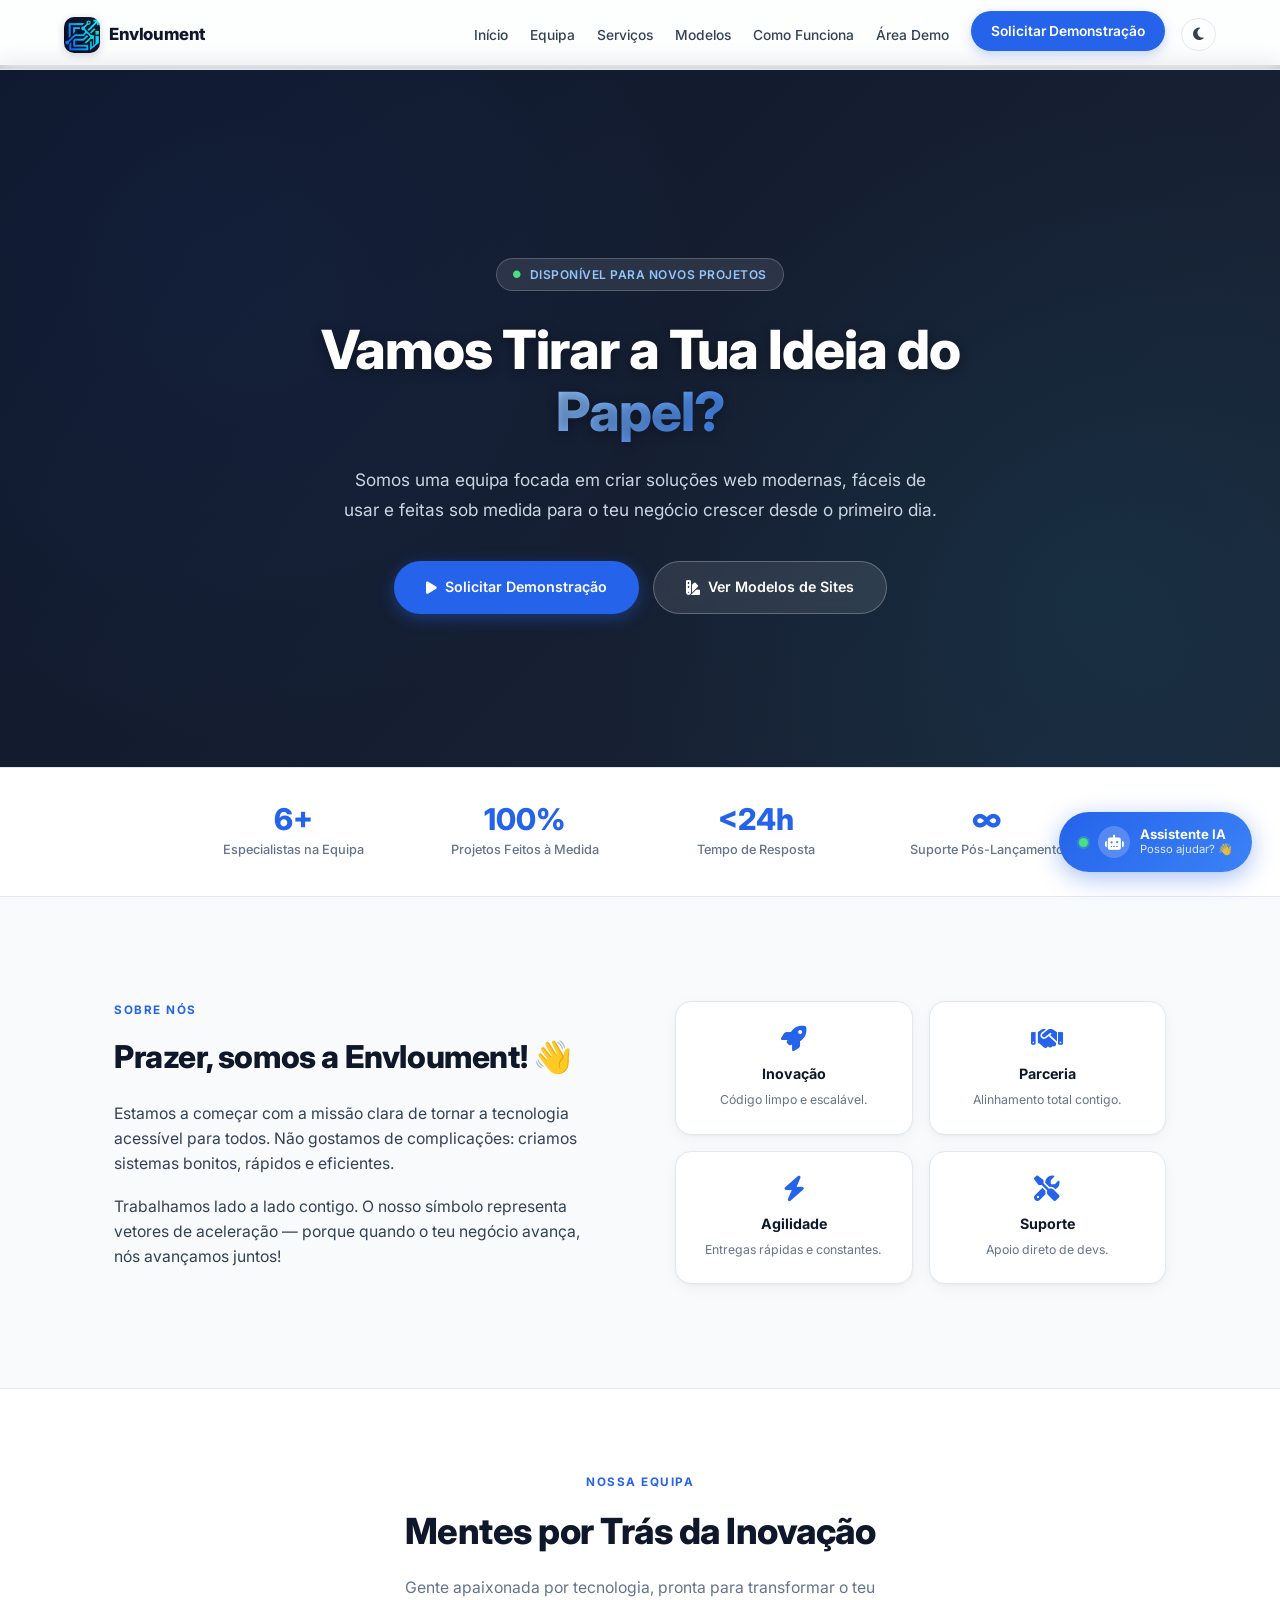
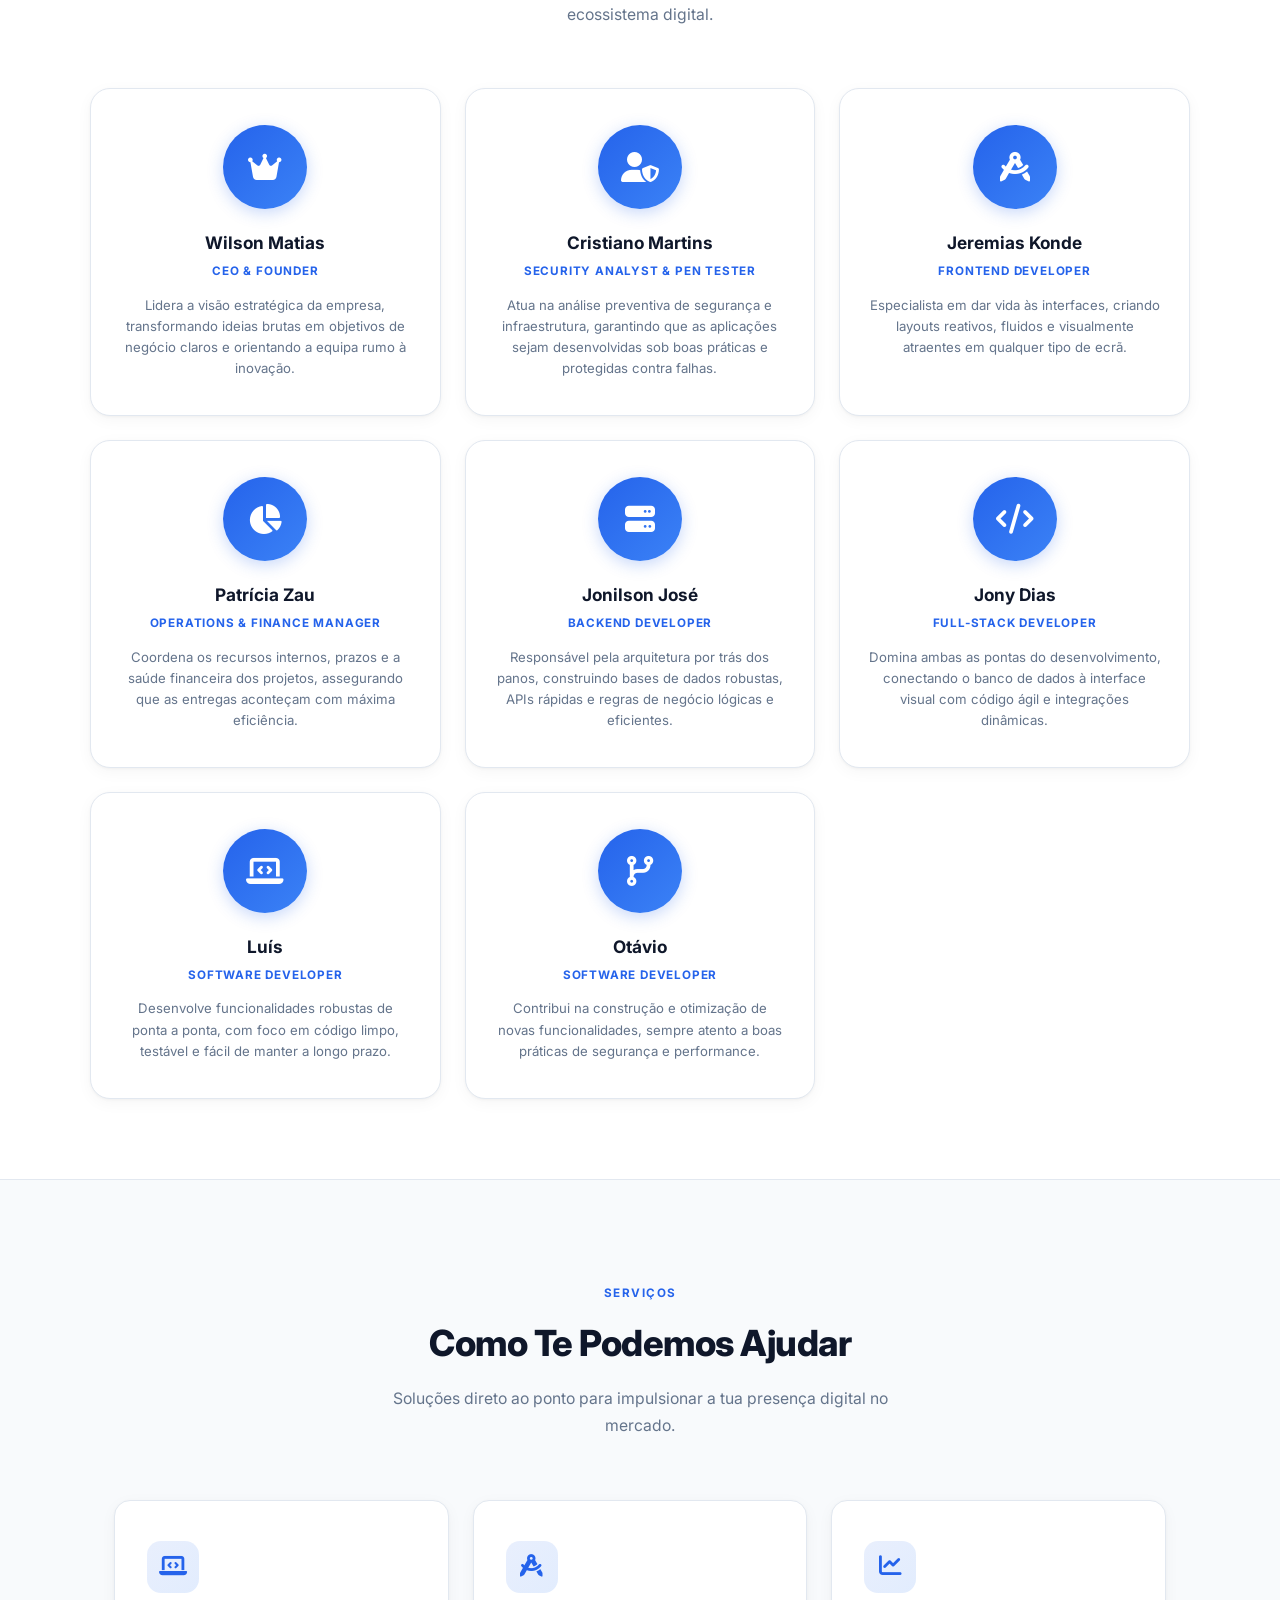
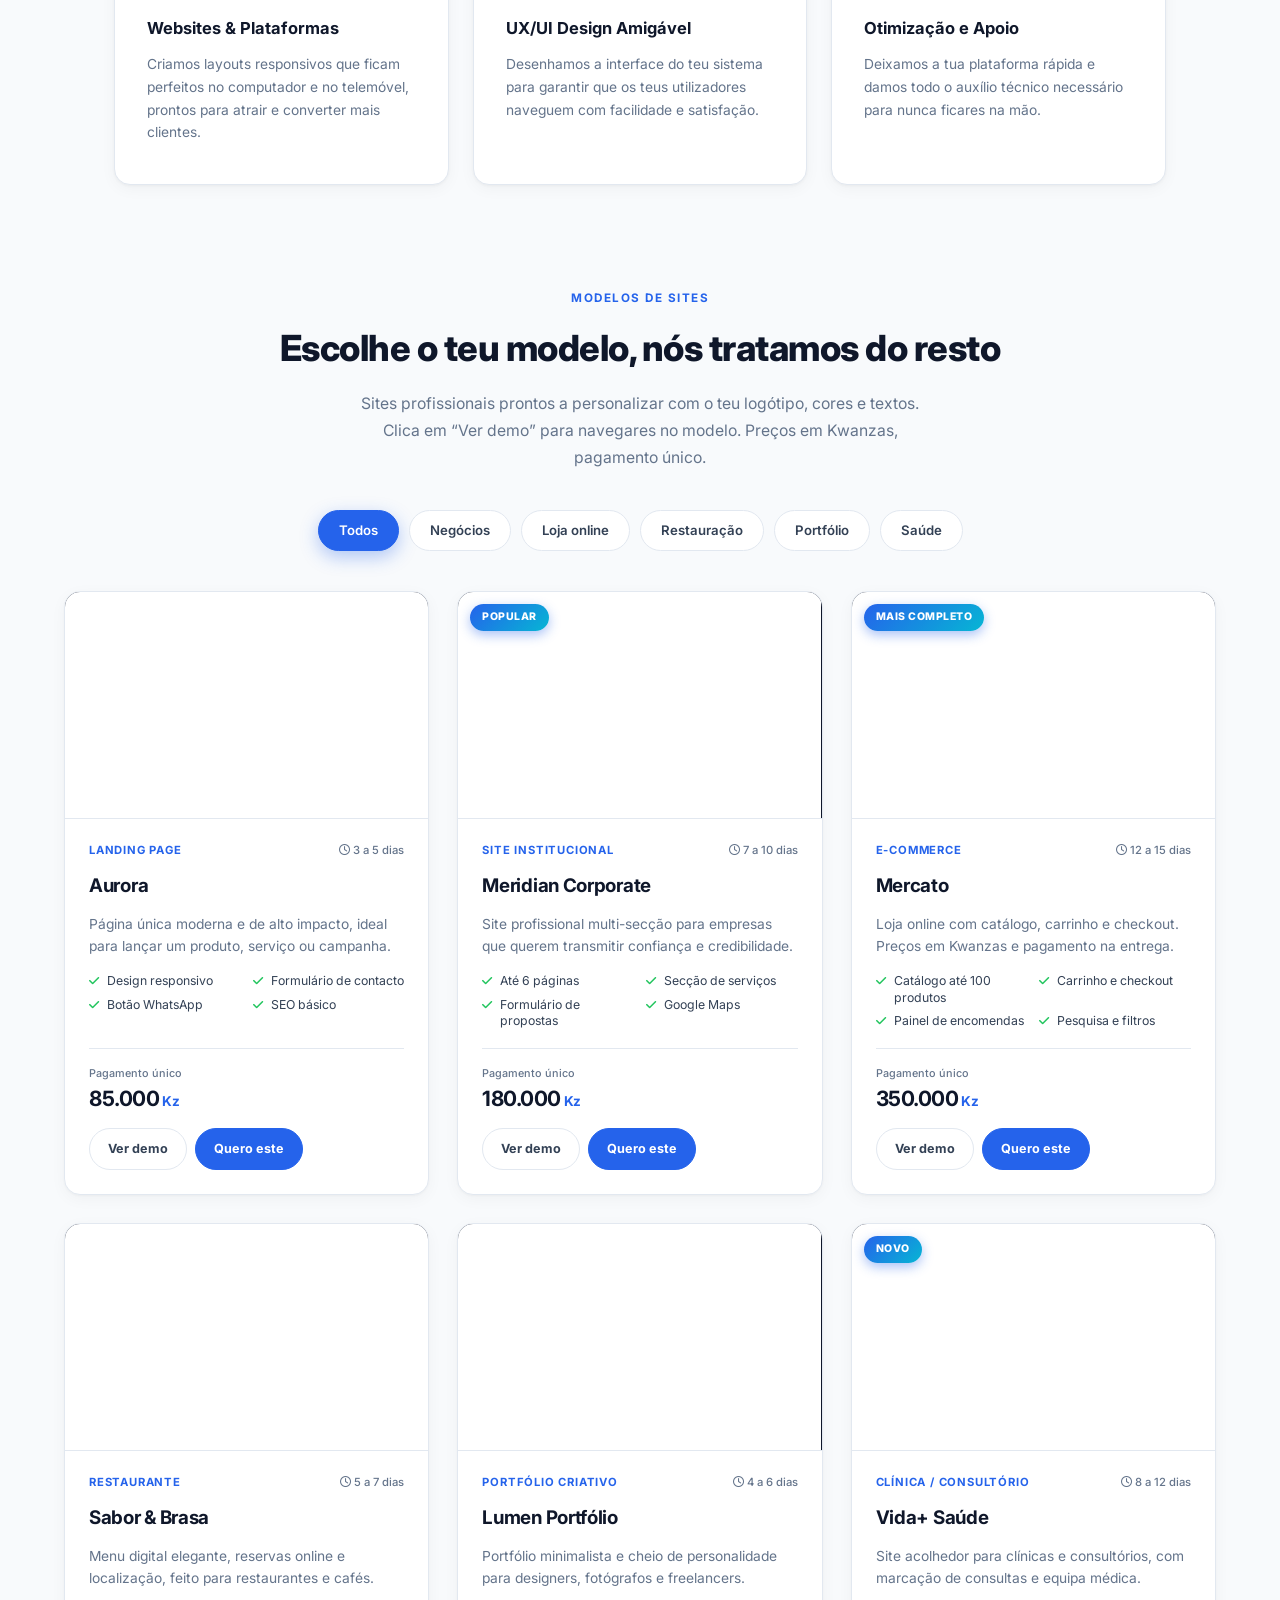
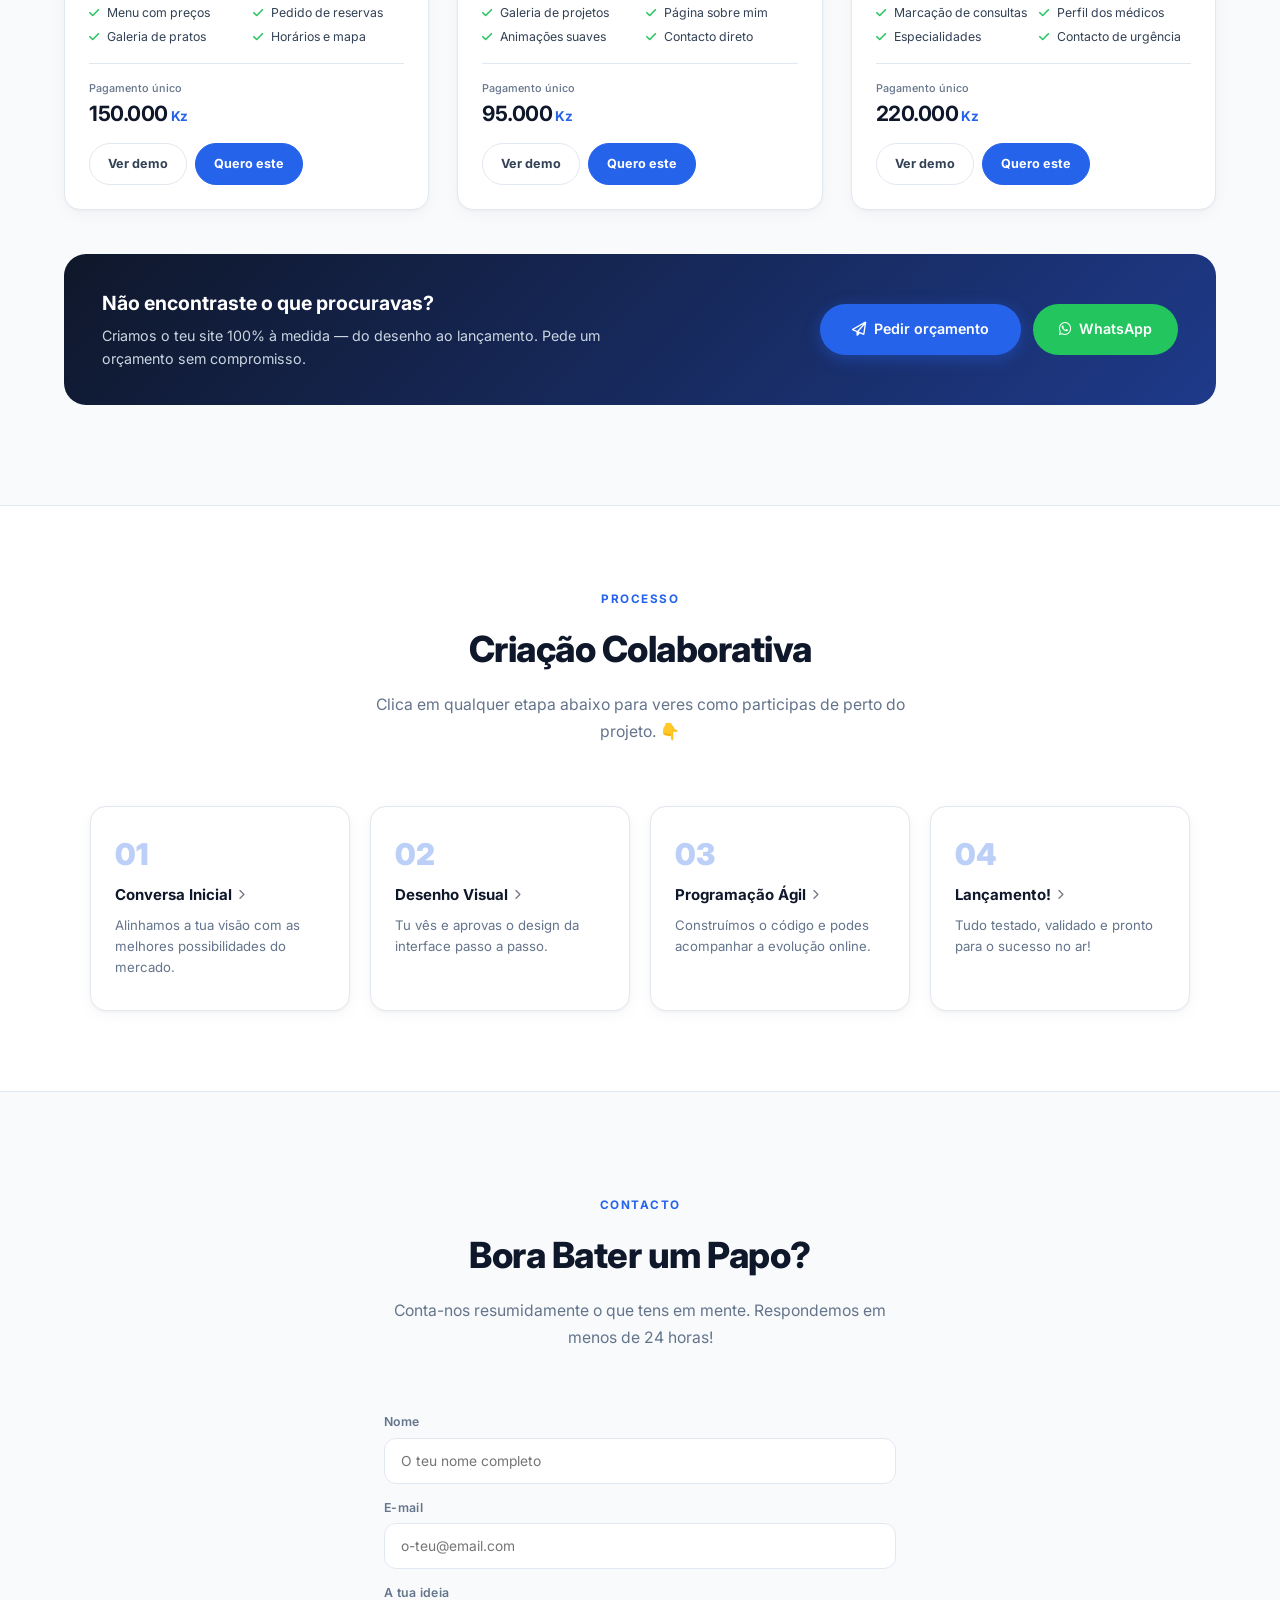
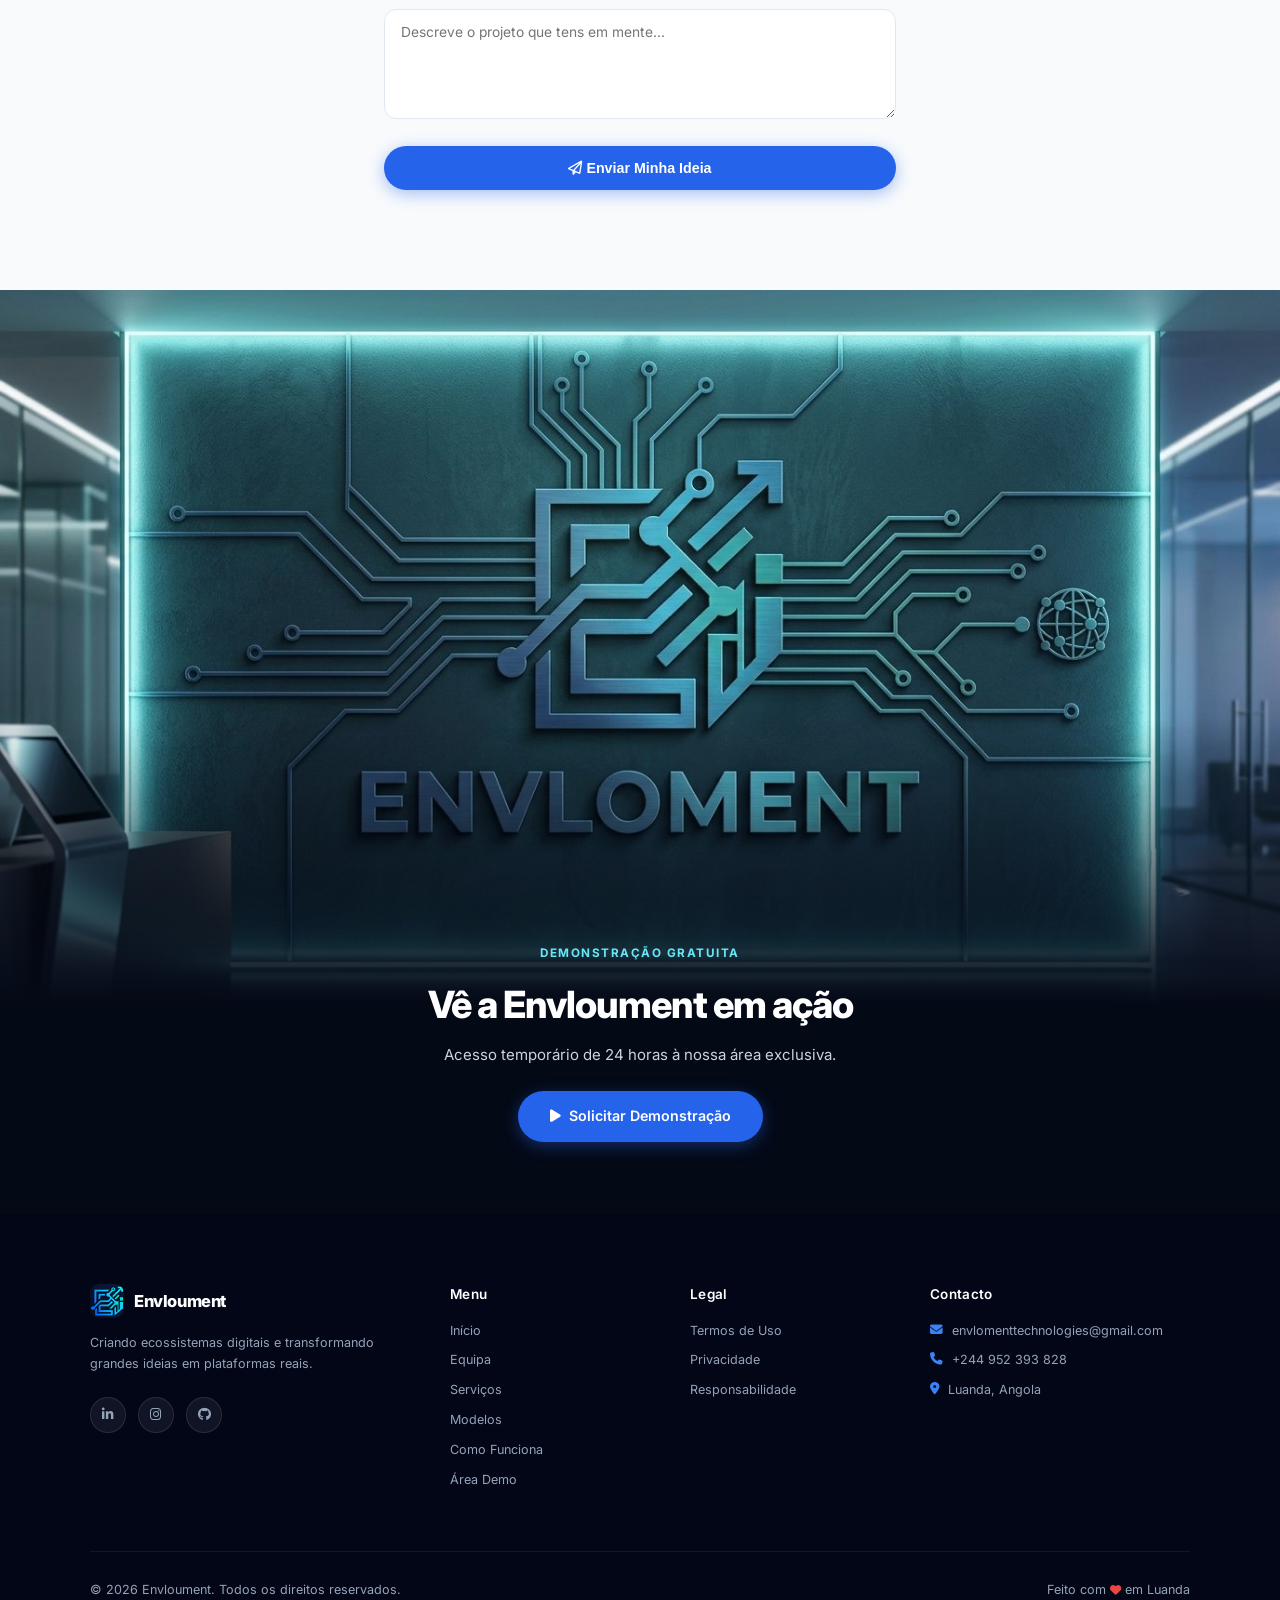
==== index.html @ 7cf8d9fe "Add files via upload" ====
<!DOCTYPE html>
<html lang="pt">
<head>
    <meta charset="UTF-8">
    <meta name="viewport" content="width=device-width, initial-scale=1.0">
    <title>Envloument | Conectando Ideias & Tecnologia</title>
    <meta name="description" content="Somos uma equipa focada em criar soluções web modernas, fáceis de usar e feitas sob medida para o teu negócio crescer.">
    <meta name="referrer" content="strict-origin-when-cross-origin">

    <link rel="icon" type="image/jpeg" href="[data-uri]">
    <link rel="preconnect" href="https://fonts.googleapis.com">
    <link rel="preconnect" href="https://fonts.gstatic.com" crossorigin>
    <link rel="preconnect" href="https://cdnjs.cloudflare.com" crossorigin>
    <link href="https://fonts.googleapis.com/css2?family=Inter:wght@400;500;600;700;800&display=swap" rel="stylesheet">
    <link rel="stylesheet" href="https://cdnjs.cloudflare.com/ajax/libs/font-awesome/6.4.0/css/all.min.css" media="print" onload="this.media='all'">
    <noscript><link rel="stylesheet" href="https://cdnjs.cloudflare.com/ajax/libs/font-awesome/6.4.0/css/all.min.css"></noscript>

    <style>
        :root {
            --azul-escuro: #0f172a;
            --azul-medio: #1e293b;
            --azul-claro: #2563eb;
            --azul-vibrante: #3b82f6;
            --azul-hover: #1d4ed8;
            --gelo: #f8fafc;
            --borda: #e2e8f0;
            --branco: #ffffff;
            --texto-principal: #334155;
            --texto-mutado: #64748b;
            --hero-overlay: linear-gradient(135deg, rgba(15, 23, 42, 0.92), rgba(30, 41, 59, 0.82));
            --card-bg: #ffffff;
            --glass-bg: rgba(255, 255, 255, 0.75);
            --sombra-card: 0 1px 3px rgba(0,0,0,0.04), 0 4px 16px rgba(0,0,0,0.04);
            --sombra-card-hover: 0 8px 30px rgba(37, 99, 235, 0.1);
            --radius: 16px;
        }

        [data-theme="dark"] {
            --azul-escuro: #f1f5f9;
            --azul-medio: #cbd5e1;
            --azul-claro: #3b82f6;
            --azul-vibrante: #60a5fa;
            --azul-hover: #2563eb;
            --gelo: #0f172a;
            --borda: #1e293b;
            --branco: #111827;
            --texto-principal: #cbd5e1;
            --texto-mutado: #94a3b8;
            --hero-overlay: linear-gradient(135deg, rgba(2, 6, 23, 0.97), rgba(15, 23, 42, 0.88));
            --card-bg: #1e293b;
            --glass-bg: rgba(30, 41, 59, 0.8);
            --sombra-card: 0 1px 3px rgba(0,0,0,0.2), 0 4px 16px rgba(0,0,0,0.2);
            --sombra-card-hover: 0 8px 30px rgba(59, 130, 246, 0.15);
        }

        *, *::before, *::after {
            margin: 0;
            padding: 0;
            box-sizing: border-box;
        }

        html { scroll-behavior: smooth; font-size: 93.75%; }

        body {
            font-family: 'Inter', 'Segoe UI', system-ui, sans-serif;
            background-color: var(--gelo);
            color: var(--texto-principal);
            line-height: 1.6;
            overflow-x: hidden;
            transition: background-color 0.3s ease, color 0.3s ease;
        }

        /* ── SCROLL PROGRESS ── */
        #scroll-progress {
            position: fixed;
            top: 0;
            left: 0;
            height: 3px;
            width: 0%;
            background: linear-gradient(90deg, var(--azul-claro), var(--azul-vibrante));
            z-index: 9999;
            transition: width 0.1s linear;
        }

        /* ── HEADER ── */
        header {
            background-color: var(--glass-bg);
            backdrop-filter: blur(10px);
            -webkit-backdrop-filter: blur(10px);
            border-bottom: 1px solid var(--borda);
            position: fixed;
            width: 100%;
            top: 0;
            z-index: 1000;
            transition: background-color 0.3s ease, border-color 0.3s ease, box-shadow 0.3s ease;
        }

        header.scrolled {
            box-shadow: 0 4px 20px rgba(0,0,0,0.06);
        }

        .nav-container {
            max-width: 1200px;
            margin: 0 auto;
            display: flex;
            justify-content: space-between;
            align-items: center;
            padding: 14px 24px;
        }

        .logo-area {
            display: flex;
            align-items: center;
            gap: 10px;
            text-decoration: none;
        }

        .logo-area img {
            width: 54px;
            height: 44px;
            object-fit: cover;
            object-position: center;
            border-radius: 8px;
            display: block;
            box-shadow: 0 2px 8px rgba(0, 0, 0, 0.12);
            transition: transform 0.3s ease;
        }

        .logo-area:hover img { transform: scale(1.08) rotate(3deg); }

        .logo-texto {
            font-size: 1.25rem;
            font-weight: 800;
            color: var(--azul-escuro);
            letter-spacing: -0.5px;
            transition: color 0.3s ease;
        }

        nav {
            display: flex;
            align-items: center;
            gap: 16px;
        }

        nav ul {
            display: flex;
            list-style: none;
            gap: 28px;
            align-items: center;
        }

        nav ul li { position: relative; }

        nav ul li a {
            text-decoration: none;
            color: var(--texto-principal);
            font-weight: 500;
            font-size: 0.92rem;
            padding: 4px 0;
            display: inline-block;
            transition: color 0.2s ease;
        }

        nav ul li a:not(.nav-btn)::after {
            content: '';
            position: absolute;
            width: 100%;
            transform: scaleX(0);
            height: 2px;
            bottom: -2px;
            left: 0;
            background-color: var(--azul-claro);
            transform-origin: bottom right;
            transition: transform 0.25s ease-out;
        }

        nav ul li a:not(.nav-btn):hover::after {
            transform: scaleX(1);
            transform-origin: bottom left;
        }

        nav ul li a:hover { color: var(--azul-claro); }

        .nav-btn {
            position: relative;
            overflow: hidden;
            background-color: var(--azul-claro);
            color: #ffffff !important;
            padding: 9px 20px;
            border-radius: 50px;
            font-weight: 600 !important;
            box-shadow: 0 4px 12px rgba(37, 99, 235, 0.25);
            transition: background-color 0.25s, transform 0.25s, box-shadow 0.25s;
        }

        .nav-btn::before {
            content: '';
            position: absolute;
            top: 0;
            left: -75%;
            width: 50%;
            height: 100%;
            background: linear-gradient(120deg, transparent, rgba(255,255,255,0.35), transparent);
            transform: skewX(-20deg);
            transition: left 0.6s ease;
        }

        .nav-btn:hover::before { left: 130%; }

        .nav-btn:hover {
            background-color: var(--azul-hover);
            transform: translateY(-1px);
            box-shadow: 0 6px 16px rgba(37, 99, 235, 0.35);
        }

        .nav-btn::after { display: none !important; }

        .theme-toggle {
            background: none;
            border: 1px solid var(--borda);
            color: var(--texto-principal);
            padding: 8px 11px;
            border-radius: 50px;
            cursor: pointer;
            display: flex;
            align-items: center;
            justify-content: center;
            font-size: 0.95rem;
            transition: border-color 0.2s, color 0.2s, background-color 0.2s;
        }

        .theme-toggle:hover {
            border-color: var(--azul-claro);
            color: var(--azul-claro);
            background-color: rgba(37, 99, 235, 0.06);
        }

        .menu-toggle {
            display: none;
            flex-direction: column;
            gap: 5px;
            cursor: pointer;
            background: none;
            border: none;
            padding: 4px;
        }

        .menu-toggle span {
            width: 24px;
            height: 2.5px;
            background-color: var(--azul-escuro);
            border-radius: 2px;
            transition: transform 0.3s ease, opacity 0.3s ease;
            display: block;
        }

        .menu-toggle.open span:nth-child(1) { transform: translateY(7.5px) rotate(45deg); }
        .menu-toggle.open span:nth-child(2) { opacity: 0; transform: scaleX(0); }
        .menu-toggle.open span:nth-child(3) { transform: translateY(-7.5px) rotate(-45deg); }

        /* ── HERO ── */
        .hero {
            margin-top: 65px;
            position: relative;
            color: #ffffff;
            padding: 130px 24px 90px;
            text-align: center;
            overflow: hidden;
            min-height: 78vh;
            display: flex;
            align-items: center;
            justify-content: center;
        }

        .hero::before {
            content: "";
            position: absolute;
            inset: 0;
            background: var(--hero-overlay), radial-gradient(circle at 15% 25%, rgba(37,99,235,.65) 0, transparent 42%), radial-gradient(circle at 85% 75%, rgba(6,182,212,.45) 0, transparent 40%), linear-gradient(135deg,#0b1226,#0f172a);
            background-size: cover;
            background-position: center;
            z-index: 1;
            animation: zoomFundo 22s infinite alternate ease-in-out;
            will-change: transform;
        }

        @keyframes zoomFundo {
            0% { transform: scale(1); }
            100% { transform: scale(1.1); }
        }

        .hero-content {
            position: relative;
            z-index: 2;
            max-width: 780px;
            margin: 0 auto;
        }

        .hero-badge {
            display: inline-flex;
            align-items: center;
            gap: 8px;
            background: rgba(255,255,255,0.1);
            border: 1px solid rgba(255,255,255,0.2);
            color: #93c5fd;
            font-size: 0.8rem;
            font-weight: 600;
            padding: 6px 16px;
            border-radius: 50px;
            margin-bottom: 28px;
            letter-spacing: 0.5px;
            text-transform: uppercase;
            backdrop-filter: blur(8px);
        }

        .hero h1 {
            font-size: clamp(2.2rem, 5vw, 3.6rem);
            font-weight: 800;
            margin-bottom: 22px;
            letter-spacing: -1px;
            line-height: 1.15;
            text-shadow: 0 2px 12px rgba(0, 0, 0, 0.35);
        }

        .txt-animado {
            background: linear-gradient(135deg, #93c5fd, #3b82f6);
            -webkit-background-clip: text;
            background-clip: text;
            -webkit-text-fill-color: transparent;
            display: inline-block;
            opacity: 0;
            transform: translateY(14px);
            transition: opacity 0.45s ease, transform 0.45s ease;
        }

        .txt-animado.mostrar { opacity: 1; transform: translateY(0); }

        @media (prefers-reduced-motion: reduce) {
            .txt-animado { transition: none; opacity: 1; transform: none; }
        }

        .hero p {
            font-size: 1.15rem;
            max-width: 600px;
            margin: 0 auto 36px;
            color: #cbd5e1;
            line-height: 1.75;
        }

        .hero-btns {
            display: flex;
            gap: 14px;
            justify-content: center;
            flex-wrap: wrap;
        }

        .btn-principal {
            background-color: var(--azul-claro);
            color: #ffffff;
            padding: 14px 32px;
            border: none;
            border-radius: 50px;
            font-size: 0.95rem;
            font-weight: 600;
            cursor: pointer;
            transition: background-color 0.25s, transform 0.25s, box-shadow 0.25s;
            text-decoration: none;
            display: inline-flex;
            align-items: center;
            gap: 8px;
            box-shadow: 0 4px 16px rgba(37, 99, 235, 0.4);
        }

        .btn-principal:hover {
            background-color: var(--azul-hover);
            transform: translateY(-2px);
            box-shadow: 0 8px 24px rgba(37, 99, 235, 0.45);
        }

        .btn-secundario {
            background-color: rgba(255,255,255,0.1);
            color: #ffffff;
            padding: 14px 32px;
            border: 1px solid rgba(255,255,255,0.25);
            border-radius: 50px;
            font-size: 0.95rem;
            font-weight: 600;
            cursor: pointer;
            text-decoration: none;
            display: inline-flex;
            align-items: center;
            gap: 8px;
            backdrop-filter: blur(8px);
            transition: background-color 0.25s, transform 0.25s;
        }

        .btn-secundario:hover {
            background-color: rgba(255,255,255,0.18);
            transform: translateY(-2px);
        }

        /* ── REVEAL ── */
        .reveal {
            opacity: 0;
            transform: translateY(28px) scale(0.98);
            transition: opacity 0.7s cubic-bezier(0.16, 1, 0.3, 1), transform 0.7s cubic-bezier(0.16, 1, 0.3, 1);
        }

        .reveal.active { opacity: 1; transform: translateY(0) scale(1); }

        /* Staggered entrance for grid items — each card animates a beat after the previous one */
        .grid-equipa > *, .grid-servicos > *, .sobre-cards > *, .grid-workflow > * {
            opacity: 0;
            transform: translateY(18px);
            transition: opacity 0.55s ease, transform 0.55s ease;
        }
        .reveal.active .grid-equipa > *,
        .reveal.active .grid-servicos > *,
        .reveal.active .sobre-cards > *,
        .reveal.active .grid-workflow > * {
            opacity: 1;
            transform: translateY(0);
        }
        .grid-equipa > *:nth-child(1), .grid-servicos > *:nth-child(1), .sobre-cards > *:nth-child(1), .grid-workflow > *:nth-child(1) { transition-delay: 0.05s; }
        .grid-equipa > *:nth-child(2), .grid-servicos > *:nth-child(2), .sobre-cards > *:nth-child(2), .grid-workflow > *:nth-child(2) { transition-delay: 0.1s; }
        .grid-equipa > *:nth-child(3), .grid-servicos > *:nth-child(3), .sobre-cards > *:nth-child(3), .grid-workflow > *:nth-child(3) { transition-delay: 0.15s; }
        .grid-equipa > *:nth-child(4), .sobre-cards > *:nth-child(4) { transition-delay: 0.2s; }
        .grid-equipa > *:nth-child(5) { transition-delay: 0.25s; }
        .grid-equipa > *:nth-child(6) { transition-delay: 0.3s; }
        .grid-equipa > *:nth-child(7) { transition-delay: 0.35s; }
        .grid-equipa > *:nth-child(8) { transition-delay: 0.4s; }

        @media (prefers-reduced-motion: reduce) {
            .reveal, .reveal.active, .grid-equipa > *, .grid-servicos > *, .sobre-cards > *, .grid-workflow > * {
                transition: none !important;
                transform: none !important;
                opacity: 1 !important;
            }
        }

        /* ── SECTION TITLES ── */
        .section-header { text-align: center; margin-bottom: 60px; }

        .section-eyebrow {
            display: inline-block;
            font-size: 0.78rem;
            font-weight: 700;
            letter-spacing: 1.5px;
            text-transform: uppercase;
            color: var(--azul-claro);
            margin-bottom: 12px;
        }

        .section-title {
            color: var(--azul-escuro);
            font-size: clamp(1.8rem, 3.5vw, 2.4rem);
            font-weight: 800;
            letter-spacing: -0.5px;
            margin-bottom: 14px;
            transition: color 0.3s ease;
        }

        .section-subtitle {
            color: var(--texto-mutado);
            font-size: 1.05rem;
            max-width: 560px;
            margin: 0 auto;
            line-height: 1.7;
        }

        /* ── STATS STRIP ── */
        .stats-strip {
            background-color: var(--branco);
            border-top: 1px solid var(--borda);
            border-bottom: 1px solid var(--borda);
            padding: 36px 24px;
            transition: background-color 0.3s ease;
        }

        .stats-inner {
            max-width: 900px;
            margin: 0 auto;
            display: grid;
            grid-template-columns: repeat(auto-fit, minmax(160px, 1fr));
            gap: 24px;
            text-align: center;
        }

        .stat-item {}

        .stat-number {
            font-size: 2rem;
            font-weight: 800;
            color: var(--azul-claro);
            line-height: 1;
            margin-bottom: 6px;
        }

        .stat-label {
            font-size: 0.85rem;
            color: var(--texto-mutado);
            font-weight: 500;
        }

        /* ── SOBRE ── */
        .sobre-section {
            max-width: 1100px;
            margin: 100px auto;
            padding: 0 24px;
            display: grid;
            grid-template-columns: 1fr 1fr;
            gap: 70px;
            align-items: center;
        }

        .sobre-texto h2 {
            color: var(--azul-escuro);
            font-size: clamp(1.7rem, 3vw, 2.1rem);
            font-weight: 800;
            margin-bottom: 18px;
            letter-spacing: -0.4px;
            transition: color 0.3s ease;
        }

        .sobre-texto p {
            font-size: 1.05rem;
            margin-bottom: 18px;
            color: var(--texto-principal);
            transition: color 0.3s ease;
        }

        .sobre-cards {
            display: grid;
            grid-template-columns: 1fr 1fr;
            gap: 16px;
        }

        .badge-card {
            background-color: var(--card-bg);
            padding: 24px 20px;
            border-radius: var(--radius);
            border: 1px solid var(--borda);
            text-align: center;
            box-shadow: var(--sombra-card);
            transition: transform 0.3s ease, border-color 0.3s ease, box-shadow 0.3s ease, background-color 0.3s ease;
        }

        .badge-card:hover {
            border-color: var(--azul-claro);
            transform: translateY(-5px);
            box-shadow: var(--sombra-card-hover);
        }

        .badge-card i {
            font-size: 1.7rem;
            color: var(--azul-claro);
            margin-bottom: 12px;
            display: block;
        }

        .badge-card h4 {
            color: var(--azul-escuro);
            margin-bottom: 4px;
            font-weight: 700;
            font-size: 0.95rem;
            transition: color 0.3s ease;
        }

        .badge-card p {
            font-size: 0.82rem;
            color: var(--texto-mutado);
            transition: color 0.3s ease;
        }

        /* ── EQUIPA ── */
        .equipa-section {
            background-color: var(--branco);
            border-top: 1px solid var(--borda);
            border-bottom: 1px solid var(--borda);
            padding: 80px 24px;
            transition: background-color 0.3s ease;
        }

        .equipa-inner { max-width: 1100px; margin: 0 auto; }

        .grid-equipa {
            display: grid;
            grid-template-columns: repeat(auto-fit, minmax(300px, 1fr));
            gap: 24px;
        }

        .membro-card {
            background-color: var(--card-bg);
            border: 1px solid var(--borda);
            border-radius: 20px;
            padding: 36px 28px;
            text-align: center;
            box-shadow: var(--sombra-card);
            transition: transform 0.3s ease, border-color 0.3s ease, box-shadow 0.3s ease, background-color 0.3s ease;
            position: relative;
            overflow: hidden;
        }

        .membro-card::before {
            content: '';
            position: absolute;
            top: 0; left: 0; right: 0;
            height: 3px;
            background: linear-gradient(90deg, var(--azul-claro), var(--azul-vibrante));
            transform: scaleX(0);
            transition: transform 0.3s ease;
        }

        .membro-card:hover {
            transform: translateY(-7px);
            border-color: var(--azul-claro);
            box-shadow: var(--sombra-card-hover);
        }

        .membro-card:hover::before { transform: scaleX(1); }

        .membro-avatar {
            width: 84px;
            height: 84px;
            border-radius: 50%;
            background: linear-gradient(135deg, var(--azul-claro), var(--azul-vibrante));
            color: white;
            display: flex;
            align-items: center;
            justify-content: center;
            font-size: 2rem;
            margin: 0 auto 20px;
            box-shadow: 0 4px 16px rgba(37, 99, 235, 0.25);
            transition: transform 0.3s ease;
        }

        .membro-card:hover .membro-avatar { transform: scale(1.07) rotate(4deg); }

        .membro-card h3 {
            color: var(--azul-escuro);
            font-size: 1.15rem;
            margin-bottom: 5px;
            font-weight: 700;
            transition: color 0.3s ease;
        }

        .membro-cargo {
            color: var(--azul-claro);
            font-size: 0.78rem;
            font-weight: 700;
            text-transform: uppercase;
            letter-spacing: 0.8px;
            margin-bottom: 14px;
        }

        .membro-bio {
            font-size: 0.88rem;
            color: var(--texto-mutado);
            line-height: 1.6;
            transition: color 0.3s ease;
        }

        /* ── SERVIÇOS ── */
        .servicos-section {
            max-width: 1100px;
            margin: 100px auto;
            padding: 0 24px;
        }

        .grid-servicos {
            display: grid;
            grid-template-columns: repeat(auto-fit, minmax(300px, 1fr));
            gap: 24px;
        }

        .card-servico {
            background-color: var(--card-bg);
            padding: 40px 32px;
            border-radius: var(--radius);
            border: 1px solid var(--borda);
            box-shadow: var(--sombra-card);
            transition: transform 0.3s ease, border-color 0.3s ease, box-shadow 0.3s ease, background-color 0.3s ease;
            position: relative;
            overflow: hidden;
        }

        .card-servico::after {
            content: '';
            position: absolute;
            bottom: 0; left: 0;
            width: 100%; height: 3px;
            background: linear-gradient(90deg, var(--azul-claro), var(--azul-vibrante));
            transform: scaleX(0);
            transform-origin: left;
            transition: transform 0.3s ease;
        }

        .card-servico:hover {
            border-color: var(--azul-claro);
            transform: translateY(-5px);
            box-shadow: var(--sombra-card-hover);
        }

        .card-servico:hover::after { transform: scaleX(1); }

        .servico-icon {
            width: 52px;
            height: 52px;
            border-radius: 14px;
            background: linear-gradient(135deg, rgba(37, 99, 235, 0.1), rgba(59, 130, 246, 0.15));
            display: flex;
            align-items: center;
            justify-content: center;
            margin-bottom: 22px;
            transition: transform 0.3s ease;
        }

        .card-servico:hover .servico-icon { transform: scale(1.08); }

        .servico-icon i {
            font-size: 1.5rem;
            color: var(--azul-claro);
        }

        .card-servico h3 {
            color: var(--azul-escuro);
            margin-bottom: 12px;
            font-weight: 700;
            font-size: 1.1rem;
            transition: color 0.3s ease;
        }

        .card-servico p { font-size: 0.92rem; color: var(--texto-mutado); line-height: 1.65; }

        /* ── WORKFLOW ── */
        .workflow-section {
            background-color: var(--branco);
            border-top: 1px solid var(--borda);
            border-bottom: 1px solid var(--borda);
            padding: 80px 24px;
            transition: background-color 0.3s ease;
        }

        .workflow-inner { max-width: 1100px; margin: 0 auto; }

        .grid-workflow {
            display: grid;
            grid-template-columns: repeat(auto-fit, minmax(220px, 1fr));
            gap: 20px;
        }

        .step-card {
            background-color: var(--card-bg);
            border: 1px solid var(--borda);
            padding: 32px 24px;
            border-radius: var(--radius);
            cursor: pointer;
            transition: transform 0.3s ease, border-color 0.3s ease, box-shadow 0.3s ease, background-color 0.3s ease;
            box-shadow: var(--sombra-card);
        }

        .step-card:hover, .step-card:focus-visible {
            background-color: var(--glass-bg);
            border-color: var(--azul-claro);
            transform: translateY(-4px);
            box-shadow: var(--sombra-card-hover);
            outline: none;
        }

        .step-card:focus-visible { outline: 2px solid var(--azul-claro); outline-offset: 2px; }

        .step-number {
            font-size: 2rem;
            font-weight: 900;
            color: var(--azul-claro);
            opacity: 0.3;
            margin-bottom: 14px;
            line-height: 1;
        }

        .step-card h3 {
            color: var(--azul-escuro);
            font-size: 1rem;
            font-weight: 700;
            margin-bottom: 8px;
            display: flex;
            align-items: center;
            gap: 6px;
            transition: color 0.3s ease;
        }

        .step-card p { font-size: 0.88rem; color: var(--texto-mutado); line-height: 1.6; }

        /* ── CONTACTO ── */
        .contacto-section {
            max-width: 560px;
            margin: 100px auto;
            padding: 0 24px;
            text-align: center;
        }

        .form-grupo { margin-bottom: 14px; text-align: left; }

        .form-grupo label {
            display: block;
            font-size: 0.82rem;
            font-weight: 600;
            color: var(--texto-mutado);
            margin-bottom: 6px;
            letter-spacing: 0.3px;
        }

        .form-grupo input, .form-grupo textarea {
            width: 100%;
            padding: 14px 16px;
            border: 1px solid var(--borda);
            background-color: var(--card-bg);
            color: var(--texto-principal);
            border-radius: 12px;
            font-size: 0.92rem;
            font-family: inherit;
            outline: none;
            transition: border-color 0.2s, box-shadow 0.2s, background-color 0.3s, color 0.3s;
        }

        .form-grupo input:focus, .form-grupo textarea:focus {
            border-color: var(--azul-claro);
            box-shadow: 0 0 0 3px rgba(37, 99, 235, 0.12);
        }

        .form-grupo input.error, .form-grupo textarea.error {
            border-color: #ef4444;
            box-shadow: 0 0 0 3px rgba(239, 68, 68, 0.1);
        }

        .form-grupo .error-msg {
            display: none;
            color: #ef4444;
            font-size: 0.78rem;
            margin-top: 5px;
        }

        .form-grupo.has-error .error-msg { display: block; }

        .btn-submit {
            width: 100%;
            border-radius: 50px;
            justify-content: center;
            margin-top: 6px;
            position: relative;
        }

        .btn-submit .btn-spinner {
            display: none;
            width: 16px;
            height: 16px;
            border: 2px solid rgba(255,255,255,0.4);
            border-top-color: white;
            border-radius: 50%;
            animation: spin 0.6s linear infinite;
        }

        .btn-submit.loading .btn-text { display: none; }
        .btn-submit.loading .btn-spinner { display: block; }

        @keyframes spin { to { transform: rotate(360deg); } }

        /* ── FOOTER ── */
        footer {
            background-color: #020617;
            color: #94a3b8;
            padding: 70px 24px 32px;
            font-size: 0.84rem;
        }

        .footer-container {
            max-width: 1100px;
            margin: 0 auto 50px;
            display: grid;
            grid-template-columns: 1.6fr 1fr 1fr 1.3fr;
            gap: 40px;
        }

        .footer-brand { display: flex; flex-direction: column; gap: 14px; }

        .footer-logo-container {
            display: flex;
            align-items: center;
            gap: 10px;
        }

        .footer-brand img { height: 30px; width: auto; }

        .footer-brand p { line-height: 1.7; }

        .footer-links-col h4 {
            color: #ffffff;
            margin-bottom: 16px;
            font-weight: 600;
            font-size: 0.9rem;
            letter-spacing: 0.3px;
        }

        .footer-links-col ul { list-style: none; }

        .footer-links-col ul li {
            margin-bottom: 11px;
            display: flex;
            align-items: flex-start;
            gap: 9px;
        }

        .footer-links-col ul li i { margin-top: 2px; flex-shrink: 0; }

        .footer-links-col ul li a, .footer-links-col ul li span {
            color: #94a3b8;
            text-decoration: none;
            cursor: pointer;
            transition: color 0.2s ease;
            line-height: 1.5;
        }

        .footer-links-col ul li a:hover { color: var(--azul-vibrante); }

        .footer-social {
            display: flex;
            gap: 12px;
            margin-top: 8px;
        }

        .social-btn {
            width: 36px;
            height: 36px;
            border-radius: 50%;
            background: rgba(255,255,255,0.06);
            border: 1px solid rgba(255,255,255,0.1);
            color: #94a3b8;
            display: flex;
            align-items: center;
            justify-content: center;
            text-decoration: none;
            font-size: 0.88rem;
            transition: background-color 0.2s, color 0.2s, border-color 0.2s;
        }

        .social-btn:hover {
            background: rgba(59, 130, 246, 0.2);
            color: var(--azul-vibrante);
            border-color: rgba(59, 130, 246, 0.4);
        }

        .footer-bottom {
            max-width: 1100px;
            margin: 0 auto;
            border-top: 1px solid rgba(148, 163, 184, 0.1);
            padding-top: 28px;
            display: flex;
            justify-content: space-between;
            align-items: center;
            flex-wrap: wrap;
            gap: 12px;
        }

        /* ── MODAL ── */
        .modal {
            display: none;
            position: fixed;
            inset: 0;
            z-index: 2000;
            background-color: rgba(2, 6, 23, 0.78);
            justify-content: center;
            align-items: center;
            padding: 20px;
        }

        .modal-content {
            background-color: var(--branco);
            padding: 28px 30px;
            border-radius: 18px;
            max-width: 480px;
            width: 100%;
            max-height: 80vh;
            overflow-y: auto;
            position: relative;
            box-shadow: 0 25px 60px rgba(0, 0, 0, 0.3);
            animation: modalSurgir 0.35s cubic-bezier(0.16, 1, 0.3, 1);
            border: 1px solid var(--borda);
            transition: background-color 0.3s ease;
        }

        @keyframes modalSurgir {
            from { opacity: 0; transform: scale(0.94) translateY(12px); }
            to { opacity: 1; transform: scale(1) translateY(0); }
        }

        .modal-content h3 {
            color: var(--azul-escuro);
            margin-bottom: 12px;
            font-size: 1.2rem;
            font-weight: 700;
            transition: color 0.3s ease;
        }

        .modal-content p {
            color: var(--texto-principal);
            font-size: 0.89rem;
            line-height: 1.65;
            transition: color 0.3s ease;
        }

        .modal-botoes {
            margin-top: 28px;
            display: flex;
            gap: 12px;
            justify-content: flex-end;
        }

        .btn-modal-aceitar {
            background-color: #22c55e;
            color: white;
            border: none;
            padding: 10px 22px;
            border-radius: 50px;
            font-weight: 600;
            cursor: pointer;
            font-family: inherit;
            font-size: 0.9rem;
            transition: background-color 0.2s, transform 0.2s;
        }

        .btn-modal-aceitar:hover { background-color: #16a34a; transform: scale(1.02); }

        .btn-modal-rejeitar {
            background-color: transparent;
            color: var(--texto-mutado);
            border: 1px solid var(--borda);
            padding: 10px 22px;
            border-radius: 50px;
            font-weight: 600;
            cursor: pointer;
            font-family: inherit;
            font-size: 0.9rem;
            transition: all 0.2s;
        }

        .btn-modal-rejeitar:hover {
            background-color: rgba(239, 68, 68, 0.08);
            color: #ef4444;
            border-color: #ef4444;
        }

        .close-btn {
            position: absolute;
            top: 18px;
            right: 18px;
            width: 32px;
            height: 32px;
            border-radius: 50%;
            background: var(--gelo);
            border: 1px solid var(--borda);
            cursor: pointer;
            color: var(--texto-mutado);
            font-size: 1rem;
            display: flex;
            align-items: center;
            justify-content: center;
            transition: background-color 0.2s, color 0.2s;
        }

        .close-btn:hover { background-color: rgba(239, 68, 68, 0.1); color: #ef4444; }

        /* ── TOAST ── */
        .toast-notificacao {
            position: fixed;
            bottom: 28px;
            right: -420px;
            background-color: #22c55e;
            color: white;
            padding: 14px 24px;
            border-radius: 12px;
            box-shadow: 0 10px 30px rgba(34, 197, 94, 0.35);
            display: flex;
            align-items: center;
            gap: 10px;
            font-weight: 600;
            font-size: 0.9rem;
            z-index: 2500;
            transition: right 0.45s cubic-bezier(0.175, 0.885, 0.32, 1.275);
            max-width: 340px;
        }

        .toast-notificacao.active { right: 28px; }

        /* ── BACK TO TOP ── */
        #back-to-top {
            position: fixed;
            bottom: 28px;
            left: 28px;
            width: 42px;
            height: 42px;
            border-radius: 50%;
            background-color: var(--azul-claro);
            color: white;
            border: none;
            cursor: pointer;
            display: flex;
            align-items: center;
            justify-content: center;
            font-size: 1rem;
            box-shadow: 0 4px 14px rgba(37, 99, 235, 0.35);
            opacity: 0;
            pointer-events: none;
            transform: translateY(10px);
            transition: opacity 0.3s, transform 0.3s, background-color 0.2s;
            z-index: 900;
        }

        #back-to-top.visible { opacity: 1; pointer-events: all; transform: translateY(0); }
        #back-to-top:hover { background-color: var(--azul-hover); }

        /* ── AI DOTS ── */
        .ai-dots { display:flex; gap:4px; align-items:center; }
        .ai-dots span {
            width:7px; height:7px; border-radius:50%;
            background:var(--azul-claro); opacity:0.4;
            animation: dotPulse 1.2s ease-in-out infinite;
        }
        .ai-dots span:nth-child(2) { animation-delay:0.2s; }
        .ai-dots span:nth-child(3) { animation-delay:0.4s; }
        @keyframes dotPulse {
            0%,80%,100% { opacity:0.2; transform:scale(0.85); }
            40% { opacity:1; transform:scale(1); }
        }

        /* ── FLOATING CHAT WIDGET ── */
        #chat-widget {
            position: fixed;
            bottom: 28px;
            right: 28px;
            z-index: 1500;
            display: flex;
            flex-direction: column;
            align-items: flex-end;
            gap: 12px;
        }

        #chat-bubble {
            background: linear-gradient(135deg, #2563eb, #3b82f6);
            color: white;
            border: none;
            border-radius: 50px;
            padding: 14px 20px;
            display: flex;
            align-items: center;
            gap: 10px;
            cursor: pointer;
            box-shadow: 0 6px 24px rgba(37,99,235,0.4);
            font-family: inherit;
            font-size: 0.9rem;
            font-weight: 600;
            transition: transform 0.25s, box-shadow 0.25s;
            white-space: nowrap;
        }

        #chat-bubble:hover {
            transform: translateY(-2px) scale(1.02);
            box-shadow: 0 10px 30px rgba(37,99,235,0.5);
        }

        #chat-bubble .bubble-icon {
            width: 32px;
            height: 32px;
            border-radius: 50%;
            background: rgba(255,255,255,0.2);
            display: flex;
            align-items: center;
            justify-content: center;
            font-size: 1rem;
            flex-shrink: 0;
        }

        #chat-bubble .bubble-label {
            display: flex;
            flex-direction: column;
            align-items: flex-start;
            line-height: 1.2;
        }

        #chat-bubble .bubble-title {
            font-size: 0.88rem;
            font-weight: 700;
        }

        #chat-bubble .bubble-sub {
            font-size: 0.75rem;
            opacity: 0.85;
            font-weight: 400;
        }

        #chat-bubble .bubble-dot {
            width: 9px;
            height: 9px;
            border-radius: 50%;
            background: #4ade80;
            box-shadow: 0 0 0 2px rgba(74,222,128,0.3);
            flex-shrink: 0;
            animation: pulse-green 2s ease-in-out infinite;
        }

        @keyframes pulse-green {
            0%,100% { box-shadow: 0 0 0 2px rgba(74,222,128,0.3); }
            50% { box-shadow: 0 0 0 5px rgba(74,222,128,0.1); }
        }

        /* Chat Window */
        #chat-window {
            width: 360px;
            max-height: 520px;
            background: var(--branco);
            border-radius: 20px;
            box-shadow: 0 20px 60px rgba(0,0,0,0.18);
            border: 1px solid var(--borda);
            display: flex;
            flex-direction: column;
            overflow: hidden;
            transform: scale(0.9) translateY(20px);
            opacity: 0;
            pointer-events: none;
            transition: transform 0.3s cubic-bezier(0.16,1,0.3,1), opacity 0.3s ease;
            transform-origin: bottom right;
        }

        #chat-window.open {
            transform: scale(1) translateY(0);
            opacity: 1;
            pointer-events: all;
        }

        .chat-header {
            background: linear-gradient(135deg, #1e3a8a, #2563eb);
            padding: 16px 18px;
            display: flex;
            align-items: center;
            gap: 12px;
            flex-shrink: 0;
        }

        .chat-avatar {
            width: 38px;
            height: 38px;
            border-radius: 50%;
            background: rgba(255,255,255,0.2);
            display: flex;
            align-items: center;
            justify-content: center;
            font-size: 1.1rem;
            color: white;
            flex-shrink: 0;
        }

        .chat-header-info { flex: 1; }

        .chat-header-name {
            color: white;
            font-weight: 700;
            font-size: 0.95rem;
            line-height: 1;
            margin-bottom: 3px;
        }

        .chat-header-status {
            color: rgba(255,255,255,0.75);
            font-size: 0.75rem;
            display: flex;
            align-items: center;
            gap: 5px;
        }

        .chat-header-status::before {
            content: '';
            width: 7px;
            height: 7px;
            border-radius: 50%;
            background: #4ade80;
            display: inline-block;
        }

        .chat-close {
            background: rgba(255,255,255,0.15);
            border: none;
            color: white;
            width: 28px;
            height: 28px;
            border-radius: 50%;
            cursor: pointer;
            display: flex;
            align-items: center;
            justify-content: center;
            font-size: 0.85rem;
            transition: background 0.2s;
        }

        .chat-close:hover { background: rgba(255,255,255,0.25); }

        .chat-messages {
            flex: 1;
            overflow-y: auto;
            padding: 18px 16px;
            display: flex;
            flex-direction: column;
            gap: 12px;
            scroll-behavior: smooth;
        }

        .chat-messages::-webkit-scrollbar { width: 4px; }
        .chat-messages::-webkit-scrollbar-thumb { background: var(--borda); border-radius: 4px; }

        .msg {
            display: flex;
            gap: 8px;
            align-items: flex-end;
        }

        .msg.bot { justify-content: flex-start; }
        .msg.user { justify-content: flex-end; }

        .msg-avatar {
            width: 28px;
            height: 28px;
            border-radius: 50%;
            background: linear-gradient(135deg, #2563eb, #3b82f6);
            display: flex;
            align-items: center;
            justify-content: center;
            font-size: 0.75rem;
            color: white;
            flex-shrink: 0;
        }

        .msg-bubble {
            max-width: 78%;
            padding: 10px 14px;
            border-radius: 16px;
            font-size: 0.88rem;
            line-height: 1.55;
        }

        .msg.bot .msg-bubble {
            background: var(--gelo);
            color: var(--texto-principal);
            border-bottom-left-radius: 4px;
            border: 1px solid var(--borda);
        }

        .msg.user .msg-bubble {
            background: linear-gradient(135deg, #2563eb, #3b82f6);
            color: white;
            border-bottom-right-radius: 4px;
        }

        .chat-footer {
            padding: 12px 14px;
            border-top: 1px solid var(--borda);
            display: flex;
            gap: 8px;
            flex-shrink: 0;
            background: var(--branco);
        }

        #chat-input {
            flex: 1;
            padding: 10px 14px;
            border: 1px solid var(--borda);
            border-radius: 50px;
            background: var(--gelo);
            color: var(--texto-principal);
            font-size: 0.88rem;
            font-family: inherit;
            outline: none;
            transition: border-color 0.2s;
        }

        #chat-input:focus { border-color: var(--azul-claro); }

        #chat-send {
            width: 38px;
            height: 38px;
            border-radius: 50%;
            background: var(--azul-claro);
            border: none;
            color: white;
            cursor: pointer;
            display: flex;
            align-items: center;
            justify-content: center;
            font-size: 0.85rem;
            transition: background 0.2s, transform 0.2s;
            flex-shrink: 0;
        }

        #chat-send:hover { background: var(--azul-hover); transform: scale(1.06); }
        #chat-send:disabled { opacity: 0.5; cursor: not-allowed; transform: none; }

        @media (max-width: 480px) {
            #chat-window { width: calc(100vw - 32px); }
            #chat-widget { right: 16px; bottom: 16px; }
        }

        /* ── REDUCED MOTION ── */
        @media (prefers-reduced-motion: reduce) {
            *, *::before, *::after { animation-duration: 0.01ms !important; transition-duration: 0.01ms !important; }
            .hero::before { animation: none; }
        }

        /* ── RESPONSIVE ── */
        @media (max-width: 992px) {
            .footer-container { grid-template-columns: 1fr 1fr; }
        }

        @media (max-width: 900px) {
            .sobre-section { grid-template-columns: 1fr; text-align: center; gap: 40px; }
            .sobre-cards { max-width: 400px; margin: 0 auto; }
        }

        @media (max-width: 768px) {
            .menu-toggle { display: flex; }

            nav ul {
                display: none;
                flex-direction: column;
                position: absolute;
                top: 65px;
                left: 0;
                width: 100%;
                background-color: var(--branco);
                padding: 20px 24px;
                border-bottom: 1px solid var(--borda);
                gap: 12px;
                box-shadow: 0 12px 20px rgba(0,0,0,0.06);
                transition: background-color 0.3s ease;
            }

            nav ul.active { display: flex; }

            nav ul li a:not(.nav-btn)::after { display: none; }

            .nav-btn { text-align: center; }

            .hero { min-height: 65vh; padding: 110px 20px 70px; }

            .footer-container { grid-template-columns: 1fr; gap: 32px; }
            .footer-bottom { flex-direction: column; text-align: center; }

            .toast-notificacao { right: -420px; bottom: 80px; }
            .toast-notificacao.active { right: 16px; left: 16px; }

            #back-to-top { bottom: 20px; left: 20px; }
        }

        @media (max-width: 480px) {
            .modal-content { padding: 28px 20px; }
            .hero-btns { flex-direction: column; align-items: center; }
        }
    
        /* ══════════ MODELOS DE SITES ══════════ */
        #modelos { scroll-margin-top: 80px; }
        .modelos-section { max-width: 1200px; margin: 100px auto; padding: 0 24px; }
        .md-filtros { display: flex; flex-wrap: wrap; gap: 10px; justify-content: center; margin: -22px 0 40px; }
        .md-filtros button {
            border: 1px solid var(--borda); background: var(--card-bg); color: var(--texto-principal);
            padding: 9px 20px; border-radius: 50px; font: inherit; font-size: .88rem; font-weight: 600;
            cursor: pointer; transition: all .2s;
        }
        .md-filtros button:hover { border-color: var(--azul-claro); color: var(--azul-claro); }
        .md-filtros button.active { background: var(--azul-claro); border-color: var(--azul-claro); color: #fff; box-shadow: 0 6px 18px rgba(37,99,235,.35); }
        .md-grid { display: grid; grid-template-columns: repeat(auto-fill, minmax(340px, 1fr)); gap: 28px; }
        .md-card {
            background: var(--card-bg); border: 1px solid var(--borda); border-radius: var(--radius);
            overflow: hidden; box-shadow: var(--sombra-card); display: flex; flex-direction: column;
            transition: transform .3s ease, box-shadow .3s ease, border-color .3s ease;
            animation: mdEntrada .5s ease both;
        }
        @keyframes mdEntrada { from { opacity: 0; transform: translateY(16px); } to { opacity: 1; transform: none; } }
        .md-card:hover { transform: translateY(-6px); box-shadow: var(--sombra-card-hover); border-color: var(--azul-vibrante); }
        .md-preview { position: relative; aspect-ratio: 16 / 10; overflow: hidden; background: #0f172a; cursor: pointer; border-bottom: 1px solid var(--borda); }
        .md-preview iframe { position: absolute; top: 0; left: 0; width: 1280px; height: 800px; border: 0; transform-origin: 0 0; pointer-events: none; background: #fff; }
        .md-hover { position: absolute; inset: 0; display: flex; align-items: center; justify-content: center; background: rgba(15,23,42,.5); opacity: 0; transition: opacity .25s; }
        .md-preview:hover .md-hover, .md-preview:focus-visible .md-hover { opacity: 1; }
        .md-hover span { background: #fff; color: #0f172a; font-weight: 700; font-size: .9rem; padding: 12px 24px; border-radius: 50px; display: inline-flex; gap: 8px; align-items: center; box-shadow: 0 10px 30px rgba(0,0,0,.3); }
        .md-badge { position: absolute; top: 12px; left: 12px; z-index: 2; background: linear-gradient(135deg,#2563eb,#06b6d4); color: #fff; font-size: .7rem; font-weight: 800; letter-spacing: .5px; text-transform: uppercase; padding: 5px 12px; border-radius: 50px; box-shadow: 0 4px 12px rgba(37,99,235,.4); }
        .md-body { padding: 22px 24px 24px; display: flex; flex-direction: column; gap: 12px; flex: 1; }
        .md-meta { display: flex; justify-content: space-between; align-items: center; font-size: .75rem; font-weight: 700; letter-spacing: .8px; text-transform: uppercase; color: var(--azul-claro); }
        .md-meta span:last-child { color: var(--texto-mutado); text-transform: none; letter-spacing: 0; font-weight: 500; }
        .md-body h3 { color: var(--azul-escuro); font-size: 1.25rem; letter-spacing: -.3px; }
        .md-body > p { color: var(--texto-mutado); font-size: .92rem; line-height: 1.6; }
        .md-feats { display: grid; grid-template-columns: 1fr 1fr; gap: 7px 12px; margin: 4px 0 6px; }
        .md-feats li { list-style: none; font-size: .82rem; color: var(--texto-principal); display: flex; gap: 8px; align-items: flex-start; line-height: 1.35; }
        .md-feats i { color: #22c55e; font-size: .78rem; margin-top: 3px; }
        .md-rodape { margin-top: auto; padding-top: 16px; border-top: 1px solid var(--borda); display: flex; align-items: center; justify-content: space-between; gap: 12px; flex-wrap: wrap; }
        .md-preco small { display: block; font-size: .72rem; color: var(--texto-mutado); font-weight: 500; }
        .md-preco b { font-size: 1.4rem; color: var(--azul-escuro); letter-spacing: -.5px; }
        .md-preco b em { font-style: normal; font-size: .9rem; font-weight: 700; color: var(--azul-claro); margin-left: 3px; }
        .md-btns { display: flex; gap: 8px; }
        .md-btn { font: inherit; font-size: .84rem; font-weight: 700; padding: 10px 18px; border-radius: 50px; cursor: pointer; transition: all .2s; }
        .md-btn.sec { background: transparent; border: 1.5px solid var(--borda); color: var(--texto-principal); }
        .md-btn.sec:hover { border-color: var(--azul-claro); color: var(--azul-claro); }
        .md-btn.pri { background: var(--azul-claro); border: 1.5px solid var(--azul-claro); color: #fff; }
        .md-btn.pri:hover { background: var(--azul-hover); border-color: var(--azul-hover); }
        .md-custom { margin-top: 44px; border-radius: 22px; padding: 34px 38px; background: linear-gradient(135deg,#0f172a,#1e3a8a); color: #fff; display: flex; align-items: center; justify-content: space-between; gap: 24px; flex-wrap: wrap; }
        .md-custom h3 { font-size: 1.3rem; margin-bottom: 6px; color: #fff; }
        .md-custom p { color: #cbd5e1; font-size: .95rem; max-width: 560px; }
        .md-custom-btns { display: flex; gap: 12px; flex-wrap: wrap; }
        .md-wa { display: inline-flex; align-items: center; gap: 8px; background: #22c55e; color: #fff; text-decoration: none; padding: 14px 26px; border-radius: 50px; font-weight: 600; font-size: .95rem; transition: transform .25s, background .25s; }
        .md-wa:hover { background: #16a34a; transform: translateY(-2px); }

        /* ── Pré-visualização em ecrã inteiro ── */
        .dm-overlay { display: none; position: fixed; inset: 0; z-index: 2200; background: #0b1120; flex-direction: column; }
        .dm-overlay.open { display: flex; }
        .dm-bar { display: flex; align-items: center; justify-content: space-between; gap: 14px; padding: 12px 18px; background: #111a30; border-bottom: 1px solid #1e2a4d; color: #e2e8f0; flex-wrap: wrap; }
        .dm-title { display: flex; flex-direction: column; line-height: 1.25; min-width: 120px; }
        .dm-title strong { font-size: 1rem; }
        .dm-title span { font-size: .8rem; color: #93c5fd; font-weight: 600; }
        .dm-devices { display: flex; gap: 6px; background: #0b1120; padding: 4px; border-radius: 10px; }
        .dm-devices button { border: 0; background: transparent; color: #94a3b8; width: 40px; height: 34px; border-radius: 7px; cursor: pointer; font-size: 1rem; }
        .dm-devices button.active { background: #2563eb; color: #fff; }
        .dm-actions { display: flex; align-items: center; gap: 10px; }
        .dm-wa { width: 40px; height: 40px; border-radius: 50%; background: #22c55e; color: #fff; display: grid; place-items: center; text-decoration: none; font-size: 1.25rem; }
        .dm-cta { border: 0; background: #2563eb; color: #fff; font: inherit; font-weight: 700; font-size: .88rem; padding: 11px 22px; border-radius: 50px; cursor: pointer; }
        .dm-cta:hover { background: #1d4ed8; }
        .dm-close { border: 1px solid #334155; background: transparent; color: #cbd5e1; width: 40px; height: 40px; border-radius: 50%; font-size: 1.4rem; cursor: pointer; line-height: 1; }
        .dm-stage { flex: 1; min-height: 0; padding: 16px; display: flex; justify-content: center; background: radial-gradient(circle at 50% 0, #16224a, #0b1120 60%); }
        .dm-frame { width: 100%; height: 100%; border-radius: 14px; overflow: hidden; background: #fff; box-shadow: 0 30px 80px rgba(0,0,0,.6); transition: width .35s ease; }
        .dm-frame.mob { width: 390px; max-width: 100%; }
        .dm-frame iframe { width: 100%; height: 100%; border: 0; display: block; }

        /* ══════════ CONTA (modal) ══════════ */
        [hidden] { display: none !important; }
        .av-overlay { display: none; position: fixed; inset: 0; z-index: 2100; background: rgba(2,6,23,.78); backdrop-filter: blur(4px); align-items: center; justify-content: center; padding: 20px; overflow-y: auto; }
        .av-overlay.open { display: flex; }
        .av-card { position: relative; width: 100%; max-width: 420px; background: var(--card-bg); border: 1px solid var(--borda); border-radius: 20px; padding: 34px 34px 26px; box-shadow: 0 30px 80px rgba(0,0,0,.45); animation: mdEntrada .35s ease both; margin: auto; }
        .av-close { position: absolute; top: 14px; right: 14px; width: 32px; height: 32px; border-radius: 50%; border: 1px solid var(--borda); background: var(--gelo); color: var(--texto-mutado); font-size: 1.1rem; cursor: pointer; line-height: 1; }
        .av-brand { display: flex; align-items: center; justify-content: center; gap: 10px; margin-bottom: 22px; font-size: 1.4rem; font-weight: 800; letter-spacing: -.5px; color: var(--azul-escuro); }
        .av-brand img { width: 44px; height: 37px; object-fit: cover; border-radius: 8px; }
        .av-tabs { display: grid; grid-template-columns: 1fr 1fr; gap: 4px; padding: 4px; background: var(--gelo); border: 1px solid var(--borda); border-radius: 11px; margin-bottom: 22px; }
        .av-tabs button { border: 0; background: transparent; height: 38px; border-radius: 8px; font: inherit; font-weight: 700; font-size: .9rem; color: var(--texto-mutado); cursor: pointer; }
        .av-tabs button.active { background: var(--card-bg); color: var(--azul-claro); box-shadow: 0 1px 5px rgba(15,23,42,.15); }
        .av-card h2 { font-size: 1.35rem; color: var(--azul-escuro); margin-bottom: 4px; }
        .av-sub { color: var(--texto-mutado); font-size: .9rem; margin-bottom: 18px; line-height: 1.5; }
        .av-card form { display: flex; flex-direction: column; gap: 10px; }
        .av-input { width: 100%; height: 46px; border: 1px solid var(--borda); border-radius: 10px; background: var(--gelo); color: var(--texto-principal); padding: 0 14px; font: inherit; font-size: .93rem; outline: none; transition: border-color .2s, box-shadow .2s; }
        .av-input:focus { border-color: var(--azul-vibrante); box-shadow: 0 0 0 3px rgba(59,130,246,.18); background: var(--card-bg); }
        .av-pass { position: relative; }
        .av-pass .av-input { padding-right: 46px; }
        .av-eye { position: absolute; right: 6px; top: 6px; width: 34px; height: 34px; border: 0; background: transparent; color: var(--texto-mutado); cursor: pointer; border-radius: 8px; }
        .av-primary { height: 46px; border: 0; border-radius: 50px; background: var(--azul-claro); color: #fff; font: inherit; font-weight: 700; font-size: .95rem; cursor: pointer; margin-top: 4px; display: flex; align-items: center; justify-content: center; gap: 8px; text-decoration: none; box-shadow: 0 6px 18px rgba(37,99,235,.35); transition: background .2s, transform .2s; }
        .av-primary:hover { background: var(--azul-hover); transform: translateY(-1px); }
        .av-primary:disabled { opacity: .65; cursor: not-allowed; transform: none; }
        .av-primary.av-alt { margin-top: 18px; }
        .av-danger { width: 100%; height: 46px; margin-top: 10px; border: 0; border-radius: 50px; background: rgba(239,68,68,.12); color: #ef4444; font: inherit; font-weight: 700; font-size: .95rem; cursor: pointer; display: flex; align-items: center; justify-content: center; gap: 8px; }
        .av-danger:hover { background: rgba(239,68,68,.2); }
        .av-link { text-align: center; font-size: .84rem; color: var(--texto-mutado); text-decoration: none; margin-top: 6px; }
        .av-link:hover { color: var(--azul-claro); }
        .av-divider { display: flex; align-items: center; gap: 14px; color: var(--texto-mutado); font-size: .72rem; font-weight: 700; margin: 18px 0; }
        .av-divider::before, .av-divider::after { content: ""; flex: 1; height: 1px; background: var(--borda); }
        .av-google { display: flex; justify-content: center; min-height: 44px; }
        .av-msg { display: none; margin-top: 14px; padding: 11px 13px; border-radius: 10px; font-size: .86rem; line-height: 1.45; background: rgba(59,130,246,.12); color: var(--azul-claro); }
        .av-msg.show { display: block; }
        .av-msg.erro { background: rgba(239,68,68,.12); color: #ef4444; }
        .av-note { margin-top: 16px; font-size: .73rem; color: var(--texto-mutado); text-align: center; line-height: 1.5; }
        .av-avatar { width: 78px; height: 78px; border-radius: 50%; background: linear-gradient(135deg,#2563eb,#06b6d4); color: #fff; display: flex; align-items: center; justify-content: center; margin: 0 auto 14px; font-size: 2rem; font-weight: 800; }
        .av-info { border: 1px solid var(--borda); border-radius: 14px; overflow: hidden; margin-top: 4px; }
        .av-info div { padding: 13px 16px; border-bottom: 1px solid var(--borda); }
        .av-info div:last-child { border-bottom: 0; }
        .av-info span { display: block; font-size: .72rem; color: var(--texto-mutado); margin-bottom: 3px; }
        .av-info b { font-size: .95rem; color: var(--texto-principal); overflow-wrap: anywhere; }

        @media (min-width: 769px) { nav ul { gap: 22px; } }
        @media (max-width: 640px) {
            .md-grid { grid-template-columns: 1fr; }
            .md-custom { padding: 28px 24px; }
            .av-card { padding: 30px 22px 22px; }
            .dm-bar { padding: 10px 12px; }
            .dm-cta { padding: 10px 14px; font-size: .8rem; }
            .dm-stage { padding: 8px; }
        }

        /* ══════════ AFINAÇÃO DO LOGÓTIPO (cabeçalho mais discreto) ══════════ */
        .nav-container { padding: 11px 24px; }
        .logo-area { gap: 9px; }
        .logo-area img { width: 36px; height: 36px; border-radius: 10px; object-fit: cover; box-shadow: 0 2px 8px rgba(15,23,42,.18); }
        .logo-texto { font-size: 1.12rem; letter-spacing: -.4px; }
        .footer-logo-container img { width: 34px; height: 34px; border-radius: 9px; object-fit: cover; }
        @media (min-width: 769px) and (max-width: 1080px) { nav ul { gap: 15px; } nav ul li a { font-size: .84rem; } }

        /* ══════════ CTA FINAL — imagem de fundo ══════════ */
        .cta-final { position: relative; margin-top: 100px; color: #fff; background: #040916; overflow: hidden; padding-bottom: 72px; }
        .cta-final::before {
            content: ""; display: block; width: 100%; aspect-ratio: 1376 / 768; max-height: 820px;
            background: linear-gradient(180deg, rgba(4,9,22,0) 60%, #040916 100%), url('static/img/fundo.jpg') center / cover no-repeat, #06202a;
        }
        .cta-final-inner { position: relative; text-align: center; padding: 0 24px; max-width: 720px; margin: -64px auto 0; }
        .cta-final h2 { font-size: clamp(1.7rem, 3.6vw, 2.5rem); letter-spacing: -1px; font-weight: 800; margin-bottom: 8px; }
        .cta-final p { color: #cbd5e1; margin-bottom: 24px; }
        @media (max-width: 700px) { .cta-final::before { aspect-ratio: 1 / 1; background-position: 50% 40%; } .cta-final-inner { margin-top: -48px; } }

        /* ══════════ FORMULÁRIO DE DEMONSTRAÇÃO ══════════ */
        .sd-card { max-width: 480px; }
        .sd-card form { display: flex; flex-direction: column; gap: 12px; }
        .sd-l { display: block; font-size: .78rem; font-weight: 700; color: var(--texto-principal); }
        .sd-l em { font-style: normal; font-weight: 500; color: var(--texto-mutado); }
        .sd-l .av-input { margin-top: 6px; font-weight: 400; }
        .av-grid2 { display: grid; grid-template-columns: 1fr 1fr; gap: 10px; }
        select.av-input { appearance: none; -webkit-appearance: none; padding-right: 36px;
            background-image: url("data:image/svg+xml,%3Csvg xmlns='http://www.w3.org/2000/svg' width='12' height='8' fill='none' stroke='%2364748b' stroke-width='2' stroke-linecap='round' stroke-linejoin='round'%3E%3Cpath d='M1 1.5l5 5 5-5'/%3E%3C/svg%3E");
            background-repeat: no-repeat; background-position: right 14px center; }
        .sd-ok { width: 64px; height: 64px; border-radius: 50%; margin: 0 auto 14px; display: grid; place-items: center; font-size: 2rem; font-weight: 800; color: #fff; background: linear-gradient(135deg,#22c55e,#16a34a); box-shadow: 0 10px 26px rgba(34,197,94,.4); }
        .sd-cred { border: 1px solid var(--borda); border-radius: 14px; overflow: hidden; margin: 6px 0 14px; background: var(--gelo); }
        .sd-cred > div { display: flex; align-items: center; gap: 10px; padding: 13px 16px; border-bottom: 1px solid var(--borda); }
        .sd-cred > div:last-child { border-bottom: 0; }
        .sd-cred span { font-size: .72rem; color: var(--texto-mutado); width: 96px; flex: none; }
        .sd-cred b { flex: 1; font-family: ui-monospace, Menlo, Consolas, monospace; font-size: 1.02rem; color: var(--texto-principal); overflow-wrap: anywhere; }
        .sd-cred button { border: 1px solid var(--borda); background: var(--card-bg); color: var(--azul-claro); font: inherit; font-size: .75rem; font-weight: 700; padding: 6px 12px; border-radius: 8px; cursor: pointer; }
        @media (max-width: 520px) { .av-grid2 { grid-template-columns: 1fr; } .sd-cred span { width: 78px; } }

    </style>
</head>
<body>

    <!-- Scroll Progress Bar -->
    <div id="scroll-progress" role="progressbar" aria-hidden="true"></div>

    <!-- Header -->
    <header id="main-header">
        <div class="nav-container">
            <a href="#inicio" class="logo-area" aria-label="Envloument - Início">
                <img src="[data-uri]" alt="Logotipo da Envloument" width="54" height="44" fetchpriority="high" decoding="async">
                <span class="logo-texto">Envloument</span>
            </a>

            <button class="menu-toggle" id="menu-toggle-btn" onclick="toggleMenu()" aria-label="Abrir menu" aria-expanded="false" aria-controls="menu-links">
                <span></span>
                <span></span>
                <span></span>
            </button>

            <nav aria-label="Navegação principal">
                <ul id="menu-links" role="list">
                    <li><a href="#inicio" onclick="fecharMenuMobile()">Início</a></li>
                    <li><a href="#equipa" onclick="fecharMenuMobile()">Equipa</a></li>
                    <li><a href="#servicos" onclick="fecharMenuMobile()">Serviços</a></li>
                    <li><a href="#modelos" onclick="fecharMenuMobile()">Modelos</a></li>
                    <li><a href="#workflow" onclick="fecharMenuMobile()">Como Funciona</a></li>
                    <li><a href="/demo/login" onclick="fecharMenuMobile()">Área Demo</a></li>
                    <li><a href="#demo" class="nav-btn" onclick="abrirDemoForm(event)">Solicitar Demonstração</a></li>
                </ul>
                <button class="theme-toggle" onclick="alternarTema()" aria-label="Mudar tema">
                    <i id="theme-icon" class="fa-solid fa-moon"></i>
                </button>
            </nav>
        </div>
    </header>

    <!-- Hero -->
    <section id="inicio" class="hero" aria-label="Apresentação">
        <div class="hero-content">
            <div class="hero-badge">
                <i class="fa-solid fa-circle" style="font-size: 0.5rem; color: #4ade80;"></i>
                Disponível para novos projetos
            </div>
            <h1>Vamos Tirar a Tua Ideia do <span id="efeito-digitar" class="txt-animado" aria-live="polite"></span></h1>
            <p>Somos uma equipa focada em criar soluções web modernas, fáceis de usar e feitas sob medida para o teu negócio crescer desde o primeiro dia.</p>
            <div class="hero-btns">
                <a href="#demo" class="btn-principal" onclick="abrirDemoForm(event)">
                    <i class="fa-solid fa-play"></i> Solicitar Demonstração
                </a>
                <a href="#modelos" class="btn-secundario">
                    <i class="fa-solid fa-swatchbook"></i> Ver Modelos de Sites
                </a>
            </div>
        </div>
    </section>

    <!-- Stats Strip -->
    <div class="stats-strip reveal">
        <div class="stats-inner">
            <div class="stat-item">
                <div class="stat-number">6+</div>
                <div class="stat-label">Especialistas na Equipa</div>
            </div>
            <div class="stat-item">
                <div class="stat-number">100%</div>
                <div class="stat-label">Projetos Feitos à Medida</div>
            </div>
            <div class="stat-item">
                <div class="stat-number">&lt;24h</div>
                <div class="stat-label">Tempo de Resposta</div>
            </div>
            <div class="stat-item">
                <div class="stat-number">∞</div>
                <div class="stat-label">Suporte Pós-Lançamento</div>
            </div>
        </div>
    </div>

    <!-- Sobre Nós -->
    <section id="sobre" class="sobre-section reveal">
        <div class="sobre-texto">
            <span class="section-eyebrow">Sobre Nós</span>
            <h2>Prazer, somos a Envloument! 👋</h2>
            <p>Estamos a começar com a missão clara de tornar a tecnologia acessível para todos. Não gostamos de complicações: criamos sistemas bonitos, rápidos e eficientes.</p>
            <p>Trabalhamos lado a lado contigo. O nosso símbolo representa vetores de aceleração — porque quando o teu negócio avança, nós avançamos juntos!</p>
        </div>
        <div class="sobre-cards">
            <div class="badge-card">
                <i class="fa-solid fa-rocket"></i>
                <h4>Inovação</h4>
                <p>Código limpo e escalável.</p>
            </div>
            <div class="badge-card">
                <i class="fa-solid fa-handshake"></i>
                <h4>Parceria</h4>
                <p>Alinhamento total contigo.</p>
            </div>
            <div class="badge-card">
                <i class="fa-solid fa-bolt"></i>
                <h4>Agilidade</h4>
                <p>Entregas rápidas e constantes.</p>
            </div>
            <div class="badge-card">
                <i class="fa-solid fa-screwdriver-wrench"></i>
                <h4>Suporte</h4>
                <p>Apoio direto de devs.</p>
            </div>
        </div>
    </section>

    <!-- Equipa -->
    <section id="equipa" class="equipa-section reveal">
        <div class="equipa-inner">
            <div class="section-header">
                <span class="section-eyebrow">Nossa Equipa</span>
                <h2 class="section-title">Mentes por Trás da Inovação</h2>
                <p class="section-subtitle">Gente apaixonada por tecnologia, pronta para transformar o teu ecossistema digital.</p>
            </div>

            <div class="grid-equipa">
                <div class="membro-card">
                    <div class="membro-avatar"><i class="fa-solid fa-crown"></i></div>
                    <h3>Wilson Matias</h3>
                    <div class="membro-cargo">CEO & Founder</div>
                    <p class="membro-bio">Lidera a visão estratégica da empresa, transformando ideias brutas em objetivos de negócio claros e orientando a equipa rumo à inovação.</p>
                </div>
                <div class="membro-card">
                    <div class="membro-avatar"><i class="fa-solid fa-user-shield"></i></div>
                    <h3>Cristiano Martins</h3>
                    <div class="membro-cargo">Security Analyst & Pen Tester</div>
                    <p class="membro-bio">Atua na análise preventiva de segurança e infraestrutura, garantindo que as aplicações sejam desenvolvidas sob boas práticas e protegidas contra falhas.</p>
                </div>
                <div class="membro-card">
                    <div class="membro-avatar"><i class="fa-solid fa-compass-drafting"></i></div>
                    <h3>Jeremias Konde</h3>
                    <div class="membro-cargo">Frontend Developer</div>
                    <p class="membro-bio">Especialista em dar vida às interfaces, criando layouts reativos, fluidos e visualmente atraentes em qualquer tipo de ecrã.</p>
                </div>
                <div class="membro-card">
                    <div class="membro-avatar"><i class="fa-solid fa-chart-pie"></i></div>
                    <h3>Patrícia Zau</h3>
                    <div class="membro-cargo">Operations & Finance Manager</div>
                    <p class="membro-bio">Coordena os recursos internos, prazos e a saúde financeira dos projetos, assegurando que as entregas aconteçam com máxima eficiência.</p>
                </div>
                <div class="membro-card">
                    <div class="membro-avatar"><i class="fa-solid fa-server"></i></div>
                    <h3>Jonilson José</h3>
                    <div class="membro-cargo">Backend Developer</div>
                    <p class="membro-bio">Responsável pela arquitetura por trás dos panos, construindo bases de dados robustas, APIs rápidas e regras de negócio lógicas e eficientes.</p>
                </div>
                <div class="membro-card">
                    <div class="membro-avatar"><i class="fa-solid fa-code"></i></div>
                    <h3>Jony Dias</h3>
                    <div class="membro-cargo">Full-Stack Developer</div>
                    <p class="membro-bio">Domina ambas as pontas do desenvolvimento, conectando o banco de dados à interface visual com código ágil e integrações dinâmicas.</p>
                </div>
                <div class="membro-card">
                    <div class="membro-avatar"><i class="fa-solid fa-laptop-code"></i></div>
                    <h3>Luís</h3>
                    <div class="membro-cargo">Software Developer</div>
                    <p class="membro-bio">Desenvolve funcionalidades robustas de ponta a ponta, com foco em código limpo, testável e fácil de manter a longo prazo.</p>
                </div>
                <div class="membro-card">
                    <div class="membro-avatar"><i class="fa-solid fa-code-branch"></i></div>
                    <h3>Otávio</h3>
                    <div class="membro-cargo">Software Developer</div>
                    <p class="membro-bio">Contribui na construção e otimização de novas funcionalidades, sempre atento a boas práticas de segurança e performance.</p>
                </div>
            </div>
        </div>
    </section>

    <!-- Serviços -->
    <section id="servicos" class="servicos-section reveal">
        <div class="section-header">
            <span class="section-eyebrow">Serviços</span>
            <h2 class="section-title">Como Te Podemos Ajudar</h2>
            <p class="section-subtitle">Soluções direto ao ponto para impulsionar a tua presença digital no mercado.</p>
        </div>
        <div class="grid-servicos">
            <div class="card-servico">
                <div class="servico-icon"><i class="fa-solid fa-laptop-code"></i></div>
                <h3>Websites & Plataformas</h3>
                <p>Criamos layouts responsivos que ficam perfeitos no computador e no telemóvel, prontos para atrair e converter mais clientes.</p>
            </div>
            <div class="card-servico">
                <div class="servico-icon"><i class="fa-solid fa-compass-drafting"></i></div>
                <h3>UX/UI Design Amigável</h3>
                <p>Desenhamos a interface do teu sistema para garantir que os teus utilizadores naveguem com facilidade e satisfação.</p>
            </div>
            <div class="card-servico">
                <div class="servico-icon"><i class="fa-solid fa-chart-line"></i></div>
                <h3>Otimização e Apoio</h3>
                <p>Deixamos a tua plataforma rápida e damos todo o auxílio técnico necessário para nunca ficares na mão.</p>
            </div>
        </div>
    </section>

    <!-- Modelos de Sites -->
    <section id="modelos" class="modelos-section reveal">
        <div class="section-header">
            <span class="section-eyebrow">Modelos de Sites</span>
            <h2 class="section-title">Escolhe o teu modelo, nós tratamos do resto</h2>
            <p class="section-subtitle">Sites profissionais prontos a personalizar com o teu logótipo, cores e textos. Clica em “Ver demo” para navegares no modelo. Preços em Kwanzas, pagamento único.</p>
        </div>
        <div class="md-filtros" id="md-filtros" role="tablist" aria-label="Categorias de modelos"></div>
        <div class="md-grid" id="md-grid"></div>
        <div class="md-custom">
            <div>
                <h3>Não encontraste o que procuravas?</h3>
                <p>Criamos o teu site 100% à medida — do desenho ao lançamento. Pede um orçamento sem compromisso.</p>
            </div>
            <div class="md-custom-btns">
                <a class="btn-principal" href="#contacto"><i class="fa-regular fa-paper-plane"></i> Pedir orçamento</a>
                <a class="md-wa" id="md-wa-custom" href="#" target="_blank" rel="noopener"><i class="fa-brands fa-whatsapp"></i> WhatsApp</a>
            </div>
        </div>
    </section>

    <!-- Workflow -->
    <section id="workflow" class="workflow-section reveal">
        <div class="workflow-inner">
            <div class="section-header">
                <span class="section-eyebrow">Processo</span>
                <h2 class="section-title">Criação Colaborativa</h2>
                <p class="section-subtitle">Clica em qualquer etapa abaixo para veres como participas de perto do projeto. 👇</p>
            </div>
            <div class="grid-workflow">
                <div class="step-card" onclick="abrirModalWorkflow('conversa')" tabindex="0" role="button" aria-label="Etapa 1: Conversa Inicial">
                    <div class="step-number">01</div>
                    <h3>Conversa Inicial <i class="fa-solid fa-chevron-right" style="font-size:0.7rem; opacity:0.6;"></i></h3>
                    <p>Alinhamos a tua visão com as melhores possibilidades do mercado.</p>
                </div>
                <div class="step-card" onclick="abrirModalWorkflow('desenho')" tabindex="0" role="button" aria-label="Etapa 2: Desenho Visual">
                    <div class="step-number">02</div>
                    <h3>Desenho Visual <i class="fa-solid fa-chevron-right" style="font-size:0.7rem; opacity:0.6;"></i></h3>
                    <p>Tu vês e aprovas o design da interface passo a passo.</p>
                </div>
                <div class="step-card" onclick="abrirModalWorkflow('programacao')" tabindex="0" role="button" aria-label="Etapa 3: Programação Ágil">
                    <div class="step-number">03</div>
                    <h3>Programação Ágil <i class="fa-solid fa-chevron-right" style="font-size:0.7rem; opacity:0.6;"></i></h3>
                    <p>Construímos o código e podes acompanhar a evolução online.</p>
                </div>
                <div class="step-card" onclick="abrirModalWorkflow('lancamento')" tabindex="0" role="button" aria-label="Etapa 4: Lançamento">
                    <div class="step-number">04</div>
                    <h3>Lançamento! <i class="fa-solid fa-chevron-right" style="font-size:0.7rem; opacity:0.6;"></i></h3>
                    <p>Tudo testado, validado e pronto para o sucesso no ar!</p>
                </div>
            </div>
        </div>
    </section>

    <!-- Contacto -->
    <section id="contacto" class="contacto-section reveal">
        <div class="section-header">
            <span class="section-eyebrow">Contacto</span>
            <h2 class="section-title">Bora Bater um Papo?</h2>
            <p class="section-subtitle">Conta-nos resumidamente o que tens em mente. Respondemos em menos de 24 horas!</p>
        </div>

        <form id="formulario-projeto" onsubmit="enviarProjeto(event)" novalidate>
            <div class="form-grupo" id="grupo-nome">
                <label for="input-nome">Nome</label>
                <input type="text" id="input-nome" placeholder="O teu nome completo" autocomplete="name" maxlength="80">
                <span class="error-msg">Por favor, insere o teu nome.</span>
            </div>
            <div class="form-grupo" id="grupo-email">
                <label for="input-email">E-mail</label>
                <input type="email" id="input-email" placeholder="o-teu@email.com" autocomplete="email" maxlength="120">
                <span class="error-msg">Insere um e-mail válido.</span>
            </div>
            <div class="form-grupo" id="grupo-msg">
                <label for="input-msg">A tua ideia</label>
                <textarea id="input-msg" rows="5" placeholder="Descreve o projeto que tens em mente…" maxlength="1500"></textarea>
                <span class="error-msg">Por favor, descreve a tua ideia.</span>
            </div>
            <button type="submit" class="btn-principal btn-submit">
                <span class="btn-text"><i class="fa-regular fa-paper-plane"></i> Enviar Minha Ideia</span>
                <span class="btn-spinner"></span>
            </button>
        </form>
    </section>

    <!-- CTA final com imagem de fundo -->
    <section id="cta-final" class="cta-final" aria-label="Solicitar demonstração">
        <div class="cta-final-inner">
            <span class="section-eyebrow" style="color:#67e8f9">Demonstração gratuita</span>
            <h2>Vê a Envloument em ação</h2>
            <p>Acesso temporário de 24 horas à nossa área exclusiva.</p>
            <a href="#demo" class="btn-principal" onclick="abrirDemoForm(event)"><i class="fa-solid fa-play"></i> Solicitar Demonstração</a>
        </div>
    </section>

    <!-- Footer -->
    <footer>
        <div class="footer-container">
            <div class="footer-brand">
                <div class="footer-logo-container">
                    <img src="[data-uri]" alt="Envloument" width="32" height="32" loading="lazy" decoding="async">
                    <span class="logo-texto" style="color: white; font-size: 1.1rem;">Envloument</span>
                </div>
                <p>Criando ecossistemas digitais e transformando grandes ideias em plataformas reais.</p>
                <div class="footer-social">
                    <a href="https://www.linkedin.com/company/envloment/?viewAsMember=true" class="social-btn" aria-label="LinkedIn" target="_blank" rel="noopener noreferrer"><i class="fa-brands fa-linkedin-in"></i></a>
                    <a href="#" class="social-btn" aria-label="Instagram"><i class="fa-brands fa-instagram"></i></a>
                    <a href="#" class="social-btn" aria-label="GitHub"><i class="fa-brands fa-github"></i></a>
                </div>
            </div>
            <div class="footer-links-col">
                <h4>Menu</h4>
                <ul>
                    <li><a href="#inicio">Início</a></li>
                    <li><a href="#equipa">Equipa</a></li>
                    <li><a href="#servicos">Serviços</a></li>
                    <li><a href="#modelos">Modelos</a></li>
                    <li><a href="#workflow">Como Funciona</a></li>
                    <li><a href="/demo/login">Área Demo</a></li>
                </ul>
            </div>
            <div class="footer-links-col">
                <h4>Legal</h4>
                <ul>
                    <li><a onclick="abrirModalLegal('termo')" role="button" tabindex="0">Termos de Uso</a></li>
                    <li><a onclick="abrirModalLegal('privacidade')" role="button" tabindex="0">Privacidade</a></li>
                    <li><a onclick="abrirModalLegal('responsabilidade')" role="button" tabindex="0">Responsabilidade</a></li>
                </ul>
            </div>
            <div class="footer-links-col">
                <h4>Contacto</h4>
                <ul>
                    <li>
                        <i class="fa-solid fa-envelope" style="color: var(--azul-vibrante);"></i>
                        <a href="mailto:envlomenttechnologies@gmail.com">envlomenttechnologies@gmail.com</a>
                    </li>
                    <li>
                        <i class="fa-solid fa-phone" style="color: var(--azul-vibrante);"></i>
                        <a href="tel:+244952393828">+244 952 393 828</a>
                    </li>
                    <li>
                        <i class="fa-solid fa-location-dot" style="color: var(--azul-vibrante);"></i>
                        <span>Luanda, Angola</span>
                    </li>
                </ul>
            </div>
        </div>
        <div class="footer-bottom">
            <p>&copy; 2026 Envloument. Todos os direitos reservados.</p>
            <p>Feito com <i class="fa-solid fa-heart" style="color: #ef4444; font-size: 0.75rem;"></i> em Luanda</p>
        </div>
    </footer>

    <!-- Floating Chat Widget -->
    <div id="chat-widget">
        <!-- Chat Window -->
        <div id="chat-window" role="dialog" aria-label="Chat com assistente Envloument">
            <div class="chat-header">
                <div class="chat-avatar"><i class="fa-solid fa-robot"></i></div>
                <div class="chat-header-info">
                    <div class="chat-header-name">Assistente Envloument</div>
                    <div class="chat-header-status">Online agora</div>
                </div>
                <button class="chat-close" onclick="toggleChat()" aria-label="Fechar chat">&times;</button>
            </div>
            <div class="chat-messages" id="chat-messages"></div>
            <div class="chat-footer">
                <input type="text" id="chat-input" placeholder="Escreve a tua pergunta…" 
                    onkeydown="if(event.key==='Enter' && !event.shiftKey){ event.preventDefault(); enviarMsgChat(); }"
                    aria-label="Mensagem para o assistente">
                <button id="chat-send" onclick="enviarMsgChat()" aria-label="Enviar mensagem">
                    <i class="fa-solid fa-paper-plane"></i>
                </button>
            </div>
        </div>

        <!-- Bubble Button -->
        <button id="chat-bubble" onclick="toggleChat()" aria-expanded="false" aria-controls="chat-window">
            <div class="bubble-dot"></div>
            <div class="bubble-icon"><i class="fa-solid fa-robot"></i></div>
            <div class="bubble-label">
                <span class="bubble-title">Assistente IA</span>
                <span class="bubble-sub">Posso ajudar? 👋</span>
            </div>
        </button>
    </div>

    <!-- Solicitar Demonstração -->
    <div id="sd-overlay" class="av-overlay" role="dialog" aria-modal="true" aria-labelledby="sd-titulo" onclick="if(event.target===this)fecharDemoForm()">
        <div class="av-card sd-card">
            <button class="av-close" type="button" onclick="fecharDemoForm()" aria-label="Fechar">&times;</button>
            <div class="av-brand"><img src="[data-uri]" alt="" width="40" height="40"><span>Envloument</span></div>

            <div id="sd-view-form">
                <h2 id="sd-titulo">Solicitar Demonstração</h2>
                <p class="av-sub">Preenche os teus dados e recebe <b>acesso gratuito de 24 horas</b> à nossa área exclusiva de demonstração.</p>
                <form id="sd-form" onsubmit="submeterDemo(event)" novalidate>
                    <label class="sd-l">Nome completo
                        <input id="sd-nome" name="nome" class="av-input" type="text" autocomplete="name" maxlength="100" placeholder="O teu nome completo" required></label>
                    <div class="av-grid2">
                        <label class="sd-l">E-mail
                            <input id="sd-email" name="email" class="av-input" type="email" autocomplete="email" maxlength="160" placeholder="o-teu@email.com" required></label>
                        <label class="sd-l">WhatsApp / Telefone
                            <input id="sd-tel" name="telefone" class="av-input" type="tel" autocomplete="tel" maxlength="20" placeholder="+244 900 000 000" required></label>
                    </div>
                    <label class="sd-l">Empresa <em>(opcional)</em>
                        <input id="sd-empresa" name="empresa" class="av-input" type="text" autocomplete="organization" maxlength="100" placeholder="Nome da tua empresa"></label>
                    <label class="sd-l">Serviço de interesse
                        <select id="sd-servico" name="servico" class="av-input" required>
                            <option value="">Escolhe uma opção…</option>
                            <option>Criação de Sites</option>
                            <option>Loja Online</option>
                            <option>Gestão de Stock</option>
                            <option>Outros</option>
                        </select></label>
                    <input type="text" name="website" id="sd-hp" tabindex="-1" autocomplete="off" aria-hidden="true" style="position:absolute;left:-9999px;width:1px;height:1px;opacity:0">
                    <button id="sd-btn" class="av-primary" type="submit">Gerar acesso de demonstração</button>
                </form>
                <div id="av-msg" class="av-msg" role="alert" aria-live="polite"></div>
                <p class="av-note">Os teus dados são usados apenas para te contactarmos sobre a demonstração.</p>
            </div>

            <div id="sd-view-ok" hidden>
                <div class="sd-ok">✓</div>
                <h2 style="text-align:center">Tudo pronto!</h2>
                <p class="av-sub" id="sd-ok-msg" style="text-align:center"></p>
                <div class="sd-cred">
                    <div><span>Utilizador</span><b id="sd-u"></b><button type="button" onclick="copiarCred('sd-u',this)">Copiar</button></div>
                    <div><span>Palavra-passe</span><b id="sd-p"></b><button type="button" onclick="copiarCred('sd-p',this)">Copiar</button></div>
                    <div><span>Válido até</span><b id="sd-exp"></b></div>
                </div>
                <p class="av-note" style="margin:0 0 4px;color:#b45309">⚠ Guarda estas credenciais agora — a palavra-passe não volta a ser mostrada.</p>
                <a id="sd-go" class="av-primary av-alt" href="/demo/login">Entrar na Área Demo →</a>
            </div>
        </div>
    </div>

    <!-- Pré-visualização de modelo -->
    <div id="dm-overlay" class="dm-overlay" role="dialog" aria-modal="true" aria-label="Pré-visualização do modelo">
        <div class="dm-bar">
            <div class="dm-title"><strong id="dm-nome"></strong><span id="dm-preco"></span></div>
            <div class="dm-devices" role="group" aria-label="Tamanho do ecrã">
                <button id="dm-desk" type="button" class="active" onclick="dmDispositivo('desk')" aria-label="Computador"><i class="fa-solid fa-desktop"></i></button>
                <button id="dm-mob" type="button" onclick="dmDispositivo('mob')" aria-label="Telemóvel"><i class="fa-solid fa-mobile-screen"></i></button>
            </div>
            <div class="dm-actions">
                <a id="dm-wa" class="dm-wa" href="#" target="_blank" rel="noopener" aria-label="Falar no WhatsApp"><i class="fa-brands fa-whatsapp"></i></a>
                <button type="button" class="dm-cta" onclick="pedirModelo(dmAtual)">Quero este modelo</button>
                <button type="button" class="dm-close" onclick="fecharDemo()" aria-label="Fechar">&times;</button>
            </div>
        </div>
        <div class="dm-stage"><div class="dm-frame" id="dm-frame"><iframe id="dm-iframe" sandbox="" title="Demonstração do modelo"></iframe></div></div>
    </div>

    <!-- Toast -->
    <div id="toast-legal" class="toast-notificacao" role="status" aria-live="polite">
        <i class="fa-solid fa-circle-check" style="font-size: 1.1rem;"></i>
        <span id="toast-mensagem">Preferência guardada!</span>
    </div>

    <!-- Back to Top -->
    <button id="back-to-top" onclick="window.scrollTo({top:0, behavior:'smooth'})" aria-label="Voltar ao topo">
        <i class="fa-solid fa-chevron-up"></i>
    </button>

    <!-- Modal -->
    <div id="meuModal" class="modal" role="dialog" aria-modal="true" aria-labelledby="modal-titulo">
        <div class="modal-content">
            <button class="close-btn" onclick="fecharModal()" aria-label="Fechar">&times;</button>
            <div id="conteudoModal"></div>
        </div>
    </div>

    <script>
        // ── THEME ──
        const rootElement = document.documentElement;
        const themeIcon = document.getElementById('theme-icon');

        function aplicarTema(dark) {
            if (dark) {
                rootElement.setAttribute('data-theme', 'dark');
                themeIcon.className = 'fa-solid fa-sun';
            } else {
                rootElement.removeAttribute('data-theme');
                themeIcon.className = 'fa-solid fa-moon';
            }
            try { localStorage.setItem('tema', dark ? 'dark' : 'light'); } catch(e) {}
        }

        // Load saved theme or system preference
        (function() {
            let saved;
            try { saved = localStorage.getItem('tema'); } catch(e) {}
            if (saved === 'dark') { aplicarTema(true); }
            else if (saved === 'light') { aplicarTema(false); }
            else if (window.matchMedia && window.matchMedia('(prefers-color-scheme: dark)').matches) {
                aplicarTema(true);
            }
        })();

        function alternarTema() {
            aplicarTema(!rootElement.hasAttribute('data-theme'));
        }

        // ── CONTA / SESSÃO ── (ver bloco "Conta, Modelos" no fim do ficheiro)

        // ── MENU ──
        const menuBtn = document.getElementById('menu-toggle-btn');
        const menuLinks = document.getElementById('menu-links');
        let menuAberto = false;

        function toggleMenu() {
            if (window.innerWidth > 768) return;
            menuAberto = !menuAberto;
            menuLinks.classList.toggle('active', menuAberto);
            menuBtn.classList.toggle('open', menuAberto);
            menuBtn.setAttribute('aria-expanded', menuAberto);
        }

        function fecharMenuMobile() {
            if (window.innerWidth > 768) return;
            menuAberto = false;
            menuLinks.classList.remove('active');
            menuBtn.classList.remove('open');
            menuBtn.setAttribute('aria-expanded', false);
        }

        // Close menu on resize
        window.addEventListener('resize', () => {
            if (window.innerWidth > 768) fecharMenuMobile();
        });

        // ── SCROLL EFFECTS ──
        const header = document.getElementById('main-header');
        const progressBar = document.getElementById('scroll-progress');
        const backToTop = document.getElementById('back-to-top');

        window.addEventListener('scroll', () => {
            const scrollY = window.scrollY;
            const maxScroll = document.documentElement.scrollHeight - window.innerHeight;

            // Progress bar
            progressBar.style.width = (scrollY / maxScroll * 100) + '%';

            // Header shadow
            header.classList.toggle('scrolled', scrollY > 20);

            // Back to top
            backToTop.classList.toggle('visible', scrollY > 400);
        }, { passive: true });

        // ── REVEAL ON SCROLL ──
        const revealEls = document.querySelectorAll('.reveal');
        const observer = new IntersectionObserver((entries) => {
            entries.forEach(entry => {
                if (entry.isIntersecting) {
                    entry.target.classList.add('active');
                    observer.unobserve(entry.target);
                }
            });
        }, { threshold: 0.08 });

        revealEls.forEach(el => observer.observe(el));

        // ── TROCA DE PALAVRAS (fade + slide) ──
        const elementoTexto = document.getElementById('efeito-digitar');
        const palavras = ['Papel?', 'Mundo?', 'Futuro?', 'Gaveta?'];
        let indicePalavra = 0;

        function trocarPalavra() {
            elementoTexto.classList.remove('mostrar');
            setTimeout(() => {
                indicePalavra = (indicePalavra + 1) % palavras.length;
                elementoTexto.textContent = palavras[indicePalavra];
                elementoTexto.classList.add('mostrar');
            }, 420);
        }

        function iniciarTrocaPalavras() {
            elementoTexto.textContent = palavras[0];
            requestAnimationFrame(() => elementoTexto.classList.add('mostrar'));
            setInterval(trocarPalavra, 2600);
        }

        document.addEventListener('DOMContentLoaded', iniciarTrocaPalavras);

        // ── KEYBOARD: step cards ──
        document.querySelectorAll('.step-card').forEach(card => {
            card.addEventListener('keydown', (e) => {
                if (e.key === 'Enter' || e.key === ' ') {
                    e.preventDefault();
                    card.click();
                }
            });
        });

        // ── TOAST ──
        function dispararToastLateral(mensagem) {
            const toast = document.getElementById('toast-legal');
            const txt = document.getElementById('toast-mensagem');
            txt.textContent = mensagem;
            fecharModal();
            setTimeout(() => toast.classList.add('active'), 100);
            setTimeout(() => toast.classList.remove('active'), 3800);
        }

        // ── FORM VALIDATION ──
        function validarCampo(id, grupoId, validFn) {
            const input = document.getElementById(id);
            const grupo = document.getElementById(grupoId);
            const valido = validFn(input.value.trim());
            input.classList.toggle('error', !valido);
            grupo.classList.toggle('has-error', !valido);
            return valido;
        }

        async function enviarProjeto(event) {
            event.preventDefault();

            const nome = validarCampo('input-nome', 'grupo-nome', v => v.length >= 2 && v.length <= 80);
            const email = validarCampo('input-email', 'grupo-email', v => /^[^\s@]+@[^\s@]+\.[^\s@]+$/.test(v) && v.length <= 120);
            const msg = validarCampo('input-msg', 'grupo-msg', v => v.length >= 10 && v.length <= 1500);

            if (!nome || !email || !msg) return;

            const nomeVal = document.getElementById('input-nome').value.trim();
            const emailVal = document.getElementById('input-email').value.trim();
            const msgVal = document.getElementById('input-msg').value.trim();

            const btn = document.querySelector('.btn-submit');
            btn.classList.add('loading');
            btn.disabled = true;

            // Envia o pedido para o teu email (backend em /api/contato.js)
            enviarLead(nomeVal, emailVal, msgVal);

            // Open modal with loading state
            abrirModalAI(nomeVal, msgVal);

            // Reset form
            document.getElementById('formulario-projeto').reset();
            ['input-nome','input-email','input-msg'].forEach(id => document.getElementById(id).classList.remove('error'));
            ['grupo-nome','grupo-email','grupo-msg'].forEach(id => document.getElementById(id).classList.remove('has-error'));

            btn.classList.remove('loading');
            btn.disabled = false;

            // Call AI
            await gerarRespostaIA(nomeVal, msgVal);
        }

        // Envia o lead do formulário para o backend, que reencaminha por email.
        // Não bloqueia o fluxo do utilizador se falhar — a resposta da IA continua normalmente.
        async function enviarLead(nome, email, mensagem) {
            try {
                const resp = await fetch('/api/contato', {
                    method: 'POST',
                    headers: { 'Content-Type': 'application/json' },
                    body: JSON.stringify({ nome, email, mensagem })
                });
                if (!resp.ok) console.error('Falha ao enviar lead:', resp.status);
            } catch (err) {
                console.error('Erro ao enviar lead:', err);
            }
        }

        // ── AI MODAL ──
        function abrirModalAI(nome, mensagem) {
            const modal = document.getElementById('meuModal');
            const conteudo = document.getElementById('conteudoModal');
            conteudo.innerHTML = `
                <h3 id="modal-titulo" style="display:flex;align-items:center;gap:10px;margin-bottom:18px;">
                    <span style="width:36px;height:36px;border-radius:50%;background:linear-gradient(135deg,#2563eb,#3b82f6);display:flex;align-items:center;justify-content:center;flex-shrink:0;">
                        <i class="fa-solid fa-robot" style="color:white;font-size:0.9rem;"></i>
                    </span>
                    Assistente Envloument
                </h3>
                <div style="background:var(--gelo);border:1px solid var(--borda);border-radius:12px;padding:14px 16px;margin-bottom:18px;font-size:0.88rem;color:var(--texto-mutado);">
                    <strong style="color:var(--texto-principal);">${escapeHtml(nome)} escreveu:</strong><br>
                    <span style="font-style:italic;">"${escapeHtml(mensagem)}"</span>
                </div>
                <div id="ai-resposta" style="font-size:0.96rem;line-height:1.75;color:var(--texto-principal);min-height:80px;">
                    <div style="display:flex;align-items:center;gap:10px;color:var(--texto-mutado);">
                        <div class="ai-dots">
                            <span></span><span></span><span></span>
                        </div>
                        A analisar a tua ideia…
                    </div>
                </div>
                <div id="ai-followup" style="display:none;margin-top:20px;border-top:1px solid var(--borda);padding-top:18px;">
                    <p style="font-size:0.85rem;color:var(--texto-mutado);margin-bottom:10px;">Tens mais alguma dúvida? Pergunta aqui:</p>
                    <div style="display:flex;gap:8px;">
                        <input id="followup-input" type="text" placeholder="Escreve a tua pergunta…"
                            style="flex:1;padding:10px 14px;border:1px solid var(--borda);border-radius:50px;background:var(--card-bg);color:var(--texto-principal);font-size:0.9rem;outline:none;font-family:inherit;"
                            onkeydown="if(event.key==='Enter')enviarFollowup()">
                        <button onclick="enviarFollowup()" style="background:var(--azul-claro);color:white;border:none;border-radius:50px;padding:10px 18px;cursor:pointer;font-size:0.88rem;font-weight:600;font-family:inherit;transition:background 0.2s;"
                            onmouseover="this.style.background='var(--azul-hover)'" onmouseout="this.style.background='var(--azul-claro)'">
                            <i class="fa-solid fa-paper-plane"></i>
                        </button>
                    </div>
                </div>
            `;
            modal.style.display = 'flex';
            setTimeout(() => modal.querySelector('.close-btn')?.focus(), 50);
        }

        // ── SHARED AI CONFIG ──
        // O prompt de sistema do assistente (dados da empresa, equipa, regras de resposta)
        // foi movido para o backend (/api/assistente.js) — mantém-se apenas lá, do lado do
        // servidor, para não poder ser lido/alterado a partir do código-fonte do site.

        // ATENÇÃO SEGURANÇA: nunca chames a API da Anthropic diretamente do browser com
        // uma chave embutida no código — qualquer visitante conseguiria ver e roubar essa
        // chave no código-fonte e usar o teu saldo/API. Este endpoint aponta para o TEU
        // backend (ver pasta /api incluída — pronta para publicar na Vercel), que guarda a
        // chave em variável de ambiente no servidor, define o prompt de sistema e reencaminha
        // o pedido para a Anthropic. O prompt de sistema (dados da empresa/equipa) vive
        // agora no backend, não aqui no frontend.
        const AI_ENDPOINT = '/api/assistente';

        async function chamarAPI(historico, contexto) {
            try {
                const response = await fetch(AI_ENDPOINT, {
                    method: 'POST',
                    headers: { 'Content-Type': 'application/json' },
                    body: JSON.stringify({ messages: historico })
                });

                if (!response.ok) {
                    const err = await response.json().catch(() => ({}));
                    throw new Error(err?.error?.message || `Erro ${response.status}`);
                }

                const data = await response.json();
                return data?.content?.[0]?.text || 'Desculpa, não consegui gerar uma resposta. Tenta novamente!';
            } catch (err) {
                console.error('API error:', err);
                return respostaLocal(contexto, historico);
            }
        }

        // ── FLOATING CHAT WIDGET ──
        let chatAberto = false;
        let chatHistorico = [];
        let chatIniciado = false;

        function toggleChat() {
            chatAberto = !chatAberto;
            const win = document.getElementById('chat-window');
            const btn = document.getElementById('chat-bubble');
            win.classList.toggle('open', chatAberto);
            btn.setAttribute('aria-expanded', chatAberto);

            if (chatAberto && !chatIniciado) {
                chatIniciado = true;
                // Greeting message after short delay
                setTimeout(() => {
                    adicionarMsgBot('Olá! 👋 Sou o assistente virtual da **Envloument**. Posso ajudar-te a perceber os nossos serviços, explicar como trabalhamos ou responder a qualquer dúvida. O que queres saber?');
                }, 300);
            }

            if (chatAberto) {
                setTimeout(() => document.getElementById('chat-input')?.focus(), 350);
            }
        }

        function adicionarMsgBot(texto) {
            const container = document.getElementById('chat-messages');
            const div = document.createElement('div');
            div.className = 'msg bot';
            div.innerHTML = `
                <div class="msg-avatar"><i class="fa-solid fa-robot" style="font-size:0.7rem;"></i></div>
                <div class="msg-bubble">${formatarTexto(texto)}</div>
            `;
            container.appendChild(div);
            container.scrollTop = container.scrollHeight;
            return div;
        }

        function adicionarMsgUser(texto) {
            const container = document.getElementById('chat-messages');
            const div = document.createElement('div');
            div.className = 'msg user';
            div.innerHTML = `<div class="msg-bubble">${escapeHtml(texto)}</div>`;
            container.appendChild(div);
            container.scrollTop = container.scrollHeight;
        }

        function adicionarMsgTyping() {
            const container = document.getElementById('chat-messages');
            const div = document.createElement('div');
            div.className = 'msg bot';
            div.id = 'typing-indicator';
            div.innerHTML = `
                <div class="msg-avatar"><i class="fa-solid fa-robot" style="font-size:0.7rem;"></i></div>
                <div class="msg-bubble" style="padding:12px 16px;">
                    <div class="ai-dots"><span></span><span></span><span></span></div>
                </div>
            `;
            container.appendChild(div);
            container.scrollTop = container.scrollHeight;
        }

        function removerTyping() {
            document.getElementById('typing-indicator')?.remove();
        }

        function formatarTexto(txt) {
            return txt
                .replace(/\*\*(.*?)\*\*/g, '<strong>$1</strong>')
                .replace(/\n\n/g, '</p><p style="margin-top:8px;">')
                .replace(/\n/g, '<br>');
        }

        function escapeHtml(txt) {
            return txt.replace(/&/g,'&amp;').replace(/</g,'&lt;').replace(/>/g,'&gt;');
        }

        async function enviarMsgChat() {
            const input = document.getElementById('chat-input');
            const sendBtn = document.getElementById('chat-send');
            const texto = input.value.trim();
            if (!texto || sendBtn.disabled) return;

            input.value = '';
            input.disabled = true;
            sendBtn.disabled = true;

            adicionarMsgUser(texto);
            chatHistorico.push({ role: 'user', content: texto });

            adicionarMsgTyping();

            const resposta = await chamarAPI(chatHistorico, 'chat');
            chatHistorico.push({ role: 'assistant', content: resposta });

            removerTyping();
            adicionarMsgBot(resposta);

            input.disabled = false;
            sendBtn.disabled = false;
            input.focus();
        }

        // ── FORM AI RESPONSE ──
        let conversaHistorico = [];

        async function gerarRespostaIA(nome, mensagem) {
            conversaHistorico = [{ role: 'user', content: `O meu nome é ${nome}. A minha ideia de projeto: ${mensagem}` }];
            const resposta = await chamarAPI(conversaHistorico, 'form');
            conversaHistorico.push({ role: 'assistant', content: resposta });

            const respostaDiv = document.getElementById('ai-resposta');
            if (respostaDiv) {
                respostaDiv.innerHTML = `<p>${formatarTexto(resposta)}</p>`;
            }
            const followup = document.getElementById('ai-followup');
            if (followup) followup.style.display = 'block';
        }

        async function enviarFollowup() {
            const input = document.getElementById('followup-input');
            if (!input) return;
            const pergunta = input.value.trim();
            if (!pergunta) return;
            input.value = '';
            input.disabled = true;

            const respostaDiv = document.getElementById('ai-resposta');
            respostaDiv.innerHTML += `
                <div style="margin-top:14px;padding:10px 14px;background:rgba(37,99,235,0.08);border-radius:10px;font-size:0.88rem;color:var(--azul-escuro);">
                    <strong>Tu:</strong> ${escapeHtml(pergunta)}
                </div>
                <div id="followup-loading" style="margin-top:10px;display:flex;align-items:center;gap:8px;color:var(--texto-mutado);font-size:0.88rem;">
                    <div class="ai-dots"><span></span><span></span><span></span></div> A pensar…
                </div>
            `;

            conversaHistorico.push({ role: 'user', content: pergunta });
            const resposta = await chamarAPI(conversaHistorico, 'followup');
            conversaHistorico.push({ role: 'assistant', content: resposta });

            document.getElementById('followup-loading')?.remove();
            respostaDiv.innerHTML += `
                <div style="margin-top:10px;padding:10px 14px;background:var(--gelo);border:1px solid var(--borda);border-radius:10px;font-size:0.9rem;line-height:1.65;">
                    ${formatarTexto(resposta)}
                </div>`;

            input.disabled = false;
            input.focus();
        }
        const bancoDadosModais = {
            conversa: `
                <h3 id="modal-titulo"><i class="fa-solid fa-comments" style="color:var(--azul-claro);margin-right:10px;"></i>1. Conversa Inicial</h3>
                <p>Na nossa reunião de alinhamento, ouvimos toda a tua visão sem recorrer a jargões técnicos. Mapeamos os objetivos principais do negócio, identificamos barreiras do teu público-alvo e criamos um roteiro estratégico de desenvolvimento claro para a Fase 1.</p>
            `,
            desenho: `
                <h3 id="modal-titulo"><i class="fa-solid fa-pen-ruler" style="color:var(--azul-claro);margin-right:10px;"></i>2. Desenho Visual</h3>
                <p>Antes de escrevermos qualquer linha de código, desenhamos protótipos de alta fidelidade das ecrãs do sistema. Podes navegar no esqueleto visual e aprovar cores, fontes e disposição de elementos diretamente, poupando tempo crucial no desenvolvimento.</p>
            `,
            programacao: `
                <h3 id="modal-titulo"><i class="fa-solid fa-code" style="color:var(--azul-claro);margin-right:10px;"></i>3. Programação Ágil</h3>
                <p>Dividimos o desenvolvimento em sprints semanais. Recebes relatórios dinâmicos e links de testes fechados para ver e usar o software à medida que é construído. Transparência e colaboração do início ao fim.</p>
            `,
            lancamento: `
                <h3 id="modal-titulo"><i class="fa-solid fa-circle-check" style="color:var(--azul-claro);margin-right:10px;"></i>4. Lançamento Oficial</h3>
                <p>Realizamos testes extensivos de velocidade, stress de servidor e compatibilidade responsiva nos principais dispositivos. Após o sinal verde, implementamos SEO fundamental e colocamos o teu projeto no ar — totalmente seguro e performático.</p>
            `,
            termo: `
                <h3 id="modal-titulo"><i class="fa-solid fa-file-contract" style="color:var(--azul-claro);margin-right:10px;"></i>Termos de Uso</h3>
                <p style="margin-bottom:12px;"><strong>Última atualização: ${new Date().toLocaleDateString('pt-PT', { year: 'numeric', month: 'long' })}</strong></p>
                <p style="margin-bottom:12px;">Bem-vindo à plataforma Envloument. Ao aceder ou utilizar este site, aceitas os presentes Termos de Uso na íntegra. Se não concordares com algum ponto, pedimos que não continues a utilizar a plataforma.</p>
                <p style="margin-bottom:12px;"><strong>1. Propriedade intelectual —</strong> todo o código-fonte, design, identidade visual, textos e marcas presentes neste site são propriedade da Envloument ou dos seus clientes/parceiros e estão protegidos por direitos de autor. Não podem ser copiados, redistribuídos ou usados comercialmente sem autorização escrita.</p>
                <p style="margin-bottom:12px;"><strong>2. Uso aceitável —</strong> compromete-te a não utilizar este site para fins ilegais, para tentar aceder sem autorização aos nossos sistemas, para enviar conteúdo malicioso (vírus, scripts, spam) através dos formulários, ou para violar direitos de terceiros.</p>
                <p style="margin-bottom:12px;"><strong>3. Contas e formulários —</strong> ao submeteres informação através dos nossos formulários, garantes que os dados fornecidos são verdadeiros e que tens o direito de os partilhar.</p>
                <p style="margin-bottom:12px;"><strong>4. Limitação de responsabilidade —</strong> o site e os conteúdos são fornecidos "tal como estão", sem garantias de disponibilidade contínua ou ausência de erros. Consulta a nossa Isenção de Responsabilidade para mais detalhes.</p>
                <p>5. Alterações — podemos atualizar estes termos periodicamente; a data acima indica a versão mais recente. O uso continuado do site após alterações implica aceitação da nova versão.</p>
                <div class="modal-botoes">
                    <button class="btn-modal-rejeitar" onclick="fecharModal()">Rejeitar</button>
                    <button class="btn-modal-aceitar" onclick="dispararToastLateral('Termos de Uso aceites! 🚀')">Aceitar</button>
                </div>
            `,
            privacidade: `
                <h3 id="modal-titulo"><i class="fa-solid fa-shield-halved" style="color:var(--azul-claro);margin-right:10px;"></i>Política de Privacidade</h3>
                <p style="margin-bottom:12px;">A tua privacidade é a nossa prioridade absoluta. Garantimos confidencialidade total no tratamento de qualquer informação recebida.</p>
                <p>Os dados enviados nos formulários de contacto são protegidos de forma encriptada e destinam-se exclusivamente à geração do teu orçamento personalizado, nunca sendo partilhados com terceiros.</p>
                <div class="modal-botoes">
                    <button class="btn-modal-rejeitar" onclick="fecharModal()">Rejeitar</button>
                    <button class="btn-modal-aceitar" onclick="dispararToastLateral('Política de Privacidade aceite! 🛡️')">Aceitar</button>
                </div>
            `,
            responsabilidade: `
                <h3 id="modal-titulo"><i class="fa-solid fa-triangle-exclamation" style="color:var(--azul-claro);margin-right:10px;"></i>Isenção de Responsabilidade</h3>
                <p style="margin-bottom:12px;">Este portal web funciona como uma interface dinâmica de inovação corporativa.</p>
                <p>Todas as projeções, ilustrações de ferramentas e otimizações de performance listadas refletem estimativas e validações de desenvolvimento, não constituindo garantia fixa de resultados comerciais isolados.</p>
                <div class="modal-botoes">
                    <button class="btn-modal-rejeitar" onclick="fecharModal()">Rejeitar</button>
                    <button class="btn-modal-aceitar" onclick="dispararToastLateral('Isenção de Responsabilidade aceite! 🤝')">Aceitar</button>
                </div>
            `,
            'feedback-form': `__AI_MODAL__`
        };

        function abrirModalWorkflow(tipo) { abrirModalGenerico(tipo); }
        function abrirModalLegal(tipo) { abrirModalGenerico(tipo); }

        function abrirModalGenerico(chave) {
            const modal = document.getElementById('meuModal');
            const conteudo = document.getElementById('conteudoModal');
            if (!bancoDadosModais[chave]) return;
            conteudo.innerHTML = bancoDadosModais[chave];
            modal.style.display = 'flex';
            // Focus trap: focus close button
            setTimeout(() => modal.querySelector('.close-btn').focus(), 50);
        }

        function fecharModal() {
            document.getElementById('meuModal').style.display = 'none';
        }

        // Close modal on backdrop click
        document.getElementById('meuModal').addEventListener('click', function(e) {
            if (e.target === this) fecharModal();
        });

        // Close modal on Escape key
        document.addEventListener('keydown', (e) => {
            if (e.key === 'Escape') fecharModal();
        });
    </script>
<script>
// ═══════════════════════════════════════════════════════════
//  ENVLOUMENT — Conta, Modelos de Sites, Assistente local
// ═══════════════════════════════════════════════════════════

const WHATSAPP = '244952393828';

// ── MODELOS (edita aqui nomes, preços em Kz, prazos e funcionalidades) ──
const MODELOS = [{"id": "aurora", "nome": "Aurora", "categoria": "Negócios", "tipo": "Landing Page", "preco": 85000, "prazo": "3 a 5 dias", "badge": "", "desc": "Página única moderna e de alto impacto, ideal para lançar um produto, serviço ou campanha.", "extras": ["Design responsivo", "Formulário de contacto", "Botão WhatsApp", "SEO básico"], "html": "<!doctype html><html lang=\"pt\"><head><meta charset=\"utf-8\"><meta name=\"viewport\" content=\"width=device-width,initial-scale=1\"><style>*{box-sizing:border-box;margin:0;padding:0}a{text-decoration:none;color:inherit}ul{list-style:none}html{scroll-behavior:smooth}\nbody{font-family:system-ui,-apple-system,'Segoe UI',Roboto,sans-serif;background:#070b1a;color:#e2e8f0;overflow-x:hidden}\n.glow{position:absolute;border-radius:50%;filter:blur(100px);opacity:.5;pointer-events:none}\nnav{display:flex;justify-content:space-between;align-items:center;padding:24px 7%;position:relative;z-index:2}\n.logo{font-weight:800;font-size:1.3rem;background:linear-gradient(90deg,#818cf8,#22d3ee);-webkit-background-clip:text;background-clip:text;color:transparent}\nnav ul{display:flex;gap:32px;font-size:.92rem;color:#94a3b8}\n.btn{display:inline-block;background:linear-gradient(90deg,#6366f1,#06b6d4);color:#fff;padding:13px 28px;border-radius:99px;font-weight:600;font-size:.95rem;box-shadow:0 10px 30px rgba(99,102,241,.4)}\n.btn.o{background:transparent;border:1px solid #334155;box-shadow:none;color:#cbd5e1}\n.hero{position:relative;text-align:center;padding:50px 7% 30px}\n.badge{display:inline-block;font-size:.8rem;padding:7px 16px;border-radius:99px;background:rgba(99,102,241,.15);border:1px solid rgba(129,140,248,.35);color:#a5b4fc;margin-bottom:26px}\nh1{font-size:clamp(2.1rem,5.2vw,3.9rem);line-height:1.08;font-weight:800;letter-spacing:-1.8px;max-width:850px;margin:0 auto 22px}\nh1 span{background:linear-gradient(90deg,#818cf8,#22d3ee);-webkit-background-clip:text;background-clip:text;color:transparent}\n.hero p{max-width:580px;margin:0 auto 32px;color:#94a3b8;line-height:1.7;font-size:1.05rem}\n.cta{display:flex;gap:14px;justify-content:center;flex-wrap:wrap}\n.dash{position:relative;max-width:900px;margin:52px auto 0;background:linear-gradient(180deg,#111a35,#0b1226);border:1px solid #1e2a4d;border-radius:20px;padding:22px;box-shadow:0 40px 90px rgba(79,70,229,.25)}\n.dots{display:flex;gap:7px;margin-bottom:18px}.dots i{width:11px;height:11px;border-radius:50%;background:#334155}.dots i:first-child{background:#f87171}.dots i:nth-child(2){background:#fbbf24}.dots i:nth-child(3){background:#34d399}\n.stats{display:grid;grid-template-columns:repeat(3,1fr);gap:14px;margin-bottom:16px}\n.st{background:#0e1630;border:1px solid #1e2a4d;border-radius:14px;padding:16px;text-align:left}.st small{color:#64748b;font-size:.75rem}.st b{display:block;font-size:1.5rem;margin-top:4px}.st em{font-style:normal;color:#34d399;font-size:.78rem}\n.chart{display:flex;align-items:flex-end;gap:10px;height:150px;background:#0e1630;border:1px solid #1e2a4d;border-radius:14px;padding:18px}\n.chart i{flex:1;border-radius:8px 8px 3px 3px;background:linear-gradient(180deg,#22d3ee,#6366f1)}\n.logos{text-align:center;padding:64px 7% 10px;color:#64748b;font-size:.85rem}\n.logos div{display:flex;justify-content:center;gap:44px;flex-wrap:wrap;margin-top:18px;font-weight:800;font-size:1.15rem;color:#334155;letter-spacing:1px}\n.feat{display:grid;grid-template-columns:repeat(3,1fr);gap:22px;padding:70px 7%}\n.f{background:linear-gradient(180deg,#0f1833,#0b1226);border:1px solid #1e2a4d;border-radius:18px;padding:30px}\n.f .ic{width:50px;height:50px;border-radius:14px;background:linear-gradient(135deg,#6366f1,#06b6d4);display:grid;place-items:center;font-size:1.4rem;margin-bottom:18px}\n.f h3{margin-bottom:8px}.f p{color:#94a3b8;line-height:1.6;font-size:.93rem}\n.band{margin:0 7% 70px;border-radius:24px;padding:60px 30px;text-align:center;background:linear-gradient(135deg,#4f46e5,#0891b2)}\n.band h2{font-size:2rem;margin-bottom:10px}.band p{opacity:.85;margin-bottom:26px}.band .btn{background:#fff;color:#4338ca;box-shadow:none}\nfooter{text-align:center;padding:30px;color:#475569;font-size:.85rem;border-top:1px solid #131c38}\n@media(max-width:760px){nav ul{display:none}.stats,.feat{grid-template-columns:1fr}.chart{height:110px}}\n<\/style><\/head><body>\n<div class=\"glow\" style=\"width:520px;height:520px;background:#4f46e5;top:-160px;left:-120px\"><\/div>\n<div class=\"glow\" style=\"width:460px;height:460px;background:#0891b2;top:60px;right:-140px\"><\/div>\n<nav><a class=\"logo\" href=\"#\">◆ Aurora<\/a><ul><li>Produto<\/li><li>Soluções<\/li><li>Preços<\/li><li>Contacto<\/li><\/ul><a class=\"btn\" href=\"#\">Começar grátis<\/a><\/nav>\n<section class=\"hero\">\n<span class=\"badge\">✨ Novo · Versão 2.0 já disponível<\/span>\n<h1>Faz crescer o teu negócio com <span>inteligência<\/span><\/h1>\n<p>A plataforma tudo-em-um para gerir clientes, vendas e equipa num só lugar. Simples, rápida e feita para crescer contigo.<\/p>\n<div class=\"cta\"><a class=\"btn\" href=\"#\">Experimentar agora<\/a><a class=\"btn o\" href=\"#\">▶ Ver demonstração<\/a><\/div>\n<div class=\"dash\"><div class=\"dots\"><i><\/i><i><\/i><i><\/i><\/div>\n<div class=\"stats\"><div class=\"st\"><small>Receita mensal<\/small><b>2.480.000 Kz<\/b><em>▲ 18,2%<\/em><\/div><div class=\"st\"><small>Novos clientes<\/small><b>1.284<\/b><em>▲ 9,4%<\/em><\/div><div class=\"st\"><small>Conversão<\/small><b>6,8%<\/b><em>▲ 2,1%<\/em><\/div><\/div>\n<div class=\"chart\"><i style=\"height:35%\"><\/i><i style=\"height:52%\"><\/i><i style=\"height:44%\"><\/i><i style=\"height:68%\"><\/i><i style=\"height:58%\"><\/i><i style=\"height:82%\"><\/i><i style=\"height:74%\"><\/i><i style=\"height:95%\"><\/i><\/div><\/div>\n<\/section>\n<section class=\"logos\">Confiado por mais de 2.500 empresas<div><span>NOVATEC<\/span><span>KWANZA+<\/span><span>LUANDA·IO<\/span><span>ATLAS<\/span><span>ZENITH<\/span><\/div><\/section>\n<section class=\"feat\">\n<div class=\"f\"><div class=\"ic\">⚡<\/div><h3>Rápido de verdade<\/h3><p>Carrega em milissegundos e funciona perfeitamente em qualquer telemóvel ou computador.<\/p><\/div>\n<div class=\"f\"><div class=\"ic\">🔒<\/div><h3>Seguro por defeito<\/h3><p>Os teus dados protegidos com encriptação e cópias de segurança automáticas todos os dias.<\/p><\/div>\n<div class=\"f\"><div class=\"ic\">📈<\/div><h3>Relatórios claros<\/h3><p>Painéis simples que mostram o que está a funcionar e onde podes vender mais.<\/p><\/div>\n<\/section>\n<section class=\"band\"><h2>Pronto para acelerar?<\/h2><p>Começa hoje. Sem cartão, sem compromisso.<\/p><a class=\"btn\" href=\"#\">Criar conta grátis<\/a><\/section>\n<footer>© 2026 Aurora Technologies · Todos os direitos reservados<\/footer>\n<\/body><\/html>"}, {"id": "meridian", "nome": "Meridian Corporate", "categoria": "Negócios", "tipo": "Site Institucional", "preco": 180000, "prazo": "7 a 10 dias", "badge": "Popular", "desc": "Site profissional multi-secção para empresas que querem transmitir confiança e credibilidade.", "extras": ["Até 6 páginas", "Secção de serviços", "Formulário de propostas", "Google Maps"], "html": "<!doctype html><html lang=\"pt\"><head><meta charset=\"utf-8\"><meta name=\"viewport\" content=\"width=device-width,initial-scale=1\"><style>*{box-sizing:border-box;margin:0;padding:0}a{text-decoration:none;color:inherit}ul{list-style:none}html{scroll-behavior:smooth}\nbody{font-family:'Segoe UI',system-ui,-apple-system,Roboto,sans-serif;color:#1e293b;background:#fff;overflow-x:hidden}\n.top{background:#0b1f3a;color:#cbd5e1;font-size:.78rem;padding:9px 7%;display:flex;justify-content:space-between}\nnav{display:flex;justify-content:space-between;align-items:center;padding:20px 7%;border-bottom:1px solid #e2e8f0}\n.logo{font-weight:800;font-size:1.3rem;color:#0b1f3a;letter-spacing:-.5px}.logo b{color:#c9a227}\nnav ul{display:flex;gap:30px;font-size:.92rem;color:#475569;font-weight:500}\n.btn{display:inline-block;background:#0b1f3a;color:#fff;padding:13px 26px;border-radius:8px;font-weight:600;font-size:.92rem}\n.btn.g{background:#c9a227;color:#0b1f3a}.btn.o{background:transparent;color:#0b1f3a;border:2px solid #0b1f3a}\n.hero{display:grid;grid-template-columns:1.1fr .9fr;gap:50px;align-items:center;padding:70px 7%;background:linear-gradient(180deg,#f8fafc,#fff)}\n.tag{color:#c9a227;font-weight:700;font-size:.8rem;letter-spacing:2px;text-transform:uppercase;margin-bottom:16px}\nh1{font-size:clamp(2rem,4.4vw,3.4rem);line-height:1.1;color:#0b1f3a;font-weight:800;letter-spacing:-1.5px;margin-bottom:20px}\n.hero p{color:#64748b;line-height:1.75;font-size:1.05rem;margin-bottom:30px;max-width:520px}\n.btns{display:flex;gap:14px;flex-wrap:wrap}\n.vis{position:relative;height:400px}\n.b1{position:absolute;inset:0 0 40px 40px;border-radius:24px;background:linear-gradient(135deg,#0b1f3a,#1d4ed8)}\n.b1::after{content:\"🏢\";position:absolute;inset:0;display:grid;place-items:center;font-size:8rem;opacity:.9}\n.b2{position:absolute;left:0;bottom:0;background:#fff;border-radius:16px;padding:20px 26px;box-shadow:0 20px 50px rgba(15,23,42,.18);border-left:5px solid #c9a227}\n.b2 b{display:block;font-size:2rem;color:#0b1f3a}.b2 small{color:#64748b}\n.nums{display:grid;grid-template-columns:repeat(4,1fr);background:#0b1f3a;color:#fff;padding:44px 7%;text-align:center;gap:20px}\n.nums b{display:block;font-size:2.3rem;color:#c9a227}.nums small{opacity:.75}\n.sv{padding:80px 7%}.sv h2{font-size:2rem;color:#0b1f3a;text-align:center;margin-bottom:8px}.sv>p{text-align:center;color:#64748b;margin-bottom:46px}\n.grid{display:grid;grid-template-columns:repeat(3,1fr);gap:24px}\n.c{border:1px solid #e2e8f0;border-radius:16px;padding:32px;background:#fff;transition:.3s}\n.c:hover{box-shadow:0 20px 40px rgba(15,23,42,.08);transform:translateY(-4px)}\n.c i{font-style:normal;color:#c9a227;font-weight:800;font-size:1.6rem}.c h3{margin:12px 0 8px;color:#0b1f3a}.c p{color:#64748b;line-height:1.65;font-size:.93rem}\n.band{margin:0 7% 70px;background:linear-gradient(135deg,#0b1f3a,#1e40af);color:#fff;border-radius:22px;padding:54px;display:flex;justify-content:space-between;align-items:center;gap:20px;flex-wrap:wrap}\n.band h2{font-size:1.7rem;margin-bottom:6px}.band p{opacity:.8}\nfooter{background:#08152a;color:#94a3b8;padding:36px 7%;display:flex;justify-content:space-between;font-size:.85rem;flex-wrap:wrap;gap:10px}\n@media(max-width:800px){.hero,.grid{grid-template-columns:1fr}.nums{grid-template-columns:1fr 1fr}nav ul{display:none}.vis{height:300px}.top{display:none}}\n<\/style><\/head><body>\n<div class=\"top\"><span>📞 +244 900 000 000 &nbsp;·&nbsp; ✉ geral@meridian.co.ao<\/span><span>Luanda, Angola<\/span><\/div>\n<nav><a class=\"logo\" href=\"#\">Meridian<b>.<\/b>Group<\/a><ul><li>Início<\/li><li>Empresa<\/li><li>Serviços<\/li><li>Projetos<\/li><li>Contacto<\/li><\/ul><a class=\"btn\" href=\"#\">Fale connosco<\/a><\/nav>\n<section class=\"hero\"><div><div class=\"tag\">Consultoria &amp; Gestão<\/div><h1>Soluções empresariais que constroem o amanhã<\/h1><p>Mais de 25 anos a apoiar empresas angolanas a crescer com estratégia, tecnologia e resultados mensuráveis.<\/p><div class=\"btns\"><a class=\"btn g\" href=\"#\">Pedir proposta<\/a><a class=\"btn o\" href=\"#\">Os nossos serviços<\/a><\/div><\/div>\n<div class=\"vis\"><div class=\"b1\"><\/div><div class=\"b2\"><b>25+<\/b><small>Anos de experiência<\/small><\/div><\/div><\/section>\n<section class=\"nums\"><div><b>350+<\/b><small>Projetos concluídos<\/small><\/div><div><b>120<\/b><small>Clientes ativos<\/small><\/div><div><b>45<\/b><small>Especialistas<\/small><\/div><div><b>98%<\/b><small>Clientes satisfeitos<\/small><\/div><\/section>\n<section class=\"sv\"><h2>O que fazemos<\/h2><p>Serviços desenhados para o crescimento sustentável do teu negócio.<\/p>\n<div class=\"grid\"><div class=\"c\"><i>01<\/i><h3>Consultoria estratégica<\/h3><p>Diagnóstico, planeamento e acompanhamento para tomar decisões com confiança.<\/p><\/div><div class=\"c\"><i>02<\/i><h3>Transformação digital<\/h3><p>Modernizamos processos e sistemas para ganhares tempo e eficiência.<\/p><\/div><div class=\"c\"><i>03<\/i><h3>Gestão financeira<\/h3><p>Controlo de custos, reporting e apoio ao investimento com total transparência.<\/p><\/div><\/div><\/section>\n<section class=\"band\"><div><h2>Vamos falar do teu projeto?<\/h2><p>Agenda uma reunião gratuita de 30 minutos.<\/p><\/div><a class=\"btn g\" href=\"#\">Agendar reunião<\/a><\/section>\n<footer><span>© 2026 Meridian Group, Lda.<\/span><span>Política de Privacidade · Termos<\/span><\/footer>\n<\/body><\/html>"}, {"id": "mercato", "nome": "Mercato", "categoria": "Loja online", "tipo": "E-commerce", "preco": 350000, "prazo": "12 a 15 dias", "badge": "Mais completo", "desc": "Loja online com catálogo, carrinho e checkout. Preços em Kwanzas e pagamento na entrega.", "extras": ["Catálogo até 100 produtos", "Carrinho e checkout", "Painel de encomendas", "Pesquisa e filtros"], "html": "<!doctype html><html lang=\"pt\"><head><meta charset=\"utf-8\"><meta name=\"viewport\" content=\"width=device-width,initial-scale=1\"><style>*{box-sizing:border-box;margin:0;padding:0}a{text-decoration:none;color:inherit}ul{list-style:none}html{scroll-behavior:smooth}\nbody{font-family:system-ui,-apple-system,'Segoe UI',Roboto,sans-serif;background:#fafafa;color:#111;overflow-x:hidden}\n.strip{background:#111;color:#fff;text-align:center;font-size:.78rem;padding:9px;letter-spacing:.3px}\nheader{display:flex;align-items:center;gap:30px;padding:18px 5%;background:#fff;border-bottom:1px solid #eee}\n.logo{font-weight:900;font-size:1.5rem;letter-spacing:-1px}.logo b{color:#f97316}\n.search{flex:1;max-width:520px;background:#f4f4f5;border-radius:99px;padding:12px 20px;color:#a1a1aa;font-size:.9rem}\n.ic{margin-left:auto;display:flex;gap:22px;font-size:1.2rem}.ic span{position:relative}.ic sup{position:absolute;top:-8px;right:-10px;background:#f97316;color:#fff;font-size:.6rem;border-radius:99px;padding:2px 6px;font-weight:700}\n.chips{display:flex;gap:10px;padding:16px 5%;background:#fff;overflow:auto}.chips span{white-space:nowrap;padding:8px 18px;border-radius:99px;background:#f4f4f5;font-size:.85rem;font-weight:600}.chips span:first-child{background:#111;color:#fff}\n.banner{margin:22px 5%;border-radius:26px;background:linear-gradient(120deg,#f97316,#ef4444 60%,#be123c);color:#fff;padding:54px 6%;display:flex;justify-content:space-between;align-items:center;overflow:hidden;position:relative}\n.banner small{letter-spacing:2px;font-weight:700;opacity:.9}.banner h1{font-size:clamp(2rem,4.6vw,3.6rem);line-height:1.05;margin:10px 0 18px;letter-spacing:-1.5px;font-weight:900}\n.banner a{display:inline-block;background:#fff;color:#111;padding:13px 28px;border-radius:99px;font-weight:700;font-size:.92rem}\n.banner .big{font-size:10rem;filter:drop-shadow(0 20px 30px rgba(0,0,0,.3));transform:rotate(-12deg)}\nh2{padding:26px 5% 6px;font-size:1.5rem;letter-spacing:-.5px}\n.grid{display:grid;grid-template-columns:repeat(4,1fr);gap:20px;padding:14px 5% 50px}\n.p{background:#fff;border-radius:18px;padding:12px;border:1px solid #eee;transition:.3s}.p:hover{transform:translateY(-5px);box-shadow:0 16px 36px rgba(0,0,0,.09)}\n.p .im{aspect-ratio:1;border-radius:12px;display:grid;place-items:center;font-size:4.2rem;position:relative}\n.p .off{position:absolute;top:10px;left:10px;background:#111;color:#fff;font-size:.68rem;padding:4px 10px;border-radius:99px;font-weight:700}\n.p h3{font-size:.95rem;margin:12px 4px 3px}.p .r{font-size:.75rem;color:#f59e0b;margin:0 4px}\n.p .row{display:flex;justify-content:space-between;align-items:center;margin:8px 4px 4px}.p b{font-size:1.02rem}.p button{border:0;background:#111;color:#fff;border-radius:99px;padding:8px 14px;font-size:.78rem;font-weight:600}\n.news{margin:0 5% 50px;background:#111;color:#fff;border-radius:24px;padding:46px;text-align:center}.news h2{padding:0 0 8px;font-size:1.6rem}.news p{color:#a1a1aa;margin-bottom:20px}\n.news div{display:inline-flex;background:#27272a;border-radius:99px;padding:6px;gap:10px}.news span{padding:8px 22px;color:#a1a1aa;font-size:.9rem}.news a{background:#f97316;border-radius:99px;padding:10px 24px;font-weight:700;font-size:.9rem}\nfooter{text-align:center;padding:26px;color:#71717a;font-size:.82rem;border-top:1px solid #eee}\n@media(max-width:860px){.grid{grid-template-columns:1fr 1fr}.banner .big{display:none}.search{display:none}}\n<\/style><\/head><body>\n<div class=\"strip\">🚚 Entrega grátis em compras acima de 50.000 Kz · Pagamento na entrega disponível<\/div>\n<header><a class=\"logo\" href=\"#\">Mercato<b>.<\/b><\/a><div class=\"search\">🔍 Pesquisar produtos, marcas…<\/div><div class=\"ic\"><span>♡<\/span><span>👤<\/span><span>🛒<sup>2<\/sup><\/span><\/div><\/header>\n<div class=\"chips\"><span>Tudo<\/span><span>Calçado<\/span><span>Eletrónica<\/span><span>Acessórios<\/span><span>Casa<\/span><span>Moda<\/span><span>Promoções 🔥<\/span><\/div>\n<section class=\"banner\"><div><small>COLEÇÃO 2026<\/small><h1>Estilo novo,<br>preços a -30%<\/h1><a href=\"#\">Comprar agora →<\/a><\/div><div class=\"big\">👟<\/div><\/section>\n<h2>Mais vendidos<\/h2>\n<section class=\"grid\">\n<div class=\"p\"><div class=\"im\" style=\"background:linear-gradient(135deg,#fed7aa,#fdba74)\">👟<span class=\"off\">-30%<\/span><\/div><h3>Sneakers Urban Air<\/h3><div class=\"r\">★★★★★ (128)<\/div><div class=\"row\"><b>45.000 Kz<\/b><button>+ Carrinho<\/button><\/div><\/div>\n<div class=\"p\"><div class=\"im\" style=\"background:linear-gradient(135deg,#bfdbfe,#93c5fd)\">🎧<\/div><h3>Headphones Pro X<\/h3><div class=\"r\">★★★★☆ (86)<\/div><div class=\"row\"><b>32.500 Kz<\/b><button>+ Carrinho<\/button><\/div><\/div>\n<div class=\"p\"><div class=\"im\" style=\"background:linear-gradient(135deg,#ddd6fe,#c4b5fd)\">⌚<span class=\"off\">Novo<\/span><\/div><h3>Smartwatch Fit S2<\/h3><div class=\"r\">★★★★★ (203)<\/div><div class=\"row\"><b>89.900 Kz<\/b><button>+ Carrinho<\/button><\/div><\/div>\n<div class=\"p\"><div class=\"im\" style=\"background:linear-gradient(135deg,#fecdd3,#fda4af)\">👜<\/div><h3>Mala Couro Elegance<\/h3><div class=\"r\">★★★★☆ (54)<\/div><div class=\"row\"><b>27.000 Kz<\/b><button>+ Carrinho<\/button><\/div><\/div>\n<div class=\"p\"><div class=\"im\" style=\"background:linear-gradient(135deg,#bbf7d0,#86efac)\">📱<span class=\"off\">-15%<\/span><\/div><h3>Smartphone Nova 12<\/h3><div class=\"r\">★★★★★ (311)<\/div><div class=\"row\"><b>210.000 Kz<\/b><button>+ Carrinho<\/button><\/div><\/div>\n<div class=\"p\"><div class=\"im\" style=\"background:linear-gradient(135deg,#fef08a,#fde047)\">🕶️<\/div><h3>Óculos Solar Riviera<\/h3><div class=\"r\">★★★★☆ (77)<\/div><div class=\"row\"><b>15.500 Kz<\/b><button>+ Carrinho<\/button><\/div><\/div>\n<div class=\"p\"><div class=\"im\" style=\"background:linear-gradient(135deg,#a5f3fc,#67e8f9)\">🎒<\/div><h3>Mochila Trek 30L<\/h3><div class=\"r\">★★★★★ (92)<\/div><div class=\"row\"><b>24.900 Kz<\/b><button>+ Carrinho<\/button><\/div><\/div>\n<div class=\"p\"><div class=\"im\" style=\"background:linear-gradient(135deg,#e5e7eb,#d1d5db)\">💻<\/div><h3>Portátil Slim 14\"<\/h3><div class=\"r\">★★★★★ (65)<\/div><div class=\"row\"><b>480.000 Kz<\/b><button>+ Carrinho<\/button><\/div><\/div>\n<\/section>\n<section class=\"news\"><h2>Recebe 10% no primeiro pedido<\/h2><p>Subscreve e fica a par das novidades e promoções.<\/p><div><span>o-teu@email.com<\/span><a href=\"#\">Subscrever<\/a><\/div><\/section>\n<footer>© 2026 Mercato · Loja Online · Luanda, Angola<\/footer>\n<\/body><\/html>"}, {"id": "sabor", "nome": "Sabor & Brasa", "categoria": "Restauração", "tipo": "Restaurante", "preco": 150000, "prazo": "5 a 7 dias", "badge": "", "desc": "Menu digital elegante, reservas online e localização, feito para restaurantes e cafés.", "extras": ["Menu com preços", "Pedido de reservas", "Galeria de pratos", "Horários e mapa"], "html": "<!doctype html><html lang=\"pt\"><head><meta charset=\"utf-8\"><meta name=\"viewport\" content=\"width=device-width,initial-scale=1\"><style>*{box-sizing:border-box;margin:0;padding:0}a{text-decoration:none;color:inherit}ul{list-style:none}html{scroll-behavior:smooth}\nbody{font-family:Georgia,'Times New Roman',serif;background:#14100d;color:#f5ead9;overflow-x:hidden}\nnav{display:flex;justify-content:space-between;align-items:center;padding:26px 7%;font-family:system-ui,sans-serif;font-size:.85rem;letter-spacing:2px;text-transform:uppercase;color:#c9b79c}\n.logo{font-family:Georgia,serif;font-size:1.5rem;letter-spacing:1px;text-transform:none;color:#f59e0b;font-weight:700;font-style:italic}\nnav ul{display:flex;gap:34px}\n.hero{position:relative;display:grid;grid-template-columns:1.1fr .9fr;align-items:center;gap:30px;padding:50px 7% 70px;overflow:hidden}\n.hero::before{content:\"\";position:absolute;width:600px;height:600px;right:-120px;top:-100px;background:radial-gradient(circle,rgba(245,158,11,.28),transparent 65%)}\n.k{font-family:system-ui,sans-serif;color:#f59e0b;letter-spacing:4px;font-size:.78rem;text-transform:uppercase;margin-bottom:18px}\nh1{font-size:clamp(2.4rem,5.4vw,4.4rem);line-height:1.02;font-weight:400;letter-spacing:-1.5px;margin-bottom:22px}h1 em{color:#f59e0b}\n.hero p{font-family:system-ui,sans-serif;color:#b5a48a;line-height:1.75;max-width:470px;margin-bottom:32px}\n.btn{display:inline-block;font-family:system-ui,sans-serif;background:#f59e0b;color:#14100d;padding:15px 34px;border-radius:4px;font-weight:700;letter-spacing:1px;font-size:.82rem;text-transform:uppercase}\n.btn.o{background:transparent;border:1px solid #6b5a43;color:#f5ead9;margin-left:12px}\n.plate{position:relative;width:min(100%,420px);aspect-ratio:1;margin:auto;border-radius:50%;background:radial-gradient(circle at 35% 30%,#3a2c1e,#1d1610 70%);border:1px solid #3a2c1e;display:grid;place-items:center;font-size:9rem;box-shadow:0 40px 80px rgba(0,0,0,.6),inset 0 0 0 16px #1a130d}\n.plate small{position:absolute;bottom:-14px;right:-6px;background:#f59e0b;color:#14100d;font-family:system-ui,sans-serif;font-weight:800;font-size:.8rem;padding:10px 18px;border-radius:99px}\n.menu{padding:70px 7%;background:#1a140f}.menu h2{text-align:center;font-size:2.3rem;font-weight:400;margin-bottom:8px}.menu .s{text-align:center;color:#b5a48a;font-family:system-ui,sans-serif;margin-bottom:48px}\n.cols{display:grid;grid-template-columns:1fr 1fr;gap:20px 70px;max-width:980px;margin:auto}\n.d{padding:14px 0}.d .t{display:flex;align-items:baseline;gap:10px;font-size:1.15rem}.d .t i{flex:1;border-bottom:1px dotted #6b5a43}.d .t b{color:#f59e0b;font-weight:400}\n.d p{font-family:system-ui,sans-serif;font-size:.85rem;color:#8f7f68;margin-top:4px}\n.info{display:grid;grid-template-columns:repeat(3,1fr);gap:24px;padding:60px 7%;font-family:system-ui,sans-serif;text-align:center}\n.info div{border:1px solid #33271b;border-radius:14px;padding:30px}.info b{display:block;color:#f59e0b;margin:10px 0 6px;font-family:Georgia,serif;font-size:1.15rem;font-weight:400}.info span{color:#b5a48a;font-size:.9rem;line-height:1.6}\n.res{margin:0 7% 60px;padding:56px;border-radius:20px;background:linear-gradient(120deg,#f59e0b,#d97706);color:#14100d;text-align:center}\n.res h2{font-weight:400;font-size:2rem;margin-bottom:8px}.res p{font-family:system-ui,sans-serif;margin-bottom:22px;opacity:.8}.res .btn{background:#14100d;color:#f59e0b}\nfooter{text-align:center;padding:28px;color:#6b5a43;font-family:system-ui,sans-serif;font-size:.82rem;border-top:1px solid #241b13}\n@media(max-width:800px){.hero,.cols,.info{grid-template-columns:1fr}nav ul{display:none}.plate{font-size:6rem}}\n<\/style><\/head><body>\n<nav><a class=\"logo\" href=\"#\">Sabor &amp; Brasa<\/a><ul><li>Menu<\/li><li>Sobre<\/li><li>Reservas<\/li><li>Contacto<\/li><\/ul><\/nav>\n<section class=\"hero\"><div><div class=\"k\">Cozinha angolana · Luanda<\/div><h1>A tradição<br>à tua <em>mesa<\/em><\/h1><p>Receitas de família, ingredientes frescos e o sabor autêntico de Angola preparado na brasa. Uma experiência para partilhar.<\/p><a class=\"btn\" href=\"#\">Reservar mesa<\/a><a class=\"btn o\" href=\"#\">Ver menu<\/a><\/div>\n<div class=\"plate\">🍲<small>Prato do dia · 6.500 Kz<\/small><\/div><\/section>\n<section class=\"menu\"><h2>O nosso menu<\/h2><div class=\"s\">Pratos preparados diariamente com carinho<\/div>\n<div class=\"cols\">\n<div class=\"d\"><div class=\"t\">Muamba de Galinha<i><\/i><b>6.500 Kz<\/b><\/div><p>Com óleo de palma, quiabos e funge de milho<\/p><\/div>\n<div class=\"d\"><div class=\"t\">Calulu de Peixe<i><\/i><b>7.200 Kz<\/b><\/div><p>Peixe seco e fresco, legumes e feijão de óleo de palma<\/p><\/div>\n<div class=\"d\"><div class=\"t\">Mufete de Peixe Grelhado<i><\/i><b>8.900 Kz<\/b><\/div><p>Feijão-de-óleo, banana-pão, mandioca e cebola<\/p><\/div>\n<div class=\"d\"><div class=\"t\">Churrasco Misto<i><\/i><b>12.000 Kz<\/b><\/div><p>Frango, costeleta e chouriço na brasa com batata<\/p><\/div>\n<div class=\"d\"><div class=\"t\">Cocktail de Gambas<i><\/i><b>9.500 Kz<\/b><\/div><p>Gambas frescas, molho rosé e limão<\/p><\/div>\n<div class=\"d\"><div class=\"t\">Gelado de Maracujá<i><\/i><b>2.800 Kz<\/b><\/div><p>Sobremesa artesanal da casa<\/p><\/div>\n<\/div><\/section>\n<section class=\"info\"><div>📍<b>Onde estamos<\/b><span>Ilha de Luanda<br>Rua da Marginal, 25<\/span><\/div><div>🕒<b>Horário<\/b><span>Ter–Dom · 12h–23h<br>Segunda: fechado<\/span><\/div><div>📞<b>Reservas<\/b><span>+244 900 000 000<br>reservas@saborebrasa.ao<\/span><\/div><\/section>\n<section class=\"res\"><h2>Reserva a tua mesa<\/h2><p>Aniversários, jantares de empresa e eventos privados.<\/p><a class=\"btn\" href=\"#\">Fazer reserva<\/a><\/section>\n<footer>© 2026 Sabor &amp; Brasa · Feito com paixão em Luanda<\/footer>\n<\/body><\/html>"}, {"id": "lumen", "nome": "Lumen Portfólio", "categoria": "Portfólio", "tipo": "Portfólio Criativo", "preco": 95000, "prazo": "4 a 6 dias", "badge": "", "desc": "Portfólio minimalista e cheio de personalidade para designers, fotógrafos e freelancers.", "extras": ["Galeria de projetos", "Página sobre mim", "Animações suaves", "Contacto direto"], "html": "<!doctype html><html lang=\"pt\"><head><meta charset=\"utf-8\"><meta name=\"viewport\" content=\"width=device-width,initial-scale=1\"><style>*{box-sizing:border-box;margin:0;padding:0}a{text-decoration:none;color:inherit}ul{list-style:none}html{scroll-behavior:smooth}\nbody{font-family:system-ui,-apple-system,'Segoe UI',Roboto,sans-serif;background:#faf7f2;color:#151515;overflow-x:hidden}\nnav{display:flex;justify-content:space-between;align-items:center;padding:28px 6%;font-size:.92rem;font-weight:500}\n.logo{font-weight:800;font-size:1.2rem;letter-spacing:-.5px}.logo b{color:#ff5b3a}\nnav ul{display:flex;gap:34px}.pill{border:1.5px solid #151515;padding:10px 22px;border-radius:99px;font-weight:600}\n.hero{padding:70px 6% 50px}\n.hi{display:inline-flex;align-items:center;gap:10px;background:#fff;border:1px solid #eadfce;border-radius:99px;padding:8px 18px 8px 8px;font-size:.85rem;margin-bottom:28px}.hi i{width:28px;height:28px;border-radius:50%;background:linear-gradient(135deg,#ff5b3a,#ffb199);display:block}\nh1{font-size:clamp(2.4rem,7vw,6rem);line-height:.98;letter-spacing:-3px;font-weight:800;max-width:1000px}\nh1 span{color:#ff5b3a}h1 em{font-style:normal;-webkit-text-stroke:2px #151515;color:transparent}\n.hero p{margin-top:26px;color:#5b5b5b;max-width:520px;line-height:1.7;font-size:1.05rem}\n.grid{display:grid;grid-template-columns:repeat(3,1fr);gap:20px;padding:20px 6% 60px}\n.w{border-radius:22px;aspect-ratio:1.15;padding:22px;display:flex;flex-direction:column;justify-content:space-between;position:relative;overflow:hidden;transition:.35s}\n.w:hover{transform:translateY(-6px) rotate(-.6deg)}\n.w small{font-weight:700;font-size:.72rem;letter-spacing:1.5px;text-transform:uppercase;opacity:.8}.w h3{font-size:1.35rem;letter-spacing:-.5px}\n.w .sh{position:absolute;right:-30px;top:20px;width:170px;height:170px;border-radius:50%;opacity:.5}\n.about{display:grid;grid-template-columns:1fr 1fr;gap:50px;padding:50px 6% 70px;align-items:center}\n.about h2{font-size:2.4rem;letter-spacing:-1.5px;line-height:1.1}.about p{color:#5b5b5b;line-height:1.75;margin:16px 0 22px}\n.tags{display:flex;flex-wrap:wrap;gap:10px}.tags span{border:1.5px solid #151515;border-radius:99px;padding:8px 18px;font-size:.85rem;font-weight:600}\n.ph{aspect-ratio:1.1;border-radius:26px;background:linear-gradient(135deg,#ff5b3a,#ffb199 60%,#ffe3d6);display:grid;place-items:center;font-size:7rem}\n.big{margin:0 6% 50px;background:#151515;color:#fff;border-radius:30px;padding:70px 40px;text-align:center}\n.big h2{font-size:clamp(2rem,5vw,3.6rem);letter-spacing:-2px;line-height:1.05}.big h2 span{color:#ff5b3a}.big p{color:#a3a3a3;margin:14px 0 28px}.big a{display:inline-block;background:#ff5b3a;color:#fff;padding:15px 34px;border-radius:99px;font-weight:700}\nfooter{display:flex;justify-content:space-between;padding:26px 6%;color:#777;font-size:.85rem;border-top:1px solid #eadfce}\n@media(max-width:800px){.grid{grid-template-columns:1fr 1fr}.about{grid-template-columns:1fr}nav ul{display:none}}\n<\/style><\/head><body>\n<nav><a class=\"logo\" href=\"#\">ana<b>.<\/b>costa<\/a><ul><li>Trabalhos<\/li><li>Sobre<\/li><li>Serviços<\/li><\/ul><a class=\"pill\" href=\"#\">Contactar<\/a><\/nav>\n<section class=\"hero\"><div class=\"hi\"><i><\/i>Disponível para novos projetos<\/div><h1>Design que <span>conta<\/span> histórias, <em>imagens<\/em> que ficam.<\/h1><p>Sou designer gráfica e fotógrafa em Luanda. Ajudo marcas e pessoas a comunicar com identidade, emoção e clareza.<\/p><\/section>\n<section class=\"grid\">\n<div class=\"w\" style=\"background:#ffd9cc\"><div class=\"sh\" style=\"background:#ff5b3a\"><\/div><small>Branding<\/small><h3>Café Kalunga<\/h3><\/div>\n<div class=\"w\" style=\"background:#d7e8ff\"><div class=\"sh\" style=\"background:#3b82f6\"><\/div><small>Fotografia<\/small><h3>Retratos de Rua<\/h3><\/div>\n<div class=\"w\" style=\"background:#e4f5d0\"><div class=\"sh\" style=\"background:#65a30d\"><\/div><small>Web design<\/small><h3>Eco Angola<\/h3><\/div>\n<div class=\"w\" style=\"background:#fdeaa8\"><div class=\"sh\" style=\"background:#f59e0b\"><\/div><small>Packaging<\/small><h3>Mel do Huambo<\/h3><\/div>\n<div class=\"w\" style=\"background:#e8dcff\"><div class=\"sh\" style=\"background:#7c3aed\"><\/div><small>Editorial<\/small><h3>Revista Sentido<\/h3><\/div>\n<div class=\"w\" style=\"background:#ffd0e0\"><div class=\"sh\" style=\"background:#ec4899\"><\/div><small>Campanha<\/small><h3>Moda Luanda '26<\/h3><\/div>\n<\/section>\n<section class=\"about\"><div class=\"ph\">🎨<\/div><div><h2>Olá, sou a Ana 👋<\/h2><p>Há 8 anos que transformo ideias em identidades visuais e fotografias memoráveis. Trabalho de perto com cada cliente para criar algo único.<\/p><div class=\"tags\"><span>Branding<\/span><span>UI Design<\/span><span>Fotografia<\/span><span>Ilustração<\/span><\/div><\/div><\/section>\n<section class=\"big\"><h2>Vamos criar algo <span>incrível<\/span> juntos?<\/h2><p>ana@anacosta.design<\/p><a href=\"#\">Enviar mensagem →<\/a><\/section>\n<footer><span>© 2026 Ana Costa<\/span><span>Instagram · Behance · LinkedIn<\/span><\/footer>\n<\/body><\/html>"}, {"id": "vida", "nome": "Vida+ Saúde", "categoria": "Saúde", "tipo": "Clínica / Consultório", "preco": 220000, "prazo": "8 a 12 dias", "badge": "Novo", "desc": "Site acolhedor para clínicas e consultórios, com marcação de consultas e equipa médica.", "extras": ["Marcação de consultas", "Perfil dos médicos", "Especialidades", "Contacto de urgência"], "html": "<!doctype html><html lang=\"pt\"><head><meta charset=\"utf-8\"><meta name=\"viewport\" content=\"width=device-width,initial-scale=1\"><style>*{box-sizing:border-box;margin:0;padding:0}a{text-decoration:none;color:inherit}ul{list-style:none}html{scroll-behavior:smooth}\nbody{font-family:'Segoe UI',system-ui,-apple-system,Roboto,sans-serif;background:#f0fdfa;color:#134e4a;overflow-x:hidden}\nnav{display:flex;justify-content:space-between;align-items:center;padding:20px 7%;background:#fff;box-shadow:0 2px 20px rgba(13,148,136,.08)}\n.logo{font-weight:800;font-size:1.4rem;color:#0d9488}.logo b{color:#f43f5e}\nnav ul{display:flex;gap:30px;font-size:.92rem;color:#475569;font-weight:500}\n.btn{display:inline-block;background:#0d9488;color:#fff;padding:13px 26px;border-radius:12px;font-weight:600;font-size:.92rem;box-shadow:0 8px 20px rgba(13,148,136,.3)}\n.btn.o{background:#fff;color:#0d9488;box-shadow:none;border:2px solid #99f6e4}\n.hero{display:grid;grid-template-columns:1.1fr .9fr;gap:40px;align-items:center;padding:60px 7% 70px;background:linear-gradient(135deg,#ccfbf1,#f0fdfa 55%,#ecfeff)}\n.tag{display:inline-block;background:#fff;color:#0d9488;padding:7px 16px;border-radius:99px;font-size:.8rem;font-weight:700;margin-bottom:20px;box-shadow:0 4px 14px rgba(13,148,136,.12)}\nh1{font-size:clamp(2rem,4.6vw,3.5rem);line-height:1.1;letter-spacing:-1.5px;color:#0f3d3a;font-weight:800;margin-bottom:18px}h1 span{color:#0d9488}\n.hero p{color:#4b6b68;line-height:1.75;max-width:500px;margin-bottom:28px}\n.btns{display:flex;gap:14px;flex-wrap:wrap}\n.card{background:#fff;border-radius:24px;padding:30px;box-shadow:0 30px 70px rgba(13,148,136,.18)}\n.card h3{margin-bottom:18px;font-size:1.15rem}\n.f{background:#f0fdfa;border:1px solid #ccfbf1;border-radius:12px;padding:13px 16px;margin-bottom:12px;font-size:.9rem;color:#4b6b68;display:flex;justify-content:space-between}\n.card .btn{display:block;text-align:center;margin-top:8px}\n.sv{padding:70px 7%;text-align:center}.sv h2{font-size:2rem;margin-bottom:8px}.sv>p{color:#4b6b68;margin-bottom:40px}\n.g4{display:grid;grid-template-columns:repeat(4,1fr);gap:20px}\n.s{background:#fff;border-radius:20px;padding:30px 20px;border:1px solid #ccfbf1;transition:.3s}.s:hover{transform:translateY(-5px);box-shadow:0 18px 36px rgba(13,148,136,.14)}\n.s i{font-style:normal;width:62px;height:62px;border-radius:18px;background:linear-gradient(135deg,#99f6e4,#5eead4);display:grid;place-items:center;font-size:1.8rem;margin:0 auto 14px}.s b{display:block;margin-bottom:5px}.s span{font-size:.85rem;color:#4b6b68}\n.doc{padding:20px 7% 70px;text-align:center}.doc h2{font-size:2rem;margin-bottom:34px}\n.g3{display:grid;grid-template-columns:repeat(3,1fr);gap:22px}\n.d{background:#fff;border-radius:22px;padding:28px;border:1px solid #ccfbf1}.d .av{width:96px;height:96px;border-radius:50%;background:linear-gradient(135deg,#5eead4,#0d9488);display:grid;place-items:center;font-size:3rem;margin:0 auto 14px}.d b{display:block}.d span{color:#0d9488;font-size:.85rem;font-weight:600}\n.emg{margin:0 7% 60px;background:linear-gradient(120deg,#0d9488,#0f766e);color:#fff;border-radius:24px;padding:44px;display:flex;justify-content:space-between;align-items:center;gap:20px;flex-wrap:wrap}\n.emg h2{font-size:1.7rem}.emg p{opacity:.85;margin-top:4px}.emg .btn{background:#fff;color:#0f766e;box-shadow:none}\nfooter{text-align:center;padding:26px;color:#5b807c;font-size:.85rem;border-top:1px solid #ccfbf1}\n@media(max-width:820px){.hero,.g3{grid-template-columns:1fr}.g4{grid-template-columns:1fr 1fr}nav ul{display:none}}\n<\/style><\/head><body>\n<nav><a class=\"logo\" href=\"#\">Vida<b>+<\/b><\/a><ul><li>Início<\/li><li>Especialidades<\/li><li>Médicos<\/li><li>Contacto<\/li><\/ul><a class=\"btn\" href=\"#\">Marcar consulta<\/a><\/nav>\n<section class=\"hero\"><div><span class=\"tag\">🩺 Clínica multidisciplinar · Luanda<\/span><h1>A tua saúde em <span>boas mãos<\/span><\/h1><p>Cuidado humano, tecnologia moderna e uma equipa de especialistas dedicada ao bem-estar de toda a família.<\/p><div class=\"btns\"><a class=\"btn\" href=\"#\">Marcar consulta<\/a><a class=\"btn o\" href=\"#\">Ver especialidades<\/a><\/div><\/div>\n<div class=\"card\"><h3>📅 Agendamento rápido<\/h3><div class=\"f\"><span>Especialidade<\/span><b>Clínica Geral ▾<\/b><\/div><div class=\"f\"><span>Data<\/span><b>Amanhã, 09:30 ▾<\/b><\/div><div class=\"f\"><span>Nome<\/span><b>O teu nome<\/b><\/div><a class=\"btn\" href=\"#\">Confirmar marcação<\/a><\/div><\/section>\n<section class=\"sv\"><h2>As nossas especialidades<\/h2><p>Tudo num só lugar, com atendimento rápido e personalizado.<\/p>\n<div class=\"g4\"><div class=\"s\"><i>🩺<\/i><b>Clínica Geral<\/b><span>Consultas e check-ups completos<\/span><\/div><div class=\"s\"><i>🦷<\/i><b>Odontologia<\/b><span>Sorrisos saudáveis para todos<\/span><\/div><div class=\"s\"><i>👁️<\/i><b>Oftalmologia<\/b><span>Cuidamos da tua visão<\/span><\/div><div class=\"s\"><i>👶<\/i><b>Pediatria<\/b><span>Acompanhamento infantil<\/span><\/div><\/div><\/section>\n<section class=\"doc\"><h2>Conhece a nossa equipa<\/h2><div class=\"g3\">\n<div class=\"d\"><div class=\"av\">👩‍⚕️<\/div><b>Dra. Helena Fortes<\/b><span>Clínica Geral<\/span><\/div>\n<div class=\"d\"><div class=\"av\">👨‍⚕️<\/div><b>Dr. Miguel Santos<\/b><span>Cardiologia<\/span><\/div>\n<div class=\"d\"><div class=\"av\">👩‍⚕️<\/div><b>Dra. Luísa Neto<\/b><span>Pediatria<\/span><\/div><\/div><\/section>\n<section class=\"emg\"><div><h2>Urgência 24 horas<\/h2><p>Atendimento de emergência todos os dias do ano.<\/p><\/div><a class=\"btn\" href=\"#\">📞 +244 900 000 000<\/a><\/section>\n<footer>© 2026 Clínica Vida+ · Luanda, Angola<\/footer>\n<\/body><\/html>"}];

function fmtKz(n) { return String(n).replace(/\B(?=(\d{3})+(?!\d))/g, '.') + ' Kz'; }
function urlWhats(texto) { return 'https://wa.me/' + WHATSAPP + '?text=' + encodeURIComponent(texto); }

// ═══════════ OVERLAYS ═══════════
function abrirOverlay(id) { document.getElementById(id).classList.add('open'); document.body.style.overflow = 'hidden'; }
function fecharOverlay(id) {
    document.getElementById(id).classList.remove('open');
    if (!document.querySelector('.av-overlay.open, .dm-overlay.open')) document.body.style.overflow = '';
}
function avMsg(texto, erro) {
    const b = document.getElementById('av-msg');
    b.textContent = texto || ''; b.className = 'av-msg' + (texto ? ' show' : '') + (erro ? ' erro' : '');
}

// ═══════════ SOLICITAR DEMONSTRAÇÃO ═══════════
function abrirDemoForm(ev, servico) {
    if (ev && ev.preventDefault) ev.preventDefault();
    if (typeof fecharMenuMobile === 'function') fecharMenuMobile();
    document.getElementById('sd-view-form').hidden = false;
    document.getElementById('sd-view-ok').hidden = true;
    avMsg('');
    if (servico) document.getElementById('sd-servico').value = servico;
    abrirOverlay('sd-overlay');
    setTimeout(() => document.getElementById('sd-nome')?.focus(), 80);
}
function fecharDemoForm() { fecharOverlay('sd-overlay'); }

async function submeterDemo(e) {
    e.preventDefault(); avMsg('');
    const f = e.target, btn = document.getElementById('sd-btn');
    const d = {
        nome: f.nome.value.trim(), email: f.email.value.trim(), telefone: f.telefone.value.trim(),
        empresa: f.empresa.value.trim(), servico: f.servico.value, website: f.website.value
    };
    if (d.nome.length < 3) return avMsg('Indica o teu nome completo.', true);
    if (!/^[^\s@]+@[^\s@]+\.[^\s@]+$/.test(d.email)) return avMsg('Indica um e-mail válido.', true);
    if (!/^\+?[0-9][0-9 ()\-]{6,19}$/.test(d.telefone)) return avMsg('Indica um WhatsApp/telefone válido (ex.: +244 900 000 000).', true);
    if (!d.servico) return avMsg('Escolhe o serviço de interesse.', true);

    btn.disabled = true; btn.textContent = 'A gerar acesso…';
    try {
        let r;
        try {
            r = await fetch('/api/demo/solicitar', { method: 'POST', headers: { 'Content-Type': 'application/json' }, body: JSON.stringify(d) });
        } catch (_) {
            throw new Error(location.protocol === 'file:'
                ? 'Para gerar as credenciais, abre o site pelo servidor: executa "python app.py" e visita http://127.0.0.1:5000'
                : 'Não foi possível ligar ao servidor. Tenta novamente.');
        }
        let j = {}; try { j = await r.json(); } catch (_) {}
        if (!r.ok) throw new Error(j.error || 'Não foi possível criar a conta de demonstração.');

        document.getElementById('sd-ok-msg').textContent = j.message;
        document.getElementById('sd-u').textContent = j.usuario;
        document.getElementById('sd-p').textContent = j.senha;
        document.getElementById('sd-exp').textContent = new Date(j.expira_em).toLocaleString('pt-PT', { dateStyle: 'medium', timeStyle: 'short' });
        document.getElementById('sd-go').href = '/demo/login?u=' + encodeURIComponent(j.usuario);
        document.getElementById('sd-view-form').hidden = true;
        document.getElementById('sd-view-ok').hidden = false;
        f.reset();
    } catch (err) { avMsg(err.message, true); }
    finally { btn.disabled = false; btn.textContent = 'Gerar acesso de demonstração'; }
}
function copiarCred(id, btn) {
    const t = document.getElementById(id).textContent;
    const ok = () => { const o = btn.textContent; btn.textContent = 'Copiado ✓'; setTimeout(() => btn.textContent = o, 1500); };
    if (navigator.clipboard && window.isSecureContext) navigator.clipboard.writeText(t).then(ok, ok);
    else { const ta = document.createElement('textarea'); ta.value = t; document.body.appendChild(ta); ta.select(); try { document.execCommand('copy'); } catch (_) {} ta.remove(); ok(); }
}

// ═══════════ MODELOS DE SITES ═══════════
let mdFiltro = 'Todos', dmAtual = null;

function renderFiltros() {
    const cats = ['Todos', ...new Set(MODELOS.map(m => m.categoria))];
    document.getElementById('md-filtros').innerHTML = cats.map(c =>
        `<button type="button" role="tab" aria-selected="${c === mdFiltro}" class="${c === mdFiltro ? 'active' : ''}" onclick="filtrarModelos('${c}')">${c}</button>`).join('');
}
function filtrarModelos(cat) { mdFiltro = cat; renderFiltros(); renderModelos(); }

function renderModelos() {
    const grid = document.getElementById('md-grid');
    const lista = MODELOS.filter(m => mdFiltro === 'Todos' || m.categoria === mdFiltro);
    grid.innerHTML = lista.map((m, i) => `
        <article class="md-card" style="animation-delay:${i * 60}ms">
            <div class="md-preview" data-id="${m.id}" role="button" tabindex="0" aria-label="Ver demonstração do modelo ${m.nome}" onclick="abrirDemo('${m.id}')" onkeydown="if(event.key==='Enter'||event.key===' '){event.preventDefault();abrirDemo('${m.id}')}">
                ${m.badge ? `<span class="md-badge">${m.badge}</span>` : ''}
                <div class="md-hover"><span><i class="fa-solid fa-eye"></i> Ver demonstração</span></div>
            </div>
            <div class="md-body">
                <div class="md-meta"><span>${m.tipo}</span><span><i class="fa-regular fa-clock"></i> ${m.prazo}</span></div>
                <h3>${m.nome}</h3>
                <p>${m.desc}</p>
                <ul class="md-feats">${m.extras.map(x => `<li><i class="fa-solid fa-check"></i>${x}</li>`).join('')}</ul>
                <div class="md-rodape">
                    <div class="md-preco"><small>Pagamento único</small><b>${fmtKz(m.preco).replace(' Kz', '')}<em>Kz</em></b></div>
                    <div class="md-btns">
                        <button type="button" class="md-btn sec" onclick="abrirDemo('${m.id}')">Ver demo</button>
                        <button type="button" class="md-btn pri" onclick="pedirModelo('${m.id}')">Quero este</button>
                    </div>
                </div>
            </div>
        </article>`).join('');
    grid.querySelectorAll('.md-preview').forEach(p => {
        const m = MODELOS.find(x => x.id === p.dataset.id);
        const f = document.createElement('iframe');
        f.setAttribute('sandbox', ''); f.setAttribute('tabindex', '-1'); f.setAttribute('aria-hidden', 'true');
        f.title = 'Pré-visualização ' + m.nome; f.loading = 'lazy'; f.srcdoc = m.html;
        p.insertBefore(f, p.firstChild);
    });
    ajustarPreviews();
}
function ajustarPreviews() {
    document.querySelectorAll('.md-preview').forEach(p => {
        const f = p.querySelector('iframe'); if (!f) return;
        f.style.transform = 'scale(' + (p.clientWidth / 1280) + ')';
    });
}

function abrirDemo(id) {
    const m = MODELOS.find(x => x.id === id); if (!m) return;
    dmAtual = id;
    document.getElementById('dm-nome').textContent = m.nome + ' · ' + m.tipo;
    document.getElementById('dm-preco').textContent = fmtKz(m.preco);
    document.getElementById('dm-wa').href = urlWhats('Olá! Tenho interesse no modelo "' + m.nome + '" (' + fmtKz(m.preco) + ').');
    document.getElementById('dm-iframe').srcdoc = m.html;
    dmDispositivo('desk');
    abrirOverlay('dm-overlay');
}
function fecharDemo() {
    if (!document.getElementById('dm-overlay').classList.contains('open')) return;
    fecharOverlay('dm-overlay'); document.getElementById('dm-iframe').srcdoc = '';
}
function dmDispositivo(d) {
    document.getElementById('dm-frame').classList.toggle('mob', d === 'mob');
    document.getElementById('dm-desk').classList.toggle('active', d !== 'mob');
    document.getElementById('dm-mob').classList.toggle('active', d === 'mob');
}
function pedirModelo(id) {
    const m = MODELOS.find(x => x.id === id); if (!m) return;
    fecharDemo();
    const msg = document.getElementById('input-msg');
    if (msg) msg.value = 'Olá! Tenho interesse no modelo "' + m.nome + '" (' + m.tipo + ', ' + fmtKz(m.preco) + '). Quero personalizar com o meu logótipo, cores e textos. Sobre o meu negócio: ';
    document.getElementById('contacto').scrollIntoView({ behavior: 'smooth' });
    setTimeout(() => document.getElementById('input-nome')?.focus({ preventScroll: true }), 700);
    dispararToastLateral('Modelo "' + m.nome + '" selecionado! Preenche os teus dados.');
}

// ═══════════ ASSISTENTE (resposta local quando não há backend de IA) ═══════════
function respostaLocal(contexto, historico) {
    if (contexto === 'form') {
        return 'Obrigado! Recebemos a tua ideia e a nossa equipa entra em contacto em menos de 24 horas. Enquanto isso, espreita os **modelos de sites** mais acima — podemos partir de um deles para acelerar o teu projeto.';
    }
    const ultima = (historico && historico.length ? historico[historico.length - 1].content : '') || '';
    const t = ultima.toLowerCase();
    if (/pre[çc]o|valor|custa|kz|kwanza|orçamento|orcamento|quanto/.test(t)) {
        return 'Estes são os nossos **modelos de sites** (pagamento único, em Kwanzas):\n\n' +
            MODELOS.map(m => '• **' + m.nome + '** (' + m.tipo + ') — ' + fmtKz(m.preco)).join('\n') +
            '\n\nPara algo 100% à medida, pede um orçamento no formulário de contacto.';
    }
    if (/modelo|template|site|loja|restaurante|portf|cl[ií]nica|landing/.test(t)) {
        return 'Temos ' + MODELOS.length + ' modelos prontos: ' + MODELOS.map(m => m.nome).join(', ') + '. Clica em **Ver demo** na secção “Modelos de Sites” para navegares em cada um e vê os preços em Kz.';
    }
    if (/prazo|dias|quanto tempo|entrega|demora/.test(t)) {
        return 'Os prazos dependem do modelo: ' + MODELOS.map(m => m.nome + ' (' + m.prazo + ')').join(', ') + '.';
    }
    if (/contact|telefone|telem[oó]vel|whatsapp|e-?mail|falar|morada|onde/.test(t)) {
        return 'Fala connosco por **envlomenttechnologies@gmail.com** ou **+244 952 393 828** (WhatsApp). Estamos em Luanda, Angola, e respondemos em menos de 24 horas.';
    }
    return 'Sou o assistente da **Envloument**! Posso falar-te dos nossos modelos de sites, preços em Kz, prazos e contactos. Para uma resposta personalizada, escreve-nos para envlomenttechnologies@gmail.com ou +244 952 393 828.';
}

// ═══════════ ARRANQUE ═══════════
document.addEventListener('keydown', e => { if (e.key === 'Escape') { fecharDemo(); fecharDemoForm(); } });
window.addEventListener('resize', ajustarPreviews);
if (window.ResizeObserver) new ResizeObserver(ajustarPreviews).observe(document.getElementById('md-grid'));

renderFiltros(); renderModelos();
document.getElementById('md-wa-custom').href = urlWhats('Olá! Gostaria de pedir um orçamento para um site à medida.');
if (location.hash === '#demo') abrirDemoForm();

</script>
</body>
</html>
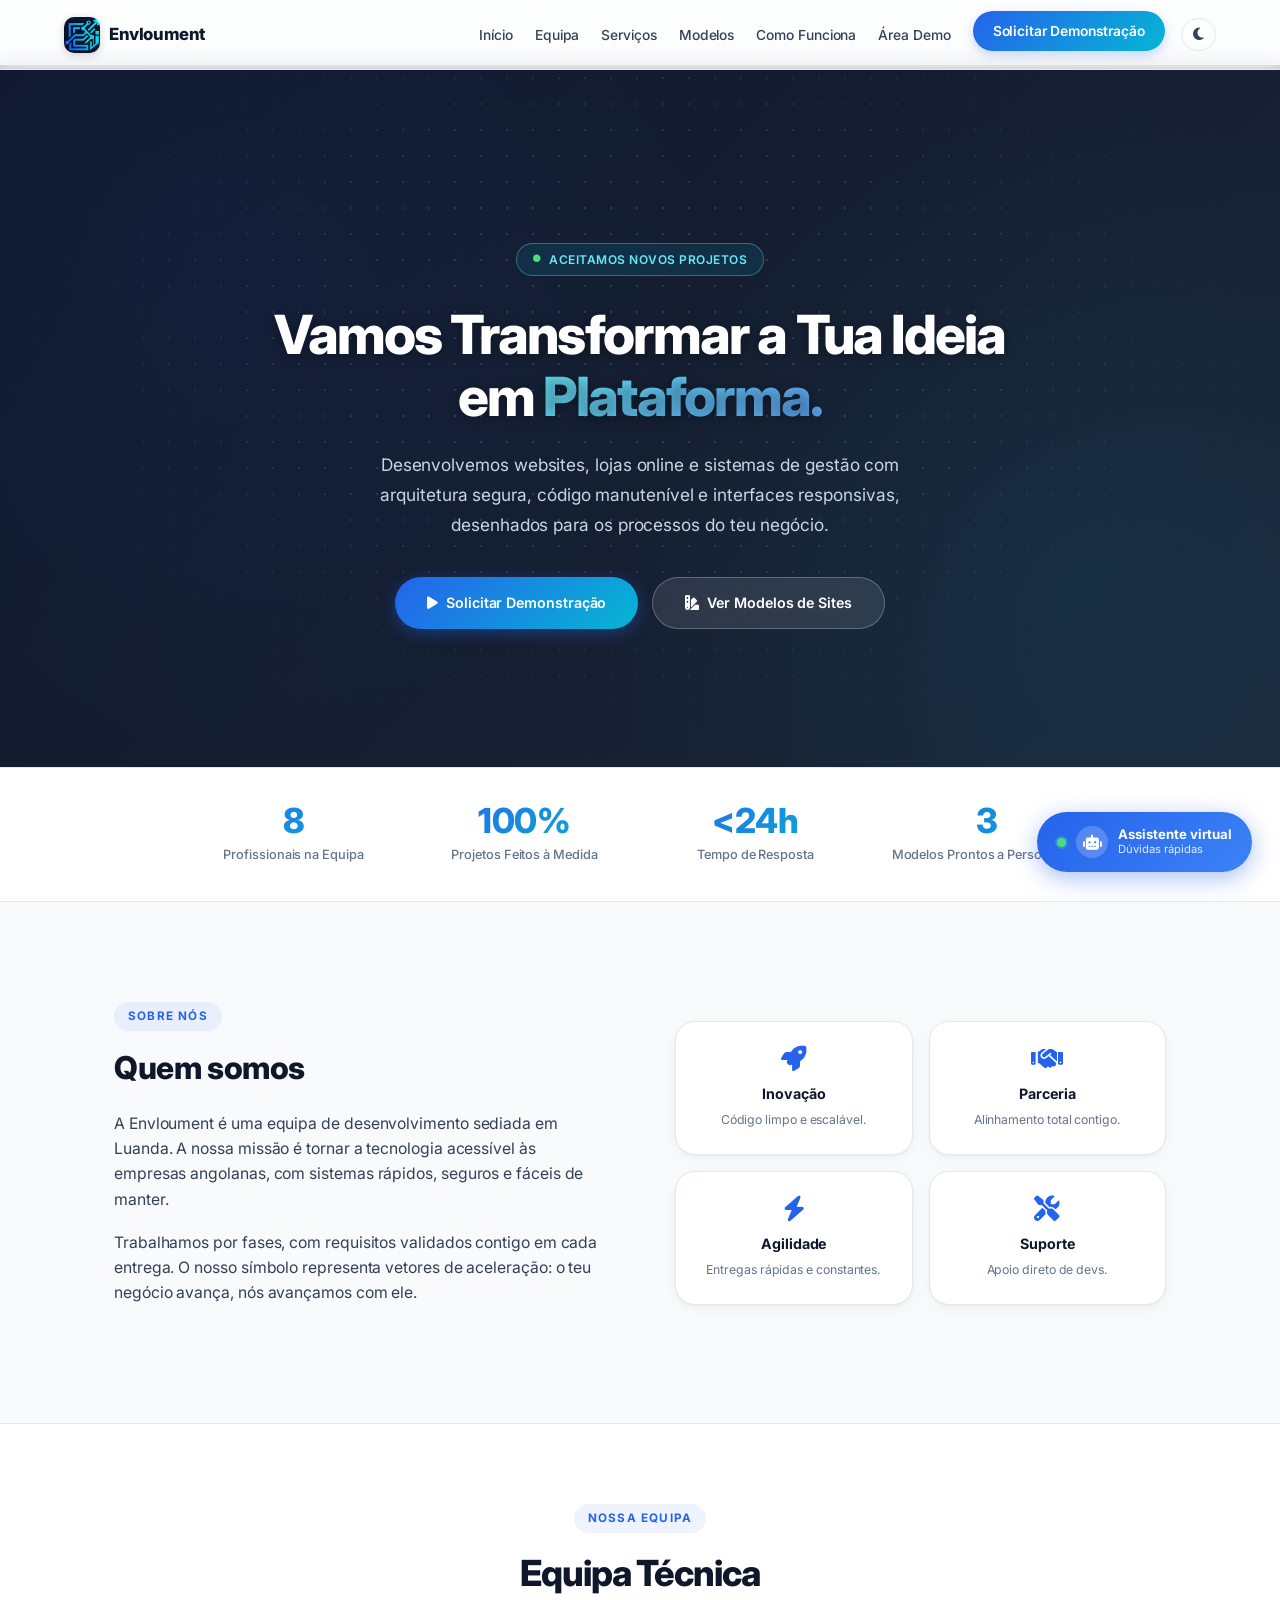
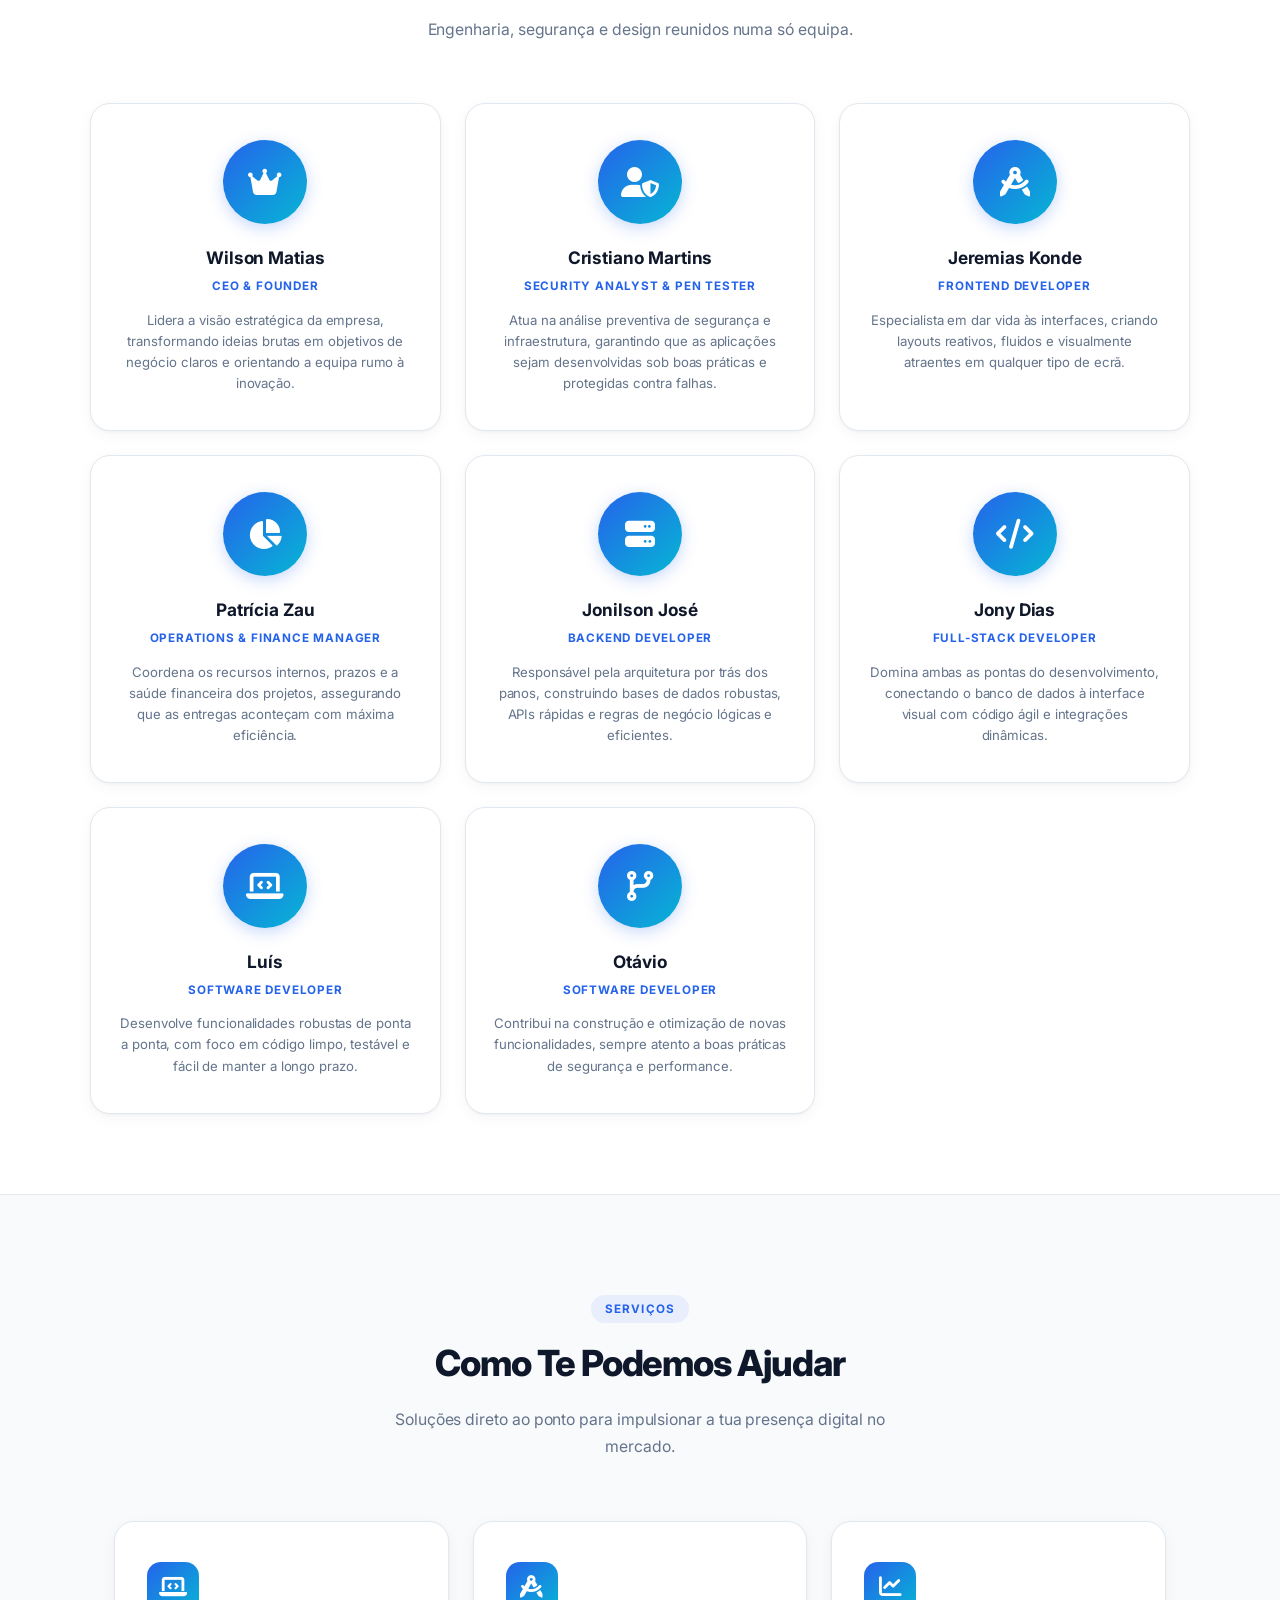
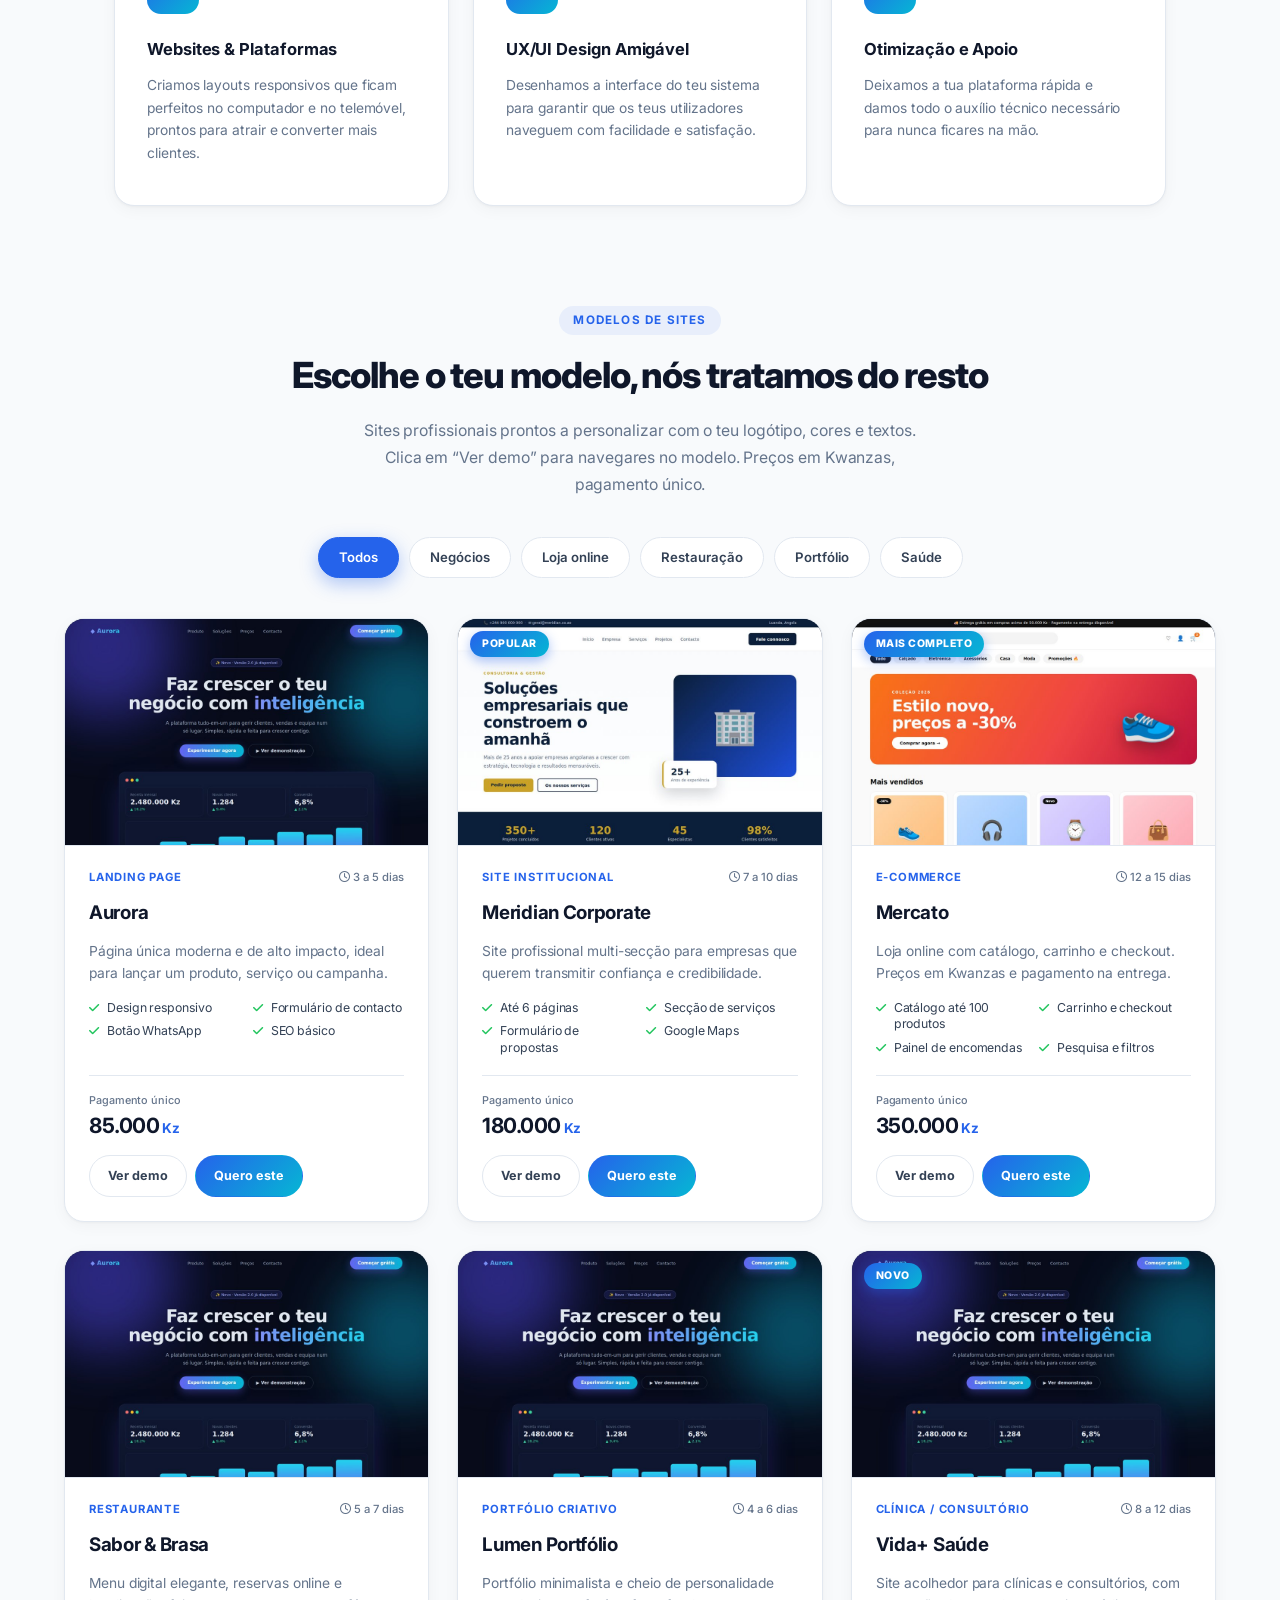
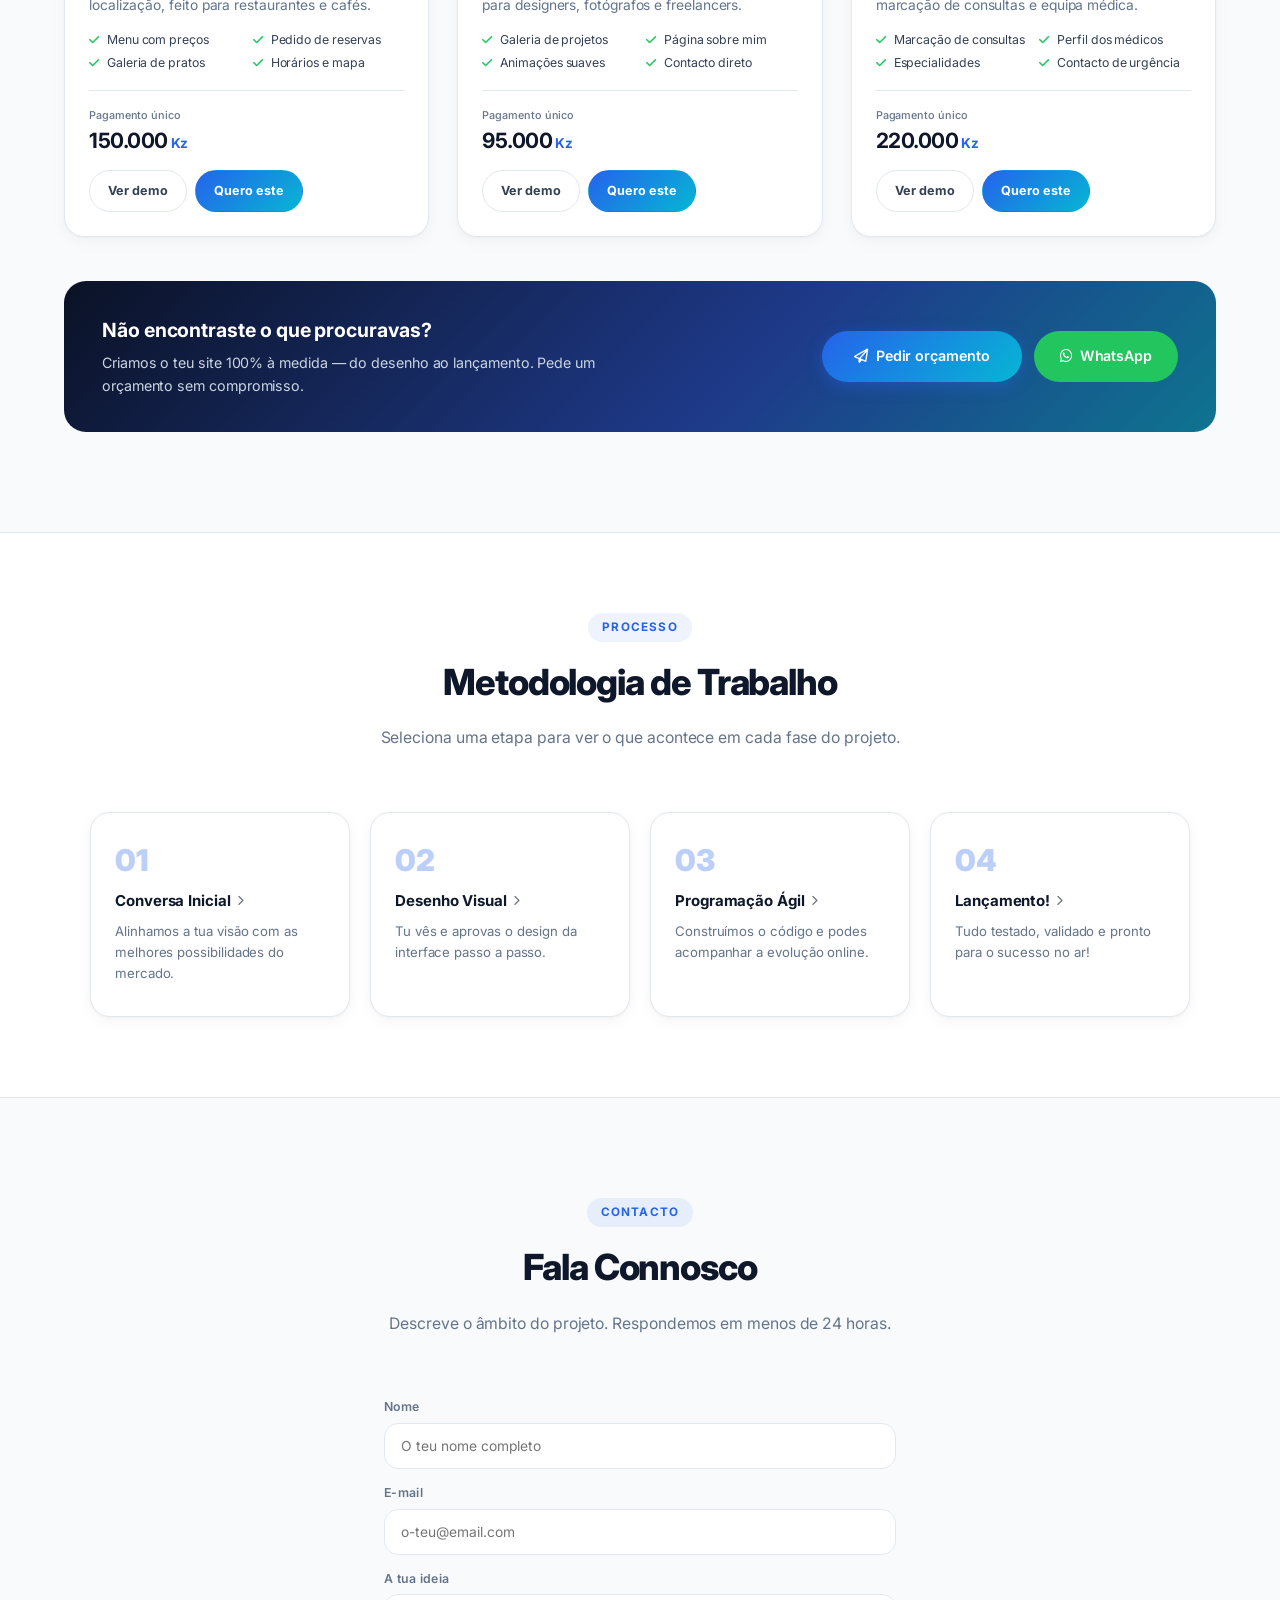
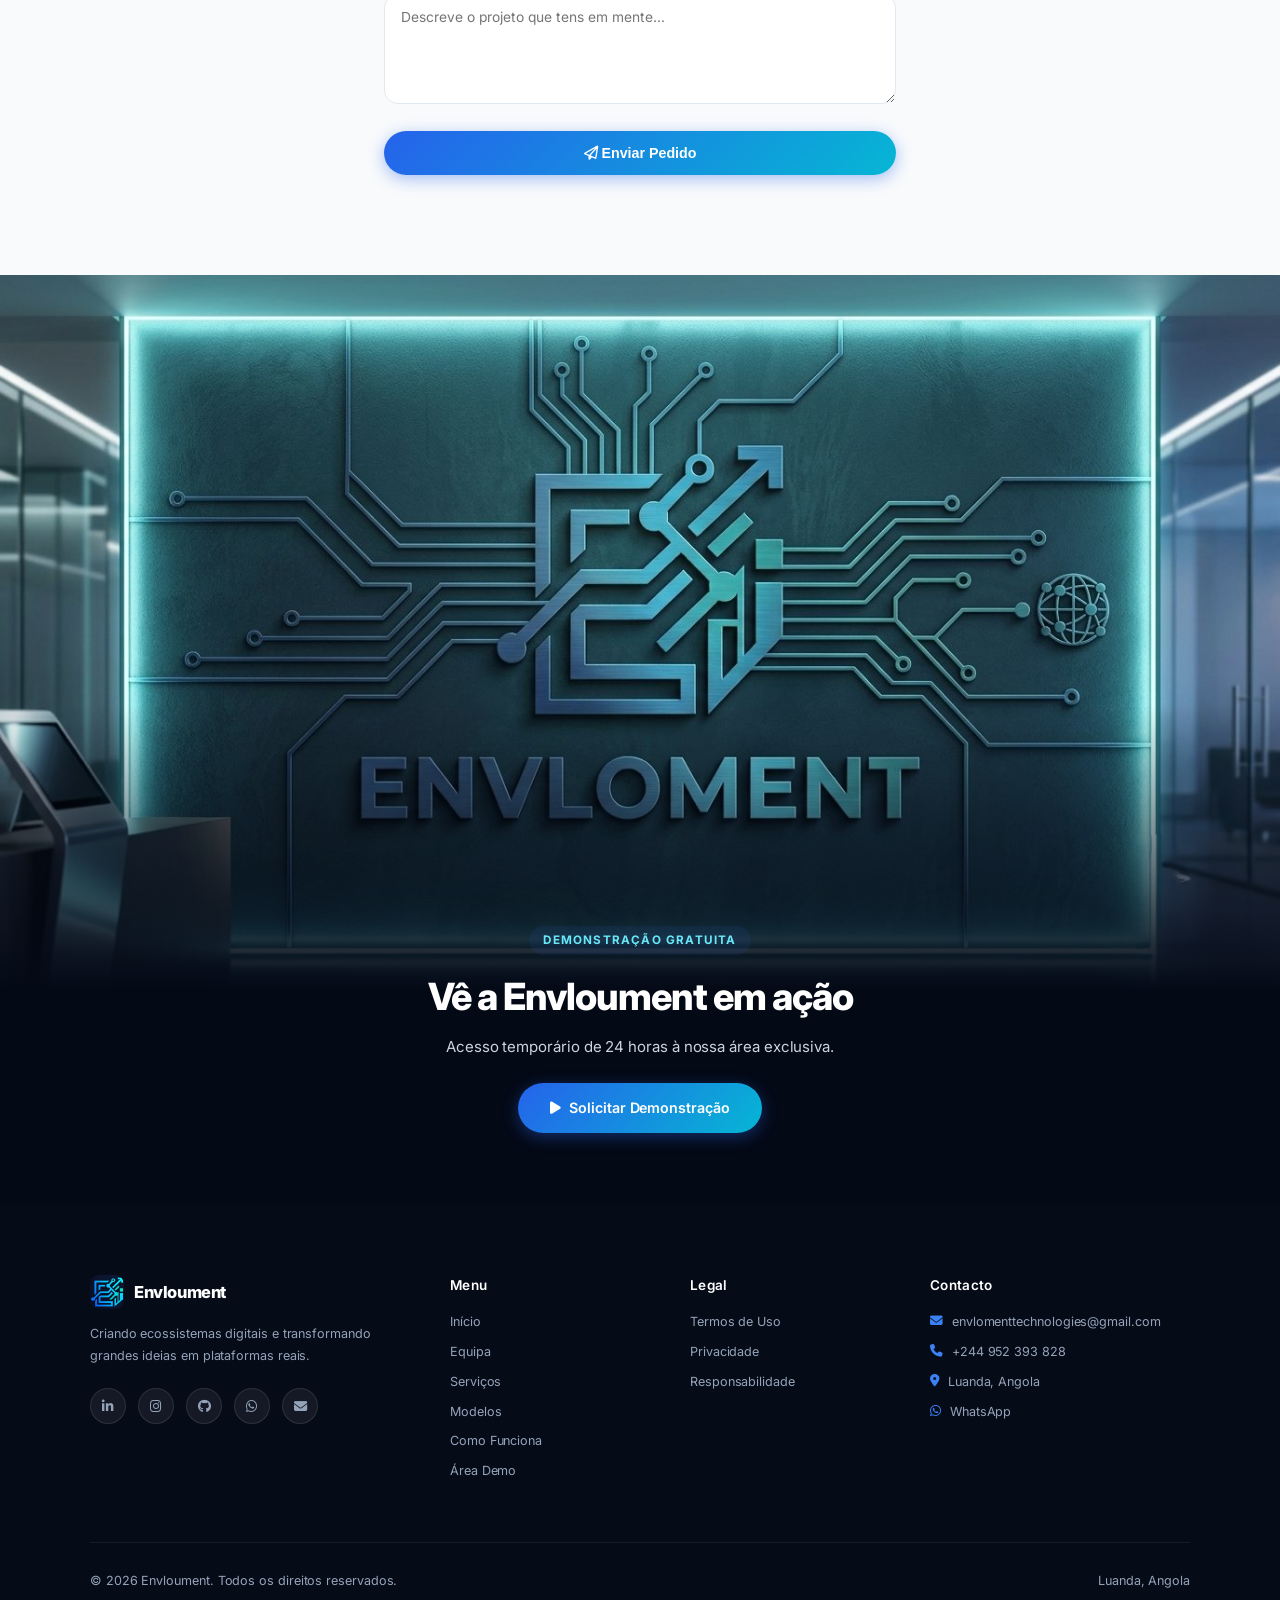
==== commit c4d82b94: "Add files via upload" ====
--- a/index.html
+++ b/index.html
@@ -6,8 +6,13 @@
     <title>Envloument | Conectando Ideias & Tecnologia</title>
     <meta name="description" content="Somos uma equipa focada em criar soluções web modernas, fáceis de usar e feitas sob medida para o teu negócio crescer.">
     <meta name="referrer" content="strict-origin-when-cross-origin">
-
-    <link rel="icon" type="image/jpeg" href="[data-uri]">
+    <meta name="theme-color" content="#0b1226">
+    <meta property="og:type" content="website">
+    <meta property="og:title" content="Envloument | Websites, Lojas Online e Sistemas de Gestão">
+    <meta property="og:description" content="Desenvolvimento web sob medida em Luanda: sites, e-commerce e gestão de stock.">
+    <meta property="og:image" content="/static/img/modelo-landing.jpg">
+
+    <link rel="icon" type="image/jpeg" href="/static/img/logo.jpg">
     <link rel="preconnect" href="https://fonts.googleapis.com">
     <link rel="preconnect" href="https://fonts.gstatic.com" crossorigin>
     <link rel="preconnect" href="https://cdnjs.cloudflare.com" crossorigin>
@@ -60,6 +65,7 @@
         }
 
         html { scroll-behavior: smooth; font-size: 93.75%; }
+        :focus-visible { outline: 2px solid var(--azul-claro); outline-offset: 2px; }
 
         body {
             font-family: 'Inter', 'Segoe UI', system-ui, sans-serif;
@@ -1483,6 +1489,7 @@
         @keyframes mdEntrada { from { opacity: 0; transform: translateY(16px); } to { opacity: 1; transform: none; } }
         .md-card:hover { transform: translateY(-6px); box-shadow: var(--sombra-card-hover); border-color: var(--azul-vibrante); }
         .md-preview { position: relative; aspect-ratio: 16 / 10; overflow: hidden; background: #0f172a; cursor: pointer; border-bottom: 1px solid var(--borda); }
+        .md-preview img { position: absolute; inset: 0; width: 100%; height: 100%; object-fit: cover; }
         .md-preview iframe { position: absolute; top: 0; left: 0; width: 1280px; height: 800px; border: 0; transform-origin: 0 0; pointer-events: none; background: #fff; }
         .md-hover { position: absolute; inset: 0; display: flex; align-items: center; justify-content: center; background: rgba(15,23,42,.5); opacity: 0; transition: opacity .25s; }
         .md-preview:hover .md-hover, .md-preview:focus-visible .md-hover { opacity: 1; }
@@ -1592,6 +1599,42 @@
         .footer-logo-container img { width: 34px; height: 34px; border-radius: 9px; object-fit: cover; }
         @media (min-width: 769px) and (max-width: 1080px) { nav ul { gap: 15px; } nav ul li a { font-size: .84rem; } }
 
+        /* ══════════ IDENTIDADE VISUAL v2 ══════════ */
+        :root { --grad: linear-gradient(135deg, #2563eb 0%, #06b6d4 100%); --radius: 20px; }
+        body { letter-spacing: -0.005em; }
+        .hero::after { content: ""; position: absolute; inset: 0; z-index: 1; pointer-events: none;
+            background-image: radial-gradient(rgba(148,163,184,.22) 1px, transparent 1px); background-size: 26px 26px;
+            -webkit-mask-image: radial-gradient(ellipse at 50% 40%, #000 25%, transparent 75%); mask-image: radial-gradient(ellipse at 50% 40%, #000 25%, transparent 75%); }
+        .hero h1 { letter-spacing: -0.035em; font-weight: 800; }
+        .txt-animado { background: linear-gradient(135deg, #67e8f9, #60a5fa); -webkit-background-clip: text; background-clip: text; }
+        .hero-badge { background: rgba(6,182,212,.12); border-color: rgba(103,232,249,.35); color: #67e8f9; }
+        .btn-principal, .nav-btn, .md-btn.pri, .av-primary { background: var(--grad); border-color: transparent; }
+        .btn-principal:hover, .nav-btn:hover, .md-btn.pri:hover, .av-primary:hover { background: var(--grad); filter: brightness(1.08); }
+        .btn-secundario { border-radius: 50px; }
+        .stat-number { background: var(--grad); -webkit-background-clip: text; background-clip: text; -webkit-text-fill-color: transparent; font-size: 2.3rem; }
+        .stats-strip { border-radius: 0; }
+        .section-title { letter-spacing: -0.03em; }
+        .section-eyebrow { background: rgba(37,99,235,.08); padding: 5px 14px; border-radius: 50px; letter-spacing: 1.2px; }
+        .card-servico, .membro-card, .badge-card, .step-card, .md-card { border-radius: 20px; }
+        .card-servico:hover, .membro-card:hover, .md-card:hover, .step-card:hover { box-shadow: 0 18px 44px rgba(37,99,235,.14); }
+        .servico-icon, .membro-avatar { background: var(--grad); }
+        .servico-icon i { color: #fff; }
+        .md-custom { background: linear-gradient(135deg, #0b1226, #1e3a8a 60%, #0e7490); }
+        .cta-final h2 { letter-spacing: -0.03em; }
+        .form-grupo input, .form-grupo textarea { border-radius: 14px; }
+        footer { background: #060b18; }
+
+        /* ══════════ DESEMPENHO MOBILE ══════════ */
+        @media (max-width: 768px) {
+            .hero::before { animation: none; will-change: auto; }
+            header { backdrop-filter: none; -webkit-backdrop-filter: none; background-color: var(--branco); }
+            .reveal { transition-duration: .4s; transform: translateY(14px); }
+            .footer-social { flex-wrap: wrap; }
+            .md-card:hover, .card-servico:hover, .membro-card:hover { transform: none; }
+            input, textarea, select { font-size: 16px !important; } /* evita zoom automático no iOS */
+        }
+        @media (hover: none) { .md-preview .md-hover { display: none; } }
+
         /* ══════════ CTA FINAL — imagem de fundo ══════════ */
         .cta-final { position: relative; margin-top: 100px; color: #fff; background: #040916; overflow: hidden; padding-bottom: 72px; }
         .cta-final::before {
@@ -1633,7 +1676,7 @@
     <header id="main-header">
         <div class="nav-container">
             <a href="#inicio" class="logo-area" aria-label="Envloument - Início">
-                <img src="[data-uri]" alt="Logotipo da Envloument" width="54" height="44" fetchpriority="high" decoding="async">
+                <img src="/static/img/logo.jpg" alt="Logotipo da Envloument" width="54" height="44" fetchpriority="high" decoding="async">
                 <span class="logo-texto">Envloument</span>
             </a>
 
@@ -1665,10 +1708,10 @@
         <div class="hero-content">
             <div class="hero-badge">
                 <i class="fa-solid fa-circle" style="font-size: 0.5rem; color: #4ade80;"></i>
-                Disponível para novos projetos
-            </div>
-            <h1>Vamos Tirar a Tua Ideia do <span id="efeito-digitar" class="txt-animado" aria-live="polite"></span></h1>
-            <p>Somos uma equipa focada em criar soluções web modernas, fáceis de usar e feitas sob medida para o teu negócio crescer desde o primeiro dia.</p>
+                Aceitamos novos projetos
+            </div>
+            <h1>Vamos Transformar a Tua Ideia em <span id="efeito-digitar" class="txt-animado" aria-live="polite"></span></h1>
+            <p>Desenvolvemos websites, lojas online e sistemas de gestão com arquitetura segura, código manutenível e interfaces responsivas, desenhados para os processos do teu negócio.</p>
             <div class="hero-btns">
                 <a href="#demo" class="btn-principal" onclick="abrirDemoForm(event)">
                     <i class="fa-solid fa-play"></i> Solicitar Demonstração
@@ -1684,8 +1727,8 @@
     <div class="stats-strip reveal">
         <div class="stats-inner">
             <div class="stat-item">
-                <div class="stat-number">6+</div>
-                <div class="stat-label">Especialistas na Equipa</div>
+                <div class="stat-number">8</div>
+                <div class="stat-label">Profissionais na Equipa</div>
             </div>
             <div class="stat-item">
                 <div class="stat-number">100%</div>
@@ -1696,8 +1739,8 @@
                 <div class="stat-label">Tempo de Resposta</div>
             </div>
             <div class="stat-item">
-                <div class="stat-number">∞</div>
-                <div class="stat-label">Suporte Pós-Lançamento</div>
+                <div class="stat-number">3</div>
+                <div class="stat-label">Modelos Prontos a Personalizar</div>
             </div>
         </div>
     </div>
@@ -1706,9 +1749,9 @@
     <section id="sobre" class="sobre-section reveal">
         <div class="sobre-texto">
             <span class="section-eyebrow">Sobre Nós</span>
-            <h2>Prazer, somos a Envloument! 👋</h2>
-            <p>Estamos a começar com a missão clara de tornar a tecnologia acessível para todos. Não gostamos de complicações: criamos sistemas bonitos, rápidos e eficientes.</p>
-            <p>Trabalhamos lado a lado contigo. O nosso símbolo representa vetores de aceleração — porque quando o teu negócio avança, nós avançamos juntos!</p>
+            <h2>Quem somos</h2>
+            <p>A Envloument é uma equipa de desenvolvimento sediada em Luanda. A nossa missão é tornar a tecnologia acessível às empresas angolanas, com sistemas rápidos, seguros e fáceis de manter.</p>
+            <p>Trabalhamos por fases, com requisitos validados contigo em cada entrega. O nosso símbolo representa vetores de aceleração: o teu negócio avança, nós avançamos com ele.</p>
         </div>
         <div class="sobre-cards">
             <div class="badge-card">
@@ -1739,8 +1782,8 @@
         <div class="equipa-inner">
             <div class="section-header">
                 <span class="section-eyebrow">Nossa Equipa</span>
-                <h2 class="section-title">Mentes por Trás da Inovação</h2>
-                <p class="section-subtitle">Gente apaixonada por tecnologia, pronta para transformar o teu ecossistema digital.</p>
+                <h2 class="section-title">Equipa Técnica</h2>
+                <p class="section-subtitle">Engenharia, segurança e design reunidos numa só equipa.</p>
             </div>
 
             <div class="grid-equipa">
@@ -1848,8 +1891,8 @@
         <div class="workflow-inner">
             <div class="section-header">
                 <span class="section-eyebrow">Processo</span>
-                <h2 class="section-title">Criação Colaborativa</h2>
-                <p class="section-subtitle">Clica em qualquer etapa abaixo para veres como participas de perto do projeto. 👇</p>
+                <h2 class="section-title">Metodologia de Trabalho</h2>
+                <p class="section-subtitle">Seleciona uma etapa para ver o que acontece em cada fase do projeto.</p>
             </div>
             <div class="grid-workflow">
                 <div class="step-card" onclick="abrirModalWorkflow('conversa')" tabindex="0" role="button" aria-label="Etapa 1: Conversa Inicial">
@@ -1880,8 +1923,8 @@
     <section id="contacto" class="contacto-section reveal">
         <div class="section-header">
             <span class="section-eyebrow">Contacto</span>
-            <h2 class="section-title">Bora Bater um Papo?</h2>
-            <p class="section-subtitle">Conta-nos resumidamente o que tens em mente. Respondemos em menos de 24 horas!</p>
+            <h2 class="section-title">Fala Connosco</h2>
+            <p class="section-subtitle">Descreve o âmbito do projeto. Respondemos em menos de 24 horas.</p>
         </div>
 
         <form id="formulario-projeto" onsubmit="enviarProjeto(event)" novalidate>
@@ -1901,7 +1944,7 @@
                 <span class="error-msg">Por favor, descreve a tua ideia.</span>
             </div>
             <button type="submit" class="btn-principal btn-submit">
-                <span class="btn-text"><i class="fa-regular fa-paper-plane"></i> Enviar Minha Ideia</span>
+                <span class="btn-text"><i class="fa-regular fa-paper-plane"></i> Enviar Pedido</span>
                 <span class="btn-spinner"></span>
             </button>
         </form>
@@ -1922,14 +1965,17 @@
         <div class="footer-container">
             <div class="footer-brand">
                 <div class="footer-logo-container">
-                    <img src="[data-uri]" alt="Envloument" width="32" height="32" loading="lazy" decoding="async">
+                    <img src="/static/img/logo.jpg" alt="Envloument" width="32" height="32" loading="lazy" decoding="async">
                     <span class="logo-texto" style="color: white; font-size: 1.1rem;">Envloument</span>
                 </div>
                 <p>Criando ecossistemas digitais e transformando grandes ideias em plataformas reais.</p>
                 <div class="footer-social">
-                    <a href="https://www.linkedin.com/company/envloment/?viewAsMember=true" class="social-btn" aria-label="LinkedIn" target="_blank" rel="noopener noreferrer"><i class="fa-brands fa-linkedin-in"></i></a>
-                    <a href="#" class="social-btn" aria-label="Instagram"><i class="fa-brands fa-instagram"></i></a>
-                    <a href="#" class="social-btn" aria-label="GitHub"><i class="fa-brands fa-github"></i></a>
+                    <a href="https://www.linkedin.com/company/envloment/" class="social-btn" aria-label="LinkedIn" target="_blank" rel="noopener noreferrer"><i class="fa-brands fa-linkedin-in"></i></a>
+                    <a href="https://www.instagram.com/envloment/" class="social-btn" aria-label="Instagram" target="_blank" rel="noopener noreferrer"><i class="fa-brands fa-instagram"></i></a>
+                    <a href="https://github.com/Envloment-Technologies" class="social-btn" aria-label="GitHub" target="_blank" rel="noopener noreferrer"><i class="fa-brands fa-github"></i></a>
+                    <a href="https://wa.me/244952393828" class="social-btn" aria-label="WhatsApp" target="_blank" rel="noopener noreferrer"><i class="fa-brands fa-whatsapp"></i></a>
+                    <a href="mailto:envlomenttechnologies@gmail.com" class="social-btn" aria-label="E-mail"><i class="fa-solid fa-envelope"></i></a>
+                    
                 </div>
             </div>
             <div class="footer-links-col">
@@ -1946,9 +1992,9 @@
             <div class="footer-links-col">
                 <h4>Legal</h4>
                 <ul>
-                    <li><a onclick="abrirModalLegal('termo')" role="button" tabindex="0">Termos de Uso</a></li>
-                    <li><a onclick="abrirModalLegal('privacidade')" role="button" tabindex="0">Privacidade</a></li>
-                    <li><a onclick="abrirModalLegal('responsabilidade')" role="button" tabindex="0">Responsabilidade</a></li>
+                    <li><a onclick="abrirModalLegal('termo')" role="button" tabindex="0" onkeydown="if(event.key==='Enter')this.click()">Termos de Uso</a></li>
+                    <li><a onclick="abrirModalLegal('privacidade')" role="button" tabindex="0" onkeydown="if(event.key==='Enter')this.click()">Privacidade</a></li>
+                    <li><a onclick="abrirModalLegal('responsabilidade')" role="button" tabindex="0" onkeydown="if(event.key==='Enter')this.click()">Responsabilidade</a></li>
                 </ul>
             </div>
             <div class="footer-links-col">
@@ -1966,12 +2012,13 @@
                         <i class="fa-solid fa-location-dot" style="color: var(--azul-vibrante);"></i>
                         <span>Luanda, Angola</span>
                     </li>
+                    <li><i class="fa-brands fa-whatsapp" style="color: var(--azul-vibrante);"></i><a href="https://wa.me/244952393828?text=Ol%C3%A1!%20Gostaria%20de%20falar%20com%20a%20Envloument." target="_blank" rel="noopener noreferrer">WhatsApp</a></li>
                 </ul>
             </div>
         </div>
         <div class="footer-bottom">
             <p>&copy; 2026 Envloument. Todos os direitos reservados.</p>
-            <p>Feito com <i class="fa-solid fa-heart" style="color: #ef4444; font-size: 0.75rem;"></i> em Luanda</p>
+            <p>Luanda, Angola</p>
         </div>
     </footer>
 
@@ -2003,8 +2050,8 @@
             <div class="bubble-dot"></div>
             <div class="bubble-icon"><i class="fa-solid fa-robot"></i></div>
             <div class="bubble-label">
-                <span class="bubble-title">Assistente IA</span>
-                <span class="bubble-sub">Posso ajudar? 👋</span>
+                <span class="bubble-title">Assistente virtual</span>
+                <span class="bubble-sub">Dúvidas rápidas</span>
             </div>
         </button>
     </div>
@@ -2013,7 +2060,7 @@
     <div id="sd-overlay" class="av-overlay" role="dialog" aria-modal="true" aria-labelledby="sd-titulo" onclick="if(event.target===this)fecharDemoForm()">
         <div class="av-card sd-card">
             <button class="av-close" type="button" onclick="fecharDemoForm()" aria-label="Fechar">&times;</button>
-            <div class="av-brand"><img src="[data-uri]" alt="" width="40" height="40"><span>Envloument</span></div>
+            <div class="av-brand"><img src="/static/img/logo.jpg" alt="" width="40" height="40"><span>Envloument</span></div>
 
             <div id="sd-view-form">
                 <h2 id="sd-titulo">Solicitar Demonstração</h2>
@@ -2053,8 +2100,10 @@
                     <div><span>Palavra-passe</span><b id="sd-p"></b><button type="button" onclick="copiarCred('sd-p',this)">Copiar</button></div>
                     <div><span>Válido até</span><b id="sd-exp"></b></div>
                 </div>
-                <p class="av-note" style="margin:0 0 4px;color:#b45309">⚠ Guarda estas credenciais agora — a palavra-passe não volta a ser mostrada.</p>
-                <a id="sd-go" class="av-primary av-alt" href="/demo/login">Entrar na Área Demo →</a>
+                <p class="av-note" style="margin:0 0 4px;color:#b45309">As credenciais foram descarregadas em .txt. Se as perderes, usa “Esqueci a palavra-passe” no login para gerar uma nova.</p>
+                <button type="button" id="sd-dl" class="av-primary av-alt" style="width:100%;background:transparent;color:var(--azul-claro);border:1.5px solid var(--azul-claro);box-shadow:none;margin-top:12px">Descarregar credenciais (.txt)</button>
+                <a id="sd-go" class="av-primary av-alt" style="margin-top:10px" href="/demo/login">Entrar na Área Demo →</a>
+                <a class="av-link" style="display:block" href="/demo/recuperar">Esqueci a palavra-passe</a>
             </div>
         </div>
     </div>
@@ -2164,7 +2213,7 @@
             const maxScroll = document.documentElement.scrollHeight - window.innerHeight;
 
             // Progress bar
-            progressBar.style.width = (scrollY / maxScroll * 100) + '%';
+            progressBar.style.width = (maxScroll > 0 ? Math.min(100, scrollY / maxScroll * 100) : 0) + '%';
 
             // Header shadow
             header.classList.toggle('scrolled', scrollY > 20);
@@ -2188,7 +2237,7 @@
 
         // ── TROCA DE PALAVRAS (fade + slide) ──
         const elementoTexto = document.getElementById('efeito-digitar');
-        const palavras = ['Papel?', 'Mundo?', 'Futuro?', 'Gaveta?'];
+        const palavras = ['Plataforma.', 'Loja Online.', 'Sistema de Gestão.', 'Produto Digital.'];
         let indicePalavra = 0;
 
         function trocarPalavra() {
@@ -2219,13 +2268,16 @@
         });
 
         // ── TOAST ──
-        function dispararToastLateral(mensagem) {
+        let toastTimer;
+        function dispararToastLateral(mensagem, erro) {
             const toast = document.getElementById('toast-legal');
-            const txt = document.getElementById('toast-mensagem');
-            txt.textContent = mensagem;
-            fecharModal();
+            document.getElementById('toast-mensagem').textContent = mensagem;
+            toast.style.backgroundColor = erro ? '#dc2626' : '';
+            toast.querySelector('i').className = erro ? 'fa-solid fa-circle-exclamation' : 'fa-solid fa-circle-check';
+            if (!erro) fecharModal();
+            clearTimeout(toastTimer);
             setTimeout(() => toast.classList.add('active'), 100);
-            setTimeout(() => toast.classList.remove('active'), 3800);
+            toastTimer = setTimeout(() => toast.classList.remove('active'), 4200);
         }
 
         // ── FORM VALIDATION ──
@@ -2252,29 +2304,26 @@
             const msgVal = document.getElementById('input-msg').value.trim();
 
             const btn = document.querySelector('.btn-submit');
+            if (btn.disabled) return;
             btn.classList.add('loading');
             btn.disabled = true;
 
-            // Envia o pedido para o teu email (backend em /api/contato.js)
-            enviarLead(nomeVal, emailVal, msgVal);
-
-            // Open modal with loading state
+            const enviado = await enviarLead(nomeVal, emailVal, msgVal);
+            btn.classList.remove('loading');
+            btn.disabled = false;
+            if (!enviado) {
+                dispararToastLateral('Não foi possível enviar o pedido. Tenta novamente ou contacta-nos por WhatsApp.', true);
+                return;
+            }
+
             abrirModalAI(nomeVal, msgVal);
-
-            // Reset form
             document.getElementById('formulario-projeto').reset();
             ['input-nome','input-email','input-msg'].forEach(id => document.getElementById(id).classList.remove('error'));
             ['grupo-nome','grupo-email','grupo-msg'].forEach(id => document.getElementById(id).classList.remove('has-error'));
-
-            btn.classList.remove('loading');
-            btn.disabled = false;
-
-            // Call AI
             await gerarRespostaIA(nomeVal, msgVal);
         }
 
-        // Envia o lead do formulário para o backend, que reencaminha por email.
-        // Não bloqueia o fluxo do utilizador se falhar — a resposta da IA continua normalmente.
+        // Envia o pedido ao backend (guardado na base de dados, visível em /admin). Devolve true/false.
         async function enviarLead(nome, email, mensagem) {
             try {
                 const resp = await fetch('/api/contato', {
@@ -2282,9 +2331,9 @@
                     headers: { 'Content-Type': 'application/json' },
                     body: JSON.stringify({ nome, email, mensagem })
                 });
-                if (!resp.ok) console.error('Falha ao enviar lead:', resp.status);
+                return resp.ok;
             } catch (err) {
-                console.error('Erro ao enviar lead:', err);
+                return false;
             }
         }
 
@@ -2297,7 +2346,7 @@
                     <span style="width:36px;height:36px;border-radius:50%;background:linear-gradient(135deg,#2563eb,#3b82f6);display:flex;align-items:center;justify-content:center;flex-shrink:0;">
                         <i class="fa-solid fa-robot" style="color:white;font-size:0.9rem;"></i>
                     </span>
-                    Assistente Envloument
+                    Pedido recebido
                 </h3>
                 <div style="background:var(--gelo);border:1px solid var(--borda);border-radius:12px;padding:14px 16px;margin-bottom:18px;font-size:0.88rem;color:var(--texto-mutado);">
                     <strong style="color:var(--texto-principal);">${escapeHtml(nome)} escreveu:</strong><br>
@@ -2308,9 +2357,10 @@
                         <div class="ai-dots">
                             <span></span><span></span><span></span>
                         </div>
-                        A analisar a tua ideia…
+                        A preparar a resposta…
                     </div>
                 </div>
+                <a href="${urlWhats('Olá! Acabei de enviar um pedido pelo site (' + nome + '). Podemos continuar por aqui?')}" target="_blank" rel="noopener noreferrer" style="display:inline-flex;align-items:center;gap:8px;margin-top:14px;background:#22c55e;color:#fff;text-decoration:none;padding:10px 20px;border-radius:50px;font-weight:600;font-size:.9rem"><i class="fa-brands fa-whatsapp"></i> Continuar no WhatsApp</a>
                 <div id="ai-followup" style="display:none;margin-top:20px;border-top:1px solid var(--borda);padding-top:18px;">
                     <p style="font-size:0.85rem;color:var(--texto-mutado);margin-bottom:10px;">Tens mais alguma dúvida? Pergunta aqui:</p>
                     <div style="display:flex;gap:8px;">
@@ -2328,39 +2378,9 @@
             setTimeout(() => modal.querySelector('.close-btn')?.focus(), 50);
         }
 
-        // ── SHARED AI CONFIG ──
-        // O prompt de sistema do assistente (dados da empresa, equipa, regras de resposta)
-        // foi movido para o backend (/api/assistente.js) — mantém-se apenas lá, do lado do
-        // servidor, para não poder ser lido/alterado a partir do código-fonte do site.
-
-        // ATENÇÃO SEGURANÇA: nunca chames a API da Anthropic diretamente do browser com
-        // uma chave embutida no código — qualquer visitante conseguiria ver e roubar essa
-        // chave no código-fonte e usar o teu saldo/API. Este endpoint aponta para o TEU
-        // backend (ver pasta /api incluída — pronta para publicar na Vercel), que guarda a
-        // chave em variável de ambiente no servidor, define o prompt de sistema e reencaminha
-        // o pedido para a Anthropic. O prompt de sistema (dados da empresa/equipa) vive
-        // agora no backend, não aqui no frontend.
-        const AI_ENDPOINT = '/api/assistente';
-
+        // Assistente virtual: respostas locais baseadas em regras (sem serviços externos).
         async function chamarAPI(historico, contexto) {
-            try {
-                const response = await fetch(AI_ENDPOINT, {
-                    method: 'POST',
-                    headers: { 'Content-Type': 'application/json' },
-                    body: JSON.stringify({ messages: historico })
-                });
-
-                if (!response.ok) {
-                    const err = await response.json().catch(() => ({}));
-                    throw new Error(err?.error?.message || `Erro ${response.status}`);
-                }
-
-                const data = await response.json();
-                return data?.content?.[0]?.text || 'Desculpa, não consegui gerar uma resposta. Tenta novamente!';
-            } catch (err) {
-                console.error('API error:', err);
-                return respostaLocal(contexto, historico);
-            }
+            return respostaLocal(contexto, historico);
         }
 
         // ── FLOATING CHAT WIDGET ──
@@ -2379,7 +2399,7 @@
                 chatIniciado = true;
                 // Greeting message after short delay
                 setTimeout(() => {
-                    adicionarMsgBot('Olá! 👋 Sou o assistente virtual da **Envloument**. Posso ajudar-te a perceber os nossos serviços, explicar como trabalhamos ou responder a qualquer dúvida. O que queres saber?');
+                    adicionarMsgBot('Olá! Sou o assistente virtual da **Envloument**. Posso indicar modelos, preços em Kz, prazos e contactos. Em que posso ajudar?');
                 }, 300);
             }
 
@@ -2430,14 +2450,14 @@
         }
 
         function formatarTexto(txt) {
-            return txt
+            return escapeHtml(String(txt))
                 .replace(/\*\*(.*?)\*\*/g, '<strong>$1</strong>')
-                .replace(/\n\n/g, '</p><p style="margin-top:8px;">')
+                .replace(/\n\n/g, '<br><br>')
                 .replace(/\n/g, '<br>');
         }
 
         function escapeHtml(txt) {
-            return txt.replace(/&/g,'&amp;').replace(/</g,'&lt;').replace(/>/g,'&gt;');
+            return String(txt).replace(/&/g,'&amp;').replace(/</g,'&lt;').replace(/>/g,'&gt;').replace(/"/g,'&quot;').replace(/'/g,'&#39;');
         }
 
         async function enviarMsgChat() {
@@ -2533,34 +2553,29 @@
             termo: `
                 <h3 id="modal-titulo"><i class="fa-solid fa-file-contract" style="color:var(--azul-claro);margin-right:10px;"></i>Termos de Uso</h3>
                 <p style="margin-bottom:12px;"><strong>Última atualização: ${new Date().toLocaleDateString('pt-PT', { year: 'numeric', month: 'long' })}</strong></p>
-                <p style="margin-bottom:12px;">Bem-vindo à plataforma Envloument. Ao aceder ou utilizar este site, aceitas os presentes Termos de Uso na íntegra. Se não concordares com algum ponto, pedimos que não continues a utilizar a plataforma.</p>
-                <p style="margin-bottom:12px;"><strong>1. Propriedade intelectual —</strong> todo o código-fonte, design, identidade visual, textos e marcas presentes neste site são propriedade da Envloument ou dos seus clientes/parceiros e estão protegidos por direitos de autor. Não podem ser copiados, redistribuídos ou usados comercialmente sem autorização escrita.</p>
-                <p style="margin-bottom:12px;"><strong>2. Uso aceitável —</strong> compromete-te a não utilizar este site para fins ilegais, para tentar aceder sem autorização aos nossos sistemas, para enviar conteúdo malicioso (vírus, scripts, spam) através dos formulários, ou para violar direitos de terceiros.</p>
-                <p style="margin-bottom:12px;"><strong>3. Contas e formulários —</strong> ao submeteres informação através dos nossos formulários, garantes que os dados fornecidos são verdadeiros e que tens o direito de os partilhar.</p>
-                <p style="margin-bottom:12px;"><strong>4. Limitação de responsabilidade —</strong> o site e os conteúdos são fornecidos "tal como estão", sem garantias de disponibilidade contínua ou ausência de erros. Consulta a nossa Isenção de Responsabilidade para mais detalhes.</p>
-                <p>5. Alterações — podemos atualizar estes termos periodicamente; a data acima indica a versão mais recente. O uso continuado do site após alterações implica aceitação da nova versão.</p>
-                <div class="modal-botoes">
-                    <button class="btn-modal-rejeitar" onclick="fecharModal()">Rejeitar</button>
-                    <button class="btn-modal-aceitar" onclick="dispararToastLateral('Termos de Uso aceites! 🚀')">Aceitar</button>
-                </div>
+                <p style="margin-bottom:12px;">Ao utilizar este site e a área de demonstração, aceitas os presentes termos.</p>
+                <p style="margin-bottom:12px;"><strong>1. Propriedade intelectual —</strong> o código, design, identidade visual e textos pertencem à Envloument e não podem ser copiados ou redistribuídos sem autorização escrita. Os modelos de sites são exemplos ilustrativos; marcas e nomes fictícios neles apresentados não representam clientes reais.</p>
+                <p style="margin-bottom:12px;"><strong>2. Uso aceitável —</strong> é proibido tentar aceder sem autorização aos sistemas, testar vulnerabilidades sem acordo prévio, automatizar pedidos em massa ou enviar conteúdo malicioso através dos formulários.</p>
+                <p style="margin-bottom:12px;"><strong>3. Acesso de demonstração —</strong> as credenciais são pessoais, temporárias (24 horas por defeito) e não transmissíveis. Podem ser revogadas a qualquer momento. Os dados do simulador de stock são fictícios.</p>
+                <p style="margin-bottom:12px;"><strong>4. Preços e prazos —</strong> os valores e prazos indicados são de referência e confirmados na proposta final, após alinhamento do âmbito do projeto.</p>
+                <p style="margin-bottom:12px;"><strong>5. Responsabilidade —</strong> o site é fornecido no estado em que se encontra, sem garantia de disponibilidade ininterrupta.</p>
+                <p>6. Alterações — os termos podem ser atualizados; a data acima indica a versão em vigor.</p>
+                <div class="modal-botoes"><button class="btn-modal-aceitar" onclick="fecharModal()">Fechar</button></div>
             `,
             privacidade: `
                 <h3 id="modal-titulo"><i class="fa-solid fa-shield-halved" style="color:var(--azul-claro);margin-right:10px;"></i>Política de Privacidade</h3>
-                <p style="margin-bottom:12px;">A tua privacidade é a nossa prioridade absoluta. Garantimos confidencialidade total no tratamento de qualquer informação recebida.</p>
-                <p>Os dados enviados nos formulários de contacto são protegidos de forma encriptada e destinam-se exclusivamente à geração do teu orçamento personalizado, nunca sendo partilhados com terceiros.</p>
-                <div class="modal-botoes">
-                    <button class="btn-modal-rejeitar" onclick="fecharModal()">Rejeitar</button>
-                    <button class="btn-modal-aceitar" onclick="dispararToastLateral('Política de Privacidade aceite! 🛡️')">Aceitar</button>
-                </div>
+                <p style="margin-bottom:12px;"><strong>Dados recolhidos —</strong> nome, e-mail, telefone/WhatsApp, empresa, serviço de interesse e as mensagens que nos envias através dos formulários e da área de demonstração.</p>
+                <p style="margin-bottom:12px;"><strong>Finalidade —</strong> responder ao teu pedido, criar o acesso de demonstração e preparar propostas comerciais. Não vendemos os teus dados.</p>
+                <p style="margin-bottom:12px;"><strong>Partilha —</strong> os dados são tratados pela equipa Envloument e armazenados no serviço de alojamento que utilizamos. Palavras-passe de demonstração são guardadas apenas sob a forma de hash.</p>
+                <p style="margin-bottom:12px;"><strong>Conservação —</strong> mantemos os dados pelo tempo necessário ao contacto comercial e eliminamo-los a pedido.</p>
+                <p><strong>Direitos —</strong> podes pedir acesso, retificação ou eliminação dos teus dados através de envlomenttechnologies@gmail.com.</p>
+                <div class="modal-botoes"><button class="btn-modal-aceitar" onclick="fecharModal()">Fechar</button></div>
             `,
             responsabilidade: `
                 <h3 id="modal-titulo"><i class="fa-solid fa-triangle-exclamation" style="color:var(--azul-claro);margin-right:10px;"></i>Isenção de Responsabilidade</h3>
-                <p style="margin-bottom:12px;">Este portal web funciona como uma interface dinâmica de inovação corporativa.</p>
-                <p>Todas as projeções, ilustrações de ferramentas e otimizações de performance listadas refletem estimativas e validações de desenvolvimento, não constituindo garantia fixa de resultados comerciais isolados.</p>
-                <div class="modal-botoes">
-                    <button class="btn-modal-rejeitar" onclick="fecharModal()">Rejeitar</button>
-                    <button class="btn-modal-aceitar" onclick="dispararToastLateral('Isenção de Responsabilidade aceite! 🤝')">Aceitar</button>
-                </div>
+                <p style="margin-bottom:12px;">Os conteúdos deste site têm carácter informativo. Preços, prazos e funcionalidades dos modelos são indicativos e podem variar consoante o âmbito do projeto.</p>
+                <p>A Envloument não garante resultados comerciais específicos decorrentes da utilização dos seus serviços, nem se responsabiliza por indisponibilidades de serviços de terceiros (alojamento, domínios, meios de pagamento).</p>
+                <div class="modal-botoes"><button class="btn-modal-aceitar" onclick="fecharModal()">Fechar</button></div>
             `,
             'feedback-form': `__AI_MODAL__`
         };
@@ -2592,6 +2607,7 @@
             if (e.key === 'Escape') fecharModal();
         });
     </script>
+<script src="/static/js/cred.js" defer></script>
 <script>
 // ═══════════════════════════════════════════════════════════
 //  ENVLOUMENT — Conta, Modelos de Sites, Assistente local
@@ -2661,6 +2677,8 @@
         document.getElementById('sd-go').href = '/demo/login?u=' + encodeURIComponent(j.usuario);
         document.getElementById('sd-view-form').hidden = true;
         document.getElementById('sd-view-ok').hidden = false;
+        document.getElementById('sd-dl').onclick = () => baixarCredenciais(j.usuario, j.senha, j.expira_em);
+        try { baixarCredenciais(j.usuario, j.senha, j.expira_em); } catch (_) {}
         f.reset();
     } catch (err) { avMsg(err.message, true); }
     finally { btn.disabled = false; btn.textContent = 'Gerar acesso de demonstração'; }
@@ -2705,12 +2723,13 @@
                 </div>
             </div>
         </article>`).join('');
+    const IMG = { aurora: 'modelo-landing', meridian: 'modelo-institucional', mercato: 'modelo-loja' };
     grid.querySelectorAll('.md-preview').forEach(p => {
         const m = MODELOS.find(x => x.id === p.dataset.id);
-        const f = document.createElement('iframe');
-        f.setAttribute('sandbox', ''); f.setAttribute('tabindex', '-1'); f.setAttribute('aria-hidden', 'true');
-        f.title = 'Pré-visualização ' + m.nome; f.loading = 'lazy'; f.srcdoc = m.html;
-        p.insertBefore(f, p.firstChild);
+        const im = document.createElement('img');
+        im.src = '/static/img/' + (IMG[m.id] || 'modelo-landing') + '.jpg'; im.alt = 'Pré-visualização do modelo ' + m.nome;
+        im.loading = 'lazy'; im.decoding = 'async'; im.width = 640; im.height = 400;
+        p.insertBefore(im, p.firstChild);
     });
     ajustarPreviews();
 }
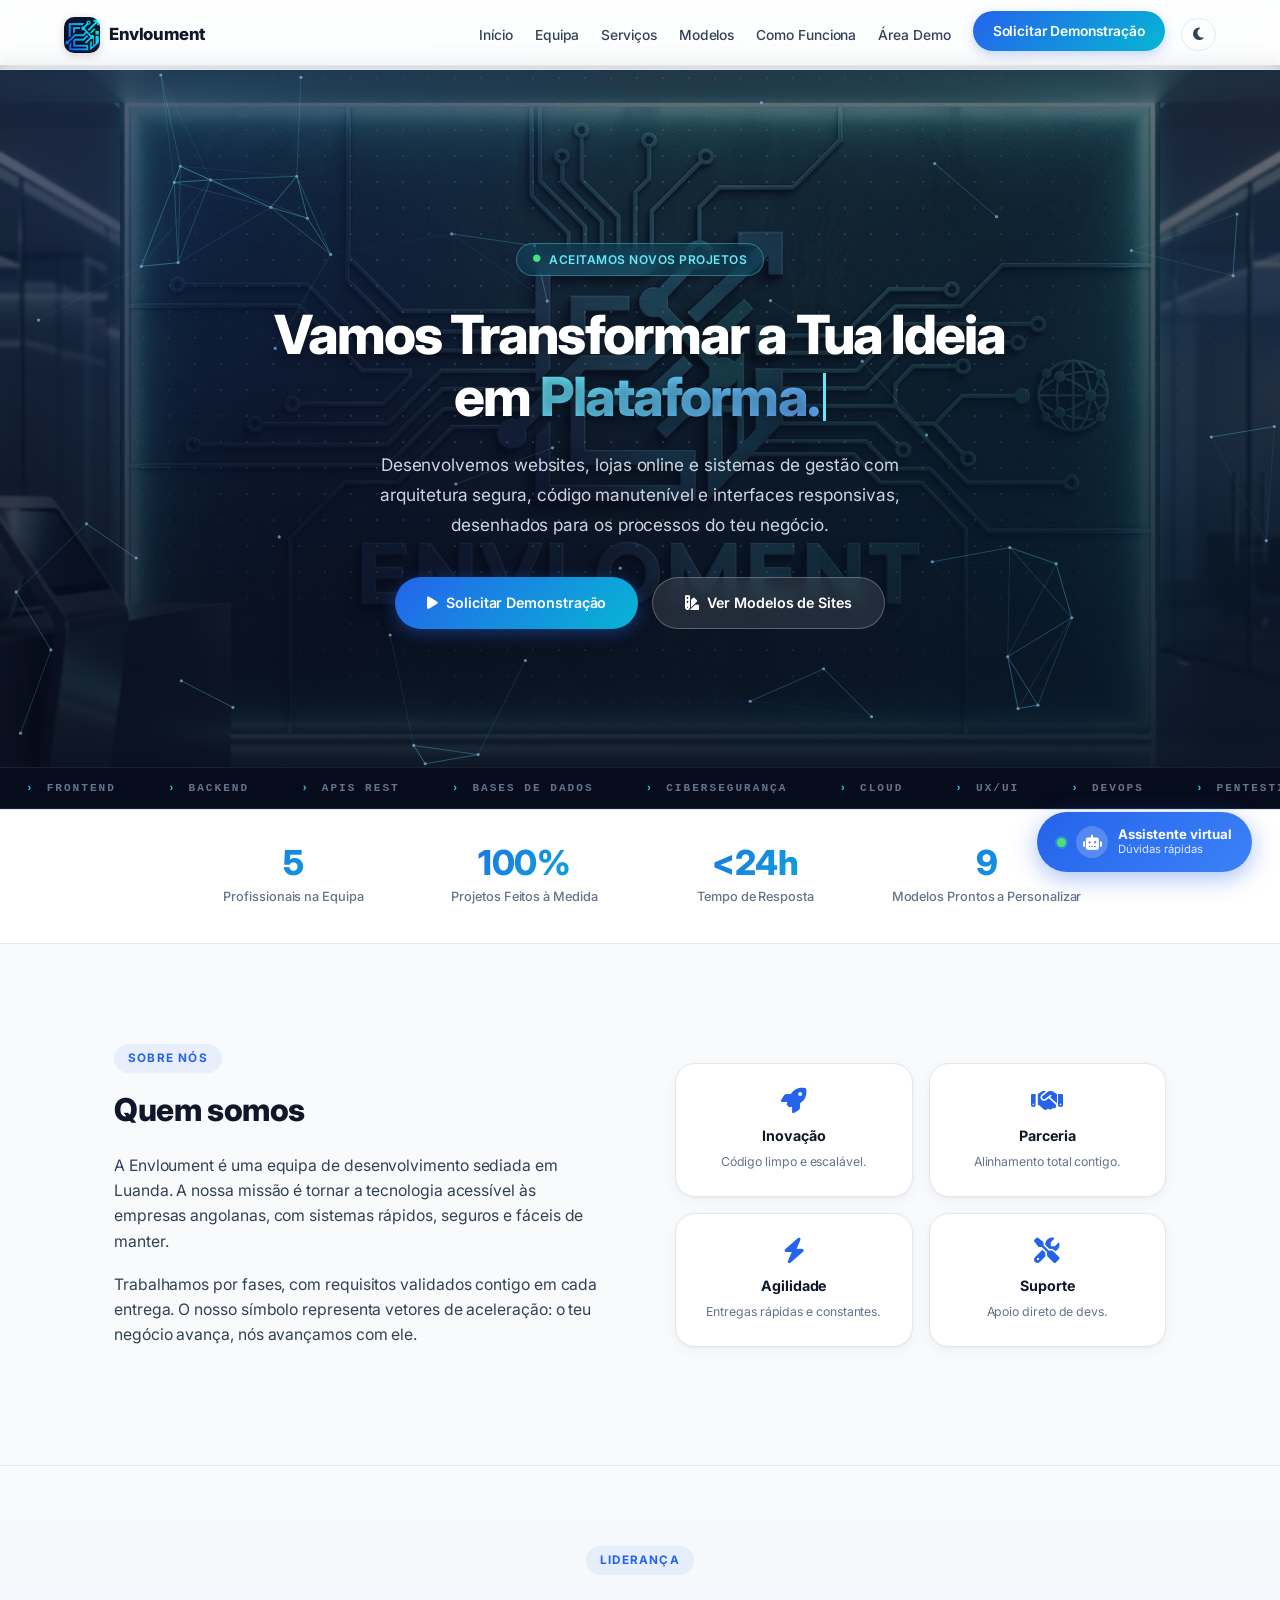
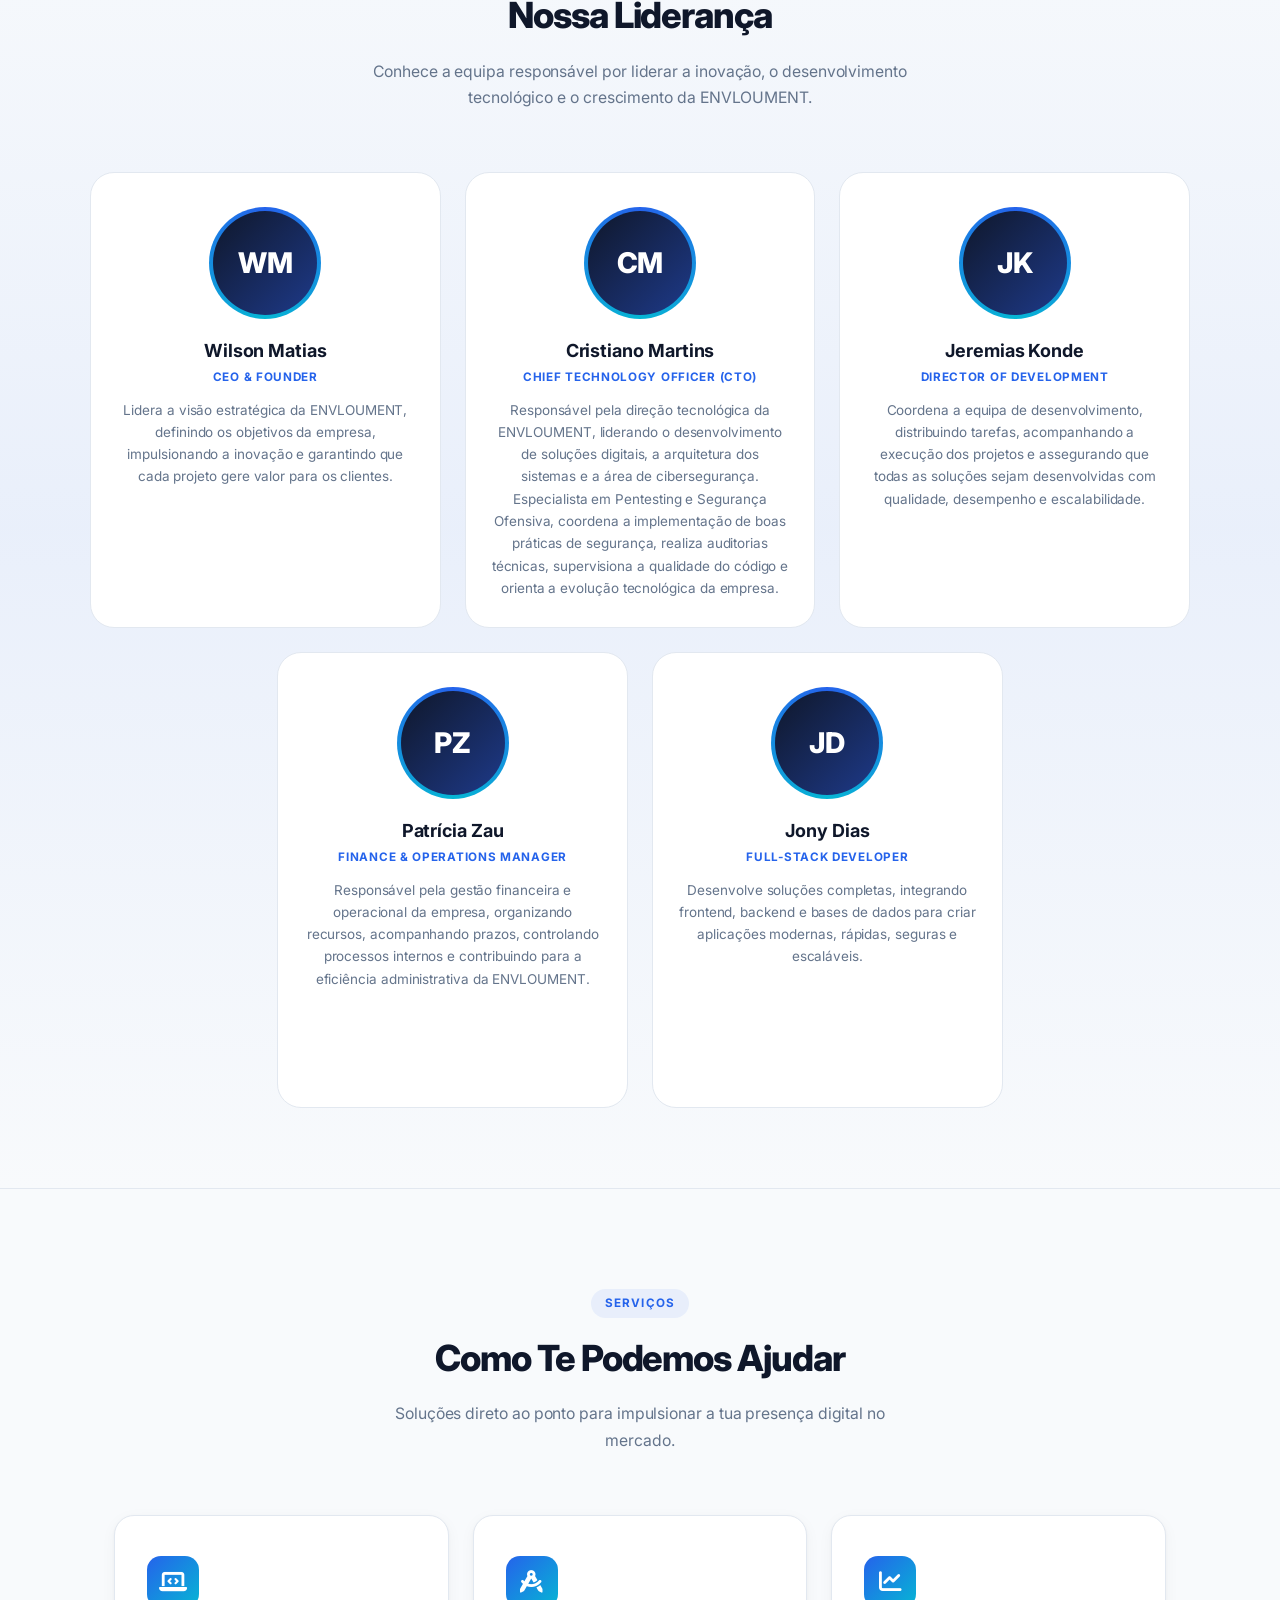
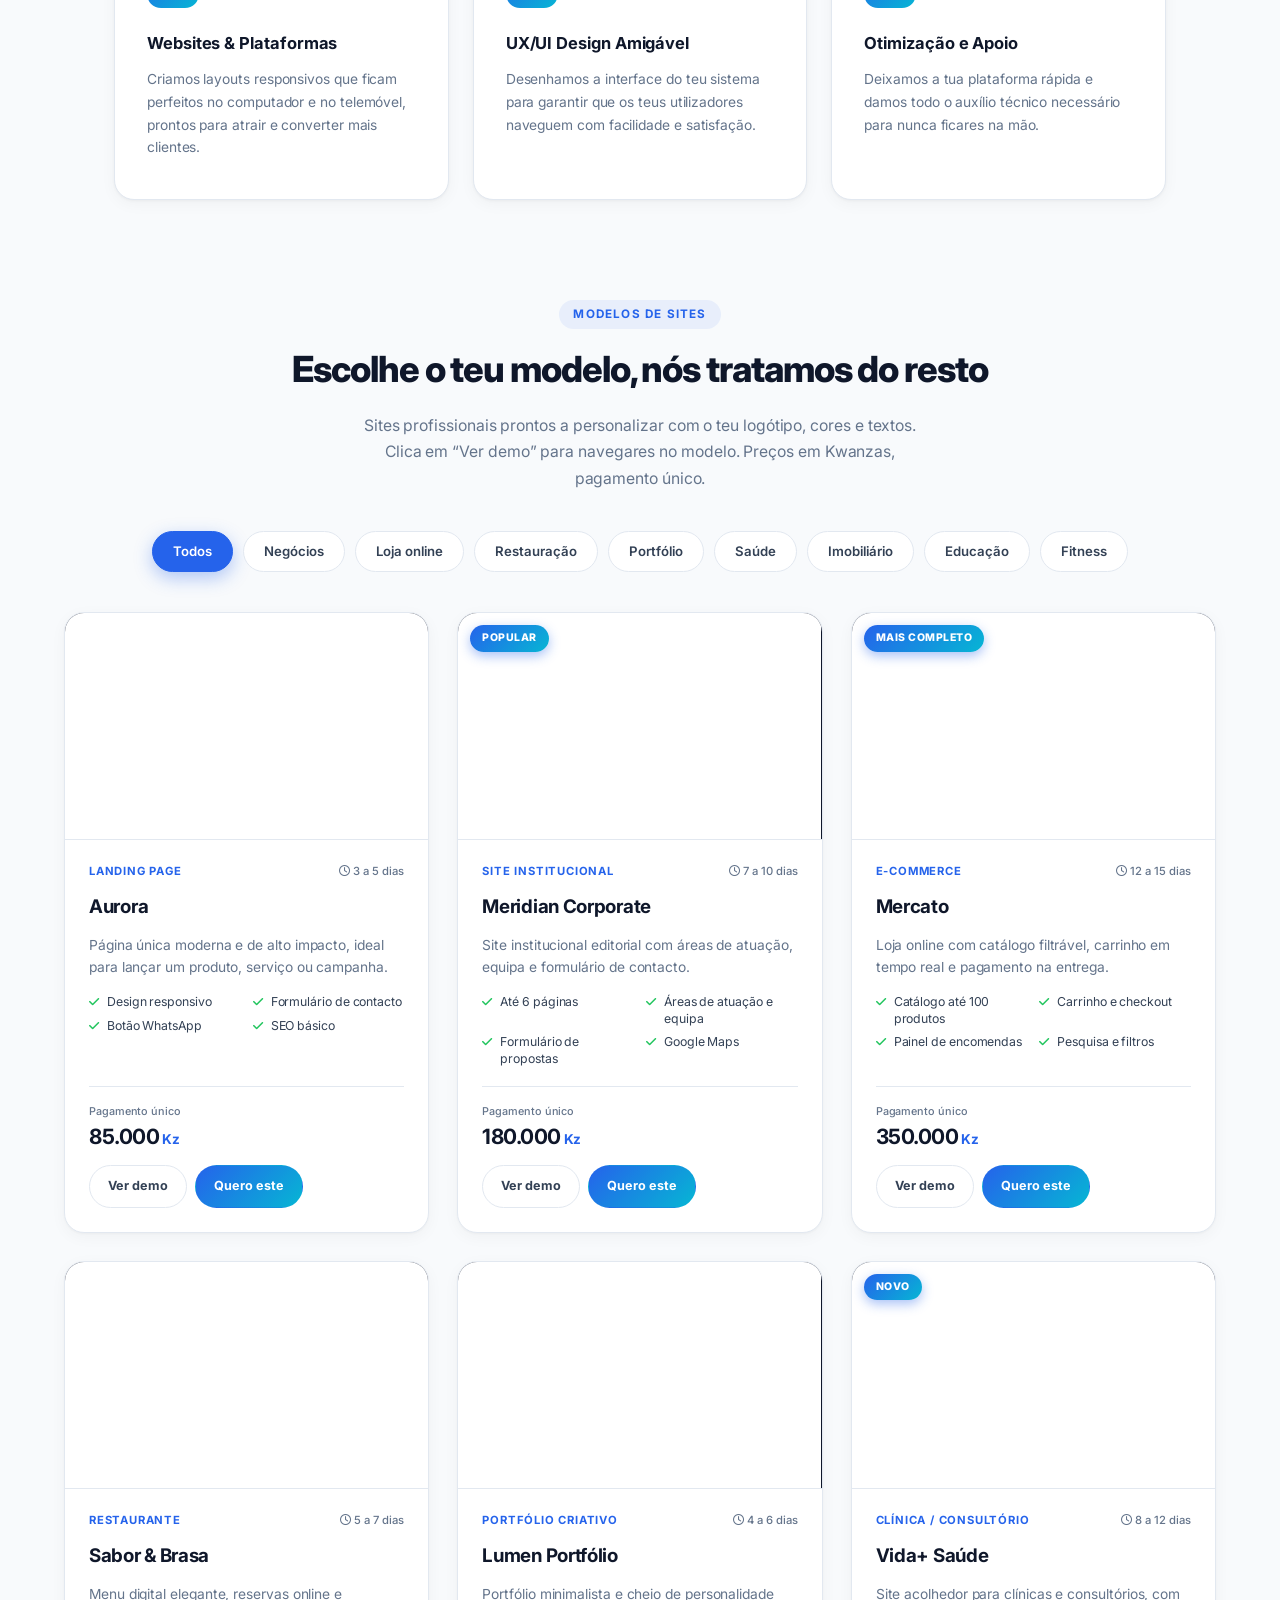
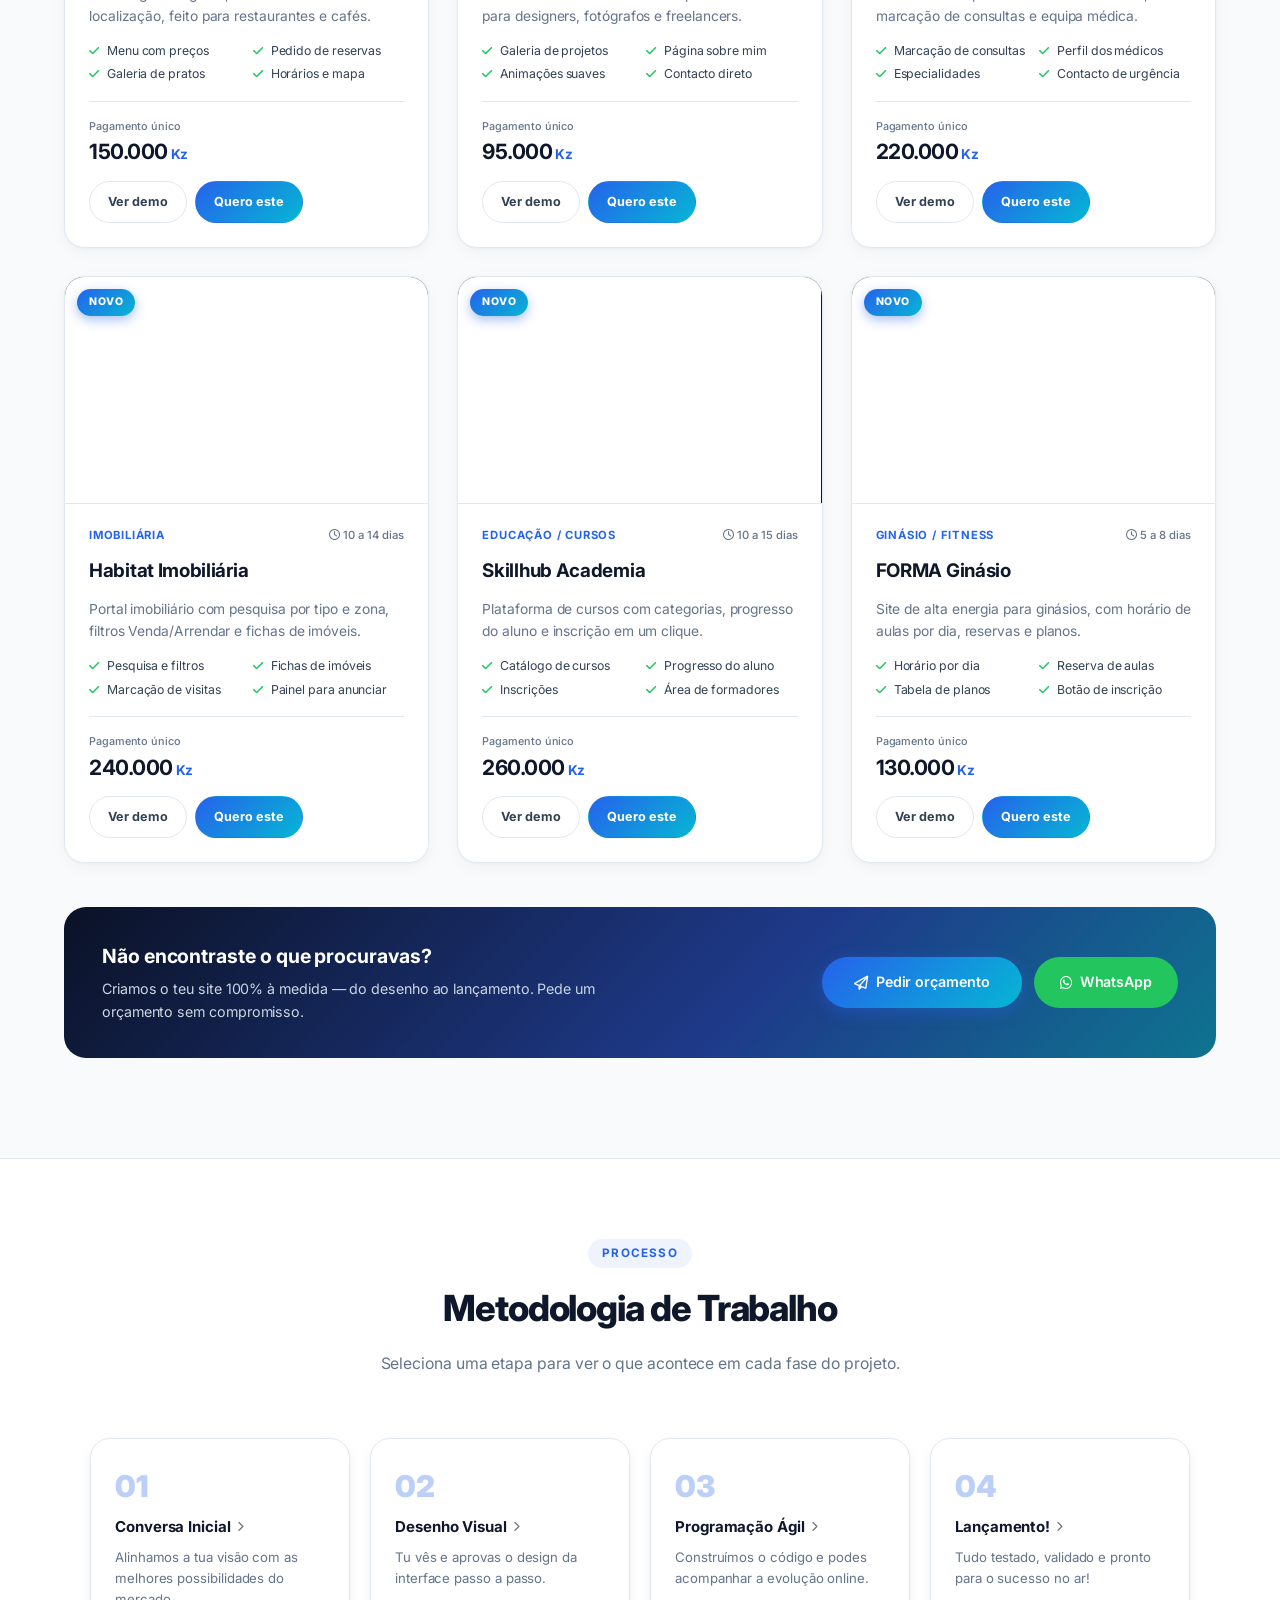
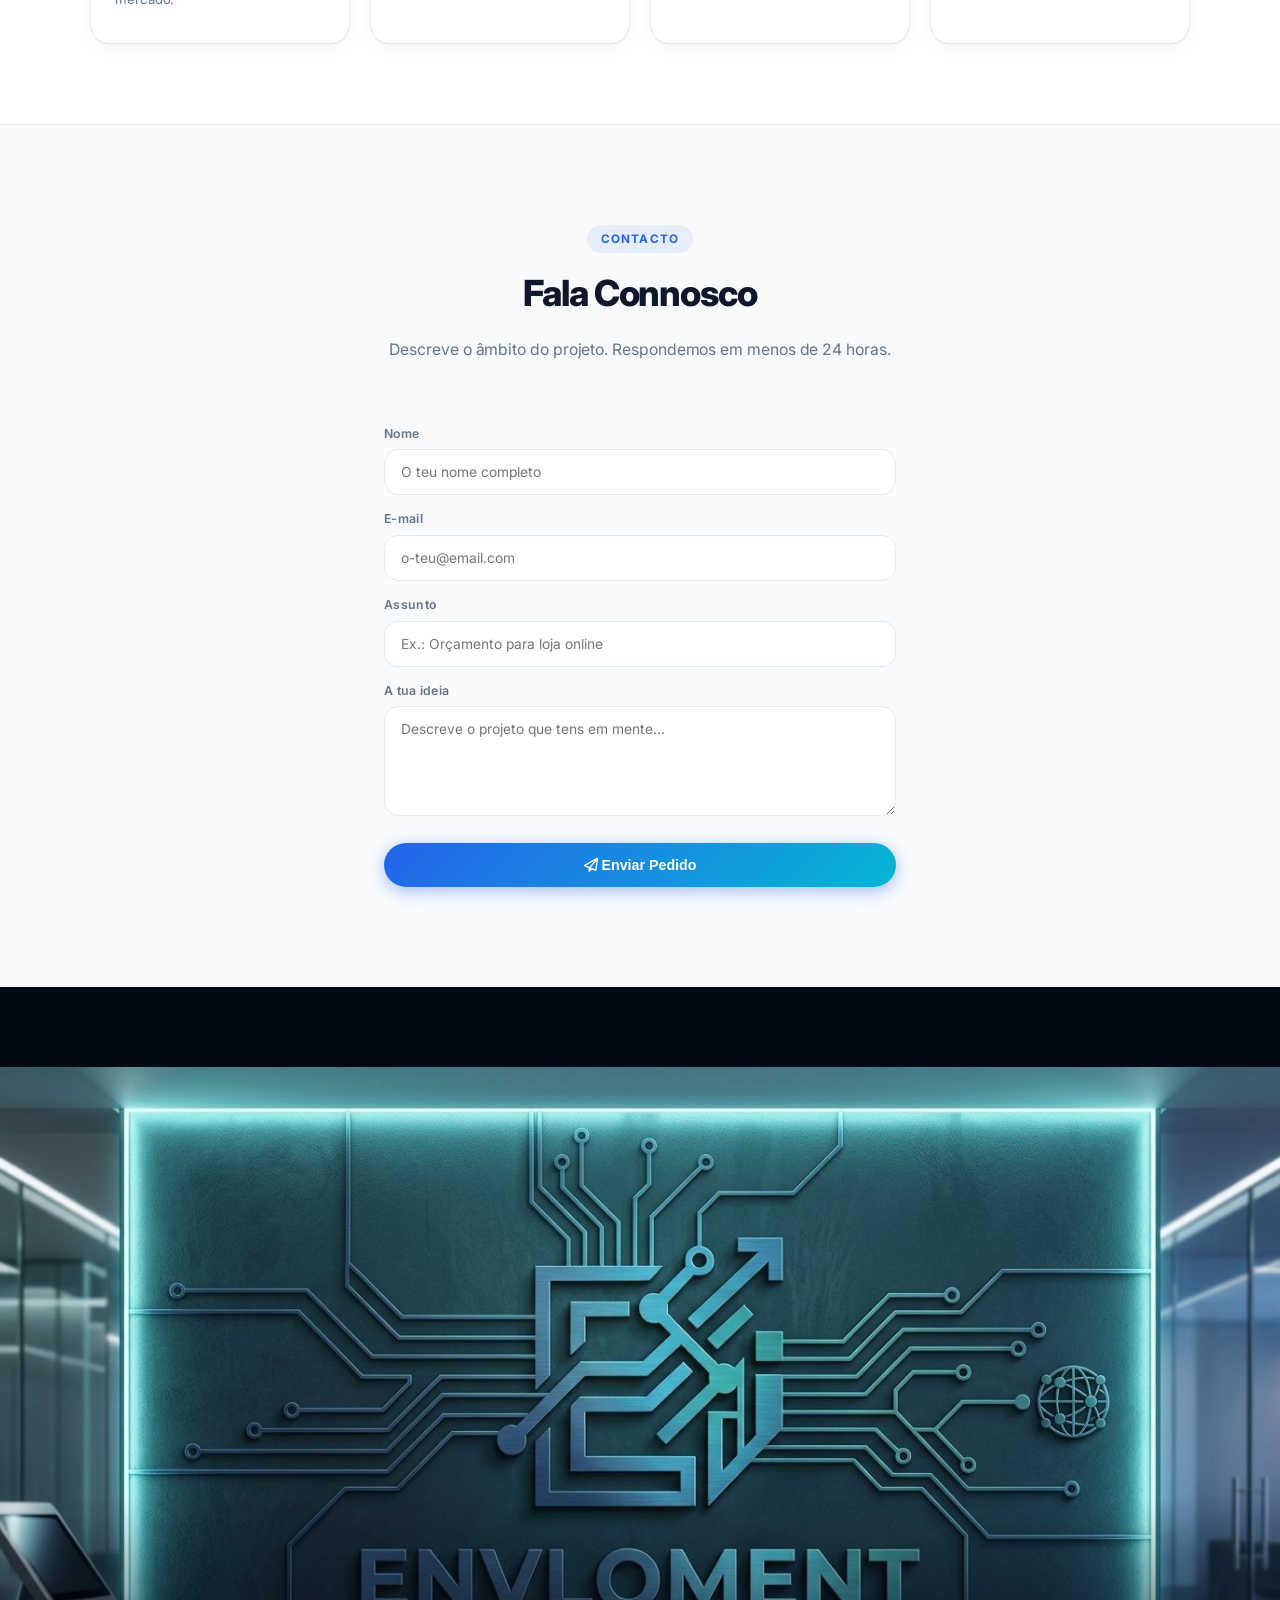
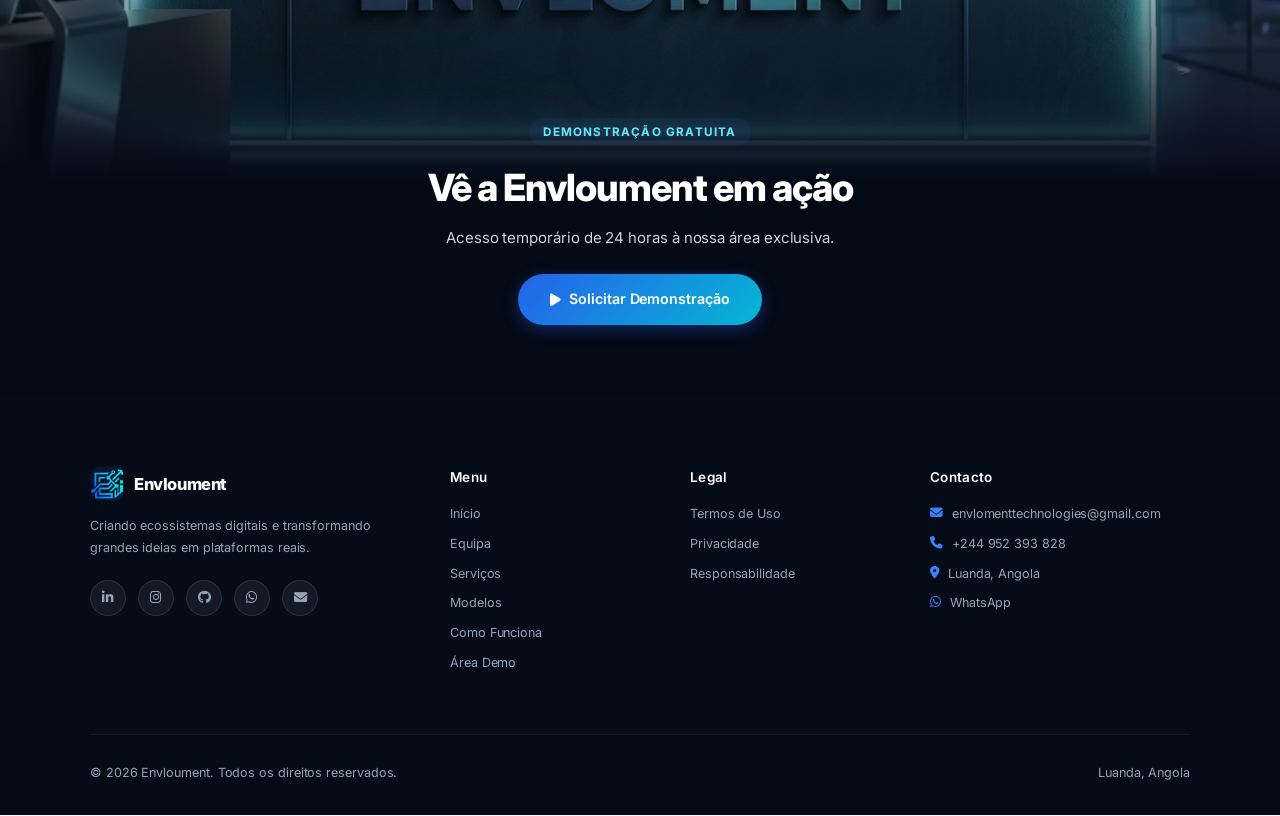
==== commit 5a30d284: "Add files via upload" ====
--- a/index.html
+++ b/index.html
@@ -1624,6 +1624,69 @@
         .form-grupo input, .form-grupo textarea { border-radius: 14px; }
         footer { background: #060b18; }
 
+        /* ══════════ ASSISTENTE + FORMULÁRIO ══════════ */
+        #chat-window { width: min(380px, calc(100vw - 32px)); height: min(520px, calc(100dvh - 120px)); max-height: none; }
+        #chat-window:not(.open) { visibility: hidden; position: absolute; right: 0; bottom: 64px; }
+        .chat-messages { overscroll-behavior: contain; min-height: 0; }
+        .msg-bubble { overflow-wrap: anywhere; word-break: break-word; max-width: 85%; }
+        #chat-input { min-width: 0; }
+        .chat-chips { display: flex; flex-wrap: wrap; gap: 6px; padding: 0 0 4px 36px; }
+        .chat-chips button { border: 1px solid var(--azul-claro); background: transparent; color: var(--azul-claro); border-radius: 50px; padding: 6px 12px; font: 600 .78rem inherit; font-family: inherit; cursor: pointer; text-align: left; }
+        .chat-chips button:hover { background: var(--azul-claro); color: #fff; }
+        .form-status { margin-top: 12px; font-size: .9rem; border-radius: 12px; }
+        .form-status.ok { padding: 12px 14px; background: rgba(34,197,94,.12); color: #16a34a; }
+        .form-status.err { padding: 12px 14px; background: rgba(239,68,68,.12); color: #ef4444; }
+        @media (max-width: 480px) {
+            #chat-bubble .bubble-label, #chat-bubble .bubble-dot { display: none; }
+            #chat-bubble { padding: 12px; }
+            #chat-window { width: calc(100vw - 32px); height: min(480px, calc(100dvh - 100px)); }
+        }
+
+
+        /* ══════════ v3: FUNDO, LIDERANÇA, EFEITOS ══════════ */
+        .hero::before { background: linear-gradient(180deg, rgba(7,12,28,.58) 0%, rgba(7,12,28,.90) 100%), radial-gradient(circle at 15% 25%, rgba(37,99,235,.35) 0, transparent 42%), radial-gradient(circle at 85% 75%, rgba(6,182,212,.28) 0, transparent 40%), url('/static/img/fundo.jpg') center 30% / cover no-repeat, #0b1226; z-index: 0; }
+        #net { position: absolute; inset: 0; width: 100%; height: 100%; z-index: 1; opacity: .75; pointer-events: none; }
+        .hero > *:not(canvas) { position: relative; z-index: 2; }
+        .cta-final { background: linear-gradient(135deg, #0b1226 0%, #1e3a8a 60%, #0e7490 100%); padding: 80px 0 72px; margin-top: 90px; }
+        .cta-final::before { display: none; }
+        .cta-final-inner { margin-top: 0; }
+        @media (max-width: 700px) { .cta-final-inner { margin-top: 0; } }
+        .tech-strip { background: #070c1c; border-top: 1px solid rgba(148,163,184,.14); border-bottom: 1px solid rgba(148,163,184,.14); overflow: hidden; padding: 14px 0; }
+        .tech-strip .track { display: flex; width: max-content; animation: faixa 38s linear infinite; }
+        .tech-strip span { font: 600 .74rem ui-monospace, SFMono-Regular, Menlo, Consolas, monospace; letter-spacing: .18em; text-transform: uppercase; color: #64748b; padding: 0 26px; white-space: nowrap; }
+        .tech-strip span::before { content: "›"; color: #22d3ee; margin-right: 12px; }
+        @keyframes faixa { to { transform: translateX(-50%); } }
+        .equipa-section { background: linear-gradient(180deg, var(--gelo) 0%, rgba(37,99,235,.07) 50%, var(--gelo) 100%); }
+        .grid-lider { display: grid; grid-template-columns: repeat(6, 1fr); grid-auto-rows: 1fr; gap: 24px; max-width: 1140px; margin: 48px auto 0; }
+        .lider-card { grid-column: span 2; position: relative; display: flex; flex-direction: column; align-items: center; text-align: center; background: var(--card-bg); border: 1px solid var(--borda); border-radius: 24px; padding: 34px 26px 28px; overflow: hidden; transition: transform .35s cubic-bezier(.16,1,.3,1), box-shadow .35s, border-color .35s; }
+        .lider-card:nth-child(4) { grid-column: 2 / span 2; }
+        .lider-card:nth-child(5) { grid-column: 4 / span 2; }
+        .equipa-section:not(.active) .lider-card { opacity: 0; }
+        .equipa-section.active .lider-card { animation: subir .8s cubic-bezier(.16,1,.3,1) var(--d, 0s) backwards; }
+        @keyframes subir { from { opacity: 0; transform: translateY(34px) scale(.97); } }
+        .lider-card::after { content: ""; position: absolute; inset: 0; pointer-events: none; opacity: 0; transition: opacity .3s; background: radial-gradient(320px circle at var(--mx, 50%) var(--my, 0%), rgba(37,99,235,.14), transparent 65%); }
+        .lider-card:hover { transform: translateY(-8px); box-shadow: 0 26px 60px rgba(37,99,235,.18); border-color: rgba(59,130,246,.55); }
+        .lider-card:hover::after { opacity: 1; }
+        .lider-foto { position: relative; flex: none; width: 112px; height: 112px; border-radius: 50%; padding: 4px; background: conic-gradient(from 0deg, #2563eb, #06b6d4, #2563eb); margin-bottom: 18px; transition: transform .5s cubic-bezier(.16,1,.3,1); }
+        .lider-card:hover .lider-foto { transform: rotate(8deg) scale(1.06); }
+        .lider-foto > span { width: 100%; height: 100%; border-radius: 50%; display: grid; place-items: center; background: linear-gradient(135deg, #0f172a, #1e3a8a); color: #fff; font-weight: 800; font-size: 1.9rem; }
+        .lider-foto > img { position: absolute; inset: 4px; width: calc(100% - 8px); height: calc(100% - 8px); border-radius: 50%; object-fit: cover; background: var(--card-bg); }
+        .lider-card h3 { font-size: 1.2rem; margin-bottom: 2px; color: var(--azul-escuro); }
+        .lider-cargo { color: var(--azul-claro); font-weight: 700; font-size: .78rem; letter-spacing: .06em; text-transform: uppercase; margin-bottom: 12px; }
+        .lider-card p { color: var(--texto-mutado); font-size: .9rem; line-height: 1.65; flex: 1; }
+        .lider-redes { display: flex; gap: 10px; margin-top: 16px; }
+        .lider-redes:empty { display: none; }
+        .lider-redes a { width: 36px; height: 36px; border-radius: 50%; display: grid; place-items: center; background: rgba(37,99,235,.1); color: var(--azul-claro); transition: .25s; }
+        .lider-redes a:hover { background: var(--azul-claro); color: #fff; transform: translateY(-3px); }
+        @media (max-width: 1000px) { .grid-lider { grid-template-columns: repeat(2, 1fr); } .lider-card, .lider-card:nth-child(4), .lider-card:nth-child(5) { grid-column: auto; } .lider-card:nth-child(5) { grid-column: 1 / -1; width: calc(50% - 12px); justify-self: center; } }
+        @media (max-width: 640px) { .grid-lider { grid-template-columns: 1fr; } .lider-card:nth-child(5) { width: auto; } }
+        .hero h1 .txt-animado::after { content: ""; display: inline-block; width: 3px; height: .9em; background: #67e8f9; margin-left: 4px; vertical-align: -.1em; animation: piscar 1s steps(1) infinite; }
+        @keyframes piscar { 50% { opacity: 0; } }
+        .btn-principal, .nav-btn { position: relative; overflow: hidden; }
+        .btn-principal::after { content: ""; position: absolute; top: 0; left: -80%; width: 50%; height: 100%; background: linear-gradient(100deg, transparent, rgba(255,255,255,.35), transparent); transform: skewX(-20deg); animation: brilho 4.5s ease-in-out infinite; }
+        @keyframes brilho { 0%, 60% { left: -80%; } 100% { left: 140%; } }
+        @media (prefers-reduced-motion: reduce) { .lider-card, .tech-strip .track, .btn-principal::after, .txt-animado::after { animation: none !important; } .equipa-section:not(.active) .lider-card { opacity: 1; } }
+
         /* ══════════ DESEMPENHO MOBILE ══════════ */
         @media (max-width: 768px) {
             .hero::before { animation: none; will-change: auto; }
@@ -1705,6 +1768,7 @@
 
     <!-- Hero -->
     <section id="inicio" class="hero" aria-label="Apresentação">
+        <canvas id="net" aria-hidden="true"></canvas>
         <div class="hero-content">
             <div class="hero-badge">
                 <i class="fa-solid fa-circle" style="font-size: 0.5rem; color: #4ade80;"></i>
@@ -1724,10 +1788,11 @@
     </section>
 
     <!-- Stats Strip -->
+    <div class="tech-strip" aria-hidden="true"><div class="track"><span>Frontend</span><span>Backend</span><span>APIs REST</span><span>Bases de dados</span><span>Cibersegurança</span><span>Cloud</span><span>UX/UI</span><span>DevOps</span><span>Pentesting</span><span>E-commerce</span><span>Frontend</span><span>Backend</span><span>APIs REST</span><span>Bases de dados</span><span>Cibersegurança</span><span>Cloud</span><span>UX/UI</span><span>DevOps</span><span>Pentesting</span><span>E-commerce</span></div></div>
     <div class="stats-strip reveal">
         <div class="stats-inner">
             <div class="stat-item">
-                <div class="stat-number">8</div>
+                <div class="stat-number">5</div>
                 <div class="stat-label">Profissionais na Equipa</div>
             </div>
             <div class="stat-item">
@@ -1739,7 +1804,7 @@
                 <div class="stat-label">Tempo de Resposta</div>
             </div>
             <div class="stat-item">
-                <div class="stat-number">3</div>
+                <div class="stat-number">9</div>
                 <div class="stat-label">Modelos Prontos a Personalizar</div>
             </div>
         </div>
@@ -1781,60 +1846,46 @@
     <section id="equipa" class="equipa-section reveal">
         <div class="equipa-inner">
             <div class="section-header">
-                <span class="section-eyebrow">Nossa Equipa</span>
-                <h2 class="section-title">Equipa Técnica</h2>
-                <p class="section-subtitle">Engenharia, segurança e design reunidos numa só equipa.</p>
-            </div>
-
-            <div class="grid-equipa">
-                <div class="membro-card">
-                    <div class="membro-avatar"><i class="fa-solid fa-crown"></i></div>
+                <span class="section-eyebrow">Liderança</span>
+                <h2 class="section-title">Nossa Liderança</h2>
+                <p class="section-subtitle">Conhece a equipa responsável por liderar a inovação, o desenvolvimento tecnológico e o crescimento da ENVLOUMENT.</p>
+            </div>
+            <div class="grid-lider">
+                <article class="lider-card" style="--d:0.0s">
+                    <div class="lider-foto"><span aria-hidden="true">WM</span><img src="/static/img/equipa/wilson.jpg" alt="Foto de Wilson Matias" width="104" height="104" loading="lazy" decoding="async" onerror="this.remove()"></div>
                     <h3>Wilson Matias</h3>
-                    <div class="membro-cargo">CEO & Founder</div>
-                    <p class="membro-bio">Lidera a visão estratégica da empresa, transformando ideias brutas em objetivos de negócio claros e orientando a equipa rumo à inovação.</p>
-                </div>
-                <div class="membro-card">
-                    <div class="membro-avatar"><i class="fa-solid fa-user-shield"></i></div>
+                    <div class="lider-cargo">CEO & Founder</div>
+                    <p>Lidera a visão estratégica da ENVLOUMENT, definindo os objetivos da empresa, impulsionando a inovação e garantindo que cada projeto gere valor para os clientes.</p>
+                    <div class="lider-redes" data-id="wilson"></div>
+                </article>
+                <article class="lider-card" style="--d:0.1s">
+                    <div class="lider-foto"><span aria-hidden="true">CM</span><img src="/static/img/equipa/cristiano.jpg" alt="Foto de Cristiano Martins" width="104" height="104" loading="lazy" decoding="async" onerror="this.remove()"></div>
                     <h3>Cristiano Martins</h3>
-                    <div class="membro-cargo">Security Analyst & Pen Tester</div>
-                    <p class="membro-bio">Atua na análise preventiva de segurança e infraestrutura, garantindo que as aplicações sejam desenvolvidas sob boas práticas e protegidas contra falhas.</p>
-                </div>
-                <div class="membro-card">
-                    <div class="membro-avatar"><i class="fa-solid fa-compass-drafting"></i></div>
+                    <div class="lider-cargo">Chief Technology Officer (CTO)</div>
+                    <p>Responsável pela direção tecnológica da ENVLOUMENT, liderando o desenvolvimento de soluções digitais, a arquitetura dos sistemas e a área de cibersegurança. Especialista em Pentesting e Segurança Ofensiva, coordena a implementação de boas práticas de segurança, realiza auditorias técnicas, supervisiona a qualidade do código e orienta a evolução tecnológica da empresa.</p>
+                    <div class="lider-redes" data-id="cristiano"></div>
+                </article>
+                <article class="lider-card" style="--d:0.2s">
+                    <div class="lider-foto"><span aria-hidden="true">JK</span><img src="/static/img/equipa/jeremias.jpg" alt="Foto de Jeremias Konde" width="104" height="104" loading="lazy" decoding="async" onerror="this.remove()"></div>
                     <h3>Jeremias Konde</h3>
-                    <div class="membro-cargo">Frontend Developer</div>
-                    <p class="membro-bio">Especialista em dar vida às interfaces, criando layouts reativos, fluidos e visualmente atraentes em qualquer tipo de ecrã.</p>
-                </div>
-                <div class="membro-card">
-                    <div class="membro-avatar"><i class="fa-solid fa-chart-pie"></i></div>
+                    <div class="lider-cargo">Director of Development</div>
+                    <p>Coordena a equipa de desenvolvimento, distribuindo tarefas, acompanhando a execução dos projetos e assegurando que todas as soluções sejam desenvolvidas com qualidade, desempenho e escalabilidade.</p>
+                    <div class="lider-redes" data-id="jeremias"></div>
+                </article>
+                <article class="lider-card" style="--d:0.3s">
+                    <div class="lider-foto"><span aria-hidden="true">PZ</span><img src="/static/img/equipa/patricia.jpg" alt="Foto de Patrícia Zau" width="104" height="104" loading="lazy" decoding="async" onerror="this.remove()"></div>
                     <h3>Patrícia Zau</h3>
-                    <div class="membro-cargo">Operations & Finance Manager</div>
-                    <p class="membro-bio">Coordena os recursos internos, prazos e a saúde financeira dos projetos, assegurando que as entregas aconteçam com máxima eficiência.</p>
-                </div>
-                <div class="membro-card">
-                    <div class="membro-avatar"><i class="fa-solid fa-server"></i></div>
-                    <h3>Jonilson José</h3>
-                    <div class="membro-cargo">Backend Developer</div>
-                    <p class="membro-bio">Responsável pela arquitetura por trás dos panos, construindo bases de dados robustas, APIs rápidas e regras de negócio lógicas e eficientes.</p>
-                </div>
-                <div class="membro-card">
-                    <div class="membro-avatar"><i class="fa-solid fa-code"></i></div>
+                    <div class="lider-cargo">Finance & Operations Manager</div>
+                    <p>Responsável pela gestão financeira e operacional da empresa, organizando recursos, acompanhando prazos, controlando processos internos e contribuindo para a eficiência administrativa da ENVLOUMENT.</p>
+                    <div class="lider-redes" data-id="patricia"></div>
+                </article>
+                <article class="lider-card" style="--d:0.4s">
+                    <div class="lider-foto"><span aria-hidden="true">JD</span><img src="/static/img/equipa/jony.jpg" alt="Foto de Jony Dias" width="104" height="104" loading="lazy" decoding="async" onerror="this.remove()"></div>
                     <h3>Jony Dias</h3>
-                    <div class="membro-cargo">Full-Stack Developer</div>
-                    <p class="membro-bio">Domina ambas as pontas do desenvolvimento, conectando o banco de dados à interface visual com código ágil e integrações dinâmicas.</p>
-                </div>
-                <div class="membro-card">
-                    <div class="membro-avatar"><i class="fa-solid fa-laptop-code"></i></div>
-                    <h3>Luís</h3>
-                    <div class="membro-cargo">Software Developer</div>
-                    <p class="membro-bio">Desenvolve funcionalidades robustas de ponta a ponta, com foco em código limpo, testável e fácil de manter a longo prazo.</p>
-                </div>
-                <div class="membro-card">
-                    <div class="membro-avatar"><i class="fa-solid fa-code-branch"></i></div>
-                    <h3>Otávio</h3>
-                    <div class="membro-cargo">Software Developer</div>
-                    <p class="membro-bio">Contribui na construção e otimização de novas funcionalidades, sempre atento a boas práticas de segurança e performance.</p>
-                </div>
+                    <div class="lider-cargo">Full-Stack Developer</div>
+                    <p>Desenvolve soluções completas, integrando frontend, backend e bases de dados para criar aplicações modernas, rápidas, seguras e escaláveis.</p>
+                    <div class="lider-redes" data-id="jony"></div>
+                </article>
             </div>
         </div>
     </section>
@@ -1938,15 +1989,22 @@
                 <input type="email" id="input-email" placeholder="o-teu@email.com" autocomplete="email" maxlength="120">
                 <span class="error-msg">Insere um e-mail válido.</span>
             </div>
+            <div class="form-grupo" id="grupo-assunto">
+                <label for="input-assunto">Assunto</label>
+                <input type="text" id="input-assunto" placeholder="Ex.: Orçamento para loja online" autocomplete="off" maxlength="120">
+                <span class="error-msg">Indica o assunto (mínimo 3 caracteres).</span>
+            </div>
             <div class="form-grupo" id="grupo-msg">
                 <label for="input-msg">A tua ideia</label>
-                <textarea id="input-msg" rows="5" placeholder="Descreve o projeto que tens em mente…" maxlength="1500"></textarea>
+                <textarea id="input-msg" rows="5" placeholder="Descreve o projeto que tens em mente…" maxlength="2000"></textarea>
                 <span class="error-msg">Por favor, descreve a tua ideia.</span>
             </div>
             <button type="submit" class="btn-principal btn-submit">
                 <span class="btn-text"><i class="fa-regular fa-paper-plane"></i> Enviar Pedido</span>
                 <span class="btn-spinner"></span>
             </button>
+            <input type="text" id="input-website" tabindex="-1" autocomplete="off" aria-hidden="true" style="position:absolute;left:-9999px;width:1px;height:1px;opacity:0">
+            <div id="form-status" class="form-status" role="status" aria-live="polite"></div>
         </form>
     </section>
 
@@ -2036,7 +2094,7 @@
             </div>
             <div class="chat-messages" id="chat-messages"></div>
             <div class="chat-footer">
-                <input type="text" id="chat-input" placeholder="Escreve a tua pergunta…" 
+                <input type="text" id="chat-input" maxlength="300" autocomplete="off" placeholder="Escreve a tua pergunta…" 
                     onkeydown="if(event.key==='Enter' && !event.shiftKey){ event.preventDefault(); enviarMsgChat(); }"
                     aria-label="Mensagem para o assistente">
                 <button id="chat-send" onclick="enviarMsgChat()" aria-label="Enviar mensagem">
@@ -2122,7 +2180,7 @@
                 <button type="button" class="dm-close" onclick="fecharDemo()" aria-label="Fechar">&times;</button>
             </div>
         </div>
-        <div class="dm-stage"><div class="dm-frame" id="dm-frame"><iframe id="dm-iframe" sandbox="" title="Demonstração do modelo"></iframe></div></div>
+        <div class="dm-stage"><div class="dm-frame" id="dm-frame"><iframe id="dm-iframe" sandbox="allow-scripts" title="Demonstração do modelo"></iframe></div></div>
     </div>
 
     <!-- Toast -->
@@ -2290,249 +2348,139 @@
             return valido;
         }
 
+        function mostrarStatus(txt, erro) {
+            const el = document.getElementById('form-status');
+            el.textContent = txt; el.className = 'form-status ' + (erro ? 'err' : 'ok');
+        }
+
+        // Envio direto: o servidor guarda o pedido e envia o e-mail para a equipa.
         async function enviarProjeto(event) {
             event.preventDefault();
-
             const nome = validarCampo('input-nome', 'grupo-nome', v => v.length >= 2 && v.length <= 80);
             const email = validarCampo('input-email', 'grupo-email', v => /^[^\s@]+@[^\s@]+\.[^\s@]+$/.test(v) && v.length <= 120);
-            const msg = validarCampo('input-msg', 'grupo-msg', v => v.length >= 10 && v.length <= 1500);
-
-            if (!nome || !email || !msg) return;
-
-            const nomeVal = document.getElementById('input-nome').value.trim();
-            const emailVal = document.getElementById('input-email').value.trim();
-            const msgVal = document.getElementById('input-msg').value.trim();
-
+            const msg = validarCampo('input-msg', 'grupo-msg', v => v.length >= 10 && v.length <= 2000);
+            const assunto = validarCampo('input-assunto', 'grupo-assunto', v => v.length >= 3 && v.length <= 120);
+            if (!nome || !email || !assunto || !msg) { mostrarStatus('Verifica os campos assinalados.', true); return; }
             const btn = document.querySelector('.btn-submit');
             if (btn.disabled) return;
-            btn.classList.add('loading');
-            btn.disabled = true;
-
-            const enviado = await enviarLead(nomeVal, emailVal, msgVal);
-            btn.classList.remove('loading');
-            btn.disabled = false;
-            if (!enviado) {
-                dispararToastLateral('Não foi possível enviar o pedido. Tenta novamente ou contacta-nos por WhatsApp.', true);
-                return;
+            btn.classList.add('loading'); btn.disabled = true; mostrarStatus('', false);
+            const r = await enviarLead({
+                nome: document.getElementById('input-nome').value.trim(),
+                email: document.getElementById('input-email').value.trim(),
+                assunto: document.getElementById('input-assunto').value.trim(),
+                mensagem: document.getElementById('input-msg').value.trim(),
+                website: document.getElementById('input-website').value
+            });
+            btn.classList.remove('loading'); btn.disabled = false;
+            if (r.ok) {
+                document.getElementById('formulario-projeto').reset();
+                mostrarStatus('Pedido enviado! Respondemos para o teu e-mail em menos de 24 horas.', false);
+            } else {
+                mostrarStatus(r.erro, true);
             }
-
-            abrirModalAI(nomeVal, msgVal);
-            document.getElementById('formulario-projeto').reset();
-            ['input-nome','input-email','input-msg'].forEach(id => document.getElementById(id).classList.remove('error'));
-            ['grupo-nome','grupo-email','grupo-msg'].forEach(id => document.getElementById(id).classList.remove('has-error'));
-            await gerarRespostaIA(nomeVal, msgVal);
-        }
-
-        // Envia o pedido ao backend (guardado na base de dados, visível em /admin). Devolve true/false.
-        async function enviarLead(nome, email, mensagem) {
+        }
+
+        async function enviarLead(dados) {
             try {
-                const resp = await fetch('/api/contato', {
-                    method: 'POST',
-                    headers: { 'Content-Type': 'application/json' },
-                    body: JSON.stringify({ nome, email, mensagem })
-                });
-                return resp.ok;
+                const resp = await fetch('/api/contact', { method: 'POST', headers: { 'Content-Type': 'application/json' }, body: JSON.stringify(dados) });
+                if (resp.ok) return { ok: true };
+                const j = await resp.json().catch(() => ({}));
+                return { ok: false, erro: j.error || 'Não foi possível enviar. Tenta novamente ou fala connosco por WhatsApp.' };
             } catch (err) {
-                return false;
+                return { ok: false, erro: 'Sem ligação ao servidor. Tenta novamente ou fala connosco por WhatsApp.' };
             }
         }
 
-        // ── AI MODAL ──
-        function abrirModalAI(nome, mensagem) {
-            const modal = document.getElementById('meuModal');
-            const conteudo = document.getElementById('conteudoModal');
-            conteudo.innerHTML = `
-                <h3 id="modal-titulo" style="display:flex;align-items:center;gap:10px;margin-bottom:18px;">
-                    <span style="width:36px;height:36px;border-radius:50%;background:linear-gradient(135deg,#2563eb,#3b82f6);display:flex;align-items:center;justify-content:center;flex-shrink:0;">
-                        <i class="fa-solid fa-robot" style="color:white;font-size:0.9rem;"></i>
-                    </span>
-                    Pedido recebido
-                </h3>
-                <div style="background:var(--gelo);border:1px solid var(--borda);border-radius:12px;padding:14px 16px;margin-bottom:18px;font-size:0.88rem;color:var(--texto-mutado);">
-                    <strong style="color:var(--texto-principal);">${escapeHtml(nome)} escreveu:</strong><br>
-                    <span style="font-style:italic;">"${escapeHtml(mensagem)}"</span>
-                </div>
-                <div id="ai-resposta" style="font-size:0.96rem;line-height:1.75;color:var(--texto-principal);min-height:80px;">
-                    <div style="display:flex;align-items:center;gap:10px;color:var(--texto-mutado);">
-                        <div class="ai-dots">
-                            <span></span><span></span><span></span>
-                        </div>
-                        A preparar a resposta…
-                    </div>
-                </div>
-                <a href="${urlWhats('Olá! Acabei de enviar um pedido pelo site (' + nome + '). Podemos continuar por aqui?')}" target="_blank" rel="noopener noreferrer" style="display:inline-flex;align-items:center;gap:8px;margin-top:14px;background:#22c55e;color:#fff;text-decoration:none;padding:10px 20px;border-radius:50px;font-weight:600;font-size:.9rem"><i class="fa-brands fa-whatsapp"></i> Continuar no WhatsApp</a>
-                <div id="ai-followup" style="display:none;margin-top:20px;border-top:1px solid var(--borda);padding-top:18px;">
-                    <p style="font-size:0.85rem;color:var(--texto-mutado);margin-bottom:10px;">Tens mais alguma dúvida? Pergunta aqui:</p>
-                    <div style="display:flex;gap:8px;">
-                        <input id="followup-input" type="text" placeholder="Escreve a tua pergunta…"
-                            style="flex:1;padding:10px 14px;border:1px solid var(--borda);border-radius:50px;background:var(--card-bg);color:var(--texto-principal);font-size:0.9rem;outline:none;font-family:inherit;"
-                            onkeydown="if(event.key==='Enter')enviarFollowup()">
-                        <button onclick="enviarFollowup()" style="background:var(--azul-claro);color:white;border:none;border-radius:50px;padding:10px 18px;cursor:pointer;font-size:0.88rem;font-weight:600;font-family:inherit;transition:background 0.2s;"
-                            onmouseover="this.style.background='var(--azul-hover)'" onmouseout="this.style.background='var(--azul-claro)'">
-                            <i class="fa-solid fa-paper-plane"></i>
-                        </button>
-                    </div>
-                </div>
-            `;
-            modal.style.display = 'flex';
-            setTimeout(() => modal.querySelector('.close-btn')?.focus(), 50);
-        }
-
-        // Assistente virtual: respostas locais baseadas em regras (sem serviços externos).
+        // ── ASSISTENTE ──
+        const CHAT_MAX_MSGS = 40, CHAT_HIST = 8, CHAT_MAX_CHARS = 300;
+        const SUGESTOES = ['Quanto custa um site?', 'Quais são os prazos?', 'Como funciona a demonstração?', 'Fazem lojas online?', 'Têm gestão de stock?', 'Como vos contacto?'];
+        let chatAberto = false, chatHistorico = [], chatIniciado = false, chatOcupado = false, iaServidor = true;
+        const perguntadas = new Set();
+
         async function chamarAPI(historico, contexto) {
+            if (iaServidor) {
+                try {
+                    const ctl = new AbortController(); const t = setTimeout(() => ctl.abort(), 15000);
+                    const r = await fetch('/api/assistente', { method: 'POST', headers: { 'Content-Type': 'application/json' },
+                        body: JSON.stringify({ messages: historico.slice(-CHAT_HIST) }), signal: ctl.signal });
+                    clearTimeout(t);
+                    const j = await r.json().catch(() => ({}));
+                    if (r.ok && j.reply) return j.reply;
+                    if (r.status === 429 && j.error) return j.error;
+                    if (r.status === 503) iaServidor = false;   // IA não configurada: usa só respostas locais
+                } catch (e) {}
+            }
             return respostaLocal(contexto, historico);
         }
-
-        // ── FLOATING CHAT WIDGET ──
-        let chatAberto = false;
-        let chatHistorico = [];
-        let chatIniciado = false;
 
         function toggleChat() {
             chatAberto = !chatAberto;
-            const win = document.getElementById('chat-window');
-            const btn = document.getElementById('chat-bubble');
+            const win = document.getElementById('chat-window'), btn = document.getElementById('chat-bubble');
             win.classList.toggle('open', chatAberto);
             btn.setAttribute('aria-expanded', chatAberto);
-
             if (chatAberto && !chatIniciado) {
                 chatIniciado = true;
-                // Greeting message after short delay
-                setTimeout(() => {
-                    adicionarMsgBot('Olá! Sou o assistente virtual da **Envloument**. Posso indicar modelos, preços em Kz, prazos e contactos. Em que posso ajudar?');
-                }, 300);
+                adicionarMsgBot('Olá! Sou o assistente virtual da **Envloument**. Pergunta-me sobre preços, prazos, modelos, demonstração ou contactos.');
+                mostrarSugestoes(6);
             }
-
-            if (chatAberto) {
-                setTimeout(() => document.getElementById('chat-input')?.focus(), 350);
-            }
-        }
-
+            if (chatAberto) setTimeout(() => document.getElementById('chat-input')?.focus(), 350);
+        }
+
+        function limitarMensagens() {
+            const c = document.getElementById('chat-messages');
+            while (c.children.length > CHAT_MAX_MSGS) c.removeChild(c.firstChild);
+            c.scrollTop = c.scrollHeight;
+        }
         function adicionarMsgBot(texto) {
-            const container = document.getElementById('chat-messages');
-            const div = document.createElement('div');
-            div.className = 'msg bot';
-            div.innerHTML = `
-                <div class="msg-avatar"><i class="fa-solid fa-robot" style="font-size:0.7rem;"></i></div>
-                <div class="msg-bubble">${formatarTexto(texto)}</div>
-            `;
-            container.appendChild(div);
-            container.scrollTop = container.scrollHeight;
-            return div;
-        }
-
+            const div = document.createElement('div'); div.className = 'msg bot';
+            div.innerHTML = '<div class="msg-avatar"><i class="fa-solid fa-robot" style="font-size:0.7rem;"></i></div><div class="msg-bubble">' + formatarTexto(texto) + '</div>';
+            document.getElementById('chat-messages').appendChild(div); limitarMensagens();
+        }
         function adicionarMsgUser(texto) {
-            const container = document.getElementById('chat-messages');
-            const div = document.createElement('div');
-            div.className = 'msg user';
-            div.innerHTML = `<div class="msg-bubble">${escapeHtml(texto)}</div>`;
-            container.appendChild(div);
-            container.scrollTop = container.scrollHeight;
-        }
-
+            const div = document.createElement('div'); div.className = 'msg user';
+            div.innerHTML = '<div class="msg-bubble">' + escapeHtml(texto) + '</div>';
+            document.getElementById('chat-messages').appendChild(div); limitarMensagens();
+        }
         function adicionarMsgTyping() {
-            const container = document.getElementById('chat-messages');
-            const div = document.createElement('div');
-            div.className = 'msg bot';
-            div.id = 'typing-indicator';
-            div.innerHTML = `
-                <div class="msg-avatar"><i class="fa-solid fa-robot" style="font-size:0.7rem;"></i></div>
-                <div class="msg-bubble" style="padding:12px 16px;">
-                    <div class="ai-dots"><span></span><span></span><span></span></div>
-                </div>
-            `;
-            container.appendChild(div);
-            container.scrollTop = container.scrollHeight;
-        }
-
-        function removerTyping() {
-            document.getElementById('typing-indicator')?.remove();
-        }
-
-        function formatarTexto(txt) {
-            return escapeHtml(String(txt))
-                .replace(/\*\*(.*?)\*\*/g, '<strong>$1</strong>')
-                .replace(/\n\n/g, '<br><br>')
-                .replace(/\n/g, '<br>');
+            const div = document.createElement('div'); div.className = 'msg bot'; div.id = 'typing-indicator';
+            div.innerHTML = '<div class="msg-avatar"><i class="fa-solid fa-robot" style="font-size:0.7rem;"></i></div><div class="msg-bubble" style="padding:12px 16px;"><div class="ai-dots"><span></span><span></span><span></span></div></div>';
+            document.getElementById('chat-messages').appendChild(div); limitarMensagens();
+        }
+        function removerTyping() { document.getElementById('typing-indicator')?.remove(); }
+
+        function mostrarSugestoes(max) {
+            document.querySelector('.chat-chips')?.remove();
+            const livres = SUGESTOES.filter(x => !perguntadas.has(x)).slice(0, max || 3);
+            if (!livres.length) return;
+            const box = document.createElement('div'); box.className = 'chat-chips';
+            livres.forEach(q => { const b = document.createElement('button'); b.type = 'button'; b.textContent = q; b.addEventListener('click', () => enviarMsgChat(q)); box.appendChild(b); });
+            document.getElementById('chat-messages').appendChild(box); limitarMensagens();
         }
 
         function escapeHtml(txt) {
             return String(txt).replace(/&/g,'&amp;').replace(/</g,'&lt;').replace(/>/g,'&gt;').replace(/"/g,'&quot;').replace(/'/g,'&#39;');
         }
-
-        async function enviarMsgChat() {
-            const input = document.getElementById('chat-input');
-            const sendBtn = document.getElementById('chat-send');
-            const texto = input.value.trim();
-            if (!texto || sendBtn.disabled) return;
-
-            input.value = '';
-            input.disabled = true;
-            sendBtn.disabled = true;
-
+        function formatarTexto(txt) {
+            return escapeHtml(String(txt)).replace(/\*\*(.*?)\*\*/g, '<strong>$1</strong>').replace(/\n\n/g, '<br><br>').replace(/\n/g, '<br>');
+        }
+
+        async function enviarMsgChat(direto) {
+            const input = document.getElementById('chat-input'), sendBtn = document.getElementById('chat-send');
+            const texto = String(typeof direto === 'string' ? direto : input.value).trim().slice(0, CHAT_MAX_CHARS);
+            if (!texto || chatOcupado) return;
+            chatOcupado = true; input.value = ''; sendBtn.disabled = true;
+            document.querySelector('.chat-chips')?.remove(); perguntadas.add(texto);
             adicionarMsgUser(texto);
-            chatHistorico.push({ role: 'user', content: texto });
-
+            chatHistorico.push({ role: 'user', content: texto }); chatHistorico = chatHistorico.slice(-CHAT_HIST);
             adicionarMsgTyping();
-
-            const resposta = await chamarAPI(chatHistorico, 'chat');
-            chatHistorico.push({ role: 'assistant', content: resposta });
-
-            removerTyping();
-            adicionarMsgBot(resposta);
-
-            input.disabled = false;
-            sendBtn.disabled = false;
-            input.focus();
-        }
-
-        // ── FORM AI RESPONSE ──
-        let conversaHistorico = [];
-
-        async function gerarRespostaIA(nome, mensagem) {
-            conversaHistorico = [{ role: 'user', content: `O meu nome é ${nome}. A minha ideia de projeto: ${mensagem}` }];
-            const resposta = await chamarAPI(conversaHistorico, 'form');
-            conversaHistorico.push({ role: 'assistant', content: resposta });
-
-            const respostaDiv = document.getElementById('ai-resposta');
-            if (respostaDiv) {
-                respostaDiv.innerHTML = `<p>${formatarTexto(resposta)}</p>`;
-            }
-            const followup = document.getElementById('ai-followup');
-            if (followup) followup.style.display = 'block';
-        }
-
-        async function enviarFollowup() {
-            const input = document.getElementById('followup-input');
-            if (!input) return;
-            const pergunta = input.value.trim();
-            if (!pergunta) return;
-            input.value = '';
-            input.disabled = true;
-
-            const respostaDiv = document.getElementById('ai-resposta');
-            respostaDiv.innerHTML += `
-                <div style="margin-top:14px;padding:10px 14px;background:rgba(37,99,235,0.08);border-radius:10px;font-size:0.88rem;color:var(--azul-escuro);">
-                    <strong>Tu:</strong> ${escapeHtml(pergunta)}
-                </div>
-                <div id="followup-loading" style="margin-top:10px;display:flex;align-items:center;gap:8px;color:var(--texto-mutado);font-size:0.88rem;">
-                    <div class="ai-dots"><span></span><span></span><span></span></div> A pensar…
-                </div>
-            `;
-
-            conversaHistorico.push({ role: 'user', content: pergunta });
-            const resposta = await chamarAPI(conversaHistorico, 'followup');
-            conversaHistorico.push({ role: 'assistant', content: resposta });
-
-            document.getElementById('followup-loading')?.remove();
-            respostaDiv.innerHTML += `
-                <div style="margin-top:10px;padding:10px 14px;background:var(--gelo);border:1px solid var(--borda);border-radius:10px;font-size:0.9rem;line-height:1.65;">
-                    ${formatarTexto(resposta)}
-                </div>`;
-
-            input.disabled = false;
-            input.focus();
-        }
+            let resposta;
+            try { resposta = await chamarAPI(chatHistorico, 'chat'); } catch (e) { resposta = respostaLocal('chat', chatHistorico); }
+            finally { removerTyping(); }
+            chatHistorico.push({ role: 'assistant', content: resposta }); chatHistorico = chatHistorico.slice(-CHAT_HIST);
+            adicionarMsgBot(resposta); mostrarSugestoes(3);
+            chatOcupado = false; sendBtn.disabled = false; input.focus();
+        }
+
         const bancoDadosModais = {
             conversa: `
                 <h3 id="modal-titulo"><i class="fa-solid fa-comments" style="color:var(--azul-claro);margin-right:10px;"></i>1. Conversa Inicial</h3>
@@ -2616,7 +2564,7 @@
 const WHATSAPP = '244952393828';
 
 // ── MODELOS (edita aqui nomes, preços em Kz, prazos e funcionalidades) ──
-const MODELOS = [{"id": "aurora", "nome": "Aurora", "categoria": "Negócios", "tipo": "Landing Page", "preco": 85000, "prazo": "3 a 5 dias", "badge": "", "desc": "Página única moderna e de alto impacto, ideal para lançar um produto, serviço ou campanha.", "extras": ["Design responsivo", "Formulário de contacto", "Botão WhatsApp", "SEO básico"], "html": "<!doctype html><html lang=\"pt\"><head><meta charset=\"utf-8\"><meta name=\"viewport\" content=\"width=device-width,initial-scale=1\"><style>*{box-sizing:border-box;margin:0;padding:0}a{text-decoration:none;color:inherit}ul{list-style:none}html{scroll-behavior:smooth}\nbody{font-family:system-ui,-apple-system,'Segoe UI',Roboto,sans-serif;background:#070b1a;color:#e2e8f0;overflow-x:hidden}\n.glow{position:absolute;border-radius:50%;filter:blur(100px);opacity:.5;pointer-events:none}\nnav{display:flex;justify-content:space-between;align-items:center;padding:24px 7%;position:relative;z-index:2}\n.logo{font-weight:800;font-size:1.3rem;background:linear-gradient(90deg,#818cf8,#22d3ee);-webkit-background-clip:text;background-clip:text;color:transparent}\nnav ul{display:flex;gap:32px;font-size:.92rem;color:#94a3b8}\n.btn{display:inline-block;background:linear-gradient(90deg,#6366f1,#06b6d4);color:#fff;padding:13px 28px;border-radius:99px;font-weight:600;font-size:.95rem;box-shadow:0 10px 30px rgba(99,102,241,.4)}\n.btn.o{background:transparent;border:1px solid #334155;box-shadow:none;color:#cbd5e1}\n.hero{position:relative;text-align:center;padding:50px 7% 30px}\n.badge{display:inline-block;font-size:.8rem;padding:7px 16px;border-radius:99px;background:rgba(99,102,241,.15);border:1px solid rgba(129,140,248,.35);color:#a5b4fc;margin-bottom:26px}\nh1{font-size:clamp(2.1rem,5.2vw,3.9rem);line-height:1.08;font-weight:800;letter-spacing:-1.8px;max-width:850px;margin:0 auto 22px}\nh1 span{background:linear-gradient(90deg,#818cf8,#22d3ee);-webkit-background-clip:text;background-clip:text;color:transparent}\n.hero p{max-width:580px;margin:0 auto 32px;color:#94a3b8;line-height:1.7;font-size:1.05rem}\n.cta{display:flex;gap:14px;justify-content:center;flex-wrap:wrap}\n.dash{position:relative;max-width:900px;margin:52px auto 0;background:linear-gradient(180deg,#111a35,#0b1226);border:1px solid #1e2a4d;border-radius:20px;padding:22px;box-shadow:0 40px 90px rgba(79,70,229,.25)}\n.dots{display:flex;gap:7px;margin-bottom:18px}.dots i{width:11px;height:11px;border-radius:50%;background:#334155}.dots i:first-child{background:#f87171}.dots i:nth-child(2){background:#fbbf24}.dots i:nth-child(3){background:#34d399}\n.stats{display:grid;grid-template-columns:repeat(3,1fr);gap:14px;margin-bottom:16px}\n.st{background:#0e1630;border:1px solid #1e2a4d;border-radius:14px;padding:16px;text-align:left}.st small{color:#64748b;font-size:.75rem}.st b{display:block;font-size:1.5rem;margin-top:4px}.st em{font-style:normal;color:#34d399;font-size:.78rem}\n.chart{display:flex;align-items:flex-end;gap:10px;height:150px;background:#0e1630;border:1px solid #1e2a4d;border-radius:14px;padding:18px}\n.chart i{flex:1;border-radius:8px 8px 3px 3px;background:linear-gradient(180deg,#22d3ee,#6366f1)}\n.logos{text-align:center;padding:64px 7% 10px;color:#64748b;font-size:.85rem}\n.logos div{display:flex;justify-content:center;gap:44px;flex-wrap:wrap;margin-top:18px;font-weight:800;font-size:1.15rem;color:#334155;letter-spacing:1px}\n.feat{display:grid;grid-template-columns:repeat(3,1fr);gap:22px;padding:70px 7%}\n.f{background:linear-gradient(180deg,#0f1833,#0b1226);border:1px solid #1e2a4d;border-radius:18px;padding:30px}\n.f .ic{width:50px;height:50px;border-radius:14px;background:linear-gradient(135deg,#6366f1,#06b6d4);display:grid;place-items:center;font-size:1.4rem;margin-bottom:18px}\n.f h3{margin-bottom:8px}.f p{color:#94a3b8;line-height:1.6;font-size:.93rem}\n.band{margin:0 7% 70px;border-radius:24px;padding:60px 30px;text-align:center;background:linear-gradient(135deg,#4f46e5,#0891b2)}\n.band h2{font-size:2rem;margin-bottom:10px}.band p{opacity:.85;margin-bottom:26px}.band .btn{background:#fff;color:#4338ca;box-shadow:none}\nfooter{text-align:center;padding:30px;color:#475569;font-size:.85rem;border-top:1px solid #131c38}\n@media(max-width:760px){nav ul{display:none}.stats,.feat{grid-template-columns:1fr}.chart{height:110px}}\n<\/style><\/head><body>\n<div class=\"glow\" style=\"width:520px;height:520px;background:#4f46e5;top:-160px;left:-120px\"><\/div>\n<div class=\"glow\" style=\"width:460px;height:460px;background:#0891b2;top:60px;right:-140px\"><\/div>\n<nav><a class=\"logo\" href=\"#\">◆ Aurora<\/a><ul><li>Produto<\/li><li>Soluções<\/li><li>Preços<\/li><li>Contacto<\/li><\/ul><a class=\"btn\" href=\"#\">Começar grátis<\/a><\/nav>\n<section class=\"hero\">\n<span class=\"badge\">✨ Novo · Versão 2.0 já disponível<\/span>\n<h1>Faz crescer o teu negócio com <span>inteligência<\/span><\/h1>\n<p>A plataforma tudo-em-um para gerir clientes, vendas e equipa num só lugar. Simples, rápida e feita para crescer contigo.<\/p>\n<div class=\"cta\"><a class=\"btn\" href=\"#\">Experimentar agora<\/a><a class=\"btn o\" href=\"#\">▶ Ver demonstração<\/a><\/div>\n<div class=\"dash\"><div class=\"dots\"><i><\/i><i><\/i><i><\/i><\/div>\n<div class=\"stats\"><div class=\"st\"><small>Receita mensal<\/small><b>2.480.000 Kz<\/b><em>▲ 18,2%<\/em><\/div><div class=\"st\"><small>Novos clientes<\/small><b>1.284<\/b><em>▲ 9,4%<\/em><\/div><div class=\"st\"><small>Conversão<\/small><b>6,8%<\/b><em>▲ 2,1%<\/em><\/div><\/div>\n<div class=\"chart\"><i style=\"height:35%\"><\/i><i style=\"height:52%\"><\/i><i style=\"height:44%\"><\/i><i style=\"height:68%\"><\/i><i style=\"height:58%\"><\/i><i style=\"height:82%\"><\/i><i style=\"height:74%\"><\/i><i style=\"height:95%\"><\/i><\/div><\/div>\n<\/section>\n<section class=\"logos\">Confiado por mais de 2.500 empresas<div><span>NOVATEC<\/span><span>KWANZA+<\/span><span>LUANDA·IO<\/span><span>ATLAS<\/span><span>ZENITH<\/span><\/div><\/section>\n<section class=\"feat\">\n<div class=\"f\"><div class=\"ic\">⚡<\/div><h3>Rápido de verdade<\/h3><p>Carrega em milissegundos e funciona perfeitamente em qualquer telemóvel ou computador.<\/p><\/div>\n<div class=\"f\"><div class=\"ic\">🔒<\/div><h3>Seguro por defeito<\/h3><p>Os teus dados protegidos com encriptação e cópias de segurança automáticas todos os dias.<\/p><\/div>\n<div class=\"f\"><div class=\"ic\">📈<\/div><h3>Relatórios claros<\/h3><p>Painéis simples que mostram o que está a funcionar e onde podes vender mais.<\/p><\/div>\n<\/section>\n<section class=\"band\"><h2>Pronto para acelerar?<\/h2><p>Começa hoje. Sem cartão, sem compromisso.<\/p><a class=\"btn\" href=\"#\">Criar conta grátis<\/a><\/section>\n<footer>© 2026 Aurora Technologies · Todos os direitos reservados<\/footer>\n<\/body><\/html>"}, {"id": "meridian", "nome": "Meridian Corporate", "categoria": "Negócios", "tipo": "Site Institucional", "preco": 180000, "prazo": "7 a 10 dias", "badge": "Popular", "desc": "Site profissional multi-secção para empresas que querem transmitir confiança e credibilidade.", "extras": ["Até 6 páginas", "Secção de serviços", "Formulário de propostas", "Google Maps"], "html": "<!doctype html><html lang=\"pt\"><head><meta charset=\"utf-8\"><meta name=\"viewport\" content=\"width=device-width,initial-scale=1\"><style>*{box-sizing:border-box;margin:0;padding:0}a{text-decoration:none;color:inherit}ul{list-style:none}html{scroll-behavior:smooth}\nbody{font-family:'Segoe UI',system-ui,-apple-system,Roboto,sans-serif;color:#1e293b;background:#fff;overflow-x:hidden}\n.top{background:#0b1f3a;color:#cbd5e1;font-size:.78rem;padding:9px 7%;display:flex;justify-content:space-between}\nnav{display:flex;justify-content:space-between;align-items:center;padding:20px 7%;border-bottom:1px solid #e2e8f0}\n.logo{font-weight:800;font-size:1.3rem;color:#0b1f3a;letter-spacing:-.5px}.logo b{color:#c9a227}\nnav ul{display:flex;gap:30px;font-size:.92rem;color:#475569;font-weight:500}\n.btn{display:inline-block;background:#0b1f3a;color:#fff;padding:13px 26px;border-radius:8px;font-weight:600;font-size:.92rem}\n.btn.g{background:#c9a227;color:#0b1f3a}.btn.o{background:transparent;color:#0b1f3a;border:2px solid #0b1f3a}\n.hero{display:grid;grid-template-columns:1.1fr .9fr;gap:50px;align-items:center;padding:70px 7%;background:linear-gradient(180deg,#f8fafc,#fff)}\n.tag{color:#c9a227;font-weight:700;font-size:.8rem;letter-spacing:2px;text-transform:uppercase;margin-bottom:16px}\nh1{font-size:clamp(2rem,4.4vw,3.4rem);line-height:1.1;color:#0b1f3a;font-weight:800;letter-spacing:-1.5px;margin-bottom:20px}\n.hero p{color:#64748b;line-height:1.75;font-size:1.05rem;margin-bottom:30px;max-width:520px}\n.btns{display:flex;gap:14px;flex-wrap:wrap}\n.vis{position:relative;height:400px}\n.b1{position:absolute;inset:0 0 40px 40px;border-radius:24px;background:linear-gradient(135deg,#0b1f3a,#1d4ed8)}\n.b1::after{content:\"🏢\";position:absolute;inset:0;display:grid;place-items:center;font-size:8rem;opacity:.9}\n.b2{position:absolute;left:0;bottom:0;background:#fff;border-radius:16px;padding:20px 26px;box-shadow:0 20px 50px rgba(15,23,42,.18);border-left:5px solid #c9a227}\n.b2 b{display:block;font-size:2rem;color:#0b1f3a}.b2 small{color:#64748b}\n.nums{display:grid;grid-template-columns:repeat(4,1fr);background:#0b1f3a;color:#fff;padding:44px 7%;text-align:center;gap:20px}\n.nums b{display:block;font-size:2.3rem;color:#c9a227}.nums small{opacity:.75}\n.sv{padding:80px 7%}.sv h2{font-size:2rem;color:#0b1f3a;text-align:center;margin-bottom:8px}.sv>p{text-align:center;color:#64748b;margin-bottom:46px}\n.grid{display:grid;grid-template-columns:repeat(3,1fr);gap:24px}\n.c{border:1px solid #e2e8f0;border-radius:16px;padding:32px;background:#fff;transition:.3s}\n.c:hover{box-shadow:0 20px 40px rgba(15,23,42,.08);transform:translateY(-4px)}\n.c i{font-style:normal;color:#c9a227;font-weight:800;font-size:1.6rem}.c h3{margin:12px 0 8px;color:#0b1f3a}.c p{color:#64748b;line-height:1.65;font-size:.93rem}\n.band{margin:0 7% 70px;background:linear-gradient(135deg,#0b1f3a,#1e40af);color:#fff;border-radius:22px;padding:54px;display:flex;justify-content:space-between;align-items:center;gap:20px;flex-wrap:wrap}\n.band h2{font-size:1.7rem;margin-bottom:6px}.band p{opacity:.8}\nfooter{background:#08152a;color:#94a3b8;padding:36px 7%;display:flex;justify-content:space-between;font-size:.85rem;flex-wrap:wrap;gap:10px}\n@media(max-width:800px){.hero,.grid{grid-template-columns:1fr}.nums{grid-template-columns:1fr 1fr}nav ul{display:none}.vis{height:300px}.top{display:none}}\n<\/style><\/head><body>\n<div class=\"top\"><span>📞 +244 900 000 000 &nbsp;·&nbsp; ✉ geral@meridian.co.ao<\/span><span>Luanda, Angola<\/span><\/div>\n<nav><a class=\"logo\" href=\"#\">Meridian<b>.<\/b>Group<\/a><ul><li>Início<\/li><li>Empresa<\/li><li>Serviços<\/li><li>Projetos<\/li><li>Contacto<\/li><\/ul><a class=\"btn\" href=\"#\">Fale connosco<\/a><\/nav>\n<section class=\"hero\"><div><div class=\"tag\">Consultoria &amp; Gestão<\/div><h1>Soluções empresariais que constroem o amanhã<\/h1><p>Mais de 25 anos a apoiar empresas angolanas a crescer com estratégia, tecnologia e resultados mensuráveis.<\/p><div class=\"btns\"><a class=\"btn g\" href=\"#\">Pedir proposta<\/a><a class=\"btn o\" href=\"#\">Os nossos serviços<\/a><\/div><\/div>\n<div class=\"vis\"><div class=\"b1\"><\/div><div class=\"b2\"><b>25+<\/b><small>Anos de experiência<\/small><\/div><\/div><\/section>\n<section class=\"nums\"><div><b>350+<\/b><small>Projetos concluídos<\/small><\/div><div><b>120<\/b><small>Clientes ativos<\/small><\/div><div><b>45<\/b><small>Especialistas<\/small><\/div><div><b>98%<\/b><small>Clientes satisfeitos<\/small><\/div><\/section>\n<section class=\"sv\"><h2>O que fazemos<\/h2><p>Serviços desenhados para o crescimento sustentável do teu negócio.<\/p>\n<div class=\"grid\"><div class=\"c\"><i>01<\/i><h3>Consultoria estratégica<\/h3><p>Diagnóstico, planeamento e acompanhamento para tomar decisões com confiança.<\/p><\/div><div class=\"c\"><i>02<\/i><h3>Transformação digital<\/h3><p>Modernizamos processos e sistemas para ganhares tempo e eficiência.<\/p><\/div><div class=\"c\"><i>03<\/i><h3>Gestão financeira<\/h3><p>Controlo de custos, reporting e apoio ao investimento com total transparência.<\/p><\/div><\/div><\/section>\n<section class=\"band\"><div><h2>Vamos falar do teu projeto?<\/h2><p>Agenda uma reunião gratuita de 30 minutos.<\/p><\/div><a class=\"btn g\" href=\"#\">Agendar reunião<\/a><\/section>\n<footer><span>© 2026 Meridian Group, Lda.<\/span><span>Política de Privacidade · Termos<\/span><\/footer>\n<\/body><\/html>"}, {"id": "mercato", "nome": "Mercato", "categoria": "Loja online", "tipo": "E-commerce", "preco": 350000, "prazo": "12 a 15 dias", "badge": "Mais completo", "desc": "Loja online com catálogo, carrinho e checkout. Preços em Kwanzas e pagamento na entrega.", "extras": ["Catálogo até 100 produtos", "Carrinho e checkout", "Painel de encomendas", "Pesquisa e filtros"], "html": "<!doctype html><html lang=\"pt\"><head><meta charset=\"utf-8\"><meta name=\"viewport\" content=\"width=device-width,initial-scale=1\"><style>*{box-sizing:border-box;margin:0;padding:0}a{text-decoration:none;color:inherit}ul{list-style:none}html{scroll-behavior:smooth}\nbody{font-family:system-ui,-apple-system,'Segoe UI',Roboto,sans-serif;background:#fafafa;color:#111;overflow-x:hidden}\n.strip{background:#111;color:#fff;text-align:center;font-size:.78rem;padding:9px;letter-spacing:.3px}\nheader{display:flex;align-items:center;gap:30px;padding:18px 5%;background:#fff;border-bottom:1px solid #eee}\n.logo{font-weight:900;font-size:1.5rem;letter-spacing:-1px}.logo b{color:#f97316}\n.search{flex:1;max-width:520px;background:#f4f4f5;border-radius:99px;padding:12px 20px;color:#a1a1aa;font-size:.9rem}\n.ic{margin-left:auto;display:flex;gap:22px;font-size:1.2rem}.ic span{position:relative}.ic sup{position:absolute;top:-8px;right:-10px;background:#f97316;color:#fff;font-size:.6rem;border-radius:99px;padding:2px 6px;font-weight:700}\n.chips{display:flex;gap:10px;padding:16px 5%;background:#fff;overflow:auto}.chips span{white-space:nowrap;padding:8px 18px;border-radius:99px;background:#f4f4f5;font-size:.85rem;font-weight:600}.chips span:first-child{background:#111;color:#fff}\n.banner{margin:22px 5%;border-radius:26px;background:linear-gradient(120deg,#f97316,#ef4444 60%,#be123c);color:#fff;padding:54px 6%;display:flex;justify-content:space-between;align-items:center;overflow:hidden;position:relative}\n.banner small{letter-spacing:2px;font-weight:700;opacity:.9}.banner h1{font-size:clamp(2rem,4.6vw,3.6rem);line-height:1.05;margin:10px 0 18px;letter-spacing:-1.5px;font-weight:900}\n.banner a{display:inline-block;background:#fff;color:#111;padding:13px 28px;border-radius:99px;font-weight:700;font-size:.92rem}\n.banner .big{font-size:10rem;filter:drop-shadow(0 20px 30px rgba(0,0,0,.3));transform:rotate(-12deg)}\nh2{padding:26px 5% 6px;font-size:1.5rem;letter-spacing:-.5px}\n.grid{display:grid;grid-template-columns:repeat(4,1fr);gap:20px;padding:14px 5% 50px}\n.p{background:#fff;border-radius:18px;padding:12px;border:1px solid #eee;transition:.3s}.p:hover{transform:translateY(-5px);box-shadow:0 16px 36px rgba(0,0,0,.09)}\n.p .im{aspect-ratio:1;border-radius:12px;display:grid;place-items:center;font-size:4.2rem;position:relative}\n.p .off{position:absolute;top:10px;left:10px;background:#111;color:#fff;font-size:.68rem;padding:4px 10px;border-radius:99px;font-weight:700}\n.p h3{font-size:.95rem;margin:12px 4px 3px}.p .r{font-size:.75rem;color:#f59e0b;margin:0 4px}\n.p .row{display:flex;justify-content:space-between;align-items:center;margin:8px 4px 4px}.p b{font-size:1.02rem}.p button{border:0;background:#111;color:#fff;border-radius:99px;padding:8px 14px;font-size:.78rem;font-weight:600}\n.news{margin:0 5% 50px;background:#111;color:#fff;border-radius:24px;padding:46px;text-align:center}.news h2{padding:0 0 8px;font-size:1.6rem}.news p{color:#a1a1aa;margin-bottom:20px}\n.news div{display:inline-flex;background:#27272a;border-radius:99px;padding:6px;gap:10px}.news span{padding:8px 22px;color:#a1a1aa;font-size:.9rem}.news a{background:#f97316;border-radius:99px;padding:10px 24px;font-weight:700;font-size:.9rem}\nfooter{text-align:center;padding:26px;color:#71717a;font-size:.82rem;border-top:1px solid #eee}\n@media(max-width:860px){.grid{grid-template-columns:1fr 1fr}.banner .big{display:none}.search{display:none}}\n<\/style><\/head><body>\n<div class=\"strip\">🚚 Entrega grátis em compras acima de 50.000 Kz · Pagamento na entrega disponível<\/div>\n<header><a class=\"logo\" href=\"#\">Mercato<b>.<\/b><\/a><div class=\"search\">🔍 Pesquisar produtos, marcas…<\/div><div class=\"ic\"><span>♡<\/span><span>👤<\/span><span>🛒<sup>2<\/sup><\/span><\/div><\/header>\n<div class=\"chips\"><span>Tudo<\/span><span>Calçado<\/span><span>Eletrónica<\/span><span>Acessórios<\/span><span>Casa<\/span><span>Moda<\/span><span>Promoções 🔥<\/span><\/div>\n<section class=\"banner\"><div><small>COLEÇÃO 2026<\/small><h1>Estilo novo,<br>preços a -30%<\/h1><a href=\"#\">Comprar agora →<\/a><\/div><div class=\"big\">👟<\/div><\/section>\n<h2>Mais vendidos<\/h2>\n<section class=\"grid\">\n<div class=\"p\"><div class=\"im\" style=\"background:linear-gradient(135deg,#fed7aa,#fdba74)\">👟<span class=\"off\">-30%<\/span><\/div><h3>Sneakers Urban Air<\/h3><div class=\"r\">★★★★★ (128)<\/div><div class=\"row\"><b>45.000 Kz<\/b><button>+ Carrinho<\/button><\/div><\/div>\n<div class=\"p\"><div class=\"im\" style=\"background:linear-gradient(135deg,#bfdbfe,#93c5fd)\">🎧<\/div><h3>Headphones Pro X<\/h3><div class=\"r\">★★★★☆ (86)<\/div><div class=\"row\"><b>32.500 Kz<\/b><button>+ Carrinho<\/button><\/div><\/div>\n<div class=\"p\"><div class=\"im\" style=\"background:linear-gradient(135deg,#ddd6fe,#c4b5fd)\">⌚<span class=\"off\">Novo<\/span><\/div><h3>Smartwatch Fit S2<\/h3><div class=\"r\">★★★★★ (203)<\/div><div class=\"row\"><b>89.900 Kz<\/b><button>+ Carrinho<\/button><\/div><\/div>\n<div class=\"p\"><div class=\"im\" style=\"background:linear-gradient(135deg,#fecdd3,#fda4af)\">👜<\/div><h3>Mala Couro Elegance<\/h3><div class=\"r\">★★★★☆ (54)<\/div><div class=\"row\"><b>27.000 Kz<\/b><button>+ Carrinho<\/button><\/div><\/div>\n<div class=\"p\"><div class=\"im\" style=\"background:linear-gradient(135deg,#bbf7d0,#86efac)\">📱<span class=\"off\">-15%<\/span><\/div><h3>Smartphone Nova 12<\/h3><div class=\"r\">★★★★★ (311)<\/div><div class=\"row\"><b>210.000 Kz<\/b><button>+ Carrinho<\/button><\/div><\/div>\n<div class=\"p\"><div class=\"im\" style=\"background:linear-gradient(135deg,#fef08a,#fde047)\">🕶️<\/div><h3>Óculos Solar Riviera<\/h3><div class=\"r\">★★★★☆ (77)<\/div><div class=\"row\"><b>15.500 Kz<\/b><button>+ Carrinho<\/button><\/div><\/div>\n<div class=\"p\"><div class=\"im\" style=\"background:linear-gradient(135deg,#a5f3fc,#67e8f9)\">🎒<\/div><h3>Mochila Trek 30L<\/h3><div class=\"r\">★★★★★ (92)<\/div><div class=\"row\"><b>24.900 Kz<\/b><button>+ Carrinho<\/button><\/div><\/div>\n<div class=\"p\"><div class=\"im\" style=\"background:linear-gradient(135deg,#e5e7eb,#d1d5db)\">💻<\/div><h3>Portátil Slim 14\"<\/h3><div class=\"r\">★★★★★ (65)<\/div><div class=\"row\"><b>480.000 Kz<\/b><button>+ Carrinho<\/button><\/div><\/div>\n<\/section>\n<section class=\"news\"><h2>Recebe 10% no primeiro pedido<\/h2><p>Subscreve e fica a par das novidades e promoções.<\/p><div><span>o-teu@email.com<\/span><a href=\"#\">Subscrever<\/a><\/div><\/section>\n<footer>© 2026 Mercato · Loja Online · Luanda, Angola<\/footer>\n<\/body><\/html>"}, {"id": "sabor", "nome": "Sabor & Brasa", "categoria": "Restauração", "tipo": "Restaurante", "preco": 150000, "prazo": "5 a 7 dias", "badge": "", "desc": "Menu digital elegante, reservas online e localização, feito para restaurantes e cafés.", "extras": ["Menu com preços", "Pedido de reservas", "Galeria de pratos", "Horários e mapa"], "html": "<!doctype html><html lang=\"pt\"><head><meta charset=\"utf-8\"><meta name=\"viewport\" content=\"width=device-width,initial-scale=1\"><style>*{box-sizing:border-box;margin:0;padding:0}a{text-decoration:none;color:inherit}ul{list-style:none}html{scroll-behavior:smooth}\nbody{font-family:Georgia,'Times New Roman',serif;background:#14100d;color:#f5ead9;overflow-x:hidden}\nnav{display:flex;justify-content:space-between;align-items:center;padding:26px 7%;font-family:system-ui,sans-serif;font-size:.85rem;letter-spacing:2px;text-transform:uppercase;color:#c9b79c}\n.logo{font-family:Georgia,serif;font-size:1.5rem;letter-spacing:1px;text-transform:none;color:#f59e0b;font-weight:700;font-style:italic}\nnav ul{display:flex;gap:34px}\n.hero{position:relative;display:grid;grid-template-columns:1.1fr .9fr;align-items:center;gap:30px;padding:50px 7% 70px;overflow:hidden}\n.hero::before{content:\"\";position:absolute;width:600px;height:600px;right:-120px;top:-100px;background:radial-gradient(circle,rgba(245,158,11,.28),transparent 65%)}\n.k{font-family:system-ui,sans-serif;color:#f59e0b;letter-spacing:4px;font-size:.78rem;text-transform:uppercase;margin-bottom:18px}\nh1{font-size:clamp(2.4rem,5.4vw,4.4rem);line-height:1.02;font-weight:400;letter-spacing:-1.5px;margin-bottom:22px}h1 em{color:#f59e0b}\n.hero p{font-family:system-ui,sans-serif;color:#b5a48a;line-height:1.75;max-width:470px;margin-bottom:32px}\n.btn{display:inline-block;font-family:system-ui,sans-serif;background:#f59e0b;color:#14100d;padding:15px 34px;border-radius:4px;font-weight:700;letter-spacing:1px;font-size:.82rem;text-transform:uppercase}\n.btn.o{background:transparent;border:1px solid #6b5a43;color:#f5ead9;margin-left:12px}\n.plate{position:relative;width:min(100%,420px);aspect-ratio:1;margin:auto;border-radius:50%;background:radial-gradient(circle at 35% 30%,#3a2c1e,#1d1610 70%);border:1px solid #3a2c1e;display:grid;place-items:center;font-size:9rem;box-shadow:0 40px 80px rgba(0,0,0,.6),inset 0 0 0 16px #1a130d}\n.plate small{position:absolute;bottom:-14px;right:-6px;background:#f59e0b;color:#14100d;font-family:system-ui,sans-serif;font-weight:800;font-size:.8rem;padding:10px 18px;border-radius:99px}\n.menu{padding:70px 7%;background:#1a140f}.menu h2{text-align:center;font-size:2.3rem;font-weight:400;margin-bottom:8px}.menu .s{text-align:center;color:#b5a48a;font-family:system-ui,sans-serif;margin-bottom:48px}\n.cols{display:grid;grid-template-columns:1fr 1fr;gap:20px 70px;max-width:980px;margin:auto}\n.d{padding:14px 0}.d .t{display:flex;align-items:baseline;gap:10px;font-size:1.15rem}.d .t i{flex:1;border-bottom:1px dotted #6b5a43}.d .t b{color:#f59e0b;font-weight:400}\n.d p{font-family:system-ui,sans-serif;font-size:.85rem;color:#8f7f68;margin-top:4px}\n.info{display:grid;grid-template-columns:repeat(3,1fr);gap:24px;padding:60px 7%;font-family:system-ui,sans-serif;text-align:center}\n.info div{border:1px solid #33271b;border-radius:14px;padding:30px}.info b{display:block;color:#f59e0b;margin:10px 0 6px;font-family:Georgia,serif;font-size:1.15rem;font-weight:400}.info span{color:#b5a48a;font-size:.9rem;line-height:1.6}\n.res{margin:0 7% 60px;padding:56px;border-radius:20px;background:linear-gradient(120deg,#f59e0b,#d97706);color:#14100d;text-align:center}\n.res h2{font-weight:400;font-size:2rem;margin-bottom:8px}.res p{font-family:system-ui,sans-serif;margin-bottom:22px;opacity:.8}.res .btn{background:#14100d;color:#f59e0b}\nfooter{text-align:center;padding:28px;color:#6b5a43;font-family:system-ui,sans-serif;font-size:.82rem;border-top:1px solid #241b13}\n@media(max-width:800px){.hero,.cols,.info{grid-template-columns:1fr}nav ul{display:none}.plate{font-size:6rem}}\n<\/style><\/head><body>\n<nav><a class=\"logo\" href=\"#\">Sabor &amp; Brasa<\/a><ul><li>Menu<\/li><li>Sobre<\/li><li>Reservas<\/li><li>Contacto<\/li><\/ul><\/nav>\n<section class=\"hero\"><div><div class=\"k\">Cozinha angolana · Luanda<\/div><h1>A tradição<br>à tua <em>mesa<\/em><\/h1><p>Receitas de família, ingredientes frescos e o sabor autêntico de Angola preparado na brasa. Uma experiência para partilhar.<\/p><a class=\"btn\" href=\"#\">Reservar mesa<\/a><a class=\"btn o\" href=\"#\">Ver menu<\/a><\/div>\n<div class=\"plate\">🍲<small>Prato do dia · 6.500 Kz<\/small><\/div><\/section>\n<section class=\"menu\"><h2>O nosso menu<\/h2><div class=\"s\">Pratos preparados diariamente com carinho<\/div>\n<div class=\"cols\">\n<div class=\"d\"><div class=\"t\">Muamba de Galinha<i><\/i><b>6.500 Kz<\/b><\/div><p>Com óleo de palma, quiabos e funge de milho<\/p><\/div>\n<div class=\"d\"><div class=\"t\">Calulu de Peixe<i><\/i><b>7.200 Kz<\/b><\/div><p>Peixe seco e fresco, legumes e feijão de óleo de palma<\/p><\/div>\n<div class=\"d\"><div class=\"t\">Mufete de Peixe Grelhado<i><\/i><b>8.900 Kz<\/b><\/div><p>Feijão-de-óleo, banana-pão, mandioca e cebola<\/p><\/div>\n<div class=\"d\"><div class=\"t\">Churrasco Misto<i><\/i><b>12.000 Kz<\/b><\/div><p>Frango, costeleta e chouriço na brasa com batata<\/p><\/div>\n<div class=\"d\"><div class=\"t\">Cocktail de Gambas<i><\/i><b>9.500 Kz<\/b><\/div><p>Gambas frescas, molho rosé e limão<\/p><\/div>\n<div class=\"d\"><div class=\"t\">Gelado de Maracujá<i><\/i><b>2.800 Kz<\/b><\/div><p>Sobremesa artesanal da casa<\/p><\/div>\n<\/div><\/section>\n<section class=\"info\"><div>📍<b>Onde estamos<\/b><span>Ilha de Luanda<br>Rua da Marginal, 25<\/span><\/div><div>🕒<b>Horário<\/b><span>Ter–Dom · 12h–23h<br>Segunda: fechado<\/span><\/div><div>📞<b>Reservas<\/b><span>+244 900 000 000<br>reservas@saborebrasa.ao<\/span><\/div><\/section>\n<section class=\"res\"><h2>Reserva a tua mesa<\/h2><p>Aniversários, jantares de empresa e eventos privados.<\/p><a class=\"btn\" href=\"#\">Fazer reserva<\/a><\/section>\n<footer>© 2026 Sabor &amp; Brasa · Feito com paixão em Luanda<\/footer>\n<\/body><\/html>"}, {"id": "lumen", "nome": "Lumen Portfólio", "categoria": "Portfólio", "tipo": "Portfólio Criativo", "preco": 95000, "prazo": "4 a 6 dias", "badge": "", "desc": "Portfólio minimalista e cheio de personalidade para designers, fotógrafos e freelancers.", "extras": ["Galeria de projetos", "Página sobre mim", "Animações suaves", "Contacto direto"], "html": "<!doctype html><html lang=\"pt\"><head><meta charset=\"utf-8\"><meta name=\"viewport\" content=\"width=device-width,initial-scale=1\"><style>*{box-sizing:border-box;margin:0;padding:0}a{text-decoration:none;color:inherit}ul{list-style:none}html{scroll-behavior:smooth}\nbody{font-family:system-ui,-apple-system,'Segoe UI',Roboto,sans-serif;background:#faf7f2;color:#151515;overflow-x:hidden}\nnav{display:flex;justify-content:space-between;align-items:center;padding:28px 6%;font-size:.92rem;font-weight:500}\n.logo{font-weight:800;font-size:1.2rem;letter-spacing:-.5px}.logo b{color:#ff5b3a}\nnav ul{display:flex;gap:34px}.pill{border:1.5px solid #151515;padding:10px 22px;border-radius:99px;font-weight:600}\n.hero{padding:70px 6% 50px}\n.hi{display:inline-flex;align-items:center;gap:10px;background:#fff;border:1px solid #eadfce;border-radius:99px;padding:8px 18px 8px 8px;font-size:.85rem;margin-bottom:28px}.hi i{width:28px;height:28px;border-radius:50%;background:linear-gradient(135deg,#ff5b3a,#ffb199);display:block}\nh1{font-size:clamp(2.4rem,7vw,6rem);line-height:.98;letter-spacing:-3px;font-weight:800;max-width:1000px}\nh1 span{color:#ff5b3a}h1 em{font-style:normal;-webkit-text-stroke:2px #151515;color:transparent}\n.hero p{margin-top:26px;color:#5b5b5b;max-width:520px;line-height:1.7;font-size:1.05rem}\n.grid{display:grid;grid-template-columns:repeat(3,1fr);gap:20px;padding:20px 6% 60px}\n.w{border-radius:22px;aspect-ratio:1.15;padding:22px;display:flex;flex-direction:column;justify-content:space-between;position:relative;overflow:hidden;transition:.35s}\n.w:hover{transform:translateY(-6px) rotate(-.6deg)}\n.w small{font-weight:700;font-size:.72rem;letter-spacing:1.5px;text-transform:uppercase;opacity:.8}.w h3{font-size:1.35rem;letter-spacing:-.5px}\n.w .sh{position:absolute;right:-30px;top:20px;width:170px;height:170px;border-radius:50%;opacity:.5}\n.about{display:grid;grid-template-columns:1fr 1fr;gap:50px;padding:50px 6% 70px;align-items:center}\n.about h2{font-size:2.4rem;letter-spacing:-1.5px;line-height:1.1}.about p{color:#5b5b5b;line-height:1.75;margin:16px 0 22px}\n.tags{display:flex;flex-wrap:wrap;gap:10px}.tags span{border:1.5px solid #151515;border-radius:99px;padding:8px 18px;font-size:.85rem;font-weight:600}\n.ph{aspect-ratio:1.1;border-radius:26px;background:linear-gradient(135deg,#ff5b3a,#ffb199 60%,#ffe3d6);display:grid;place-items:center;font-size:7rem}\n.big{margin:0 6% 50px;background:#151515;color:#fff;border-radius:30px;padding:70px 40px;text-align:center}\n.big h2{font-size:clamp(2rem,5vw,3.6rem);letter-spacing:-2px;line-height:1.05}.big h2 span{color:#ff5b3a}.big p{color:#a3a3a3;margin:14px 0 28px}.big a{display:inline-block;background:#ff5b3a;color:#fff;padding:15px 34px;border-radius:99px;font-weight:700}\nfooter{display:flex;justify-content:space-between;padding:26px 6%;color:#777;font-size:.85rem;border-top:1px solid #eadfce}\n@media(max-width:800px){.grid{grid-template-columns:1fr 1fr}.about{grid-template-columns:1fr}nav ul{display:none}}\n<\/style><\/head><body>\n<nav><a class=\"logo\" href=\"#\">ana<b>.<\/b>costa<\/a><ul><li>Trabalhos<\/li><li>Sobre<\/li><li>Serviços<\/li><\/ul><a class=\"pill\" href=\"#\">Contactar<\/a><\/nav>\n<section class=\"hero\"><div class=\"hi\"><i><\/i>Disponível para novos projetos<\/div><h1>Design que <span>conta<\/span> histórias, <em>imagens<\/em> que ficam.<\/h1><p>Sou designer gráfica e fotógrafa em Luanda. Ajudo marcas e pessoas a comunicar com identidade, emoção e clareza.<\/p><\/section>\n<section class=\"grid\">\n<div class=\"w\" style=\"background:#ffd9cc\"><div class=\"sh\" style=\"background:#ff5b3a\"><\/div><small>Branding<\/small><h3>Café Kalunga<\/h3><\/div>\n<div class=\"w\" style=\"background:#d7e8ff\"><div class=\"sh\" style=\"background:#3b82f6\"><\/div><small>Fotografia<\/small><h3>Retratos de Rua<\/h3><\/div>\n<div class=\"w\" style=\"background:#e4f5d0\"><div class=\"sh\" style=\"background:#65a30d\"><\/div><small>Web design<\/small><h3>Eco Angola<\/h3><\/div>\n<div class=\"w\" style=\"background:#fdeaa8\"><div class=\"sh\" style=\"background:#f59e0b\"><\/div><small>Packaging<\/small><h3>Mel do Huambo<\/h3><\/div>\n<div class=\"w\" style=\"background:#e8dcff\"><div class=\"sh\" style=\"background:#7c3aed\"><\/div><small>Editorial<\/small><h3>Revista Sentido<\/h3><\/div>\n<div class=\"w\" style=\"background:#ffd0e0\"><div class=\"sh\" style=\"background:#ec4899\"><\/div><small>Campanha<\/small><h3>Moda Luanda '26<\/h3><\/div>\n<\/section>\n<section class=\"about\"><div class=\"ph\">🎨<\/div><div><h2>Olá, sou a Ana 👋<\/h2><p>Há 8 anos que transformo ideias em identidades visuais e fotografias memoráveis. Trabalho de perto com cada cliente para criar algo único.<\/p><div class=\"tags\"><span>Branding<\/span><span>UI Design<\/span><span>Fotografia<\/span><span>Ilustração<\/span><\/div><\/div><\/section>\n<section class=\"big\"><h2>Vamos criar algo <span>incrível<\/span> juntos?<\/h2><p>ana@anacosta.design<\/p><a href=\"#\">Enviar mensagem →<\/a><\/section>\n<footer><span>© 2026 Ana Costa<\/span><span>Instagram · Behance · LinkedIn<\/span><\/footer>\n<\/body><\/html>"}, {"id": "vida", "nome": "Vida+ Saúde", "categoria": "Saúde", "tipo": "Clínica / Consultório", "preco": 220000, "prazo": "8 a 12 dias", "badge": "Novo", "desc": "Site acolhedor para clínicas e consultórios, com marcação de consultas e equipa médica.", "extras": ["Marcação de consultas", "Perfil dos médicos", "Especialidades", "Contacto de urgência"], "html": "<!doctype html><html lang=\"pt\"><head><meta charset=\"utf-8\"><meta name=\"viewport\" content=\"width=device-width,initial-scale=1\"><style>*{box-sizing:border-box;margin:0;padding:0}a{text-decoration:none;color:inherit}ul{list-style:none}html{scroll-behavior:smooth}\nbody{font-family:'Segoe UI',system-ui,-apple-system,Roboto,sans-serif;background:#f0fdfa;color:#134e4a;overflow-x:hidden}\nnav{display:flex;justify-content:space-between;align-items:center;padding:20px 7%;background:#fff;box-shadow:0 2px 20px rgba(13,148,136,.08)}\n.logo{font-weight:800;font-size:1.4rem;color:#0d9488}.logo b{color:#f43f5e}\nnav ul{display:flex;gap:30px;font-size:.92rem;color:#475569;font-weight:500}\n.btn{display:inline-block;background:#0d9488;color:#fff;padding:13px 26px;border-radius:12px;font-weight:600;font-size:.92rem;box-shadow:0 8px 20px rgba(13,148,136,.3)}\n.btn.o{background:#fff;color:#0d9488;box-shadow:none;border:2px solid #99f6e4}\n.hero{display:grid;grid-template-columns:1.1fr .9fr;gap:40px;align-items:center;padding:60px 7% 70px;background:linear-gradient(135deg,#ccfbf1,#f0fdfa 55%,#ecfeff)}\n.tag{display:inline-block;background:#fff;color:#0d9488;padding:7px 16px;border-radius:99px;font-size:.8rem;font-weight:700;margin-bottom:20px;box-shadow:0 4px 14px rgba(13,148,136,.12)}\nh1{font-size:clamp(2rem,4.6vw,3.5rem);line-height:1.1;letter-spacing:-1.5px;color:#0f3d3a;font-weight:800;margin-bottom:18px}h1 span{color:#0d9488}\n.hero p{color:#4b6b68;line-height:1.75;max-width:500px;margin-bottom:28px}\n.btns{display:flex;gap:14px;flex-wrap:wrap}\n.card{background:#fff;border-radius:24px;padding:30px;box-shadow:0 30px 70px rgba(13,148,136,.18)}\n.card h3{margin-bottom:18px;font-size:1.15rem}\n.f{background:#f0fdfa;border:1px solid #ccfbf1;border-radius:12px;padding:13px 16px;margin-bottom:12px;font-size:.9rem;color:#4b6b68;display:flex;justify-content:space-between}\n.card .btn{display:block;text-align:center;margin-top:8px}\n.sv{padding:70px 7%;text-align:center}.sv h2{font-size:2rem;margin-bottom:8px}.sv>p{color:#4b6b68;margin-bottom:40px}\n.g4{display:grid;grid-template-columns:repeat(4,1fr);gap:20px}\n.s{background:#fff;border-radius:20px;padding:30px 20px;border:1px solid #ccfbf1;transition:.3s}.s:hover{transform:translateY(-5px);box-shadow:0 18px 36px rgba(13,148,136,.14)}\n.s i{font-style:normal;width:62px;height:62px;border-radius:18px;background:linear-gradient(135deg,#99f6e4,#5eead4);display:grid;place-items:center;font-size:1.8rem;margin:0 auto 14px}.s b{display:block;margin-bottom:5px}.s span{font-size:.85rem;color:#4b6b68}\n.doc{padding:20px 7% 70px;text-align:center}.doc h2{font-size:2rem;margin-bottom:34px}\n.g3{display:grid;grid-template-columns:repeat(3,1fr);gap:22px}\n.d{background:#fff;border-radius:22px;padding:28px;border:1px solid #ccfbf1}.d .av{width:96px;height:96px;border-radius:50%;background:linear-gradient(135deg,#5eead4,#0d9488);display:grid;place-items:center;font-size:3rem;margin:0 auto 14px}.d b{display:block}.d span{color:#0d9488;font-size:.85rem;font-weight:600}\n.emg{margin:0 7% 60px;background:linear-gradient(120deg,#0d9488,#0f766e);color:#fff;border-radius:24px;padding:44px;display:flex;justify-content:space-between;align-items:center;gap:20px;flex-wrap:wrap}\n.emg h2{font-size:1.7rem}.emg p{opacity:.85;margin-top:4px}.emg .btn{background:#fff;color:#0f766e;box-shadow:none}\nfooter{text-align:center;padding:26px;color:#5b807c;font-size:.85rem;border-top:1px solid #ccfbf1}\n@media(max-width:820px){.hero,.g3{grid-template-columns:1fr}.g4{grid-template-columns:1fr 1fr}nav ul{display:none}}\n<\/style><\/head><body>\n<nav><a class=\"logo\" href=\"#\">Vida<b>+<\/b><\/a><ul><li>Início<\/li><li>Especialidades<\/li><li>Médicos<\/li><li>Contacto<\/li><\/ul><a class=\"btn\" href=\"#\">Marcar consulta<\/a><\/nav>\n<section class=\"hero\"><div><span class=\"tag\">🩺 Clínica multidisciplinar · Luanda<\/span><h1>A tua saúde em <span>boas mãos<\/span><\/h1><p>Cuidado humano, tecnologia moderna e uma equipa de especialistas dedicada ao bem-estar de toda a família.<\/p><div class=\"btns\"><a class=\"btn\" href=\"#\">Marcar consulta<\/a><a class=\"btn o\" href=\"#\">Ver especialidades<\/a><\/div><\/div>\n<div class=\"card\"><h3>📅 Agendamento rápido<\/h3><div class=\"f\"><span>Especialidade<\/span><b>Clínica Geral ▾<\/b><\/div><div class=\"f\"><span>Data<\/span><b>Amanhã, 09:30 ▾<\/b><\/div><div class=\"f\"><span>Nome<\/span><b>O teu nome<\/b><\/div><a class=\"btn\" href=\"#\">Confirmar marcação<\/a><\/div><\/section>\n<section class=\"sv\"><h2>As nossas especialidades<\/h2><p>Tudo num só lugar, com atendimento rápido e personalizado.<\/p>\n<div class=\"g4\"><div class=\"s\"><i>🩺<\/i><b>Clínica Geral<\/b><span>Consultas e check-ups completos<\/span><\/div><div class=\"s\"><i>🦷<\/i><b>Odontologia<\/b><span>Sorrisos saudáveis para todos<\/span><\/div><div class=\"s\"><i>👁️<\/i><b>Oftalmologia<\/b><span>Cuidamos da tua visão<\/span><\/div><div class=\"s\"><i>👶<\/i><b>Pediatria<\/b><span>Acompanhamento infantil<\/span><\/div><\/div><\/section>\n<section class=\"doc\"><h2>Conhece a nossa equipa<\/h2><div class=\"g3\">\n<div class=\"d\"><div class=\"av\">👩‍⚕️<\/div><b>Dra. Helena Fortes<\/b><span>Clínica Geral<\/span><\/div>\n<div class=\"d\"><div class=\"av\">👨‍⚕️<\/div><b>Dr. Miguel Santos<\/b><span>Cardiologia<\/span><\/div>\n<div class=\"d\"><div class=\"av\">👩‍⚕️<\/div><b>Dra. Luísa Neto<\/b><span>Pediatria<\/span><\/div><\/div><\/section>\n<section class=\"emg\"><div><h2>Urgência 24 horas<\/h2><p>Atendimento de emergência todos os dias do ano.<\/p><\/div><a class=\"btn\" href=\"#\">📞 +244 900 000 000<\/a><\/section>\n<footer>© 2026 Clínica Vida+ · Luanda, Angola<\/footer>\n<\/body><\/html>"}];
+const MODELOS = [{"id": "aurora", "nome": "Aurora", "categoria": "Negócios", "tipo": "Landing Page", "preco": 85000, "prazo": "3 a 5 dias", "badge": "", "desc": "Página única moderna e de alto impacto, ideal para lançar um produto, serviço ou campanha.", "extras": ["Design responsivo", "Formulário de contacto", "Botão WhatsApp", "SEO básico"]}, {"id": "meridian", "nome": "Meridian Corporate", "categoria": "Negócios", "tipo": "Site Institucional", "preco": 180000, "prazo": "7 a 10 dias", "badge": "Popular", "desc": "Site institucional editorial com áreas de atuação, equipa e formulário de contacto.", "extras": ["Até 6 páginas", "Áreas de atuação e equipa", "Formulário de propostas", "Google Maps"]}, {"id": "mercato", "nome": "Mercato", "categoria": "Loja online", "tipo": "E-commerce", "preco": 350000, "prazo": "12 a 15 dias", "badge": "Mais completo", "desc": "Loja online com catálogo filtrável, carrinho em tempo real e pagamento na entrega.", "extras": ["Catálogo até 100 produtos", "Carrinho e checkout", "Painel de encomendas", "Pesquisa e filtros"]}, {"id": "sabor", "nome": "Sabor & Brasa", "categoria": "Restauração", "tipo": "Restaurante", "preco": 150000, "prazo": "5 a 7 dias", "badge": "", "desc": "Menu digital elegante, reservas online e localização, feito para restaurantes e cafés.", "extras": ["Menu com preços", "Pedido de reservas", "Galeria de pratos", "Horários e mapa"]}, {"id": "lumen", "nome": "Lumen Portfólio", "categoria": "Portfólio", "tipo": "Portfólio Criativo", "preco": 95000, "prazo": "4 a 6 dias", "badge": "", "desc": "Portfólio minimalista e cheio de personalidade para designers, fotógrafos e freelancers.", "extras": ["Galeria de projetos", "Página sobre mim", "Animações suaves", "Contacto direto"]}, {"id": "vida", "nome": "Vida+ Saúde", "categoria": "Saúde", "tipo": "Clínica / Consultório", "preco": 220000, "prazo": "8 a 12 dias", "badge": "Novo", "desc": "Site acolhedor para clínicas e consultórios, com marcação de consultas e equipa médica.", "extras": ["Marcação de consultas", "Perfil dos médicos", "Especialidades", "Contacto de urgência"]}, {"id": "habitat", "nome": "Habitat Imobiliária", "categoria": "Imobiliário", "tipo": "Imobiliária", "preco": 240000, "prazo": "10 a 14 dias", "badge": "Novo", "desc": "Portal imobiliário com pesquisa por tipo e zona, filtros Venda/Arrendar e fichas de imóveis.", "extras": ["Pesquisa e filtros", "Fichas de imóveis", "Marcação de visitas", "Painel para anunciar"]}, {"id": "skillhub", "nome": "Skillhub Academia", "categoria": "Educação", "tipo": "Educação / Cursos", "preco": 260000, "prazo": "10 a 15 dias", "badge": "Novo", "desc": "Plataforma de cursos com categorias, progresso do aluno e inscrição em um clique.", "extras": ["Catálogo de cursos", "Progresso do aluno", "Inscrições", "Área de formadores"]}, {"id": "forma", "nome": "FORMA Ginásio", "categoria": "Fitness", "tipo": "Ginásio / Fitness", "preco": 130000, "prazo": "5 a 8 dias", "badge": "Novo", "desc": "Site de alta energia para ginásios, com horário de aulas por dia, reservas e planos.", "extras": ["Horário por dia", "Reserva de aulas", "Tabela de planos", "Botão de inscrição"]}];
 
 function fmtKz(n) { return String(n).replace(/\B(?=(\d{3})+(?!\d))/g, '.') + ' Kz'; }
 function urlWhats(texto) { return 'https://wa.me/' + WHATSAPP + '?text=' + encodeURIComponent(texto); }
@@ -2723,15 +2671,19 @@
                 </div>
             </div>
         </article>`).join('');
-    const IMG = { aurora: 'modelo-landing', meridian: 'modelo-institucional', mercato: 'modelo-loja' };
-    grid.querySelectorAll('.md-preview').forEach(p => {
-        const m = MODELOS.find(x => x.id === p.dataset.id);
-        const im = document.createElement('img');
-        im.src = '/static/img/' + (IMG[m.id] || 'modelo-landing') + '.jpg'; im.alt = 'Pré-visualização do modelo ' + m.nome;
-        im.loading = 'lazy'; im.decoding = 'async'; im.width = 640; im.height = 400;
-        p.insertBefore(im, p.firstChild);
-    });
+    const io = 'IntersectionObserver' in window
+        ? new IntersectionObserver(es => es.forEach(e => { if (e.isIntersecting) { carregarPreview(e.target); io.unobserve(e.target); } }), { rootMargin: '250px' })
+        : null;
+    grid.querySelectorAll('.md-preview').forEach(p => io ? io.observe(p) : carregarPreview(p));
     ajustarPreviews();
+}
+function carregarPreview(p) {
+    if (p.querySelector('iframe')) return;
+    const m = MODELOS.find(x => x.id === p.dataset.id); if (!m) return;
+    const f = document.createElement('iframe');
+    f.setAttribute('sandbox', 'allow-scripts'); f.setAttribute('tabindex', '-1'); f.setAttribute('aria-hidden', 'true');
+    f.title = 'Pré-visualização ' + m.nome; f.loading = 'lazy'; f.src = '/modelo/' + m.id;
+    p.insertBefore(f, p.firstChild); ajustarPreviews();
 }
 function ajustarPreviews() {
     document.querySelectorAll('.md-preview').forEach(p => {
@@ -2746,13 +2698,13 @@
     document.getElementById('dm-nome').textContent = m.nome + ' · ' + m.tipo;
     document.getElementById('dm-preco').textContent = fmtKz(m.preco);
     document.getElementById('dm-wa').href = urlWhats('Olá! Tenho interesse no modelo "' + m.nome + '" (' + fmtKz(m.preco) + ').');
-    document.getElementById('dm-iframe').srcdoc = m.html;
+    document.getElementById('dm-iframe').src = '/modelo/' + m.id;
     dmDispositivo('desk');
     abrirOverlay('dm-overlay');
 }
 function fecharDemo() {
     if (!document.getElementById('dm-overlay').classList.contains('open')) return;
-    fecharOverlay('dm-overlay'); document.getElementById('dm-iframe').srcdoc = '';
+    fecharOverlay('dm-overlay'); document.getElementById('dm-iframe').src = 'about:blank';
 }
 function dmDispositivo(d) {
     document.getElementById('dm-frame').classList.toggle('mob', d === 'mob');
@@ -2762,6 +2714,8 @@
 function pedirModelo(id) {
     const m = MODELOS.find(x => x.id === id); if (!m) return;
     fecharDemo();
+    const assunto = document.getElementById('input-assunto');
+    if (assunto) assunto.value = 'Pedido do modelo ' + m.nome;
     const msg = document.getElementById('input-msg');
     if (msg) msg.value = 'Olá! Tenho interesse no modelo "' + m.nome + '" (' + m.tipo + ', ' + fmtKz(m.preco) + '). Quero personalizar com o meu logótipo, cores e textos. Sobre o meu negócio: ';
     document.getElementById('contacto').scrollIntoView({ behavior: 'smooth' });
@@ -2769,28 +2723,32 @@
     dispararToastLateral('Modelo "' + m.nome + '" selecionado! Preenche os teus dados.');
 }
 
-// ═══════════ ASSISTENTE (resposta local quando não há backend de IA) ═══════════
+// ═══════════ ASSISTENTE (base de conhecimento local) ═══════════
 function respostaLocal(contexto, historico) {
-    if (contexto === 'form') {
-        return 'Obrigado! Recebemos a tua ideia e a nossa equipa entra em contacto em menos de 24 horas. Enquanto isso, espreita os **modelos de sites** mais acima — podemos partir de um deles para acelerar o teu projeto.';
-    }
     const ultima = (historico && historico.length ? historico[historico.length - 1].content : '') || '';
-    const t = ultima.toLowerCase();
-    if (/pre[çc]o|valor|custa|kz|kwanza|orçamento|orcamento|quanto/.test(t)) {
-        return 'Estes são os nossos **modelos de sites** (pagamento único, em Kwanzas):\n\n' +
-            MODELOS.map(m => '• **' + m.nome + '** (' + m.tipo + ') — ' + fmtKz(m.preco)).join('\n') +
-            '\n\nPara algo 100% à medida, pede um orçamento no formulário de contacto.';
-    }
-    if (/modelo|template|site|loja|restaurante|portf|cl[ií]nica|landing/.test(t)) {
-        return 'Temos ' + MODELOS.length + ' modelos prontos: ' + MODELOS.map(m => m.nome).join(', ') + '. Clica em **Ver demo** na secção “Modelos de Sites” para navegares em cada um e vê os preços em Kz.';
-    }
-    if (/prazo|dias|quanto tempo|entrega|demora/.test(t)) {
-        return 'Os prazos dependem do modelo: ' + MODELOS.map(m => m.nome + ' (' + m.prazo + ')').join(', ') + '.';
-    }
-    if (/contact|telefone|telem[oó]vel|whatsapp|e-?mail|falar|morada|onde/.test(t)) {
-        return 'Fala connosco por **envlomenttechnologies@gmail.com** ou **+244 952 393 828** (WhatsApp). Estamos em Luanda, Angola, e respondemos em menos de 24 horas.';
-    }
-    return 'Sou o assistente da **Envloument**! Posso falar-te dos nossos modelos de sites, preços em Kz, prazos e contactos. Para uma resposta personalizada, escreve-nos para envlomenttechnologies@gmail.com ou +244 952 393 828.';
+    const t = ultima.toLowerCase().normalize('NFD').replace(/[\u0300-\u036f]/g, '');
+    const lista = MODELOS.map(m => '• **' + m.nome + '** (' + m.tipo + '): ' + fmtKz(m.preco) + ' · ' + m.prazo).join('\n');
+    const KB = [
+        [/^(ola|oi|bom dia|boa tarde|boa noite|hey)\b/, () => 'Olá! Sou o assistente da **Envloument**. Pergunta-me sobre preços, prazos, modelos, demonstração ou contactos.'],
+        [/obrigad|valeu|agradec/, () => 'De nada! Para uma proposta à medida, usa o formulário de contacto ou o WhatsApp +244 952 393 828.'],
+        [/preco|valor|custa|kz|kwanza|quanto custa|orcamento|pagamento|pagar/, () => 'Os nossos modelos (pagamento único, em Kwanzas):\n\n' + lista + '\n\nPara algo 100% à medida, pede orçamento no formulário de contacto ou por WhatsApp.'],
+        [/prazo|dias|demora|quanto tempo|rapidez|entrega do/, () => 'Prazos de referência:\n\n' + MODELOS.map(m => '• **' + m.nome + '**: ' + m.prazo).join('\n') + '\n\nO prazo final é confirmado na proposta, conforme o âmbito.'],
+        [/demonstra|demo|testar|experimentar|credenciais|login|palavra-passe|senha/, () => 'Clica em **Solicitar Demonstração**, preenche os teus dados e recebes **24 horas de acesso gratuito** à área exclusiva (as credenciais são descarregadas em .txt). Se perderes a palavra-passe, podes gerar outra na página de login.'],
+        [/stock|inventario|armazem|existencias/, () => 'Desenvolvemos **sistemas de gestão de stock**: produtos, entradas, saídas, inventário, alertas de stock mínimo e relatórios. Podes testar um simulador na área de demonstração.'],
+        [/loja|e-?commerce|vender online|carrinho|checkout|mercato/, () => 'Criamos **lojas online** com catálogo, carrinho, checkout e gestão de encomendas, com preços em Kz e pagamento na entrega. O modelo **Mercato** custa ' + fmtKz(MODELOS.find(m => m.id === 'mercato').preco) + '.'],
+        [/landing|pagina unica|campanha|aurora/, () => 'A **Landing Page** (modelo Aurora) é uma página única de alto impacto para produtos ou campanhas: ' + fmtKz(MODELOS.find(m => m.id === 'aurora').preco) + ', pronta em ' + MODELOS.find(m => m.id === 'aurora').prazo + '.'],
+        [/institucional|corporativ|advogad|consultor|meridian|empresa/, () => 'O **Site Institucional** (modelo Meridian) apresenta serviços, equipa e contactos com imagem profissional: ' + fmtKz(MODELOS.find(m => m.id === 'meridian').preco) + ', ' + MODELOS.find(m => m.id === 'meridian').prazo + '.'],
+        [/modelo|template|site|website|portfolio/, () => 'Temos ' + MODELOS.length + ' modelos prontos a personalizar:\n\n' + lista + '\n\nClica em **Ver demo** na secção “Modelos de Sites” para os explorares.'],
+        [/design|ux|ui|interface|layout/, () => 'Fazemos **UX/UI Design**: interfaces simples de usar, validadas contigo antes de qualquer linha de código.'],
+        [/suporte|manutencao|apoio|depois do lanc|ajuda tecnica/, () => 'Damos **apoio técnico direto da equipa** depois do lançamento. Escreve-nos por WhatsApp ou e-mail.'],
+        [/seguranca|protecao|hack|https|privacidade|dados/, () => 'Aplicamos boas práticas de segurança (validação de dados, palavras-passe cifradas, proteção contra abusos) e temos um CTO especialista em cibersegurança e pentesting. Vê a **Política de Privacidade** no rodapé.'],
+        [/equipa|quem sao|quem somos|fundador|ceo|programador/, () => 'A liderança da ENVLOUMENT é composta por **Wilson Matias** (CEO & Founder), **Cristiano Martins** (CTO), **Jeremias Konde** (Director of Development), **Patrícia Zau** (Finance & Operations) e **Jony Dias** (Full-Stack Developer). Vê a secção “Nossa Liderança”.'],
+        [/onde|localiza|morada|luanda|angola/, () => 'Estamos em **Luanda, Angola**, e trabalhamos com clientes em todo o país.'],
+        [/contact|telefone|telemovel|whatsapp|e-?mail|falar|humano|ligar/, () => 'Fala connosco por **WhatsApp +244 952 393 828** ou **envlomenttechnologies@gmail.com**. Respondemos em menos de 24 horas.'],
+        [/como funciona|processo|etapas|metodolog|fases/, () => 'Trabalhamos em 4 etapas: **Conversa inicial**, **Desenho visual** (aprovas o design), **Programação ágil** (acompanhas as entregas) e **Lançamento oficial**.']
+    ];
+    for (const [re, fn] of KB) if (re.test(t)) return fn();
+    return 'Não tenho a certeza de ter percebido. Posso ajudar com **preços, prazos, modelos, demonstração, stock** e **contactos** — ou fala com a equipa por WhatsApp (+244 952 393 828).';
 }
 
 // ═══════════ ARRANQUE ═══════════
@@ -2803,5 +2761,76 @@
 if (location.hash === '#demo') abrirDemoForm();
 
 </script>
+
+<script>
+(function () {
+    'use strict';
+    // ── Proteção básica do navegador (dissuasão; a segurança real está no servidor) ──
+    var bloq = function (e) { e.preventDefault(); e.stopPropagation(); };
+    addEventListener('keydown', function (e) {
+        var k = (e.key || '').toLowerCase();
+        if (e.key === 'F12' || e.key === 'F9' || (e.ctrlKey && e.shiftKey && 'ijck'.indexOf(k) > -1) ||
+            (e.ctrlKey && (k === 'u' || k === 's')) || (e.metaKey && e.altKey && 'ijcu'.indexOf(k) > -1)) bloq(e);
+    }, true);
+    addEventListener('contextmenu', function (e) { if (!e.target.closest('input,textarea')) e.preventDefault(); });
+    addEventListener('dragstart', function (e) { if (e.target.tagName === 'IMG') e.preventDefault(); });
+
+    // ── Redes sociais da liderança (preenche só os links que existirem) ──
+    var REDES = { wilson: {}, cristiano: {}, jeremias: {}, patricia: {}, jony: {} };   // ex.: { linkedin: 'https://linkedin.com/in/…', github: 'https://github.com/…' }
+    var ICO = { linkedin: ['fa-brands fa-linkedin-in', 'LinkedIn'], github: ['fa-brands fa-github', 'GitHub'] };
+    document.querySelectorAll('.lider-redes').forEach(function (box) {
+        var r = REDES[box.dataset.id] || {};
+        Object.keys(ICO).forEach(function (k) {
+            if (!/^https:\/\//.test(r[k] || '')) return;
+            var a = document.createElement('a'); a.href = r[k]; a.target = '_blank'; a.rel = 'noopener noreferrer'; a.setAttribute('aria-label', ICO[k][1]);
+            a.innerHTML = '<i class="' + ICO[k][0] + '"></i>'; box.appendChild(a);
+        });
+    });
+
+    // ── Spotlight nos cartões da liderança ──
+    document.addEventListener('pointermove', function (e) {
+        var c = e.target.closest && e.target.closest('.lider-card'); if (!c) return;
+        var r = c.getBoundingClientRect(); c.style.setProperty('--mx', (e.clientX - r.left) + 'px'); c.style.setProperty('--my', (e.clientY - r.top) + 'px');
+    }, { passive: true });
+
+    var reduzir = matchMedia('(prefers-reduced-motion: reduce)').matches;
+
+    // ── Contadores animados ──
+    var nums = document.querySelectorAll('.stat-number');
+    if ('IntersectionObserver' in window && !reduzir) {
+        var io = new IntersectionObserver(function (es) {
+            es.forEach(function (en) {
+                if (!en.isIntersecting) return; io.unobserve(en.target);
+                var el = en.target, m = el.textContent.trim().match(/^(\d+)(%?)$/); if (!m) return;
+                var fim = +m[1], t0 = performance.now();
+                (function passo(t) { var p = Math.min(1, (t - t0) / 1100); el.textContent = Math.round(fim * (1 - Math.pow(1 - p, 3))) + m[2]; if (p < 1) requestAnimationFrame(passo); })(t0);
+            });
+        }, { threshold: .6 });
+        nums.forEach(function (n) { io.observe(n); });
+    }
+
+    // ── Rede de partículas no hero (leve; pausa fora do ecrã) ──
+    var cv = document.getElementById('net'); if (!cv || reduzir) return;
+    var c = cv.getContext('2d'), w = 0, h = 0, pts = [], ativo = false, raf = 0, N = innerWidth < 768 ? 24 : 54, dpr = Math.min(devicePixelRatio || 1, 2);
+    function medir() { w = cv.offsetWidth; h = cv.offsetHeight; cv.width = w * dpr; cv.height = h * dpr; c.setTransform(dpr, 0, 0, dpr, 0, 0); }
+    medir(); addEventListener('resize', medir);
+    for (var i = 0; i < N; i++) pts.push({ x: Math.random() * w, y: Math.random() * h, vx: (Math.random() - .5) * .35, vy: (Math.random() - .5) * .35 });
+    function quadro() {
+        if (!ativo) return;
+        c.clearRect(0, 0, w, h);
+        for (var i = 0; i < N; i++) {
+            var a = pts[i]; a.x += a.vx; a.y += a.vy;
+            if (a.x < 0 || a.x > w) a.vx *= -1; if (a.y < 0 || a.y > h) a.vy *= -1;
+            for (var j = i + 1; j < N; j++) {
+                var b = pts[j], dx = a.x - b.x, dy = a.y - b.y, d = dx * dx + dy * dy;
+                if (d < 16900) { c.strokeStyle = 'rgba(103,232,249,' + (0.5 * (1 - d / 16900)).toFixed(3) + ')'; c.beginPath(); c.moveTo(a.x, a.y); c.lineTo(b.x, b.y); c.stroke(); }
+            }
+            c.fillStyle = 'rgba(147,197,253,.85)'; c.beginPath(); c.arc(a.x, a.y, 1.6, 0, 6.283); c.fill();
+        }
+        raf = requestAnimationFrame(quadro);
+    }
+    new IntersectionObserver(function (es) { ativo = es[0].isIntersecting; cancelAnimationFrame(raf); if (ativo) quadro(); }).observe(cv);
+})();
+</script>
 </body>
 </html>
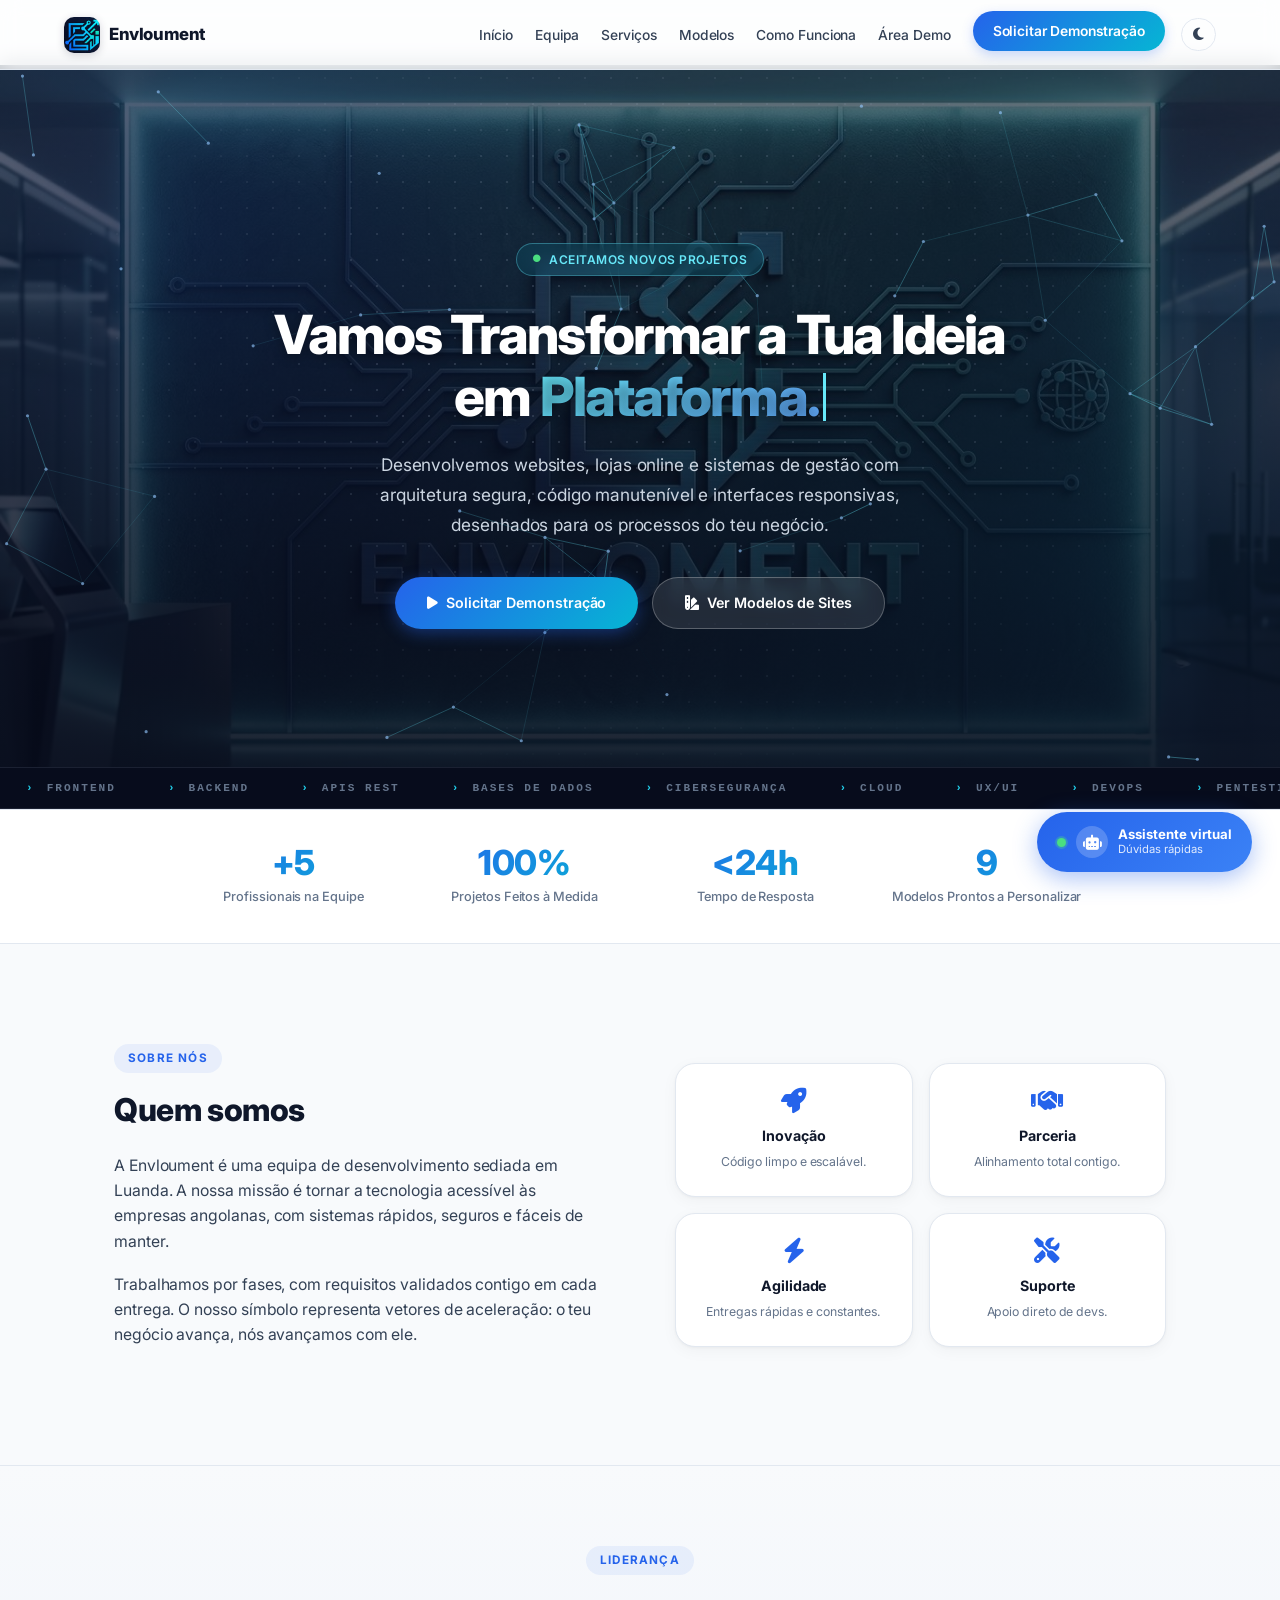
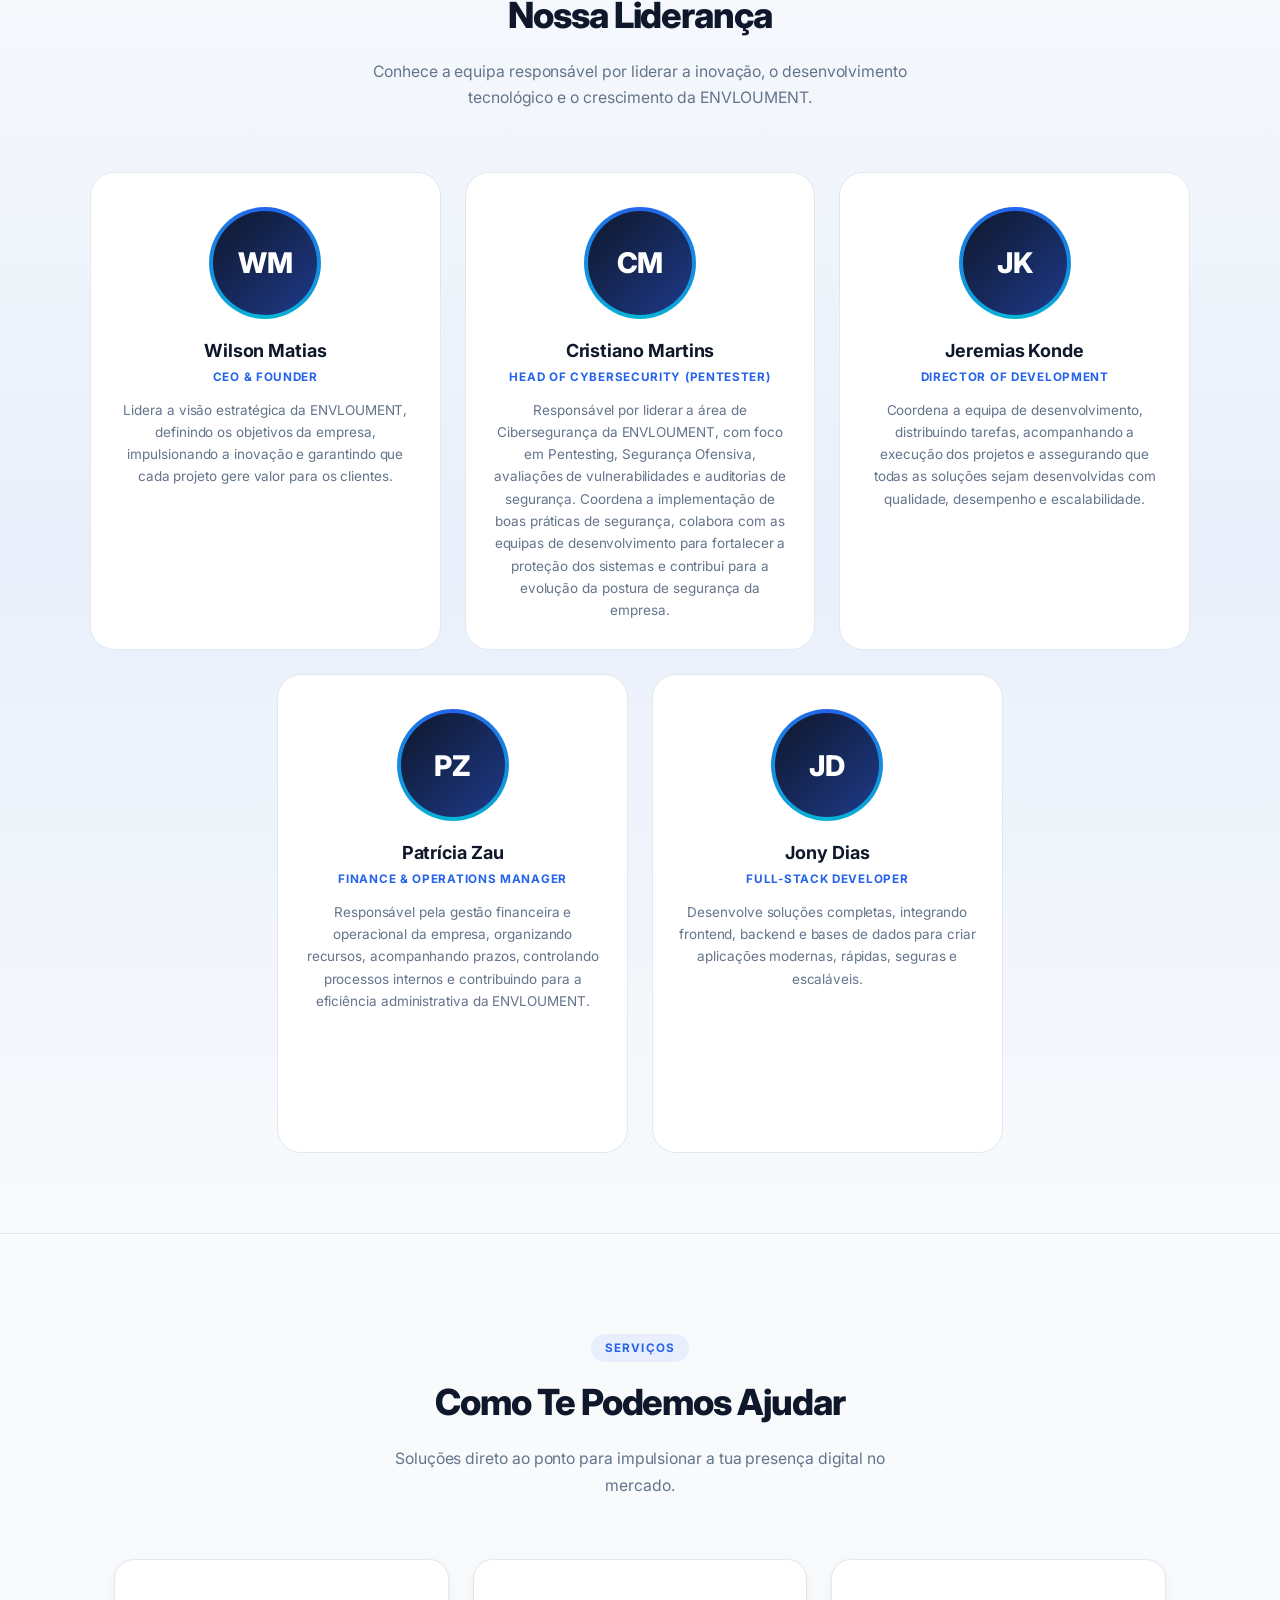
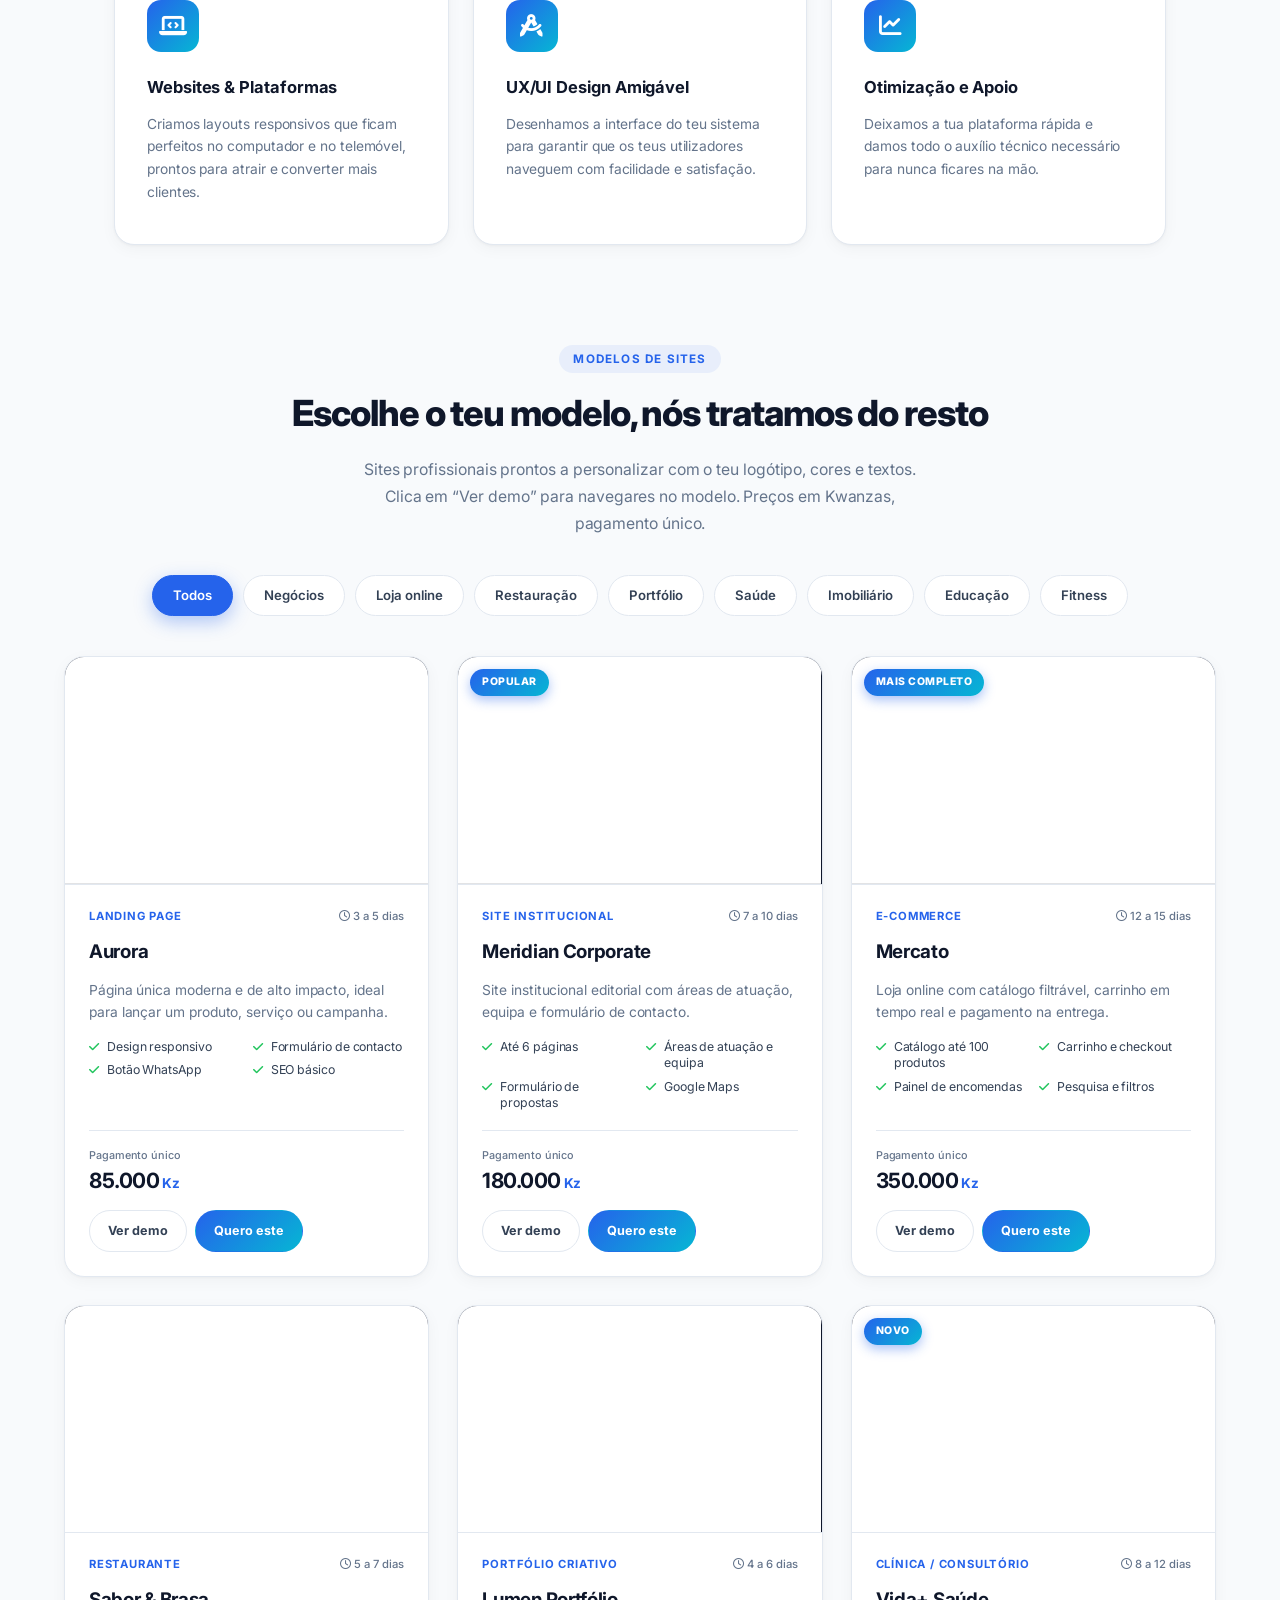
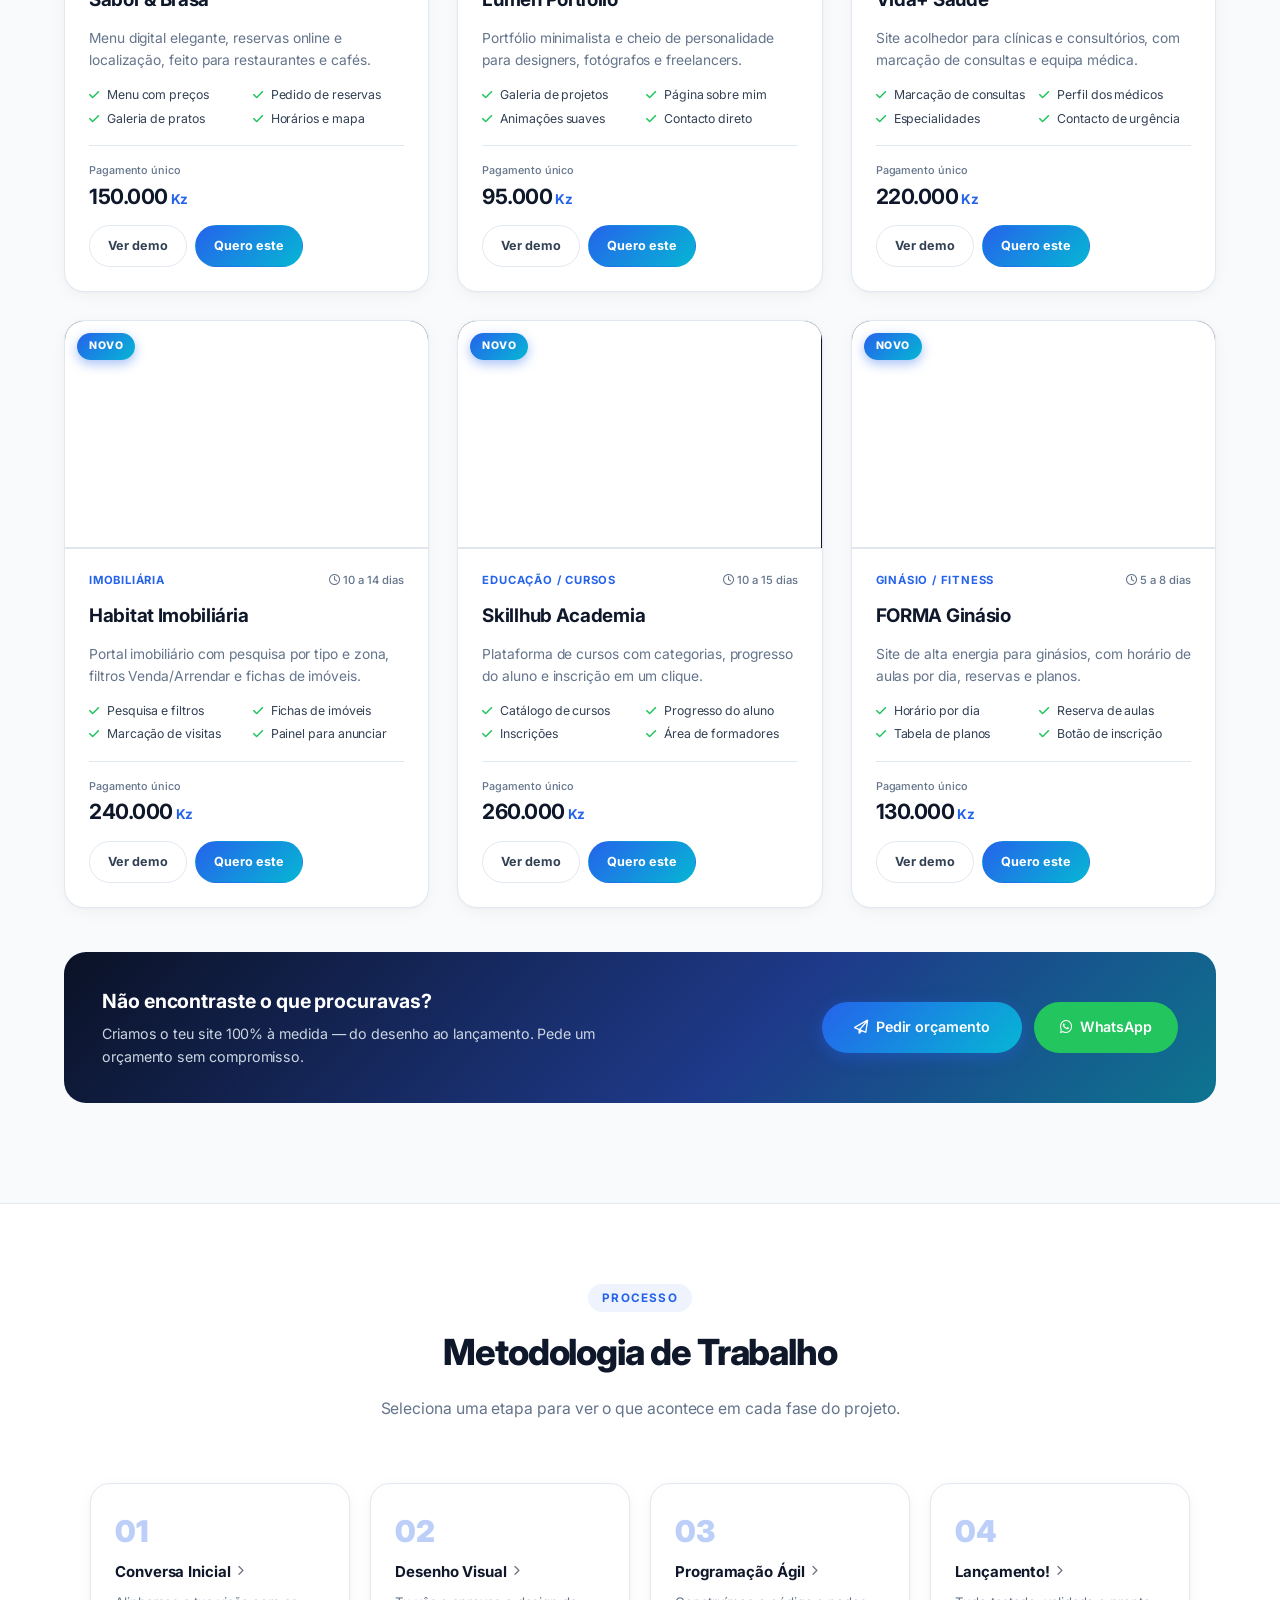
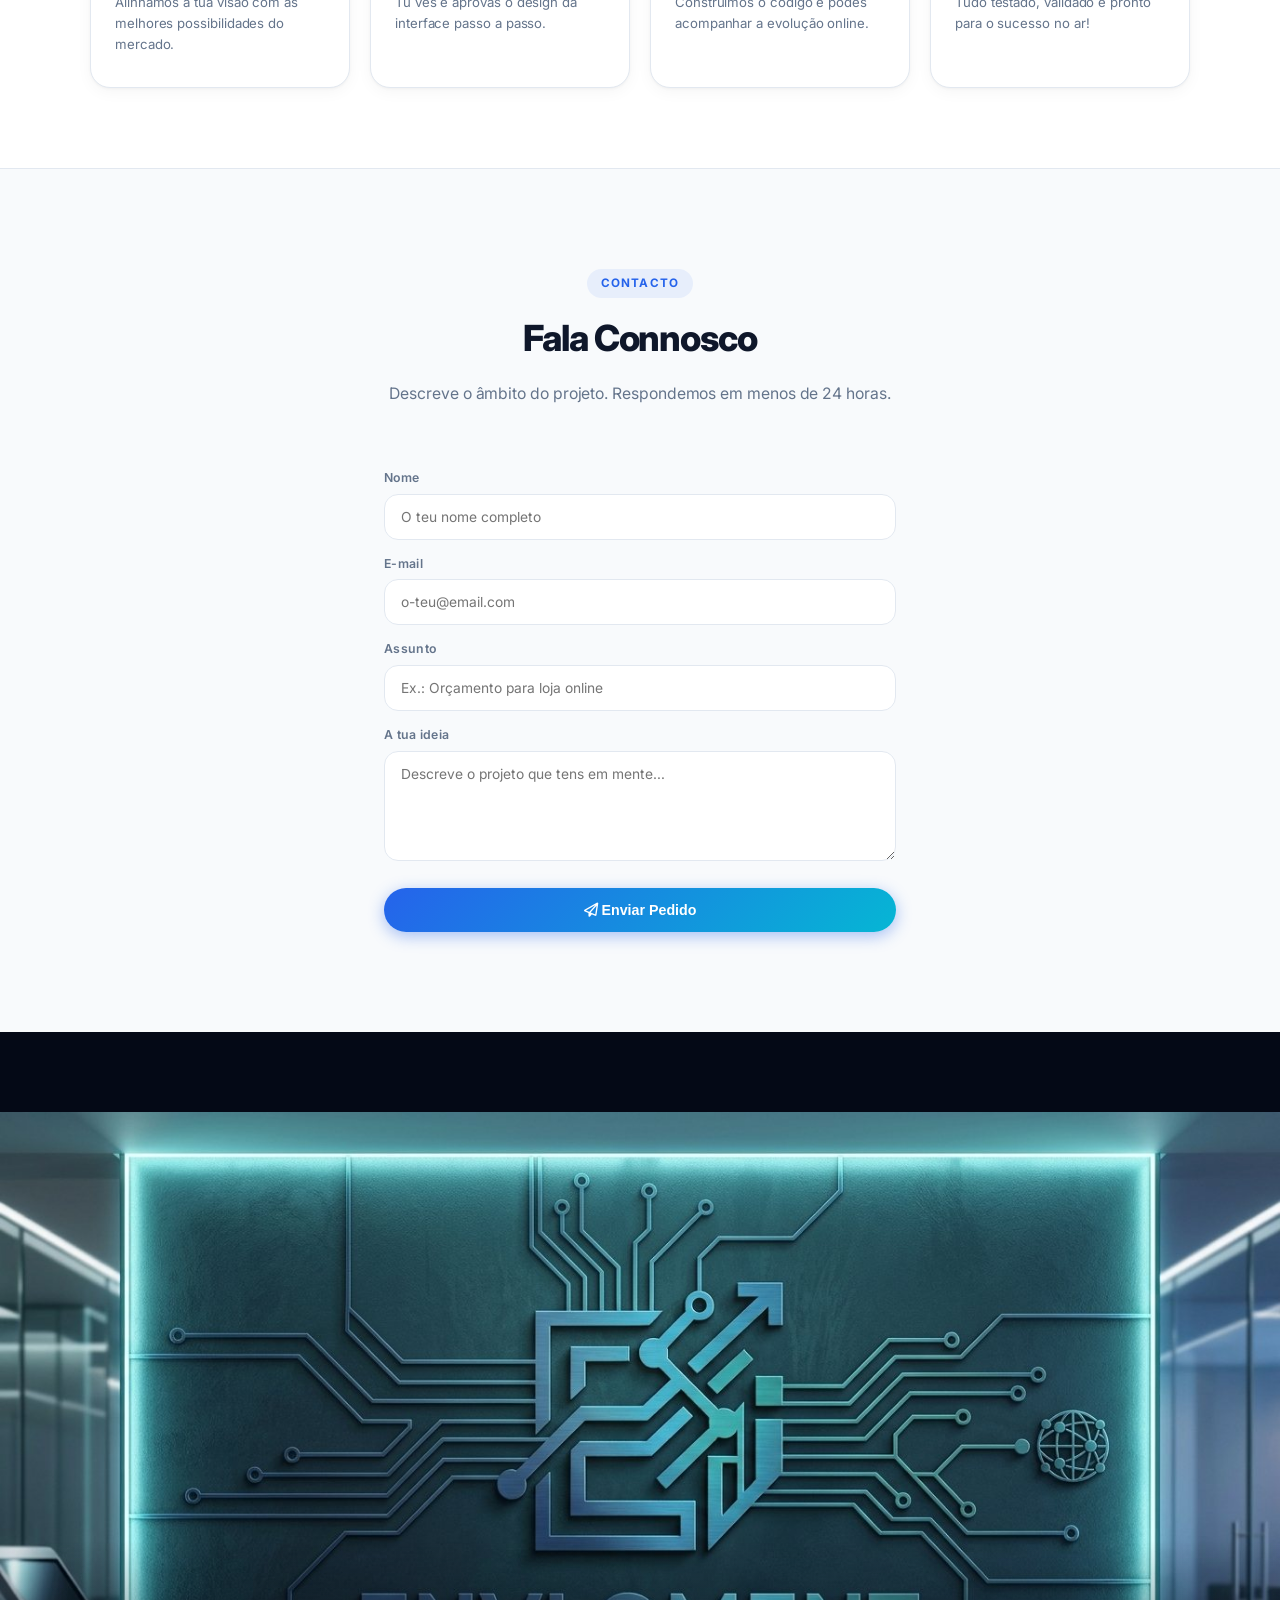
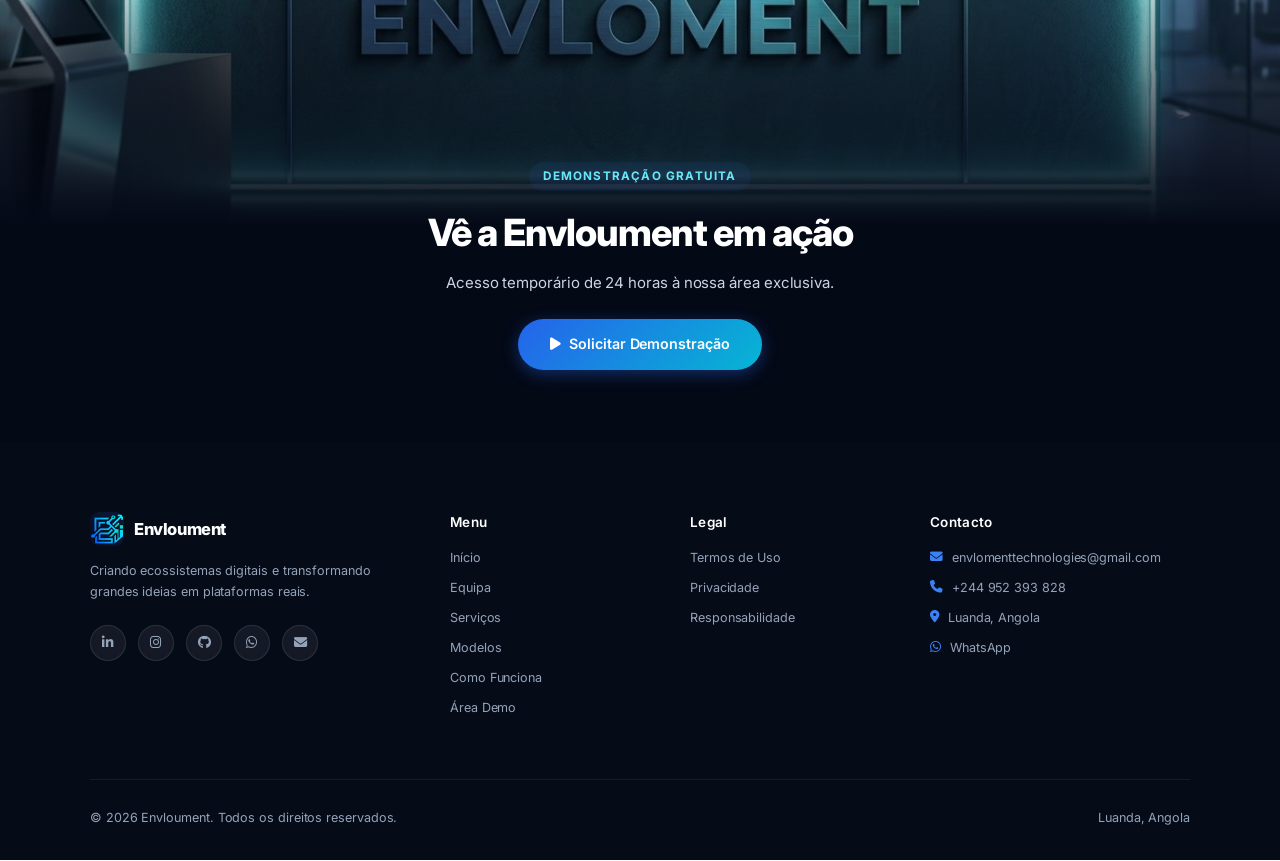
==== commit 39a0c216: "Add files via upload" ====
--- a/index.html
+++ b/index.html
@@ -1792,8 +1792,8 @@
     <div class="stats-strip reveal">
         <div class="stats-inner">
             <div class="stat-item">
-                <div class="stat-number">5</div>
-                <div class="stat-label">Profissionais na Equipa</div>
+                <div class="stat-number">+5</div>
+                <div class="stat-label">Profissionais na Equipe</div>
             </div>
             <div class="stat-item">
                 <div class="stat-number">100%</div>
@@ -1861,8 +1861,8 @@
                 <article class="lider-card" style="--d:0.1s">
                     <div class="lider-foto"><span aria-hidden="true">CM</span><img src="/static/img/equipa/cristiano.jpg" alt="Foto de Cristiano Martins" width="104" height="104" loading="lazy" decoding="async" onerror="this.remove()"></div>
                     <h3>Cristiano Martins</h3>
-                    <div class="lider-cargo">Chief Technology Officer (CTO)</div>
-                    <p>Responsável pela direção tecnológica da ENVLOUMENT, liderando o desenvolvimento de soluções digitais, a arquitetura dos sistemas e a área de cibersegurança. Especialista em Pentesting e Segurança Ofensiva, coordena a implementação de boas práticas de segurança, realiza auditorias técnicas, supervisiona a qualidade do código e orienta a evolução tecnológica da empresa.</p>
+                    <div class="lider-cargo">Head of Cybersecurity (Pentester)</div>
+                    <p>Responsável por liderar a área de Cibersegurança da ENVLOUMENT, com foco em Pentesting, Segurança Ofensiva, avaliações de vulnerabilidades e auditorias de segurança. Coordena a implementação de boas práticas de segurança, colabora com as equipas de desenvolvimento para fortalecer a proteção dos sistemas e contribui para a evolução da postura de segurança da empresa.</p>
                     <div class="lider-redes" data-id="cristiano"></div>
                 </article>
                 <article class="lider-card" style="--d:0.2s">
@@ -2158,10 +2158,9 @@
                     <div><span>Palavra-passe</span><b id="sd-p"></b><button type="button" onclick="copiarCred('sd-p',this)">Copiar</button></div>
                     <div><span>Válido até</span><b id="sd-exp"></b></div>
                 </div>
-                <p class="av-note" style="margin:0 0 4px;color:#b45309">As credenciais foram descarregadas em .txt. Se as perderes, usa “Esqueci a palavra-passe” no login para gerar uma nova.</p>
+                <p class="av-note" style="margin:0 0 4px;color:#b45309">As credenciais foram descarregadas em .txt. Guarda o ficheiro em local seguro.</p>
                 <button type="button" id="sd-dl" class="av-primary av-alt" style="width:100%;background:transparent;color:var(--azul-claro);border:1.5px solid var(--azul-claro);box-shadow:none;margin-top:12px">Descarregar credenciais (.txt)</button>
                 <a id="sd-go" class="av-primary av-alt" style="margin-top:10px" href="/demo/login">Entrar na Área Demo →</a>
-                <a class="av-link" style="display:block" href="/demo/recuperar">Esqueci a palavra-passe</a>
             </div>
         </div>
     </div>
@@ -2564,7 +2563,7 @@
 const WHATSAPP = '244952393828';
 
 // ── MODELOS (edita aqui nomes, preços em Kz, prazos e funcionalidades) ──
-const MODELOS = [{"id": "aurora", "nome": "Aurora", "categoria": "Negócios", "tipo": "Landing Page", "preco": 85000, "prazo": "3 a 5 dias", "badge": "", "desc": "Página única moderna e de alto impacto, ideal para lançar um produto, serviço ou campanha.", "extras": ["Design responsivo", "Formulário de contacto", "Botão WhatsApp", "SEO básico"]}, {"id": "meridian", "nome": "Meridian Corporate", "categoria": "Negócios", "tipo": "Site Institucional", "preco": 180000, "prazo": "7 a 10 dias", "badge": "Popular", "desc": "Site institucional editorial com áreas de atuação, equipa e formulário de contacto.", "extras": ["Até 6 páginas", "Áreas de atuação e equipa", "Formulário de propostas", "Google Maps"]}, {"id": "mercato", "nome": "Mercato", "categoria": "Loja online", "tipo": "E-commerce", "preco": 350000, "prazo": "12 a 15 dias", "badge": "Mais completo", "desc": "Loja online com catálogo filtrável, carrinho em tempo real e pagamento na entrega.", "extras": ["Catálogo até 100 produtos", "Carrinho e checkout", "Painel de encomendas", "Pesquisa e filtros"]}, {"id": "sabor", "nome": "Sabor & Brasa", "categoria": "Restauração", "tipo": "Restaurante", "preco": 150000, "prazo": "5 a 7 dias", "badge": "", "desc": "Menu digital elegante, reservas online e localização, feito para restaurantes e cafés.", "extras": ["Menu com preços", "Pedido de reservas", "Galeria de pratos", "Horários e mapa"]}, {"id": "lumen", "nome": "Lumen Portfólio", "categoria": "Portfólio", "tipo": "Portfólio Criativo", "preco": 95000, "prazo": "4 a 6 dias", "badge": "", "desc": "Portfólio minimalista e cheio de personalidade para designers, fotógrafos e freelancers.", "extras": ["Galeria de projetos", "Página sobre mim", "Animações suaves", "Contacto direto"]}, {"id": "vida", "nome": "Vida+ Saúde", "categoria": "Saúde", "tipo": "Clínica / Consultório", "preco": 220000, "prazo": "8 a 12 dias", "badge": "Novo", "desc": "Site acolhedor para clínicas e consultórios, com marcação de consultas e equipa médica.", "extras": ["Marcação de consultas", "Perfil dos médicos", "Especialidades", "Contacto de urgência"]}, {"id": "habitat", "nome": "Habitat Imobiliária", "categoria": "Imobiliário", "tipo": "Imobiliária", "preco": 240000, "prazo": "10 a 14 dias", "badge": "Novo", "desc": "Portal imobiliário com pesquisa por tipo e zona, filtros Venda/Arrendar e fichas de imóveis.", "extras": ["Pesquisa e filtros", "Fichas de imóveis", "Marcação de visitas", "Painel para anunciar"]}, {"id": "skillhub", "nome": "Skillhub Academia", "categoria": "Educação", "tipo": "Educação / Cursos", "preco": 260000, "prazo": "10 a 15 dias", "badge": "Novo", "desc": "Plataforma de cursos com categorias, progresso do aluno e inscrição em um clique.", "extras": ["Catálogo de cursos", "Progresso do aluno", "Inscrições", "Área de formadores"]}, {"id": "forma", "nome": "FORMA Ginásio", "categoria": "Fitness", "tipo": "Ginásio / Fitness", "preco": 130000, "prazo": "5 a 8 dias", "badge": "Novo", "desc": "Site de alta energia para ginásios, com horário de aulas por dia, reservas e planos.", "extras": ["Horário por dia", "Reserva de aulas", "Tabela de planos", "Botão de inscrição"]}];
+const MODELOS = [{"id": "aurora", "nome": "Aurora", "categoria": "Negócios", "tipo": "Landing Page", "preco": 85000, "prazo": "3 a 5 dias", "badge": "", "desc": "Página única moderna e de alto impacto, ideal para lançar um produto, serviço ou campanha.", "extras": ["Design responsivo", "Formulário de contacto", "Botão WhatsApp", "SEO básico"], "html": "\u003c!doctype html>\u003chtml lang=\"pt\">\u003chead>\u003cmeta charset=\"utf-8\">\u003cmeta name=\"viewport\" content=\"width=device-width,initial-scale=1\">\u003cstyle>*{box-sizing:border-box;margin:0;padding:0}a{text-decoration:none;color:inherit}ul{list-style:none}html{scroll-behavior:smooth}\nbody{font-family:system-ui,-apple-system,'Segoe UI',Roboto,sans-serif;background:#070b1a;color:#e2e8f0;overflow-x:hidden}\n.glow{position:absolute;border-radius:50%;filter:blur(100px);opacity:.5;pointer-events:none}\nnav{display:flex;justify-content:space-between;align-items:center;padding:24px 7%;position:relative;z-index:2}\n.logo{font-weight:800;font-size:1.3rem;background:linear-gradient(90deg,#818cf8,#22d3ee);-webkit-background-clip:text;background-clip:text;color:transparent}\nnav ul{display:flex;gap:32px;font-size:.92rem;color:#94a3b8}\n.btn{display:inline-block;background:linear-gradient(90deg,#6366f1,#06b6d4);color:#fff;padding:13px 28px;border-radius:99px;font-weight:600;font-size:.95rem;box-shadow:0 10px 30px rgba(99,102,241,.4)}\n.btn.o{background:transparent;border:1px solid #334155;box-shadow:none;color:#cbd5e1}\n.hero{position:relative;text-align:center;padding:50px 7% 30px}\n.badge{display:inline-block;font-size:.8rem;padding:7px 16px;border-radius:99px;background:rgba(99,102,241,.15);border:1px solid rgba(129,140,248,.35);color:#a5b4fc;margin-bottom:26px}\nh1{font-size:clamp(2.1rem,5.2vw,3.9rem);line-height:1.08;font-weight:800;letter-spacing:-1.8px;max-width:850px;margin:0 auto 22px}\nh1 span{background:linear-gradient(90deg,#818cf8,#22d3ee);-webkit-background-clip:text;background-clip:text;color:transparent}\n.hero p{max-width:580px;margin:0 auto 32px;color:#94a3b8;line-height:1.7;font-size:1.05rem}\n.cta{display:flex;gap:14px;justify-content:center;flex-wrap:wrap}\n.dash{position:relative;max-width:900px;margin:52px auto 0;background:linear-gradient(180deg,#111a35,#0b1226);border:1px solid #1e2a4d;border-radius:20px;padding:22px;box-shadow:0 40px 90px rgba(79,70,229,.25)}\n.dots{display:flex;gap:7px;margin-bottom:18px}.dots i{width:11px;height:11px;border-radius:50%;background:#334155}.dots i:first-child{background:#f87171}.dots i:nth-child(2){background:#fbbf24}.dots i:nth-child(3){background:#34d399}\n.stats{display:grid;grid-template-columns:repeat(3,1fr);gap:14px;margin-bottom:16px}\n.st{background:#0e1630;border:1px solid #1e2a4d;border-radius:14px;padding:16px;text-align:left}.st small{color:#64748b;font-size:.75rem}.st b{display:block;font-size:1.5rem;margin-top:4px}.st em{font-style:normal;color:#34d399;font-size:.78rem}\n.chart{display:flex;align-items:flex-end;gap:10px;height:150px;background:#0e1630;border:1px solid #1e2a4d;border-radius:14px;padding:18px}\n.chart i{flex:1;border-radius:8px 8px 3px 3px;background:linear-gradient(180deg,#22d3ee,#6366f1)}\n.logos{text-align:center;padding:64px 7% 10px;color:#64748b;font-size:.85rem}\n.logos div{display:flex;justify-content:center;gap:44px;flex-wrap:wrap;margin-top:18px;font-weight:800;font-size:1.15rem;color:#334155;letter-spacing:1px}\n.feat{display:grid;grid-template-columns:repeat(3,1fr);gap:22px;padding:70px 7%}\n.f{background:linear-gradient(180deg,#0f1833,#0b1226);border:1px solid #1e2a4d;border-radius:18px;padding:30px}\n.f .ic{width:50px;height:50px;border-radius:14px;background:linear-gradient(135deg,#6366f1,#06b6d4);display:grid;place-items:center;font-size:1.4rem;margin-bottom:18px}\n.f h3{margin-bottom:8px}.f p{color:#94a3b8;line-height:1.6;font-size:.93rem}\n.band{margin:0 7% 70px;border-radius:24px;padding:60px 30px;text-align:center;background:linear-gradient(135deg,#4f46e5,#0891b2)}\n.band h2{font-size:2rem;margin-bottom:10px}.band p{opacity:.85;margin-bottom:26px}.band .btn{background:#fff;color:#4338ca;box-shadow:none}\nfooter{text-align:center;padding:30px;color:#475569;font-size:.85rem;border-top:1px solid #131c38}\n@media(max-width:760px){nav ul{display:none}.stats,.feat{grid-template-columns:1fr}.chart{height:110px}}\n\u003c/style>\u003c/head>\u003cbody>\n\u003cdiv class=\"glow\" style=\"width:520px;height:520px;background:#4f46e5;top:-160px;left:-120px\">\u003c/div>\n\u003cdiv class=\"glow\" style=\"width:460px;height:460px;background:#0891b2;top:60px;right:-140px\">\u003c/div>\n\u003cnav>\u003ca class=\"logo\" href=\"#\">◆ Aurora\u003c/a>\u003cul>\u003cli>Produto\u003c/li>\u003cli>Soluções\u003c/li>\u003cli>Preços\u003c/li>\u003cli>Contacto\u003c/li>\u003c/ul>\u003ca class=\"btn\" href=\"#\">Começar grátis\u003c/a>\u003c/nav>\n\u003csection class=\"hero\">\n\u003cspan class=\"badge\">✨ Novo · Versão 2.0 já disponível\u003c/span>\n\u003ch1>Faz crescer o teu negócio com \u003cspan>inteligência\u003c/span>\u003c/h1>\n\u003cp>A plataforma tudo-em-um para gerir clientes, vendas e equipa num só lugar. Simples, rápida e feita para crescer contigo.\u003c/p>\n\u003cdiv class=\"cta\">\u003ca class=\"btn\" href=\"#\">Experimentar agora\u003c/a>\u003ca class=\"btn o\" href=\"#\">▶ Ver demonstração\u003c/a>\u003c/div>\n\u003cdiv class=\"dash\">\u003cdiv class=\"dots\">\u003ci>\u003c/i>\u003ci>\u003c/i>\u003ci>\u003c/i>\u003c/div>\n\u003cdiv class=\"stats\">\u003cdiv class=\"st\">\u003csmall>Receita mensal\u003c/small>\u003cb>2.480.000 Kz\u003c/b>\u003cem>▲ 18,2%\u003c/em>\u003c/div>\u003cdiv class=\"st\">\u003csmall>Novos clientes\u003c/small>\u003cb>1.284\u003c/b>\u003cem>▲ 9,4%\u003c/em>\u003c/div>\u003cdiv class=\"st\">\u003csmall>Conversão\u003c/small>\u003cb>6,8%\u003c/b>\u003cem>▲ 2,1%\u003c/em>\u003c/div>\u003c/div>\n\u003cdiv class=\"chart\">\u003ci style=\"height:35%\">\u003c/i>\u003ci style=\"height:52%\">\u003c/i>\u003ci style=\"height:44%\">\u003c/i>\u003ci style=\"height:68%\">\u003c/i>\u003ci style=\"height:58%\">\u003c/i>\u003ci style=\"height:82%\">\u003c/i>\u003ci style=\"height:74%\">\u003c/i>\u003ci style=\"height:95%\">\u003c/i>\u003c/div>\u003c/div>\n\u003c/section>\n\u003csection class=\"logos\">Confiado por mais de 2.500 empresas\u003cdiv>\u003cspan>NOVATEC\u003c/span>\u003cspan>KWANZA+\u003c/span>\u003cspan>LUANDA·IO\u003c/span>\u003cspan>ATLAS\u003c/span>\u003cspan>ZENITH\u003c/span>\u003c/div>\u003c/section>\n\u003csection class=\"feat\">\n\u003cdiv class=\"f\">\u003cdiv class=\"ic\">⚡\u003c/div>\u003ch3>Rápido de verdade\u003c/h3>\u003cp>Carrega em milissegundos e funciona perfeitamente em qualquer telemóvel ou computador.\u003c/p>\u003c/div>\n\u003cdiv class=\"f\">\u003cdiv class=\"ic\">🔒\u003c/div>\u003ch3>Seguro por defeito\u003c/h3>\u003cp>Os teus dados protegidos com encriptação e cópias de segurança automáticas todos os dias.\u003c/p>\u003c/div>\n\u003cdiv class=\"f\">\u003cdiv class=\"ic\">📈\u003c/div>\u003ch3>Relatórios claros\u003c/h3>\u003cp>Painéis simples que mostram o que está a funcionar e onde podes vender mais.\u003c/p>\u003c/div>\n\u003c/section>\n\u003csection class=\"band\">\u003ch2>Pronto para acelerar?\u003c/h2>\u003cp>Começa hoje. Sem cartão, sem compromisso.\u003c/p>\u003ca class=\"btn\" href=\"#\">Criar conta grátis\u003c/a>\u003c/section>\n\u003cfooter>© 2026 Aurora Technologies · Todos os direitos reservados\u003c/footer>\n\u003c/body>\u003c/html>"}, {"id": "meridian", "nome": "Meridian Corporate", "categoria": "Negócios", "tipo": "Site Institucional", "preco": 180000, "prazo": "7 a 10 dias", "badge": "Popular", "desc": "Site institucional editorial com áreas de atuação, equipa e formulário de contacto.", "extras": ["Até 6 páginas", "Áreas de atuação e equipa", "Formulário de propostas", "Google Maps"], "html": "\u003c!doctype html>\u003chtml lang=\"pt\">\u003chead>\u003cmeta charset=\"utf-8\">\u003cmeta name=\"viewport\" content=\"width=device-width,initial-scale=1\">\u003ctitle>Meridian &amp; Associados\u003c/title>\u003cstyle>html,body{max-width:100%;overflow-x:hidden}\n*{box-sizing:border-box;margin:0;padding:0}a{color:inherit;text-decoration:none}ul{list-style:none}html{scroll-behavior:smooth}\nbody{font-family:Georgia,'Times New Roman',serif;background:#f7f3ec;color:#1c2b26;line-height:1.7}\n.w{max-width:1100px;margin:0 auto;padding:0 6%}\n.mast{text-align:center;padding:30px 0 16px}.mast h1{font-size:1.8rem;letter-spacing:.34em;text-transform:uppercase;font-weight:400}\n.mast small{display:block;font:600 .66rem system-ui,sans-serif;letter-spacing:.32em;color:#b08d57;margin-top:6px}\nnav{display:flex;justify-content:center;gap:34px;flex-wrap:wrap;padding:14px 0;border-top:1px solid #d8cfbd;border-bottom:1px solid #d8cfbd;font:500 .78rem system-ui,sans-serif;letter-spacing:.14em;text-transform:uppercase;color:#4b5b54}\nnav a:hover{color:#14352b}\n.hero{display:grid;grid-template-columns:1.2fr .8fr;gap:64px;padding:84px 0;align-items:start}\n.hero h2{font-size:clamp(2.1rem,5vw,3.7rem);line-height:1.08;font-weight:400;letter-spacing:-.02em}.hero h2 em{color:#14352b}\n.hero p{margin:22px 0 30px;color:#4b5b54;max-width:470px;font-size:1.08rem}\n.bt{display:inline-block;background:#14352b;color:#f7f3ec;padding:14px 30px;font:600 .76rem system-ui,sans-serif;letter-spacing:.16em;text-transform:uppercase}\n.bt.o{background:transparent;color:#14352b;border:1px solid #14352b;margin-left:10px}\n.areas{border-top:2px solid #14352b}.areas li{display:flex;gap:18px;padding:18px 0;border-bottom:1px solid #d8cfbd}\n.areas b{font:600 .78rem system-ui,sans-serif;color:#b08d57;padding-top:7px}.areas h3{font-weight:400;font-size:1.2rem}\n.areas p{font:.86rem system-ui,sans-serif;color:#6b7a73;line-height:1.5}\n.quote{background:#14352b;color:#f7f3ec;text-align:center;padding:84px 6%}\n.quote q{display:block;max-width:780px;margin:0 auto 20px;font-size:clamp(1.35rem,3vw,2.1rem);font-style:italic;line-height:1.45}\n.quote span{font:.76rem system-ui,sans-serif;letter-spacing:.22em;text-transform:uppercase;color:#d4b483}\n.sec{padding:76px 0 10px}.sec h2{font-weight:400;font-size:2rem;margin-bottom:6px}.sec>p{color:#6b7a73;font-family:system-ui,sans-serif;font-size:.92rem}\n.team{display:grid;grid-template-columns:repeat(3,1fr);gap:30px;padding:36px 0 70px}.team div{text-align:center}\n.av{width:96px;height:96px;margin:0 auto 14px;border-radius:50%;background:#e6dcc8;display:grid;place-items:center;font-size:1.9rem;color:#14352b}\n.team h3{font-weight:400}.team p{font:.82rem system-ui,sans-serif;color:#6b7a73}\n.ct{display:grid;grid-template-columns:1fr 1fr;gap:56px;padding:20px 0 84px}\n.ct h2{font-weight:400;font-size:2rem;margin-bottom:12px}.ct li{font:.95rem system-ui,sans-serif;color:#4b5b54;padding:6px 0}\nform{display:grid;gap:12px}input,textarea{font:inherit;padding:13px;border:1px solid #cfc4ae;background:#fffdf9;width:100%;color:inherit}\nfooter{border-top:1px solid #d8cfbd;text-align:center;padding:26px;font:.78rem system-ui,sans-serif;color:#6b7a73}\n@media(max-width:800px){.hero,.ct,.team{grid-template-columns:1fr}.hero{padding:48px 0}nav{gap:16px}.bt.o{margin:10px 0 0}}\n\u003c/style>\u003c/head>\u003cbody>\n\u003cheader class=\"mast\">\u003ch1>Meridian\u003c/h1>\u003csmall>ADVOGADOS &amp; CONSULTORES · LUANDA\u003c/small>\u003c/header>\n\u003cnav>\u003ca href=\"#areas\">Áreas\u003c/a>\u003ca href=\"#equipa\">Equipa\u003c/a>\u003ca href=\"#contacto\">Contacto\u003c/a>\u003ca href=\"#\">Publicações\u003c/a>\u003c/nav>\n\u003cmain class=\"w\">\u003csection class=\"hero\">\u003cdiv>\u003ch2>Aconselhamento jurídico com \u003cem>rigor\u003c/em> e discrição.\u003c/h2>\n\u003cp>Há mais de duas décadas ao lado de empresas e famílias em Angola, com atendimento próximo e estratégia clara em cada processo.\u003c/p>\n\u003ca class=\"bt\" href=\"#contacto\">Marcar consulta\u003c/a>\u003ca class=\"bt o\" href=\"#areas\">Áreas de atuação\u003c/a>\u003c/div>\n\u003cul class=\"areas\" id=\"areas\">\u003cli>\u003cb>01\u003c/b>\u003cdiv>\u003ch3>Direito Comercial\u003c/h3>\u003cp>Constituição de empresas, contratos e fusões.\u003c/p>\u003c/div>\u003c/li>\n\u003cli>\u003cb>02\u003c/b>\u003cdiv>\u003ch3>Direito Laboral\u003c/h3>\u003cp>Contratos, despedimentos e negociação coletiva.\u003c/p>\u003c/div>\u003c/li>\n\u003cli>\u003cb>03\u003c/b>\u003cdiv>\u003ch3>Imobiliário\u003c/h3>\u003cp>Compra, venda, arrendamento e regularização.\u003c/p>\u003c/div>\u003c/li>\n\u003cli>\u003cb>04\u003c/b>\u003cdiv>\u003ch3>Fiscal &amp; Compliance\u003c/h3>\u003cp>Planeamento fiscal e conformidade regulatória.\u003c/p>\u003c/div>\u003c/li>\u003c/ul>\u003c/section>\u003c/main>\n\u003csection class=\"quote\">\u003cq>A confiança constrói-se com resultados e transparência em cada passo.\u003c/q>\u003cspan>— Sócia fundadora\u003c/span>\u003c/section>\n\u003cmain class=\"w\">\u003csection class=\"sec\" id=\"equipa\">\u003ch2>A nossa equipa\u003c/h2>\u003cp>Sócios e consultores com experiência nacional e internacional.\u003c/p>\u003c/section>\n\u003cdiv class=\"team\">\u003cdiv>\u003cdiv class=\"av\">A\u003c/div>\u003ch3>Dra. Ana Ferreira\u003c/h3>\u003cp>Sócia · Direito Comercial\u003c/p>\u003c/div>\u003cdiv>\u003cdiv class=\"av\">C\u003c/div>\u003ch3>Dr. Carlos Mendes\u003c/h3>\u003cp>Sócio · Fiscal &amp; Compliance\u003c/p>\u003c/div>\u003cdiv>\u003cdiv class=\"av\">M\u003c/div>\u003ch3>Dra. Marta Silva\u003c/h3>\u003cp>Consultora · Laboral\u003c/p>\u003c/div>\u003c/div>\n\u003csection class=\"ct\" id=\"contacto\">\u003cdiv>\u003ch2>Fala connosco\u003c/h2>\u003cul>\u003cli>📍 Av. 4 de Fevereiro, Luanda\u003c/li>\u003cli>📞 +244 900 000 000\u003c/li>\u003cli>✉ geral@meridian.co.ao\u003c/li>\u003cli>🕘 Seg–Sex · 8h30–17h30\u003c/li>\u003c/ul>\u003c/div>\n\u003cform onsubmit=\"return false\">\u003cinput placeholder=\"Nome completo\">\u003cinput type=\"email\" placeholder=\"E-mail\">\u003ctextarea rows=\"4\" placeholder=\"Em que podemos ajudar?\">\u003c/textarea>\u003cbutton class=\"bt\" style=\"border:0;cursor:pointer\">Enviar pedido\u003c/button>\u003c/form>\u003c/section>\u003c/main>\n\u003cfooter>© 2026 Meridian &amp; Associados, SP RL · Política de Privacidade\u003c/footer>\u003c/body>\u003c/html>\n"}, {"id": "mercato", "nome": "Mercato", "categoria": "Loja online", "tipo": "E-commerce", "preco": 350000, "prazo": "12 a 15 dias", "badge": "Mais completo", "desc": "Loja online com catálogo filtrável, carrinho em tempo real e pagamento na entrega.", "extras": ["Catálogo até 100 produtos", "Carrinho e checkout", "Painel de encomendas", "Pesquisa e filtros"], "html": "\u003c!doctype html>\u003chtml lang=\"pt\">\u003chead>\u003cmeta charset=\"utf-8\">\u003cmeta name=\"viewport\" content=\"width=device-width,initial-scale=1\">\u003ctitle>Mercato\u003c/title>\u003cstyle>html,body{max-width:100%;overflow-x:hidden}\n*{box-sizing:border-box;margin:0;padding:0}button{font:inherit;cursor:pointer;border:0}\nbody{font-family:system-ui,-apple-system,'Segoe UI',Roboto,sans-serif;background:#f4f4f2;color:#18181b}\n.top{background:#059669;color:#fff;text-align:center;font-size:.76rem;padding:8px}\nheader{display:flex;align-items:center;gap:18px;padding:14px 4%;background:#fff;border-bottom:1px solid #e7e5e4;position:sticky;top:0;z-index:5}\n.logo{font-weight:900;font-size:1.45rem;letter-spacing:-1px}.logo i{color:#059669;font-style:normal}\n#q{flex:1;max-width:480px;height:42px;border:1px solid #e7e5e4;background:#f5f5f4;border-radius:10px;padding:0 14px;font:inherit}\n#cb{margin-left:auto;background:#18181b;color:#fff;border-radius:10px;padding:10px 16px;font-weight:700}#cb b{background:#059669;border-radius:99px;padding:1px 8px;margin-left:4px}\n.lay>*{min-width:0}.lay{display:grid;grid-template-columns:210px 1fr;gap:26px;padding:24px 4%;max-width:1280px;margin:0 auto}\naside h3{font-size:.72rem;letter-spacing:.14em;text-transform:uppercase;color:#78716c;margin-bottom:10px}\n#cats{display:grid;gap:6px;align-content:start}#cats button{text-align:left;background:#fff;border:1px solid #e7e5e4;border-radius:10px;padding:10px 14px;font-weight:600;font-size:.9rem}\n#cats button.on{background:#059669;color:#fff;border-color:#059669}\n.ban{background:linear-gradient(120deg,#064e3b,#059669);color:#fff;border-radius:18px;padding:26px 30px;margin-bottom:20px}.ban h1{font-size:1.5rem}.ban p{opacity:.85;font-size:.92rem;margin-top:4px}\n.g{display:grid;grid-template-columns:repeat(auto-fill,minmax(190px,1fr));gap:16px}\n.p{background:#fff;border:1px solid #e7e5e4;border-radius:16px;overflow:hidden;display:flex;flex-direction:column}\n.im{height:130px;display:grid;place-items:center;font-size:3.6rem}.pb{padding:14px;display:flex;flex-direction:column;gap:3px;flex:1}\n.pb small{color:#78716c;font-size:.74rem}.pb h4{font-size:.95rem}.pb b{font-size:1.1rem;margin:4px 0 8px}\n.pb button{margin-top:auto;background:#18181b;color:#fff;border-radius:9px;padding:9px;font-weight:700;font-size:.84rem}.pb button:hover{background:#059669}\n.dr{position:fixed;top:0;right:0;height:100%;width:min(380px,100%);background:#fff;box-shadow:-20px 0 60px rgba(0,0,0,.2);transform:translateX(105%);visibility:hidden;transition:transform .3s,visibility .3s;z-index:10;display:flex;flex-direction:column}\n.dr.on{transform:none;visibility:visible}.dh{display:flex;justify-content:space-between;align-items:center;padding:18px;border-bottom:1px solid #e7e5e4}.dh button{background:#f5f5f4;border-radius:8px;width:34px;height:34px}\n#it{flex:1;overflow:auto;padding:12px 18px}.li{display:flex;gap:10px;align-items:center;padding:10px 0;border-bottom:1px solid #f1f1ef;font-size:.9rem}.li span:first-child{font-size:1.6rem}.li div{flex:1}.li small{color:#78716c;display:block}\n.li button{background:#f5f5f4;border-radius:7px;width:28px;height:28px;font-weight:700}\n.ft{padding:18px;border-top:1px solid #e7e5e4}.tot{display:flex;justify-content:space-between;font-size:1.1rem;margin-bottom:12px}\n.ok{width:100%;background:#059669;color:#fff;border-radius:11px;padding:13px;font-weight:700}\n.msg{padding:14px;color:#059669;font-weight:700;text-align:center}\n@media(max-width:760px){.lay{grid-template-columns:1fr;padding:16px 4%}#cats{display:flex;overflow-x:auto;padding-bottom:4px}#cats button{white-space:nowrap}aside h3{display:none}#q{min-width:0}.logo{font-size:1.2rem}}\n\u003c/style>\u003c/head>\u003cbody>\n\u003cdiv class=\"top\">🚚 Entrega em Luanda · Pagamento na entrega\u003c/div>\n\u003cheader>\u003cspan class=\"logo\">Mercato\u003ci>.\u003c/i>\u003c/span>\u003cinput id=\"q\" placeholder=\"Pesquisar produtos…\" aria-label=\"Pesquisar\">\u003cbutton id=\"cb\">🛒 Carrinho\u003cb id=\"n\">0\u003c/b>\u003c/button>\u003c/header>\n\u003cdiv class=\"lay\">\u003caside>\u003ch3>Categorias\u003c/h3>\u003cdiv id=\"cats\">\u003c/div>\u003c/aside>\u003cmain>\u003cdiv class=\"ban\">\u003ch1>Novidades da semana\u003c/h1>\u003cp>Escolhe, adiciona ao carrinho e paga só quando receberes.\u003c/p>\u003c/div>\u003cdiv class=\"g\" id=\"g\">\u003c/div>\u003c/main>\u003c/div>\n\u003cdiv class=\"dr\" id=\"dr\">\u003cdiv class=\"dh\">\u003cb>O teu carrinho\u003c/b>\u003cbutton id=\"x\" aria-label=\"Fechar\">✕\u003c/button>\u003c/div>\u003cdiv id=\"it\">\u003c/div>\u003cdiv class=\"ft\">\u003cdiv class=\"tot\">\u003cspan>Total\u003c/span>\u003cb id=\"t\">0 Kz\u003c/b>\u003c/div>\u003cbutton class=\"ok\" id=\"ck\">Finalizar encomenda\u003c/button>\u003c/div>\u003c/div>\n\u003cscript>\nvar P=[['Sapatilhas Runner','Calçado',38500,'👟','#fde68a'],['Auscultadores Pro','Eletrónica',29900,'🎧','#bfdbfe'],['Relógio Classic','Acessórios',45000,'⌚','#fecaca'],['Mochila Urban','Acessórios',18900,'🎒','#bbf7d0'],['Cafeteira Express','Casa',32000,'☕','#fed7aa'],['Candeeiro Lumi','Casa',12500,'💡','#fef08a'],['Telemóvel Nova X','Eletrónica',185000,'📱','#ddd6fe'],['Camisa de Linho','Moda',14900,'👕','#fbcfe8']];\nvar C={},cat='Todos',$=function(i){return document.getElementById(i)},kz=function(v){return String(v).replace(/\\B(?=(\\d{3})+(?!\\d))/g,'.')+' Kz'};\nvar cats=['Todos'].concat(P.map(function(p){return p[1]}).filter(function(c,i,a){return a.indexOf(c)===i}));\nfunction draw(){var q=$('q').value.toLowerCase();$('cats').innerHTML=cats.map(function(c){return '\u003cbutton class=\"'+(c===cat?'on':'')+'\" data-c=\"'+c+'\">'+c+'\u003c/button>'}).join('');\n$('g').innerHTML=P.map(function(p,i){return(cat==='Todos'||p[1]===cat)&&p[0].toLowerCase().indexOf(q)>-1?'\u003cdiv class=\"p\">\u003cdiv class=\"im\" style=\"background:'+p[4]+'\">'+p[3]+'\u003c/div>\u003cdiv class=\"pb\">\u003csmall>'+p[1]+'\u003c/small>\u003ch4>'+p[0]+'\u003c/h4>\u003cb>'+kz(p[2])+'\u003c/b>\u003cbutton data-a=\"'+i+'\">Adicionar\u003c/button>\u003c/div>\u003c/div>':''}).join('')||'\u003cp class=\"msg\">Sem resultados.\u003c/p>'}\nfunction cart(){var k=Object.keys(C),t=0,n=0;$('it').innerHTML=k.map(function(i){var p=P[i],q=C[i];t+=p[2]*q;n+=q;return'\u003cdiv class=\"li\">\u003cspan>'+p[3]+'\u003c/span>\u003cdiv>'+p[0]+'\u003csmall>'+kz(p[2])+' × '+q+'\u003c/small>\u003c/div>\u003cbutton data-m=\"'+i+'\">−\u003c/button>\u003cbutton data-a=\"'+i+'\">+\u003c/button>\u003c/div>'}).join('')||'\u003cp class=\"msg\" style=\"color:#78716c\">O carrinho está vazio.\u003c/p>';$('n').textContent=n;$('t').textContent=kz(t)}\ndocument.addEventListener('click',function(e){var b=e.target.closest('button');if(!b)return;\nif(b.dataset.c){cat=b.dataset.c;draw()}else if(b.dataset.a!==undefined){C[b.dataset.a]=(C[b.dataset.a]||0)+1;cart()}\nelse if(b.dataset.m!==undefined){if(--C[b.dataset.m]\u003c=0)delete C[b.dataset.m];cart()}});\n$('q').oninput=draw;$('cb').onclick=function(){$('dr').classList.add('on')};$('x').onclick=function(){$('dr').classList.remove('on')};\n$('ck').onclick=function(){if(!Object.keys(C).length)return;C={};cart();$('it').innerHTML='\u003cp class=\"msg\">✔ Encomenda registada! Pagas na entrega.\u003c/p>'};\ndraw();cart();\n\u003c/script>\u003c/body>\u003c/html>\n"}, {"id": "sabor", "nome": "Sabor & Brasa", "categoria": "Restauração", "tipo": "Restaurante", "preco": 150000, "prazo": "5 a 7 dias", "badge": "", "desc": "Menu digital elegante, reservas online e localização, feito para restaurantes e cafés.", "extras": ["Menu com preços", "Pedido de reservas", "Galeria de pratos", "Horários e mapa"], "html": "\u003c!doctype html>\u003chtml lang=\"pt\">\u003chead>\u003cmeta charset=\"utf-8\">\u003cmeta name=\"viewport\" content=\"width=device-width,initial-scale=1\">\u003cstyle>*{box-sizing:border-box;margin:0;padding:0}a{text-decoration:none;color:inherit}ul{list-style:none}html{scroll-behavior:smooth}\nbody{font-family:Georgia,'Times New Roman',serif;background:#14100d;color:#f5ead9;overflow-x:hidden}\nnav{display:flex;justify-content:space-between;align-items:center;padding:26px 7%;font-family:system-ui,sans-serif;font-size:.85rem;letter-spacing:2px;text-transform:uppercase;color:#c9b79c}\n.logo{font-family:Georgia,serif;font-size:1.5rem;letter-spacing:1px;text-transform:none;color:#f59e0b;font-weight:700;font-style:italic}\nnav ul{display:flex;gap:34px}\n.hero{position:relative;display:grid;grid-template-columns:1.1fr .9fr;align-items:center;gap:30px;padding:50px 7% 70px;overflow:hidden}\n.hero::before{content:\"\";position:absolute;width:600px;height:600px;right:-120px;top:-100px;background:radial-gradient(circle,rgba(245,158,11,.28),transparent 65%)}\n.k{font-family:system-ui,sans-serif;color:#f59e0b;letter-spacing:4px;font-size:.78rem;text-transform:uppercase;margin-bottom:18px}\nh1{font-size:clamp(2.4rem,5.4vw,4.4rem);line-height:1.02;font-weight:400;letter-spacing:-1.5px;margin-bottom:22px}h1 em{color:#f59e0b}\n.hero p{font-family:system-ui,sans-serif;color:#b5a48a;line-height:1.75;max-width:470px;margin-bottom:32px}\n.btn{display:inline-block;font-family:system-ui,sans-serif;background:#f59e0b;color:#14100d;padding:15px 34px;border-radius:4px;font-weight:700;letter-spacing:1px;font-size:.82rem;text-transform:uppercase}\n.btn.o{background:transparent;border:1px solid #6b5a43;color:#f5ead9;margin-left:12px}\n.plate{position:relative;width:min(100%,420px);aspect-ratio:1;margin:auto;border-radius:50%;background:radial-gradient(circle at 35% 30%,#3a2c1e,#1d1610 70%);border:1px solid #3a2c1e;display:grid;place-items:center;font-size:9rem;box-shadow:0 40px 80px rgba(0,0,0,.6),inset 0 0 0 16px #1a130d}\n.plate small{position:absolute;bottom:-14px;right:-6px;background:#f59e0b;color:#14100d;font-family:system-ui,sans-serif;font-weight:800;font-size:.8rem;padding:10px 18px;border-radius:99px}\n.menu{padding:70px 7%;background:#1a140f}.menu h2{text-align:center;font-size:2.3rem;font-weight:400;margin-bottom:8px}.menu .s{text-align:center;color:#b5a48a;font-family:system-ui,sans-serif;margin-bottom:48px}\n.cols{display:grid;grid-template-columns:1fr 1fr;gap:20px 70px;max-width:980px;margin:auto}\n.d{padding:14px 0}.d .t{display:flex;align-items:baseline;gap:10px;font-size:1.15rem}.d .t i{flex:1;border-bottom:1px dotted #6b5a43}.d .t b{color:#f59e0b;font-weight:400}\n.d p{font-family:system-ui,sans-serif;font-size:.85rem;color:#8f7f68;margin-top:4px}\n.info{display:grid;grid-template-columns:repeat(3,1fr);gap:24px;padding:60px 7%;font-family:system-ui,sans-serif;text-align:center}\n.info div{border:1px solid #33271b;border-radius:14px;padding:30px}.info b{display:block;color:#f59e0b;margin:10px 0 6px;font-family:Georgia,serif;font-size:1.15rem;font-weight:400}.info span{color:#b5a48a;font-size:.9rem;line-height:1.6}\n.res{margin:0 7% 60px;padding:56px;border-radius:20px;background:linear-gradient(120deg,#f59e0b,#d97706);color:#14100d;text-align:center}\n.res h2{font-weight:400;font-size:2rem;margin-bottom:8px}.res p{font-family:system-ui,sans-serif;margin-bottom:22px;opacity:.8}.res .btn{background:#14100d;color:#f59e0b}\nfooter{text-align:center;padding:28px;color:#6b5a43;font-family:system-ui,sans-serif;font-size:.82rem;border-top:1px solid #241b13}\n@media(max-width:800px){.hero,.cols,.info{grid-template-columns:1fr}nav ul{display:none}.plate{font-size:6rem}}\n\u003c/style>\u003c/head>\u003cbody>\n\u003cnav>\u003ca class=\"logo\" href=\"#\">Sabor &amp; Brasa\u003c/a>\u003cul>\u003cli>Menu\u003c/li>\u003cli>Sobre\u003c/li>\u003cli>Reservas\u003c/li>\u003cli>Contacto\u003c/li>\u003c/ul>\u003c/nav>\n\u003csection class=\"hero\">\u003cdiv>\u003cdiv class=\"k\">Cozinha angolana · Luanda\u003c/div>\u003ch1>A tradição\u003cbr>à tua \u003cem>mesa\u003c/em>\u003c/h1>\u003cp>Receitas de família, ingredientes frescos e o sabor autêntico de Angola preparado na brasa. Uma experiência para partilhar.\u003c/p>\u003ca class=\"btn\" href=\"#\">Reservar mesa\u003c/a>\u003ca class=\"btn o\" href=\"#\">Ver menu\u003c/a>\u003c/div>\n\u003cdiv class=\"plate\">🍲\u003csmall>Prato do dia · 6.500 Kz\u003c/small>\u003c/div>\u003c/section>\n\u003csection class=\"menu\">\u003ch2>O nosso menu\u003c/h2>\u003cdiv class=\"s\">Pratos preparados diariamente com carinho\u003c/div>\n\u003cdiv class=\"cols\">\n\u003cdiv class=\"d\">\u003cdiv class=\"t\">Muamba de Galinha\u003ci>\u003c/i>\u003cb>6.500 Kz\u003c/b>\u003c/div>\u003cp>Com óleo de palma, quiabos e funge de milho\u003c/p>\u003c/div>\n\u003cdiv class=\"d\">\u003cdiv class=\"t\">Calulu de Peixe\u003ci>\u003c/i>\u003cb>7.200 Kz\u003c/b>\u003c/div>\u003cp>Peixe seco e fresco, legumes e feijão de óleo de palma\u003c/p>\u003c/div>\n\u003cdiv class=\"d\">\u003cdiv class=\"t\">Mufete de Peixe Grelhado\u003ci>\u003c/i>\u003cb>8.900 Kz\u003c/b>\u003c/div>\u003cp>Feijão-de-óleo, banana-pão, mandioca e cebola\u003c/p>\u003c/div>\n\u003cdiv class=\"d\">\u003cdiv class=\"t\">Churrasco Misto\u003ci>\u003c/i>\u003cb>12.000 Kz\u003c/b>\u003c/div>\u003cp>Frango, costeleta e chouriço na brasa com batata\u003c/p>\u003c/div>\n\u003cdiv class=\"d\">\u003cdiv class=\"t\">Cocktail de Gambas\u003ci>\u003c/i>\u003cb>9.500 Kz\u003c/b>\u003c/div>\u003cp>Gambas frescas, molho rosé e limão\u003c/p>\u003c/div>\n\u003cdiv class=\"d\">\u003cdiv class=\"t\">Gelado de Maracujá\u003ci>\u003c/i>\u003cb>2.800 Kz\u003c/b>\u003c/div>\u003cp>Sobremesa artesanal da casa\u003c/p>\u003c/div>\n\u003c/div>\u003c/section>\n\u003csection class=\"info\">\u003cdiv>📍\u003cb>Onde estamos\u003c/b>\u003cspan>Ilha de Luanda\u003cbr>Rua da Marginal, 25\u003c/span>\u003c/div>\u003cdiv>🕒\u003cb>Horário\u003c/b>\u003cspan>Ter–Dom · 12h–23h\u003cbr>Segunda: fechado\u003c/span>\u003c/div>\u003cdiv>📞\u003cb>Reservas\u003c/b>\u003cspan>+244 900 000 000\u003cbr>reservas@saborebrasa.ao\u003c/span>\u003c/div>\u003c/section>\n\u003csection class=\"res\">\u003ch2>Reserva a tua mesa\u003c/h2>\u003cp>Aniversários, jantares de empresa e eventos privados.\u003c/p>\u003ca class=\"btn\" href=\"#\">Fazer reserva\u003c/a>\u003c/section>\n\u003cfooter>© 2026 Sabor &amp; Brasa · Feito com paixão em Luanda\u003c/footer>\n\u003c/body>\u003c/html>"}, {"id": "lumen", "nome": "Lumen Portfólio", "categoria": "Portfólio", "tipo": "Portfólio Criativo", "preco": 95000, "prazo": "4 a 6 dias", "badge": "", "desc": "Portfólio minimalista e cheio de personalidade para designers, fotógrafos e freelancers.", "extras": ["Galeria de projetos", "Página sobre mim", "Animações suaves", "Contacto direto"], "html": "\u003c!doctype html>\u003chtml lang=\"pt\">\u003chead>\u003cmeta charset=\"utf-8\">\u003cmeta name=\"viewport\" content=\"width=device-width,initial-scale=1\">\u003cstyle>*{box-sizing:border-box;margin:0;padding:0}a{text-decoration:none;color:inherit}ul{list-style:none}html{scroll-behavior:smooth}\nbody{font-family:system-ui,-apple-system,'Segoe UI',Roboto,sans-serif;background:#faf7f2;color:#151515;overflow-x:hidden}\nnav{display:flex;justify-content:space-between;align-items:center;padding:28px 6%;font-size:.92rem;font-weight:500}\n.logo{font-weight:800;font-size:1.2rem;letter-spacing:-.5px}.logo b{color:#ff5b3a}\nnav ul{display:flex;gap:34px}.pill{border:1.5px solid #151515;padding:10px 22px;border-radius:99px;font-weight:600}\n.hero{padding:70px 6% 50px}\n.hi{display:inline-flex;align-items:center;gap:10px;background:#fff;border:1px solid #eadfce;border-radius:99px;padding:8px 18px 8px 8px;font-size:.85rem;margin-bottom:28px}.hi i{width:28px;height:28px;border-radius:50%;background:linear-gradient(135deg,#ff5b3a,#ffb199);display:block}\nh1{font-size:clamp(2.4rem,7vw,6rem);line-height:.98;letter-spacing:-3px;font-weight:800;max-width:1000px}\nh1 span{color:#ff5b3a}h1 em{font-style:normal;-webkit-text-stroke:2px #151515;color:transparent}\n.hero p{margin-top:26px;color:#5b5b5b;max-width:520px;line-height:1.7;font-size:1.05rem}\n.grid{display:grid;grid-template-columns:repeat(3,1fr);gap:20px;padding:20px 6% 60px}\n.w{border-radius:22px;aspect-ratio:1.15;padding:22px;display:flex;flex-direction:column;justify-content:space-between;position:relative;overflow:hidden;transition:.35s}\n.w:hover{transform:translateY(-6px) rotate(-.6deg)}\n.w small{font-weight:700;font-size:.72rem;letter-spacing:1.5px;text-transform:uppercase;opacity:.8}.w h3{font-size:1.35rem;letter-spacing:-.5px}\n.w .sh{position:absolute;right:-30px;top:20px;width:170px;height:170px;border-radius:50%;opacity:.5}\n.about{display:grid;grid-template-columns:1fr 1fr;gap:50px;padding:50px 6% 70px;align-items:center}\n.about h2{font-size:2.4rem;letter-spacing:-1.5px;line-height:1.1}.about p{color:#5b5b5b;line-height:1.75;margin:16px 0 22px}\n.tags{display:flex;flex-wrap:wrap;gap:10px}.tags span{border:1.5px solid #151515;border-radius:99px;padding:8px 18px;font-size:.85rem;font-weight:600}\n.ph{aspect-ratio:1.1;border-radius:26px;background:linear-gradient(135deg,#ff5b3a,#ffb199 60%,#ffe3d6);display:grid;place-items:center;font-size:7rem}\n.big{margin:0 6% 50px;background:#151515;color:#fff;border-radius:30px;padding:70px 40px;text-align:center}\n.big h2{font-size:clamp(2rem,5vw,3.6rem);letter-spacing:-2px;line-height:1.05}.big h2 span{color:#ff5b3a}.big p{color:#a3a3a3;margin:14px 0 28px}.big a{display:inline-block;background:#ff5b3a;color:#fff;padding:15px 34px;border-radius:99px;font-weight:700}\nfooter{display:flex;justify-content:space-between;padding:26px 6%;color:#777;font-size:.85rem;border-top:1px solid #eadfce}\n@media(max-width:800px){.grid{grid-template-columns:1fr 1fr}.about{grid-template-columns:1fr}nav ul{display:none}}\n\u003c/style>\u003c/head>\u003cbody>\n\u003cnav>\u003ca class=\"logo\" href=\"#\">ana\u003cb>.\u003c/b>costa\u003c/a>\u003cul>\u003cli>Trabalhos\u003c/li>\u003cli>Sobre\u003c/li>\u003cli>Serviços\u003c/li>\u003c/ul>\u003ca class=\"pill\" href=\"#\">Contactar\u003c/a>\u003c/nav>\n\u003csection class=\"hero\">\u003cdiv class=\"hi\">\u003ci>\u003c/i>Disponível para novos projetos\u003c/div>\u003ch1>Design que \u003cspan>conta\u003c/span> histórias, \u003cem>imagens\u003c/em> que ficam.\u003c/h1>\u003cp>Sou designer gráfica e fotógrafa em Luanda. Ajudo marcas e pessoas a comunicar com identidade, emoção e clareza.\u003c/p>\u003c/section>\n\u003csection class=\"grid\">\n\u003cdiv class=\"w\" style=\"background:#ffd9cc\">\u003cdiv class=\"sh\" style=\"background:#ff5b3a\">\u003c/div>\u003csmall>Branding\u003c/small>\u003ch3>Café Kalunga\u003c/h3>\u003c/div>\n\u003cdiv class=\"w\" style=\"background:#d7e8ff\">\u003cdiv class=\"sh\" style=\"background:#3b82f6\">\u003c/div>\u003csmall>Fotografia\u003c/small>\u003ch3>Retratos de Rua\u003c/h3>\u003c/div>\n\u003cdiv class=\"w\" style=\"background:#e4f5d0\">\u003cdiv class=\"sh\" style=\"background:#65a30d\">\u003c/div>\u003csmall>Web design\u003c/small>\u003ch3>Eco Angola\u003c/h3>\u003c/div>\n\u003cdiv class=\"w\" style=\"background:#fdeaa8\">\u003cdiv class=\"sh\" style=\"background:#f59e0b\">\u003c/div>\u003csmall>Packaging\u003c/small>\u003ch3>Mel do Huambo\u003c/h3>\u003c/div>\n\u003cdiv class=\"w\" style=\"background:#e8dcff\">\u003cdiv class=\"sh\" style=\"background:#7c3aed\">\u003c/div>\u003csmall>Editorial\u003c/small>\u003ch3>Revista Sentido\u003c/h3>\u003c/div>\n\u003cdiv class=\"w\" style=\"background:#ffd0e0\">\u003cdiv class=\"sh\" style=\"background:#ec4899\">\u003c/div>\u003csmall>Campanha\u003c/small>\u003ch3>Moda Luanda '26\u003c/h3>\u003c/div>\n\u003c/section>\n\u003csection class=\"about\">\u003cdiv class=\"ph\">🎨\u003c/div>\u003cdiv>\u003ch2>Olá, sou a Ana 👋\u003c/h2>\u003cp>Há 8 anos que transformo ideias em identidades visuais e fotografias memoráveis. Trabalho de perto com cada cliente para criar algo único.\u003c/p>\u003cdiv class=\"tags\">\u003cspan>Branding\u003c/span>\u003cspan>UI Design\u003c/span>\u003cspan>Fotografia\u003c/span>\u003cspan>Ilustração\u003c/span>\u003c/div>\u003c/div>\u003c/section>\n\u003csection class=\"big\">\u003ch2>Vamos criar algo \u003cspan>incrível\u003c/span> juntos?\u003c/h2>\u003cp>ana@anacosta.design\u003c/p>\u003ca href=\"#\">Enviar mensagem →\u003c/a>\u003c/section>\n\u003cfooter>\u003cspan>© 2026 Ana Costa\u003c/span>\u003cspan>Instagram · Behance · LinkedIn\u003c/span>\u003c/footer>\n\u003c/body>\u003c/html>"}, {"id": "vida", "nome": "Vida+ Saúde", "categoria": "Saúde", "tipo": "Clínica / Consultório", "preco": 220000, "prazo": "8 a 12 dias", "badge": "Novo", "desc": "Site acolhedor para clínicas e consultórios, com marcação de consultas e equipa médica.", "extras": ["Marcação de consultas", "Perfil dos médicos", "Especialidades", "Contacto de urgência"], "html": "\u003c!doctype html>\u003chtml lang=\"pt\">\u003chead>\u003cmeta charset=\"utf-8\">\u003cmeta name=\"viewport\" content=\"width=device-width,initial-scale=1\">\u003cstyle>*{box-sizing:border-box;margin:0;padding:0}a{text-decoration:none;color:inherit}ul{list-style:none}html{scroll-behavior:smooth}\nbody{font-family:'Segoe UI',system-ui,-apple-system,Roboto,sans-serif;background:#f0fdfa;color:#134e4a;overflow-x:hidden}\nnav{display:flex;justify-content:space-between;align-items:center;padding:20px 7%;background:#fff;box-shadow:0 2px 20px rgba(13,148,136,.08)}\n.logo{font-weight:800;font-size:1.4rem;color:#0d9488}.logo b{color:#f43f5e}\nnav ul{display:flex;gap:30px;font-size:.92rem;color:#475569;font-weight:500}\n.btn{display:inline-block;background:#0d9488;color:#fff;padding:13px 26px;border-radius:12px;font-weight:600;font-size:.92rem;box-shadow:0 8px 20px rgba(13,148,136,.3)}\n.btn.o{background:#fff;color:#0d9488;box-shadow:none;border:2px solid #99f6e4}\n.hero{display:grid;grid-template-columns:1.1fr .9fr;gap:40px;align-items:center;padding:60px 7% 70px;background:linear-gradient(135deg,#ccfbf1,#f0fdfa 55%,#ecfeff)}\n.tag{display:inline-block;background:#fff;color:#0d9488;padding:7px 16px;border-radius:99px;font-size:.8rem;font-weight:700;margin-bottom:20px;box-shadow:0 4px 14px rgba(13,148,136,.12)}\nh1{font-size:clamp(2rem,4.6vw,3.5rem);line-height:1.1;letter-spacing:-1.5px;color:#0f3d3a;font-weight:800;margin-bottom:18px}h1 span{color:#0d9488}\n.hero p{color:#4b6b68;line-height:1.75;max-width:500px;margin-bottom:28px}\n.btns{display:flex;gap:14px;flex-wrap:wrap}\n.card{background:#fff;border-radius:24px;padding:30px;box-shadow:0 30px 70px rgba(13,148,136,.18)}\n.card h3{margin-bottom:18px;font-size:1.15rem}\n.f{background:#f0fdfa;border:1px solid #ccfbf1;border-radius:12px;padding:13px 16px;margin-bottom:12px;font-size:.9rem;color:#4b6b68;display:flex;justify-content:space-between}\n.card .btn{display:block;text-align:center;margin-top:8px}\n.sv{padding:70px 7%;text-align:center}.sv h2{font-size:2rem;margin-bottom:8px}.sv>p{color:#4b6b68;margin-bottom:40px}\n.g4{display:grid;grid-template-columns:repeat(4,1fr);gap:20px}\n.s{background:#fff;border-radius:20px;padding:30px 20px;border:1px solid #ccfbf1;transition:.3s}.s:hover{transform:translateY(-5px);box-shadow:0 18px 36px rgba(13,148,136,.14)}\n.s i{font-style:normal;width:62px;height:62px;border-radius:18px;background:linear-gradient(135deg,#99f6e4,#5eead4);display:grid;place-items:center;font-size:1.8rem;margin:0 auto 14px}.s b{display:block;margin-bottom:5px}.s span{font-size:.85rem;color:#4b6b68}\n.doc{padding:20px 7% 70px;text-align:center}.doc h2{font-size:2rem;margin-bottom:34px}\n.g3{display:grid;grid-template-columns:repeat(3,1fr);gap:22px}\n.d{background:#fff;border-radius:22px;padding:28px;border:1px solid #ccfbf1}.d .av{width:96px;height:96px;border-radius:50%;background:linear-gradient(135deg,#5eead4,#0d9488);display:grid;place-items:center;font-size:3rem;margin:0 auto 14px}.d b{display:block}.d span{color:#0d9488;font-size:.85rem;font-weight:600}\n.emg{margin:0 7% 60px;background:linear-gradient(120deg,#0d9488,#0f766e);color:#fff;border-radius:24px;padding:44px;display:flex;justify-content:space-between;align-items:center;gap:20px;flex-wrap:wrap}\n.emg h2{font-size:1.7rem}.emg p{opacity:.85;margin-top:4px}.emg .btn{background:#fff;color:#0f766e;box-shadow:none}\nfooter{text-align:center;padding:26px;color:#5b807c;font-size:.85rem;border-top:1px solid #ccfbf1}\n@media(max-width:820px){.hero,.g3{grid-template-columns:1fr}.g4{grid-template-columns:1fr 1fr}nav ul{display:none}}\n\u003c/style>\u003c/head>\u003cbody>\n\u003cnav>\u003ca class=\"logo\" href=\"#\">Vida\u003cb>+\u003c/b>\u003c/a>\u003cul>\u003cli>Início\u003c/li>\u003cli>Especialidades\u003c/li>\u003cli>Médicos\u003c/li>\u003cli>Contacto\u003c/li>\u003c/ul>\u003ca class=\"btn\" href=\"#\">Marcar consulta\u003c/a>\u003c/nav>\n\u003csection class=\"hero\">\u003cdiv>\u003cspan class=\"tag\">🩺 Clínica multidisciplinar · Luanda\u003c/span>\u003ch1>A tua saúde em \u003cspan>boas mãos\u003c/span>\u003c/h1>\u003cp>Cuidado humano, tecnologia moderna e uma equipa de especialistas dedicada ao bem-estar de toda a família.\u003c/p>\u003cdiv class=\"btns\">\u003ca class=\"btn\" href=\"#\">Marcar consulta\u003c/a>\u003ca class=\"btn o\" href=\"#\">Ver especialidades\u003c/a>\u003c/div>\u003c/div>\n\u003cdiv class=\"card\">\u003ch3>📅 Agendamento rápido\u003c/h3>\u003cdiv class=\"f\">\u003cspan>Especialidade\u003c/span>\u003cb>Clínica Geral ▾\u003c/b>\u003c/div>\u003cdiv class=\"f\">\u003cspan>Data\u003c/span>\u003cb>Amanhã, 09:30 ▾\u003c/b>\u003c/div>\u003cdiv class=\"f\">\u003cspan>Nome\u003c/span>\u003cb>O teu nome\u003c/b>\u003c/div>\u003ca class=\"btn\" href=\"#\">Confirmar marcação\u003c/a>\u003c/div>\u003c/section>\n\u003csection class=\"sv\">\u003ch2>As nossas especialidades\u003c/h2>\u003cp>Tudo num só lugar, com atendimento rápido e personalizado.\u003c/p>\n\u003cdiv class=\"g4\">\u003cdiv class=\"s\">\u003ci>🩺\u003c/i>\u003cb>Clínica Geral\u003c/b>\u003cspan>Consultas e check-ups completos\u003c/span>\u003c/div>\u003cdiv class=\"s\">\u003ci>🦷\u003c/i>\u003cb>Odontologia\u003c/b>\u003cspan>Sorrisos saudáveis para todos\u003c/span>\u003c/div>\u003cdiv class=\"s\">\u003ci>👁️\u003c/i>\u003cb>Oftalmologia\u003c/b>\u003cspan>Cuidamos da tua visão\u003c/span>\u003c/div>\u003cdiv class=\"s\">\u003ci>👶\u003c/i>\u003cb>Pediatria\u003c/b>\u003cspan>Acompanhamento infantil\u003c/span>\u003c/div>\u003c/div>\u003c/section>\n\u003csection class=\"doc\">\u003ch2>Conhece a nossa equipa\u003c/h2>\u003cdiv class=\"g3\">\n\u003cdiv class=\"d\">\u003cdiv class=\"av\">👩‍⚕️\u003c/div>\u003cb>Dra. Helena Fortes\u003c/b>\u003cspan>Clínica Geral\u003c/span>\u003c/div>\n\u003cdiv class=\"d\">\u003cdiv class=\"av\">👨‍⚕️\u003c/div>\u003cb>Dr. Miguel Santos\u003c/b>\u003cspan>Cardiologia\u003c/span>\u003c/div>\n\u003cdiv class=\"d\">\u003cdiv class=\"av\">👩‍⚕️\u003c/div>\u003cb>Dra. Luísa Neto\u003c/b>\u003cspan>Pediatria\u003c/span>\u003c/div>\u003c/div>\u003c/section>\n\u003csection class=\"emg\">\u003cdiv>\u003ch2>Urgência 24 horas\u003c/h2>\u003cp>Atendimento de emergência todos os dias do ano.\u003c/p>\u003c/div>\u003ca class=\"btn\" href=\"#\">📞 +244 900 000 000\u003c/a>\u003c/section>\n\u003cfooter>© 2026 Clínica Vida+ · Luanda, Angola\u003c/footer>\n\u003c/body>\u003c/html>"}, {"id": "habitat", "nome": "Habitat Imobiliária", "categoria": "Imobiliário", "tipo": "Imobiliária", "preco": 240000, "prazo": "10 a 14 dias", "badge": "Novo", "desc": "Portal imobiliário com pesquisa por tipo e zona, filtros Venda/Arrendar e fichas de imóveis.", "extras": ["Pesquisa e filtros", "Fichas de imóveis", "Marcação de visitas", "Painel para anunciar"], "html": "\u003c!doctype html>\u003chtml lang=\"pt\">\u003chead>\u003cmeta charset=\"utf-8\">\u003cmeta name=\"viewport\" content=\"width=device-width,initial-scale=1\">\u003ctitle>Habitat Imobiliária\u003c/title>\u003cstyle>html,body{max-width:100%;overflow-x:hidden}\n*{box-sizing:border-box;margin:0;padding:0}button,select{font:inherit;cursor:pointer;border:0}\nbody{font-family:system-ui,-apple-system,'Segoe UI',Roboto,sans-serif;background:#f8fafc;color:#0f172a}\nheader{display:flex;align-items:center;justify-content:space-between;padding:16px 5%;background:#0f172a;color:#fff}\n.lg{font-weight:800;font-size:1.3rem;letter-spacing:-.5px}.lg i{color:#fb7185;font-style:normal}\nheader nav{display:flex;gap:26px;font-size:.88rem;color:#cbd5e1}header .b{background:#fb7185;color:#0f172a;border-radius:99px;padding:10px 20px;font-weight:700;font-size:.85rem}\n.hero{background:linear-gradient(160deg,#0f172a 0%,#1e3a8a 70%,#fb7185 160%);color:#fff;padding:70px 5% 110px;text-align:center}\n.hero h1{font-size:clamp(2rem,5vw,3.4rem);letter-spacing:-.03em;line-height:1.1}.hero p{opacity:.8;margin:12px auto 0;max-width:520px}\n.sb{display:flex;gap:10px;flex-wrap:wrap;background:#fff;color:#0f172a;border-radius:18px;padding:12px;max-width:760px;margin:-34px auto 0;position:relative;box-shadow:0 20px 50px rgba(15,23,42,.2)}\n.sb select{flex:1 1 150px;height:48px;border-radius:12px;background:#f1f5f9;padding:0 14px}.sb button{flex:0 0 auto;height:48px;padding:0 28px;border-radius:12px;background:#0f172a;color:#fff;font-weight:700}\n.tabs{display:flex;gap:8px;justify-content:center;margin:34px 0 8px}.tabs button{padding:9px 20px;border-radius:99px;background:#e2e8f0;font-weight:600;font-size:.86rem}.tabs button.on{background:#fb7185;color:#0f172a}\n.g{display:grid;grid-template-columns:repeat(auto-fill,minmax(250px,1fr));gap:20px;padding:18px 5% 56px;max-width:1240px;margin:0 auto}\n.c{background:#fff;border-radius:18px;overflow:hidden;box-shadow:0 2px 12px rgba(15,23,42,.06);transition:.25s}.c:hover{transform:translateY(-6px);box-shadow:0 20px 40px rgba(15,23,42,.14)}\n.ph{height:150px;display:grid;place-items:center;font-size:3.4rem;position:relative}.ph em{position:absolute;top:12px;left:12px;background:#0f172a;color:#fff;font:700 .68rem system-ui;padding:4px 10px;border-radius:99px;font-style:normal}\n.cb{padding:16px}.cb b{font-size:1.15rem}.cb h3{font-size:.95rem;margin:4px 0;font-weight:600}.cb small{color:#64748b;display:block}\n.m{display:flex;gap:14px;margin-top:10px;font-size:.8rem;color:#475569;border-top:1px solid #f1f5f9;padding-top:10px}\n.st{display:grid;grid-template-columns:repeat(3,1fr);gap:14px;background:#0f172a;color:#fff;padding:34px 5%;text-align:center}.st b{display:block;font-size:1.8rem;color:#fb7185}.st span{font-size:.8rem;opacity:.7}\nfooter{text-align:center;padding:22px;font-size:.78rem;color:#64748b}\n@media(max-width:700px){header nav{display:none}.sb button{flex:1 1 100%}}\n\u003c/style>\u003c/head>\u003cbody>\n\u003cheader>\u003cspan class=\"lg\">Habitat\u003ci>.\u003c/i>\u003c/span>\u003cnav>\u003cspan>Comprar\u003c/span>\u003cspan>Arrendar\u003c/span>\u003cspan>Avaliações\u003c/span>\u003cspan>Contacto\u003c/span>\u003c/nav>\u003cbutton class=\"b\">Anunciar imóvel\u003c/button>\u003c/header>\n\u003csection class=\"hero\">\u003ch1>Encontra o teu próximo lar em Luanda\u003c/h1>\u003cp>Moradias, apartamentos e espaços comerciais verificados, com visitas marcadas em minutos.\u003c/p>\u003c/section>\n\u003cdiv class=\"sb\">\u003cselect id=\"t\" aria-label=\"Tipo\">\u003coption value=\"\">Todos os tipos\u003c/option>\u003coption>Apartamento\u003c/option>\u003coption>Moradia\u003c/option>\u003coption>Escritório\u003c/option>\u003c/select>\u003cselect id=\"z\" aria-label=\"Zona\">\u003coption value=\"\">Todas as zonas\u003c/option>\u003coption>Talatona\u003c/option>\u003coption>Miramar\u003c/option>\u003coption>Maianga\u003c/option>\u003coption>Kilamba\u003c/option>\u003c/select>\u003cbutton id=\"s\">Pesquisar\u003c/button>\u003c/div>\n\u003cdiv class=\"tabs\">\u003cbutton class=\"on\" data-k=\"\">Todos\u003c/button>\u003cbutton data-k=\"Venda\">Venda\u003c/button>\u003cbutton data-k=\"Arrendar\">Arrendar\u003c/button>\u003c/div>\n\u003cdiv class=\"g\" id=\"g\">\u003c/div>\n\u003cdiv class=\"st\">\u003cdiv>\u003cb>420+\u003c/b>\u003cspan>Imóveis ativos\u003c/span>\u003c/div>\u003cdiv>\u003cb>12\u003c/b>\u003cspan>Anos no mercado\u003c/span>\u003c/div>\u003cdiv>\u003cb>1.8k\u003c/b>\u003cspan>Famílias servidas\u003c/span>\u003c/div>\u003c/div>\n\u003cfooter>© 2026 Habitat Imobiliária · Luanda\u003c/footer>\n\u003cscript>\nvar L=[['Apartamento T3 Vista Mar','Miramar','Apartamento','Venda','95.000.000 Kz',3,142,'🏢','#bfdbfe'],['Moradia V4 com Piscina','Talatona','Moradia','Venda','210.000.000 Kz',4,380,'🏡','#fecdd3'],['Escritório Open Space','Maianga','Escritório','Arrendar','850.000 Kz/mês',0,96,'🏬','#e9d5ff'],['Apartamento T2 Moderno','Kilamba','Apartamento','Arrendar','320.000 Kz/mês',2,88,'🏠','#fde68a'],['Moradia V3 Condomínio','Talatona','Moradia','Arrendar','1.400.000 Kz/mês',3,210,'🏘️','#bbf7d0'],['Penthouse T4','Miramar','Apartamento','Venda','320.000.000 Kz',4,260,'🌇','#fed7aa']];\nvar k='',$=function(i){return document.getElementById(i)};\nfunction d(){var t=$('t').value,z=$('z').value;$('g').innerHTML=L.filter(function(x){return(!k||x[3]===k)&&(!t||x[2]===t)&&(!z||x[1]===z)}).map(function(x){return'\u003cdiv class=\"c\">\u003cdiv class=\"ph\" style=\"background:'+x[8]+'\">\u003cem>'+x[3]+'\u003c/em>'+x[7]+'\u003c/div>\u003cdiv class=\"cb\">\u003cb>'+x[4]+'\u003c/b>\u003ch3>'+x[0]+'\u003c/h3>\u003csmall>📍 '+x[1]+'\u003c/small>\u003cdiv class=\"m\">\u003cspan>🛏 '+(x[5]||'—')+'\u003c/span>\u003cspan>📐 '+x[6]+' m²\u003c/span>\u003c/div>\u003c/div>\u003c/div>'}).join('')||'\u003cp style=\"grid-column:1/-1;text-align:center;color:#64748b\">Sem imóveis para estes filtros.\u003c/p>'}\ndocument.querySelector('.tabs').onclick=function(e){var b=e.target.closest('button');if(!b)return;k=b.dataset.k;document.querySelectorAll('.tabs button').forEach(function(x){x.classList.toggle('on',x===b)});d()};\n$('s').onclick=d;$('t').onchange=d;$('z').onchange=d;d();\n\u003c/script>\u003c/body>\u003c/html>\n"}, {"id": "skillhub", "nome": "Skillhub Academia", "categoria": "Educação", "tipo": "Educação / Cursos", "preco": 260000, "prazo": "10 a 15 dias", "badge": "Novo", "desc": "Plataforma de cursos com categorias, progresso do aluno e inscrição em um clique.", "extras": ["Catálogo de cursos", "Progresso do aluno", "Inscrições", "Área de formadores"], "html": "\u003c!doctype html>\u003chtml lang=\"pt\">\u003chead>\u003cmeta charset=\"utf-8\">\u003cmeta name=\"viewport\" content=\"width=device-width,initial-scale=1\">\u003ctitle>Skillhub Academia\u003c/title>\u003cstyle>html,body{max-width:100%;overflow-x:hidden}\n*{box-sizing:border-box;margin:0;padding:0}button{font:inherit;cursor:pointer;border:0}\nbody{font-family:'Trebuchet MS',system-ui,sans-serif;background:#faf5ff;color:#2e1065}\nheader{display:flex;align-items:center;justify-content:space-between;padding:16px 5%}.lg{font-weight:900;font-size:1.4rem;color:#6d28d9}.lg span{background:#facc15;color:#2e1065;border-radius:8px;padding:0 6px;margin-left:2px}\n.hb{background:#6d28d9;color:#fff;border-radius:14px;padding:10px 20px;font-weight:700}\n.hero{display:grid;grid-template-columns:1.1fr .9fr;gap:30px;align-items:center;padding:30px 5% 50px;max-width:1200px;margin:0 auto}\n.hero h1{font-size:clamp(2rem,4.6vw,3.3rem);line-height:1.1}.hero h1 u{text-decoration:none;background:linear-gradient(transparent 60%,#facc15 60%)}\n.hero p{margin:16px 0 24px;color:#6b21a8;max-width:460px}.cta{background:#facc15;color:#2e1065;border-radius:16px;padding:15px 30px;font-weight:800;box-shadow:0 8px 0 #ca8a04}\n.art{position:relative;height:300px}.art i{position:absolute;display:block;border-radius:28px}\n.a1{inset:20px 60px 40px 0;background:#6d28d9}.a2{width:150px;height:150px;right:0;bottom:0;background:#facc15;border-radius:50%!important}.a3{width:110px;height:110px;left:30px;top:0;background:#f472b6;transform:rotate(14deg)}\n.art b{position:absolute;left:50px;top:110px;color:#fff;font-size:2.4rem;line-height:1}.art small{display:block;font-size:.9rem;font-weight:400;opacity:.85;margin-top:6px}\n.pills{display:flex;gap:10px;flex-wrap:wrap;padding:0 5%;max-width:1200px;margin:0 auto 20px}.pills button{background:#fff;border:2px solid #e9d5ff;border-radius:99px;padding:8px 18px;font-weight:700;color:#6d28d9}.pills button.on{background:#6d28d9;color:#fff;border-color:#6d28d9}\n.g{display:grid;grid-template-columns:repeat(auto-fill,minmax(260px,1fr));gap:20px;padding:0 5% 50px;max-width:1200px;margin:0 auto}\n.c{background:#fff;border-radius:24px;padding:18px;border:2px solid #f3e8ff;transition:.25s}.c:hover{transform:rotate(-1.2deg) translateY(-4px);border-color:#a855f7}\n.th{height:110px;border-radius:16px;display:grid;place-items:center;font-size:3rem;margin-bottom:14px}.c h3{font-size:1.05rem}.c small{color:#7e22ce;display:block;margin:2px 0 10px}\n.bar{height:8px;background:#f3e8ff;border-radius:9px;overflow:hidden}.bar i{display:block;height:100%;background:linear-gradient(90deg,#a855f7,#f472b6)}\n.f{display:flex;justify-content:space-between;align-items:center;margin-top:14px;font-size:.85rem}.f button{background:#2e1065;color:#fff;border-radius:10px;padding:8px 16px;font-weight:700}.f button.ok{background:#16a34a}\n.bn{background:#2e1065;color:#fff;text-align:center;padding:26px;font-weight:700}.bn span{color:#facc15}\n@media(max-width:760px){.hero{grid-template-columns:1fr}.art{height:220px}.a1{inset:10px 40px 20px 0}}\n\u003c/style>\u003c/head>\u003cbody>\n\u003cheader>\u003cspan class=\"lg\">Skill\u003cspan>hub\u003c/span>\u003c/span>\u003cbutton class=\"hb\">Entrar\u003c/button>\u003c/header>\n\u003csection class=\"hero\">\u003cdiv>\u003ch1>Aprende uma \u003cu>profissão digital\u003c/u> ao teu ritmo\u003c/h1>\u003cp>Cursos práticos com mentores angolanos, projetos reais e certificado no final.\u003c/p>\u003cbutton class=\"cta\">Começar grátis\u003c/button>\u003c/div>\n\u003cdiv class=\"art\">\u003ci class=\"a1\">\u003c/i>\u003ci class=\"a2\">\u003c/i>\u003ci class=\"a3\">\u003c/i>\u003cb>12.400\u003csmall>alunos ativos\u003c/small>\u003c/b>\u003c/div>\u003c/section>\n\u003cdiv class=\"pills\" id=\"p\">\u003c/div>\u003cdiv class=\"g\" id=\"g\">\u003c/div>\n\u003cdiv class=\"bn\">Os teus cursos inscritos: \u003cspan id=\"n\">0\u003c/span>\u003c/div>\n\u003cscript>\nvar C=[['Programação Web do Zero','Tecnologia','Prof. Marta Silva',72,'💻','#ddd6fe'],['Design Gráfico com Canva','Design','Prof. Rui Neto',45,'🎨','#fbcfe8'],['Marketing Digital','Negócios','Prof. Ana Gomes',30,'📣','#fef08a'],['Excel Avançado','Negócios','Prof. Paulo Dias',88,'📊','#bbf7d0'],['Inglês para Negócios','Idiomas','Prof. Sara Lopes',15,'🌍','#bae6fd'],['Python para Iniciantes','Tecnologia','Prof. Tiago Cruz',55,'🐍','#fed7aa']];\nvar cat='Todos',I={},$=function(i){return document.getElementById(i)},cs=['Todos'].concat(C.map(function(c){return c[1]}).filter(function(c,i,a){return a.indexOf(c)===i}));\nfunction d(){$('p').innerHTML=cs.map(function(c){return'\u003cbutton class=\"'+(c===cat?'on':'')+'\" data-c=\"'+c+'\">'+c+'\u003c/button>'}).join('');\n$('g').innerHTML=C.map(function(c,i){return cat==='Todos'||c[1]===cat?'\u003cdiv class=\"c\">\u003cdiv class=\"th\" style=\"background:'+c[5]+'\">'+c[4]+'\u003c/div>\u003ch3>'+c[0]+'\u003c/h3>\u003csmall>'+c[2]+'\u003c/small>\u003cdiv class=\"bar\">\u003ci style=\"width:'+c[3]+'%\">\u003c/i>\u003c/div>\u003cdiv class=\"f\">\u003cspan>'+c[3]+'% concluído\u003c/span>\u003cbutton data-i=\"'+i+'\" class=\"'+(I[i]?'ok':'')+'\">'+(I[i]?'Inscrito ✓':'Inscrever')+'\u003c/button>\u003c/div>\u003c/div>':''}).join('');$('n').textContent=Object.keys(I).length}\ndocument.addEventListener('click',function(e){var b=e.target.closest('button');if(!b)return;if(b.dataset.c){cat=b.dataset.c;d()}else if(b.dataset.i!==undefined){I[b.dataset.i]?delete I[b.dataset.i]:I[b.dataset.i]=1;d()}});d();\n\u003c/script>\u003c/body>\u003c/html>\n"}, {"id": "forma", "nome": "FORMA Ginásio", "categoria": "Fitness", "tipo": "Ginásio / Fitness", "preco": 130000, "prazo": "5 a 8 dias", "badge": "Novo", "desc": "Site de alta energia para ginásios, com horário de aulas por dia, reservas e planos.", "extras": ["Horário por dia", "Reserva de aulas", "Tabela de planos", "Botão de inscrição"], "html": "\u003c!doctype html>\u003chtml lang=\"pt\">\u003chead>\u003cmeta charset=\"utf-8\">\u003cmeta name=\"viewport\" content=\"width=device-width,initial-scale=1\">\u003ctitle>FORMA Ginásio\u003c/title>\u003cstyle>html,body{max-width:100%;overflow-x:hidden}\n*{box-sizing:border-box;margin:0;padding:0}button{font:inherit;cursor:pointer;border:0}\nbody{font-family:Impact,'Arial Narrow',system-ui,sans-serif;background:#09090b;color:#fafafa;text-transform:uppercase}\nheader{display:flex;justify-content:space-between;align-items:center;padding:20px 5%;font-family:system-ui,sans-serif}.lg{font-family:Impact,sans-serif;font-size:1.6rem;letter-spacing:.08em}.lg b{color:#a3e635}\nheader nav{display:flex;gap:26px;font:600 .74rem system-ui;letter-spacing:.16em;color:#a1a1aa}.jn{background:#a3e635;color:#09090b;padding:11px 24px;font:800 .78rem system-ui;letter-spacing:.1em}\n.hero{padding:60px 5% 40px;max-width:1240px;margin:0 auto}.hero h1{font-size:clamp(3.2rem,12vw,9rem);line-height:.9;letter-spacing:-.01em}\n.hero h1 span{color:transparent;-webkit-text-stroke:2px #a3e635}.hero p{font:400 1rem system-ui;text-transform:none;color:#a1a1aa;max-width:440px;margin:22px 0 28px}\n.cta{background:#a3e635;color:#09090b;padding:16px 34px;font:800 .85rem system-ui;letter-spacing:.12em;clip-path:polygon(0 0,100% 0,94% 100%,0 100%)}\n.mq{overflow:hidden;background:#a3e635;color:#09090b;padding:12px 0;margin:30px 0;transform:rotate(-1.5deg);white-space:nowrap}.mq div{display:inline-block;animation:m 18s linear infinite;font-size:1.3rem;letter-spacing:.1em}@keyframes m{to{transform:translateX(-50%)}}\n.sec{max-width:1240px;margin:0 auto;padding:30px 5%}.sec h2{font-size:2.4rem;margin-bottom:18px}\n.days{display:flex;gap:8px;flex-wrap:wrap;margin-bottom:16px}.days button{background:#18181b;color:#a1a1aa;padding:10px 22px;font:700 .8rem system-ui;letter-spacing:.1em}.days button.on{background:#a3e635;color:#09090b}\n.row{display:grid;grid-template-columns:90px 1fr auto;gap:16px;align-items:center;padding:18px 0;border-bottom:1px solid #27272a;font-family:system-ui,sans-serif}.row b{font-family:Impact,sans-serif;font-size:1.4rem;color:#a3e635}.row h3{font-size:1rem}.row small{color:#71717a;text-transform:none}\n.row button{background:transparent;border:1px solid #a3e635;color:#a3e635;padding:8px 18px;font:700 .72rem system-ui;letter-spacing:.1em}.row button:hover{background:#a3e635;color:#09090b}\n.pl{display:grid;grid-template-columns:repeat(3,1fr);gap:18px}.p{background:#18181b;padding:28px;font-family:system-ui,sans-serif;border-top:3px solid #3f3f46}.p.h{border-color:#a3e635;background:#1a2e05}\n.p h3{font-family:Impact,sans-serif;font-size:1.5rem;letter-spacing:.06em}.p b{display:block;font-family:Impact,sans-serif;font-size:2.3rem;margin:8px 0;color:#a3e635}.p li{list-style:none;text-transform:none;color:#a1a1aa;padding:5px 0;font-size:.9rem}.p li:before{content:'✓ ';color:#a3e635}\nfooter{text-align:center;padding:30px;font:.75rem system-ui;color:#52525b;letter-spacing:.14em}\n@media(max-width:760px){header nav{display:none}.pl{grid-template-columns:1fr}.row{grid-template-columns:70px 1fr}.row button{grid-column:1/-1}}\n\u003c/style>\u003c/head>\u003cbody>\n\u003cheader>\u003cspan class=\"lg\">FORMA\u003cb>.\u003c/b>\u003c/span>\u003cnav>\u003cspan>AULAS\u003c/span>\u003cspan>PLANOS\u003c/span>\u003cspan>TREINADORES\u003c/span>\u003c/nav>\u003cbutton class=\"jn\">INSCREVE-TE\u003c/button>\u003c/header>\n\u003csection class=\"hero\">\u003ch1>Treina\u003cbr>\u003cspan>sem limites\u003c/span>\u003c/h1>\u003cp>Musculação, funcional e aulas de grupo com treinadores certificados. Primeira semana por nossa conta.\u003c/p>\u003cbutton class=\"cta\">Aula experimental\u003c/button>\u003c/section>\n\u003cdiv class=\"mq\">\u003cdiv>MUSCULAÇÃO ✦ CROSSFIT ✦ YOGA ✦ BOXE ✦ SPINNING ✦ FUNCIONAL ✦ MUSCULAÇÃO ✦ CROSSFIT ✦ YOGA ✦ BOXE ✦ SPINNING ✦ FUNCIONAL ✦\u003c/div>\u003c/div>\n\u003csection class=\"sec\">\u003ch2>Horário das aulas\u003c/h2>\u003cdiv class=\"days\" id=\"d\">\u003c/div>\u003cdiv id=\"r\">\u003c/div>\u003c/section>\n\u003csection class=\"sec\">\u003ch2>Planos\u003c/h2>\u003cdiv class=\"pl\">\u003cdiv class=\"p\">\u003ch3>Básico\u003c/h3>\u003cb>18.000 Kz\u003c/b>\u003cul>\u003cli>Acesso à sala de musculação\u003c/li>\u003cli>Balneários\u003c/li>\u003c/ul>\u003c/div>\u003cdiv class=\"p h\">\u003ch3>Pro\u003c/h3>\u003cb>32.000 Kz\u003c/b>\u003cul>\u003cli>Tudo do Básico\u003c/li>\u003cli>Aulas de grupo ilimitadas\u003c/li>\u003cli>Avaliação física mensal\u003c/li>\u003c/ul>\u003c/div>\u003cdiv class=\"p\">\u003ch3>Elite\u003c/h3>\u003cb>55.000 Kz\u003c/b>\u003cul>\u003cli>Tudo do Pro\u003c/li>\u003cli>Personal trainer 2×/semana\u003c/li>\u003cli>Plano nutricional\u003c/li>\u003c/ul>\u003c/div>\u003c/div>\u003c/section>\n\u003cfooter>© 2026 FORMA GINÁSIO · LUANDA\u003c/footer>\n\u003cscript>\nvar H={Seg:[['06:30','CrossFit','Coach Eduardo · 60 min'],['18:00','Funcional','Coach Lara · 45 min'],['19:30','Boxe','Coach Mauro · 60 min']],Ter:[['07:00','Yoga','Coach Inês · 60 min'],['18:30','Spinning','Coach Bruno · 45 min']],Qua:[['06:30','CrossFit','Coach Eduardo · 60 min'],['19:00','Musculação guiada','Coach Lara · 60 min']],Qui:[['07:00','Yoga','Coach Inês · 60 min'],['18:00','Boxe','Coach Mauro · 60 min'],['19:30','Spinning','Coach Bruno · 45 min']],Sex:[['06:30','Funcional','Coach Lara · 45 min'],['18:00','CrossFit','Coach Eduardo · 60 min']]};\nvar $=function(i){return document.getElementById(i)},cur='Seg';\nfunction d(){$('d').innerHTML=Object.keys(H).map(function(k){return'\u003cbutton class=\"'+(k===cur?'on':'')+'\" data-d=\"'+k+'\">'+k+'\u003c/button>'}).join('');$('r').innerHTML=H[cur].map(function(a){return'\u003cdiv class=\"row\">\u003cb>'+a[0]+'\u003c/b>\u003cdiv>\u003ch3>'+a[1]+'\u003c/h3>\u003csmall>'+a[2]+'\u003c/small>\u003c/div>\u003cbutton>Reservar\u003c/button>\u003c/div>'}).join('')}\ndocument.addEventListener('click',function(e){var b=e.target.closest('button');if(!b)return;if(b.dataset.d){cur=b.dataset.d;d()}else if(b.textContent==='Reservar'){b.textContent='Reservado ✓'}});d();\n\u003c/script>\u003c/body>\u003c/html>\n"}];
 
 function fmtKz(n) { return String(n).replace(/\B(?=(\d{3})+(?!\d))/g, '.') + ' Kz'; }
 function urlWhats(texto) { return 'https://wa.me/' + WHATSAPP + '?text=' + encodeURIComponent(texto); }
@@ -2677,12 +2676,18 @@
     grid.querySelectorAll('.md-preview').forEach(p => io ? io.observe(p) : carregarPreview(p));
     ajustarPreviews();
 }
+const GUARDA_MODELO = '<script>(function(){var t;function T(){var d=document.getElementById(\'__t\');if(!d){d=document.createElement(\'div\');d.id=\'__t\';d.style.cssText=\'position:fixed;left:50%;bottom:18px;transform:translateX(-50%);background:rgba(15,23,42,.92);color:#fff;font:600 12px system-ui,sans-serif;padding:9px 16px;border-radius:99px;z-index:99999;opacity:0;transition:opacity .25s;pointer-events:none;white-space:nowrap\';d.textContent=\'Pré-visualização: disponível no site final\';document.body.appendChild(d)}d.style.opacity=1;clearTimeout(t);t=setTimeout(function(){d.style.opacity=0},1800)}document.addEventListener(\'click\',function(e){var a=e.target.closest(\'a\');if(!a)return;e.preventDefault();var h=a.getAttribute(\'href\')||\'\';if(h.length>1&&h.charAt(0)===\'#\'){var el=document.getElementById(h.slice(1));if(el){el.scrollIntoView({behavior:\'smooth\'});return}}T()},true);document.addEventListener(\'submit\',function(e){e.preventDefault();T()},true)})();<\/script>';
+function htmlModelo(m, semScroll) {
+    let h = m.html || '';
+    if (semScroll) h = h.replace('</head>', '<style>html,body{overflow:hidden!important}</style></head>');
+    return h.replace('</body>', GUARDA_MODELO + '</body>');
+}
 function carregarPreview(p) {
     if (p.querySelector('iframe')) return;
     const m = MODELOS.find(x => x.id === p.dataset.id); if (!m) return;
     const f = document.createElement('iframe');
     f.setAttribute('sandbox', 'allow-scripts'); f.setAttribute('tabindex', '-1'); f.setAttribute('aria-hidden', 'true');
-    f.title = 'Pré-visualização ' + m.nome; f.loading = 'lazy'; f.src = '/modelo/' + m.id;
+    f.title = 'Pré-visualização ' + m.nome; f.srcdoc = htmlModelo(m, true);
     p.insertBefore(f, p.firstChild); ajustarPreviews();
 }
 function ajustarPreviews() {
@@ -2698,13 +2703,13 @@
     document.getElementById('dm-nome').textContent = m.nome + ' · ' + m.tipo;
     document.getElementById('dm-preco').textContent = fmtKz(m.preco);
     document.getElementById('dm-wa').href = urlWhats('Olá! Tenho interesse no modelo "' + m.nome + '" (' + fmtKz(m.preco) + ').');
-    document.getElementById('dm-iframe').src = '/modelo/' + m.id;
+    document.getElementById('dm-iframe').srcdoc = htmlModelo(m, false);
     dmDispositivo('desk');
     abrirOverlay('dm-overlay');
 }
 function fecharDemo() {
     if (!document.getElementById('dm-overlay').classList.contains('open')) return;
-    fecharOverlay('dm-overlay'); document.getElementById('dm-iframe').src = 'about:blank';
+    fecharOverlay('dm-overlay'); document.getElementById('dm-iframe').srcdoc = '';
 }
 function dmDispositivo(d) {
     document.getElementById('dm-frame').classList.toggle('mob', d === 'mob');
@@ -2741,8 +2746,8 @@
         [/modelo|template|site|website|portfolio/, () => 'Temos ' + MODELOS.length + ' modelos prontos a personalizar:\n\n' + lista + '\n\nClica em **Ver demo** na secção “Modelos de Sites” para os explorares.'],
         [/design|ux|ui|interface|layout/, () => 'Fazemos **UX/UI Design**: interfaces simples de usar, validadas contigo antes de qualquer linha de código.'],
         [/suporte|manutencao|apoio|depois do lanc|ajuda tecnica/, () => 'Damos **apoio técnico direto da equipa** depois do lançamento. Escreve-nos por WhatsApp ou e-mail.'],
-        [/seguranca|protecao|hack|https|privacidade|dados/, () => 'Aplicamos boas práticas de segurança (validação de dados, palavras-passe cifradas, proteção contra abusos) e temos um CTO especialista em cibersegurança e pentesting. Vê a **Política de Privacidade** no rodapé.'],
-        [/equipa|quem sao|quem somos|fundador|ceo|programador/, () => 'A liderança da ENVLOUMENT é composta por **Wilson Matias** (CEO & Founder), **Cristiano Martins** (CTO), **Jeremias Konde** (Director of Development), **Patrícia Zau** (Finance & Operations) e **Jony Dias** (Full-Stack Developer). Vê a secção “Nossa Liderança”.'],
+        [/seguranca|protecao|hack|https|privacidade|dados/, () => 'Aplicamos boas práticas de segurança (validação de dados, palavras-passe cifradas, proteção contra abusos) e temos um Head of Cybersecurity especialista em pentesting. Vê a **Política de Privacidade** no rodapé.'],
+        [/equipa|quem sao|quem somos|fundador|ceo|programador/, () => 'A liderança da ENVLOUMENT é composta por **Wilson Matias** (CEO & Founder), **Cristiano Martins** (Head of Cybersecurity), **Jeremias Konde** (Director of Development), **Patrícia Zau** (Finance & Operations) e **Jony Dias** (Full-Stack Developer). Vê a secção “Nossa Liderança”.'],
         [/onde|localiza|morada|luanda|angola/, () => 'Estamos em **Luanda, Angola**, e trabalhamos com clientes em todo o país.'],
         [/contact|telefone|telemovel|whatsapp|e-?mail|falar|humano|ligar/, () => 'Fala connosco por **WhatsApp +244 952 393 828** ou **envlomenttechnologies@gmail.com**. Respondemos em menos de 24 horas.'],
         [/como funciona|processo|etapas|metodolog|fases/, () => 'Trabalhamos em 4 etapas: **Conversa inicial**, **Desenho visual** (aprovas o design), **Programação ágil** (acompanhas as entregas) e **Lançamento oficial**.']
@@ -2801,9 +2806,9 @@
         var io = new IntersectionObserver(function (es) {
             es.forEach(function (en) {
                 if (!en.isIntersecting) return; io.unobserve(en.target);
-                var el = en.target, m = el.textContent.trim().match(/^(\d+)(%?)$/); if (!m) return;
-                var fim = +m[1], t0 = performance.now();
-                (function passo(t) { var p = Math.min(1, (t - t0) / 1100); el.textContent = Math.round(fim * (1 - Math.pow(1 - p, 3))) + m[2]; if (p < 1) requestAnimationFrame(passo); })(t0);
+                var el = en.target, m = el.textContent.trim().match(/^(\+?)(\d+)(%?)$/); if (!m) return;
+                var fim = +m[2], t0 = performance.now();
+                (function passo(t) { var p = Math.min(1, (t - t0) / 1100); el.textContent = m[1] + Math.round(fim * (1 - Math.pow(1 - p, 3))) + m[3]; if (p < 1) requestAnimationFrame(passo); })(t0);
             });
         }, { threshold: .6 });
         nums.forEach(function (n) { io.observe(n); });
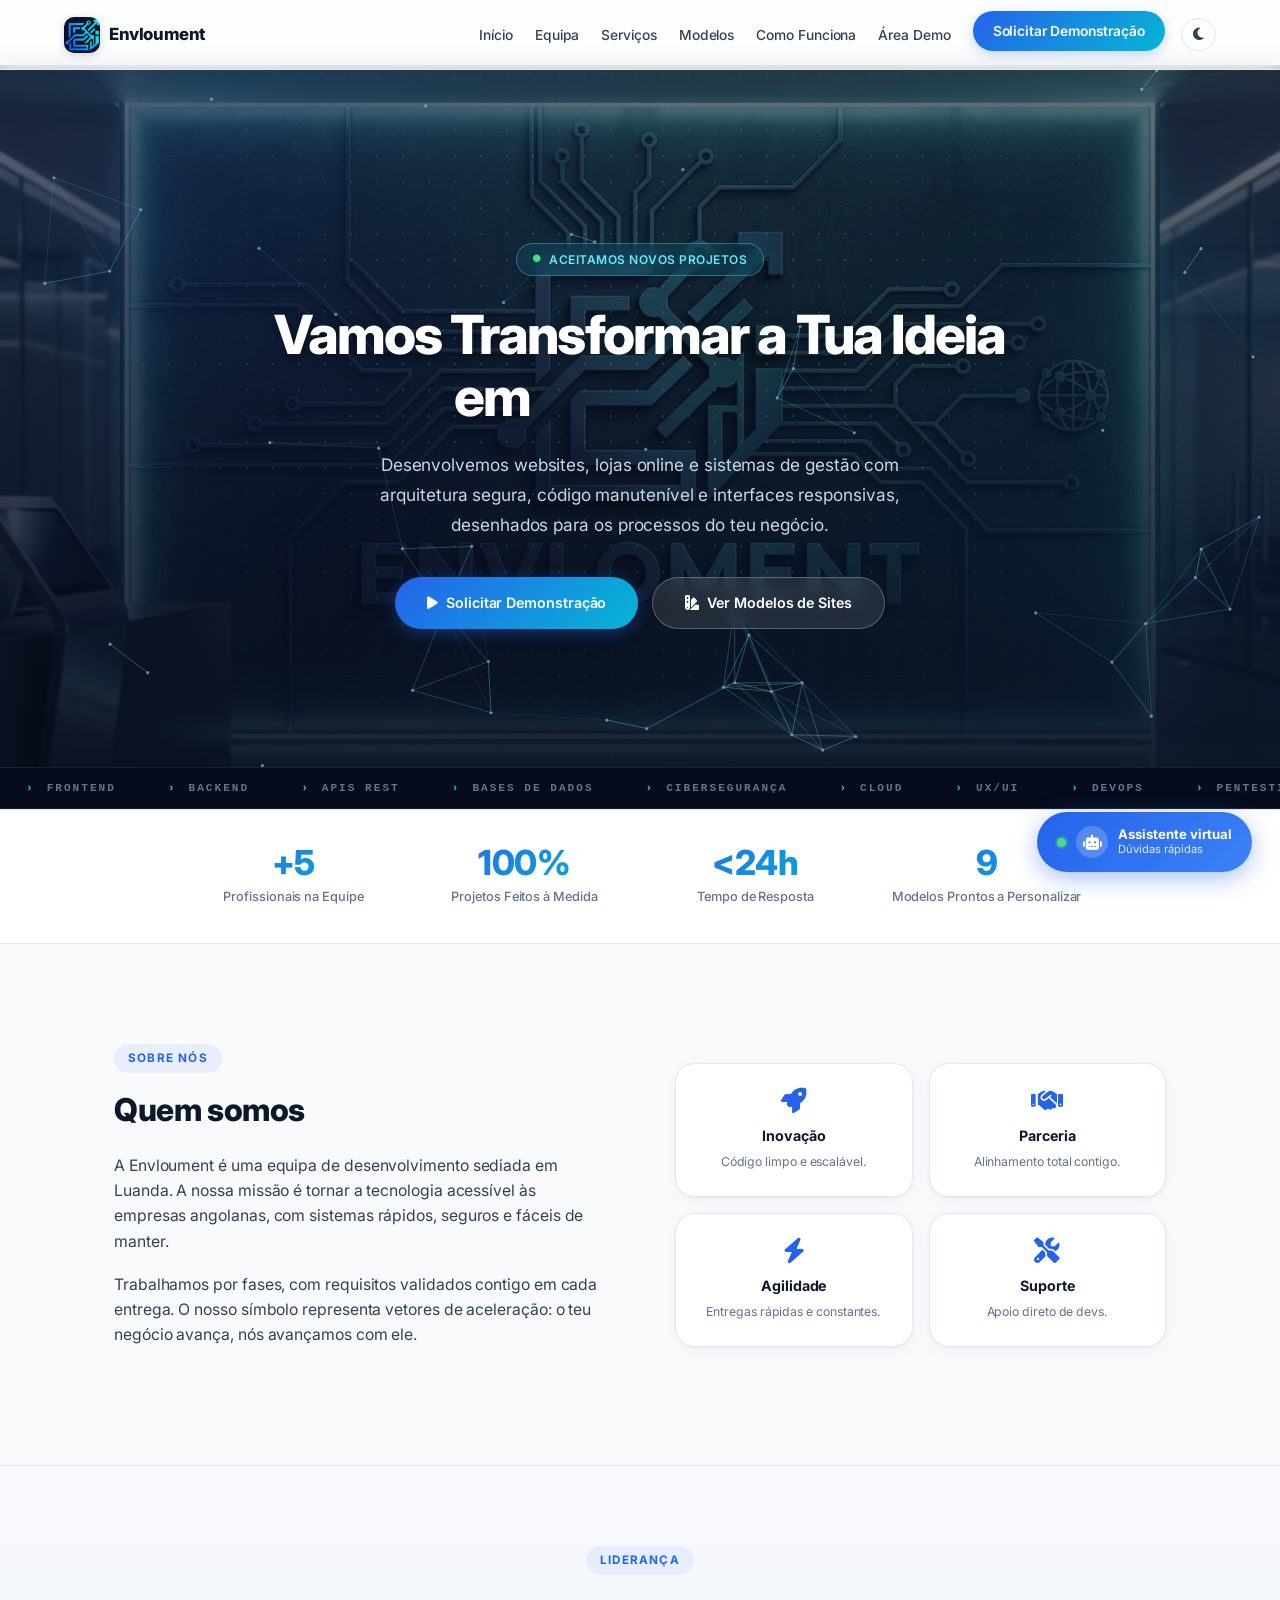
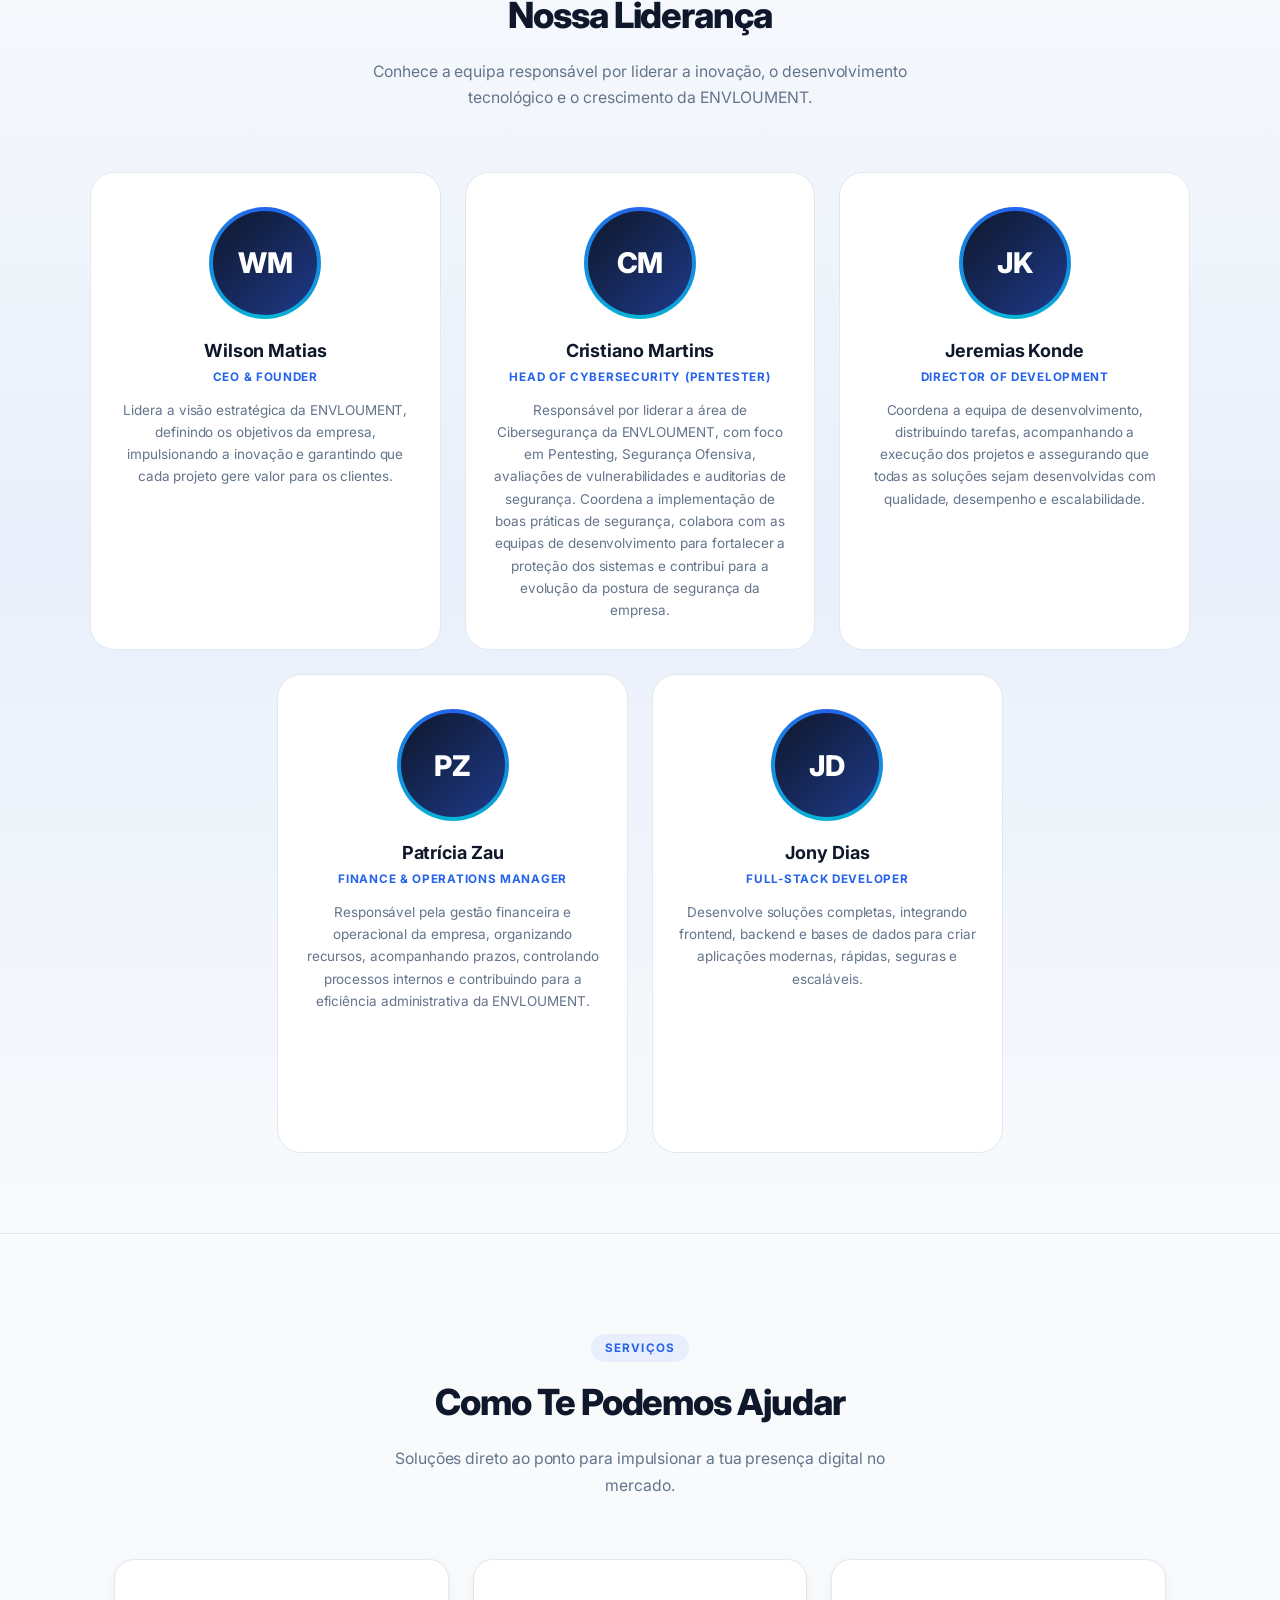
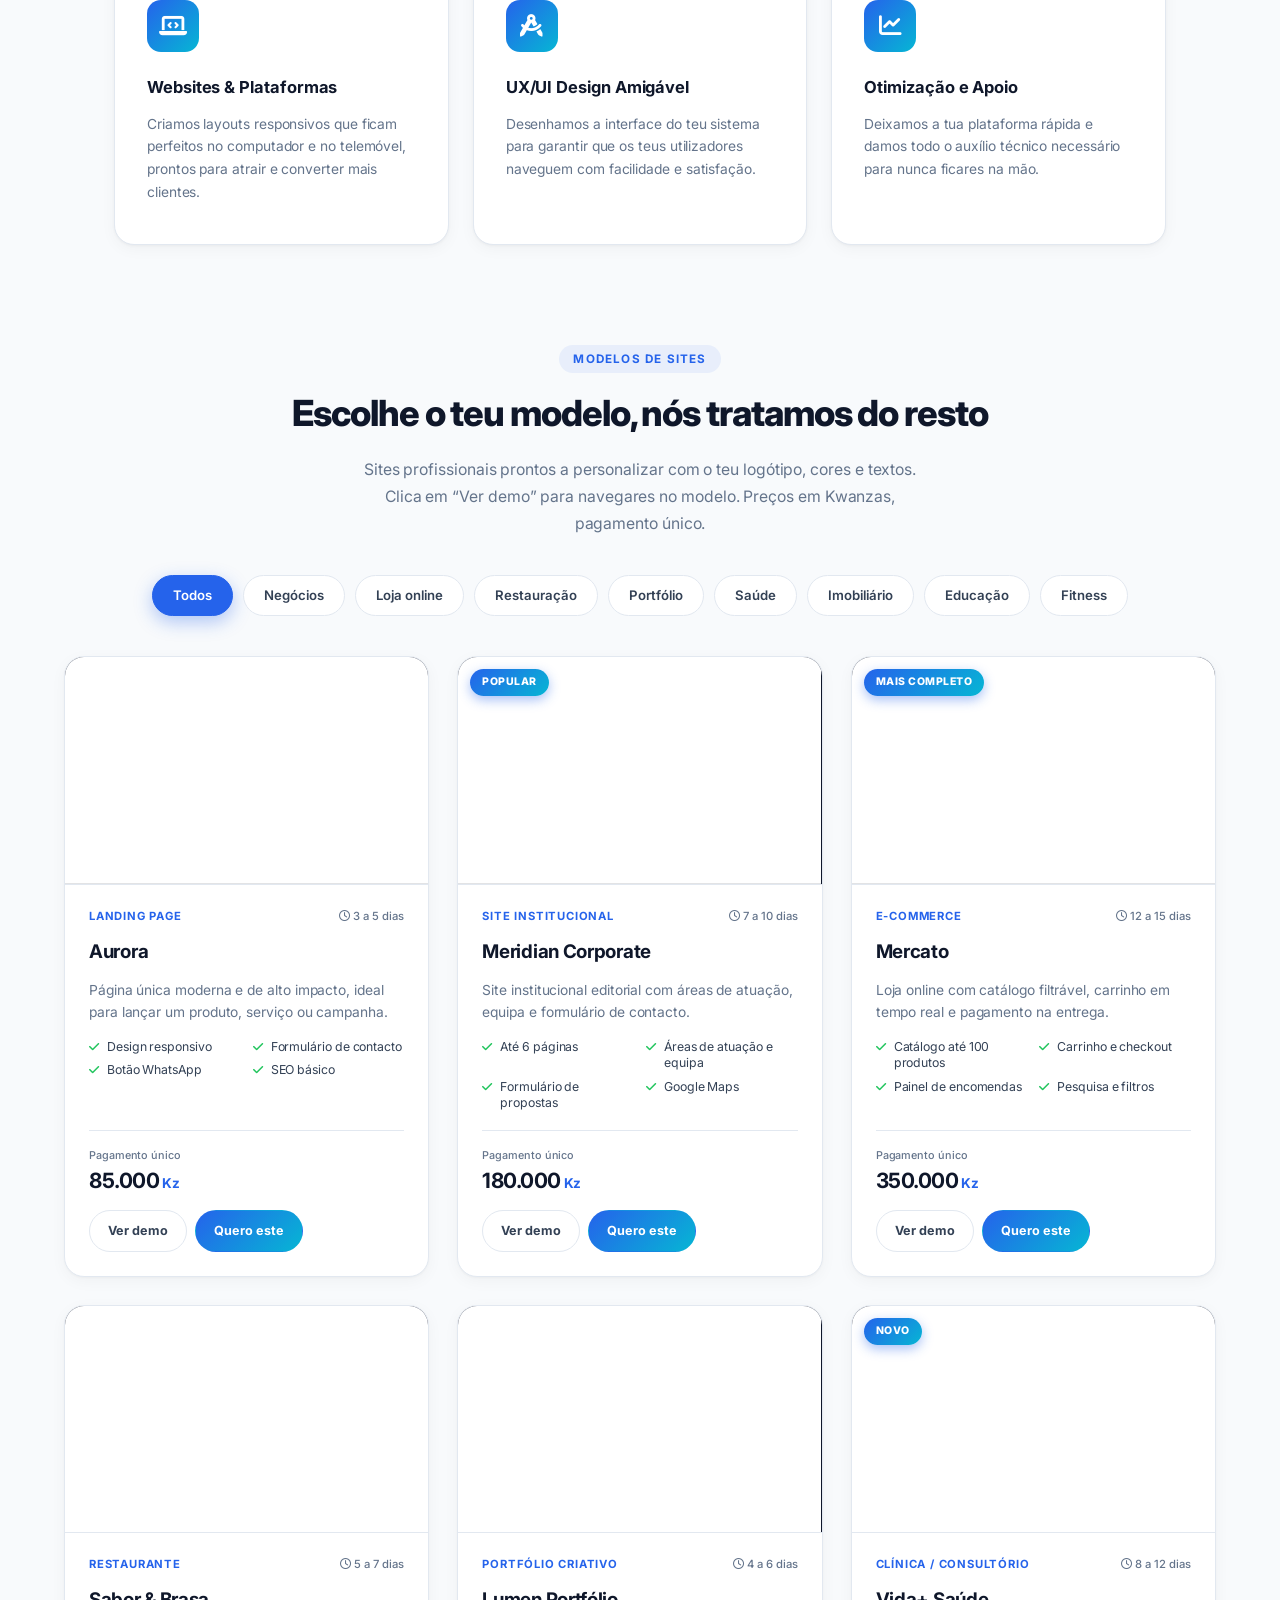
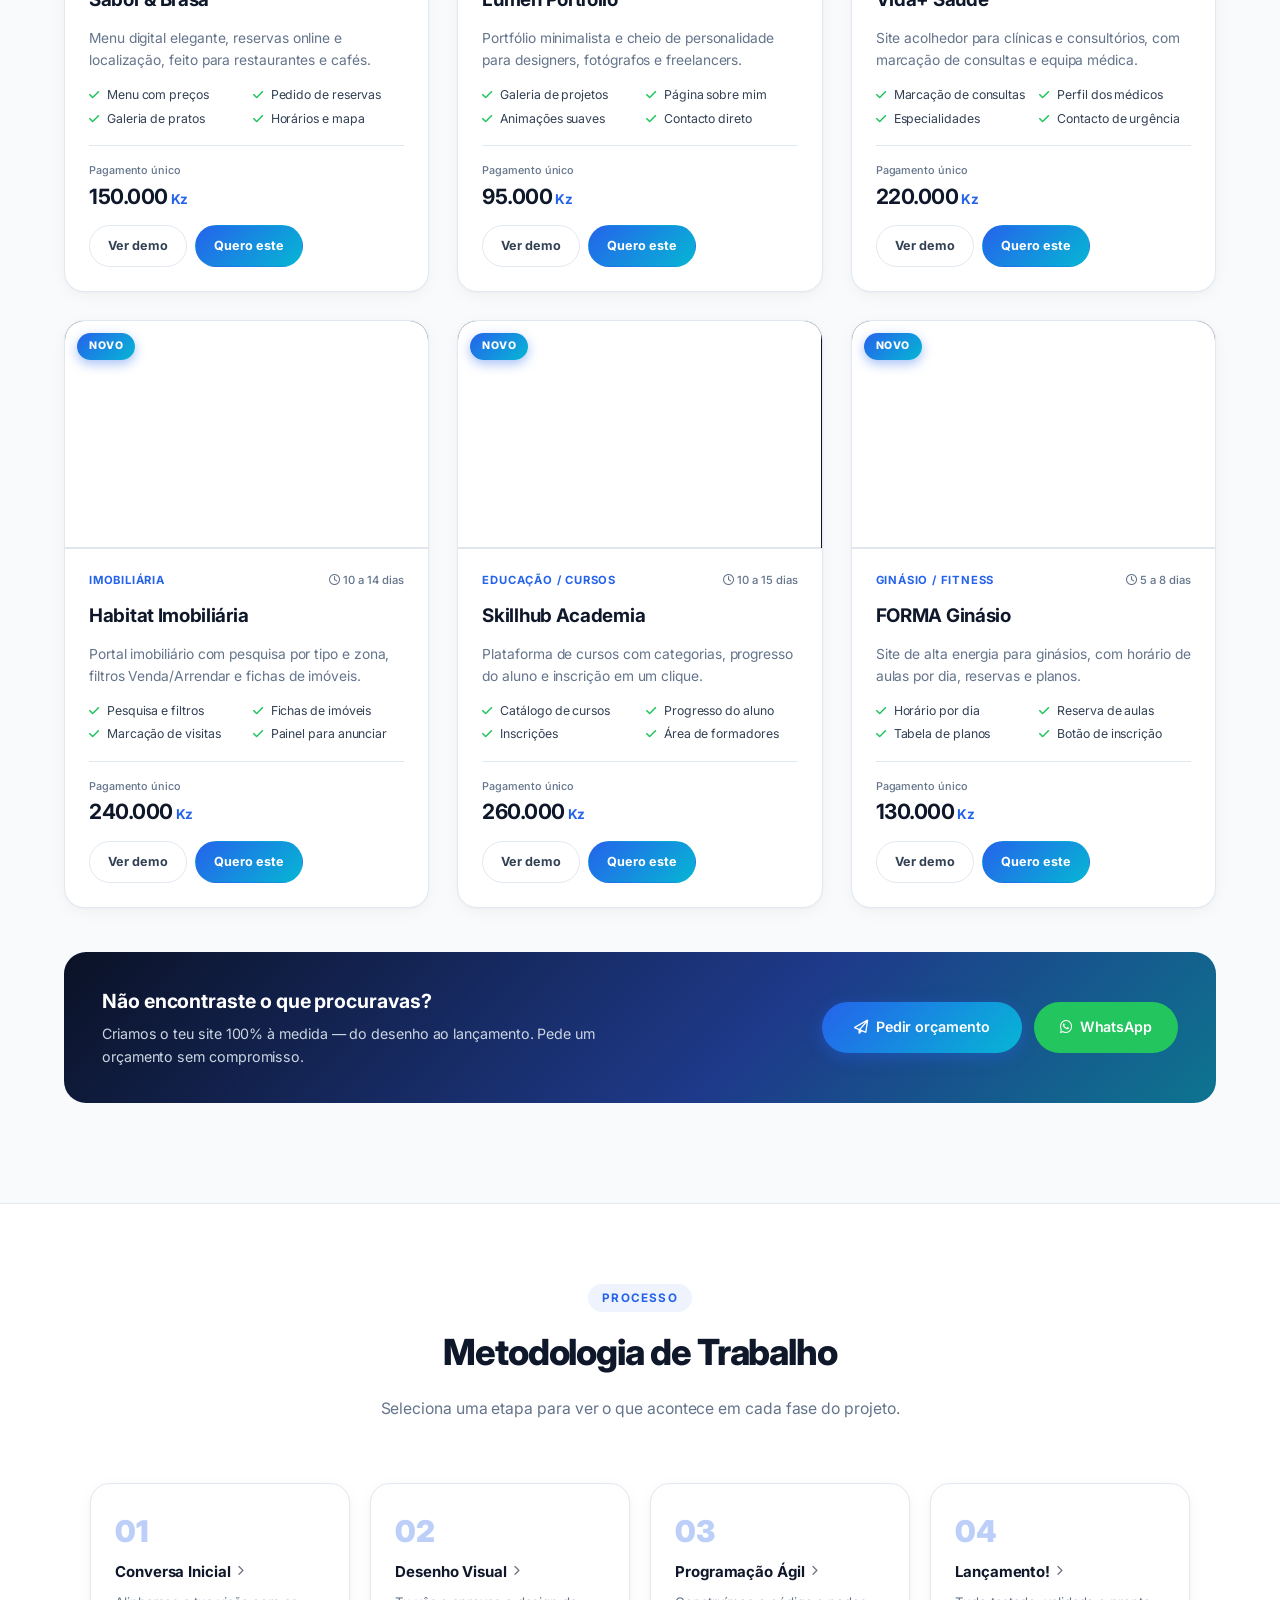
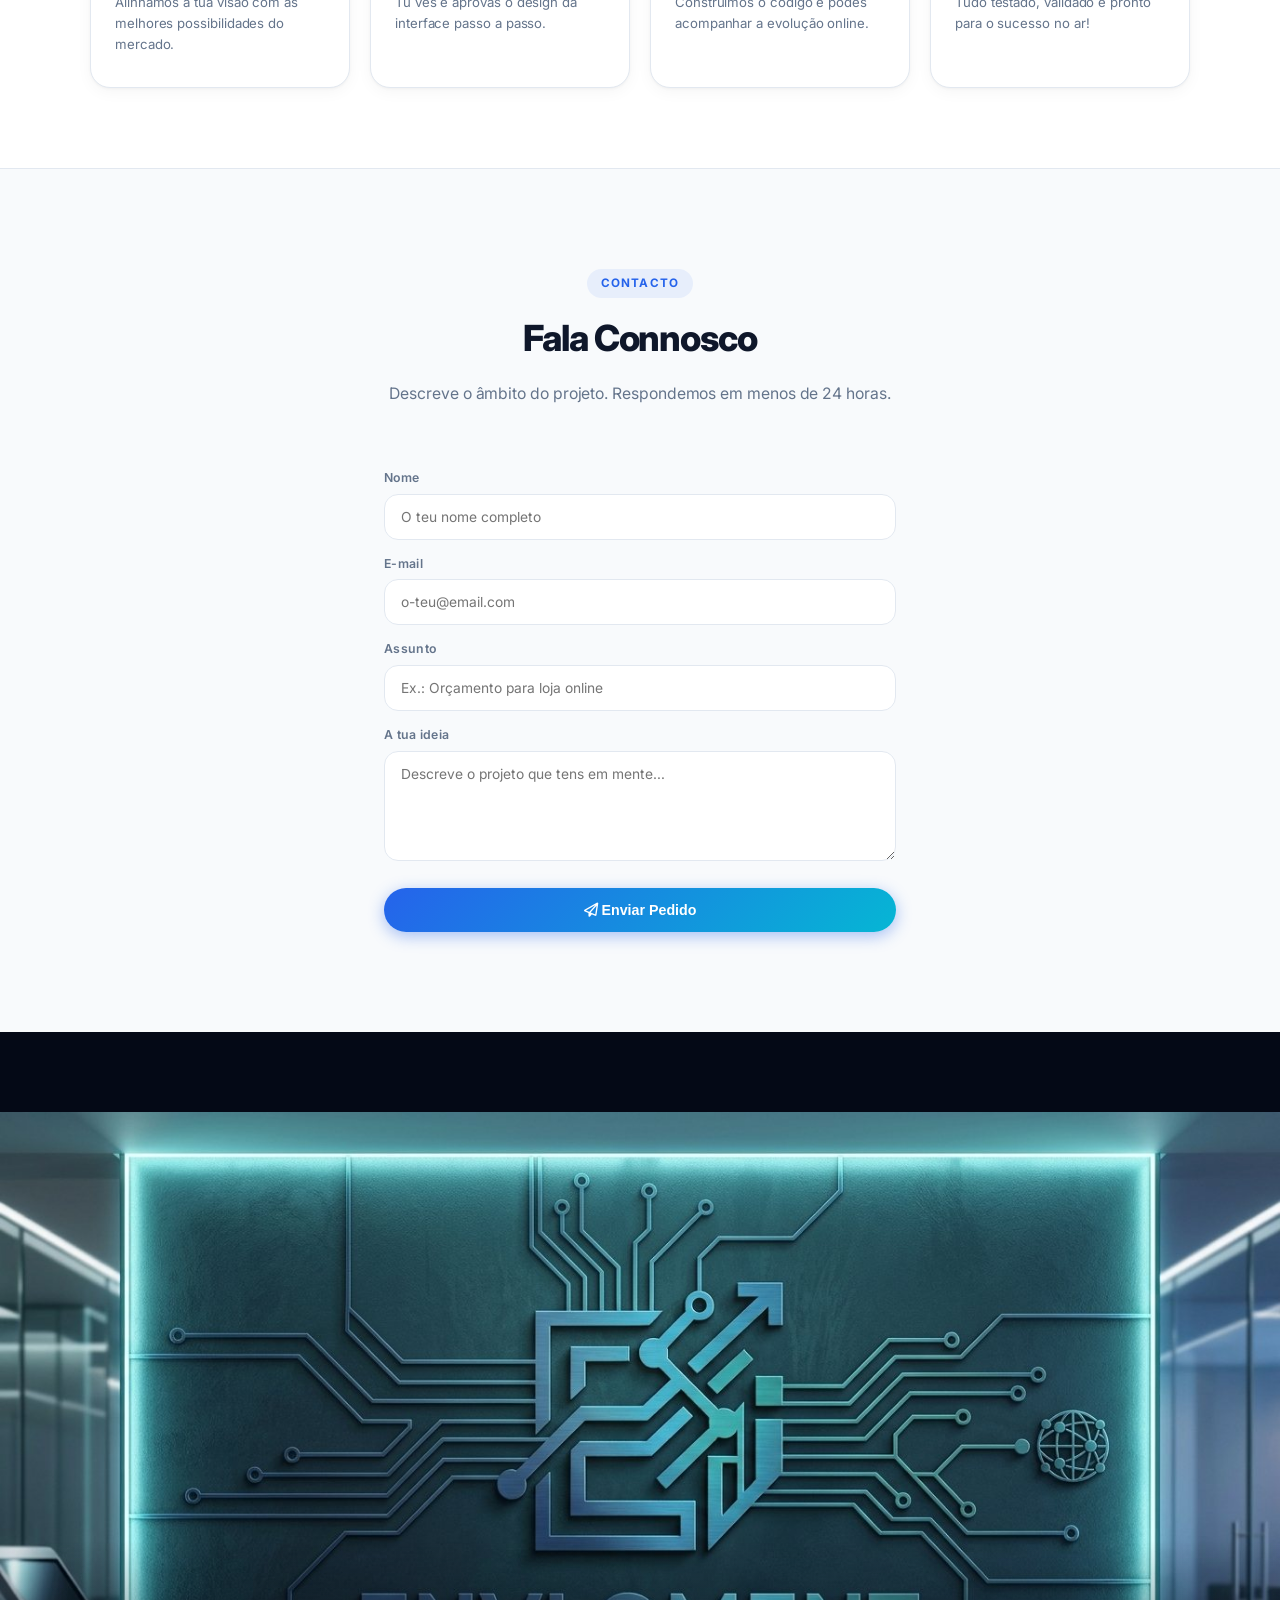
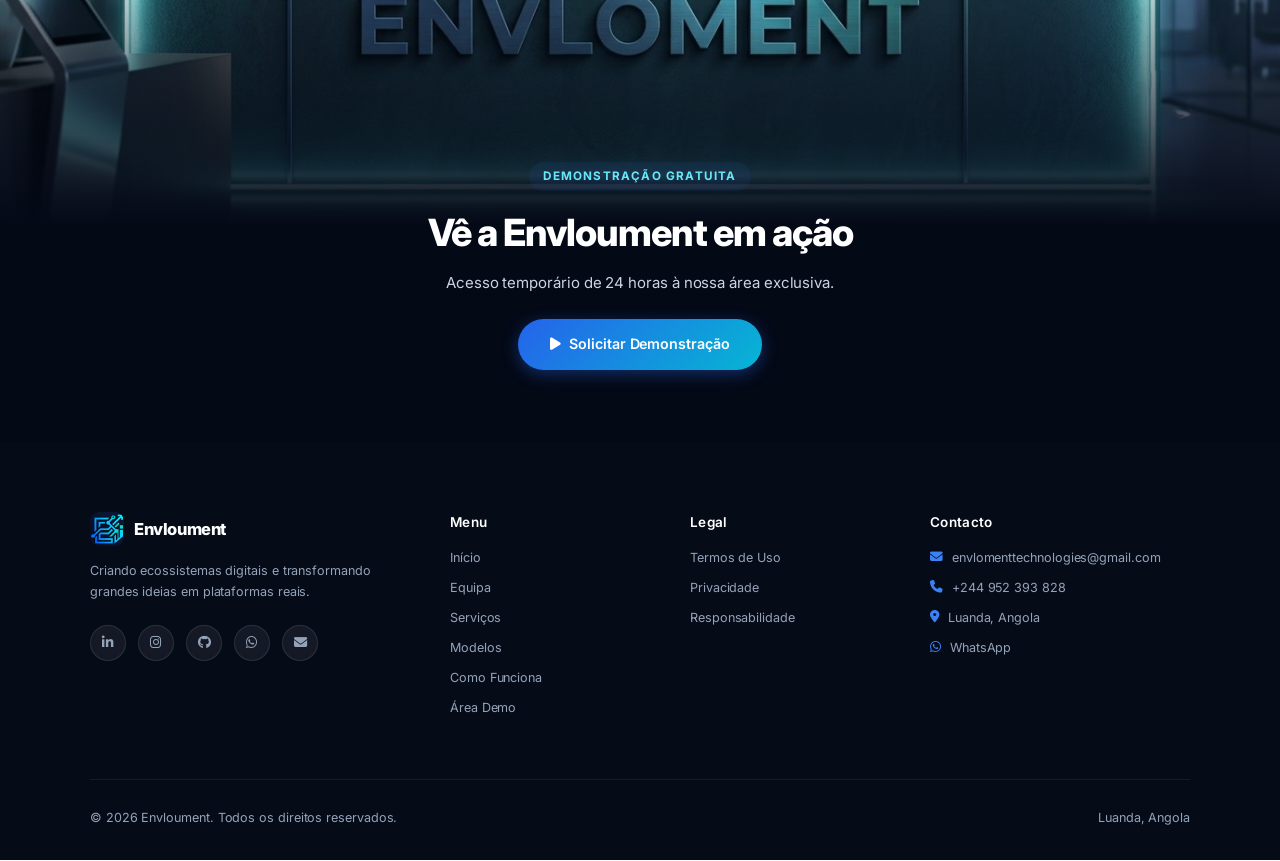
==== commit ca20ffac: "Add files via upload" ====
--- a/index.html
+++ b/index.html
@@ -10,7 +10,7 @@
     <meta property="og:type" content="website">
     <meta property="og:title" content="Envloument | Websites, Lojas Online e Sistemas de Gestão">
     <meta property="og:description" content="Desenvolvimento web sob medida em Luanda: sites, e-commerce e gestão de stock.">
-    <meta property="og:image" content="/static/img/modelo-landing.jpg">
+    <meta property="og:image" content="/static/img/modelo-aurora.jpg">
 
     <link rel="icon" type="image/jpeg" href="/static/img/logo.jpg">
     <link rel="preconnect" href="https://fonts.googleapis.com">
